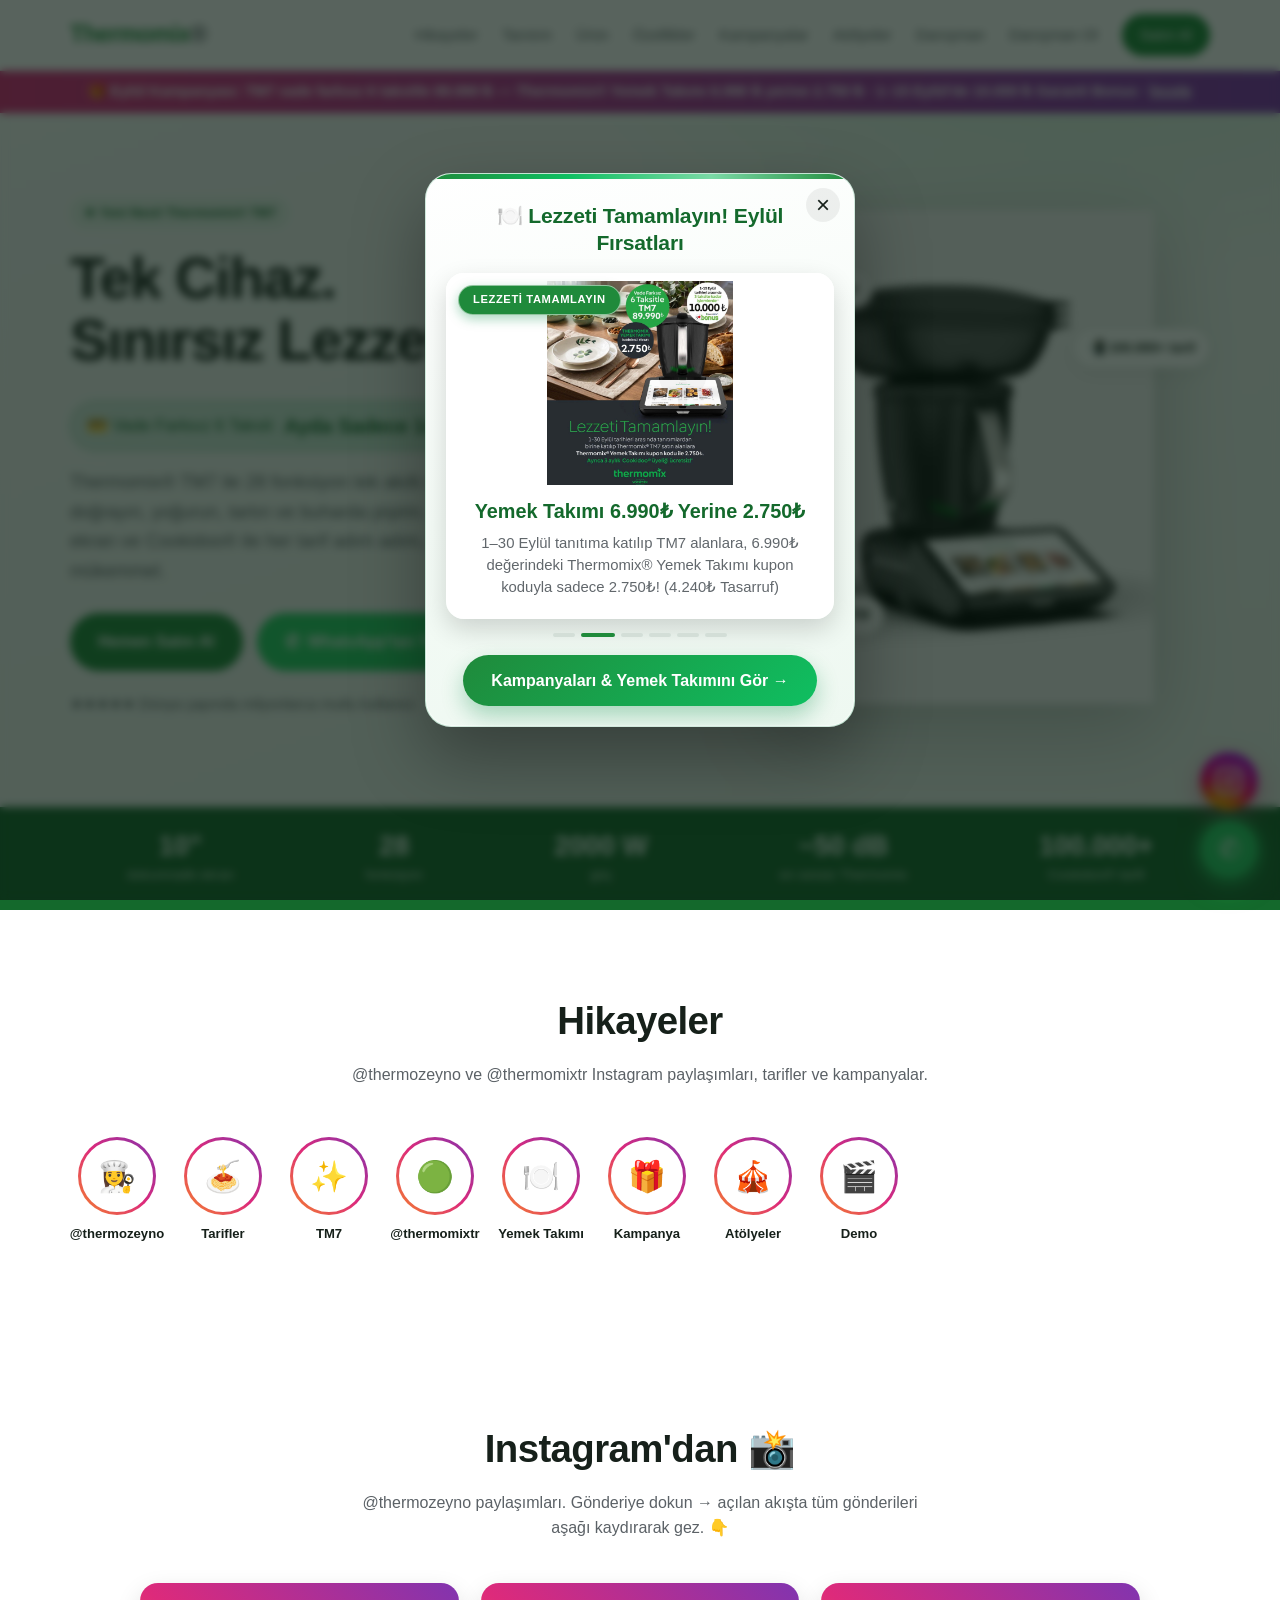
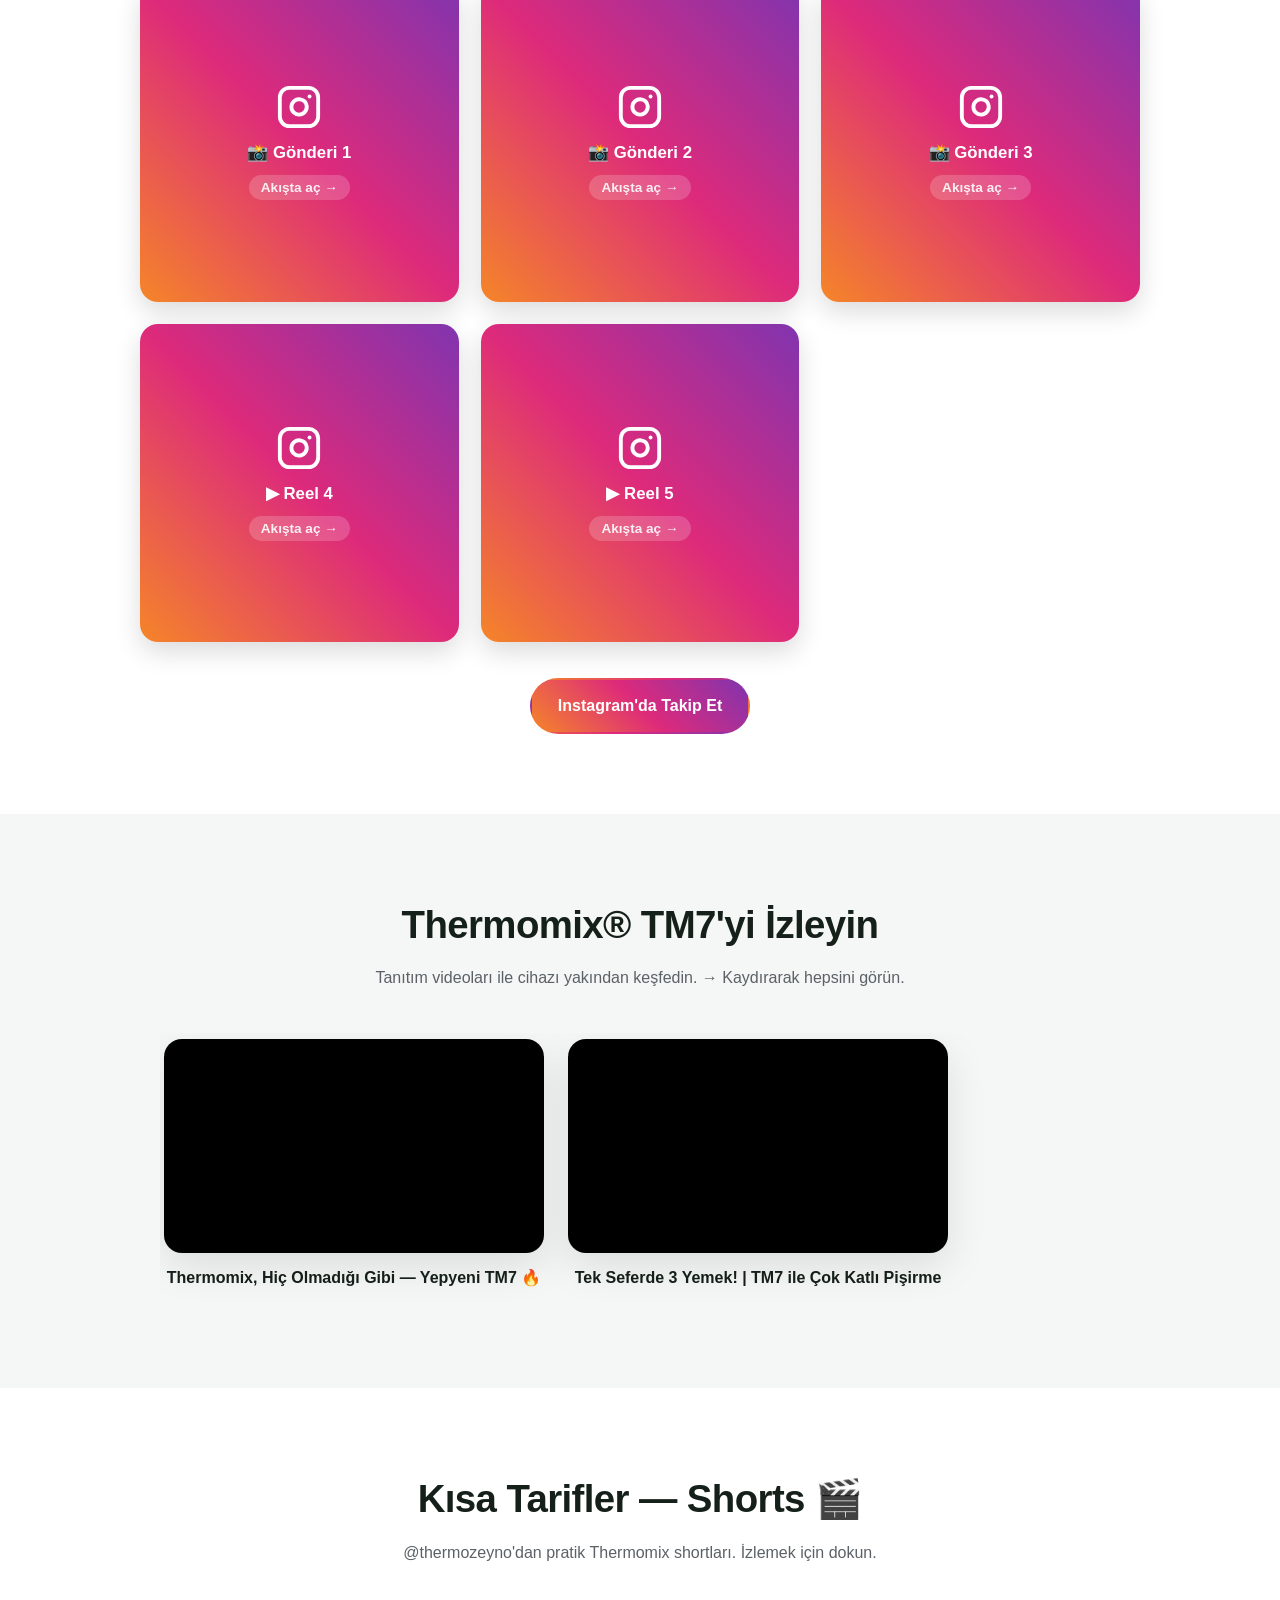
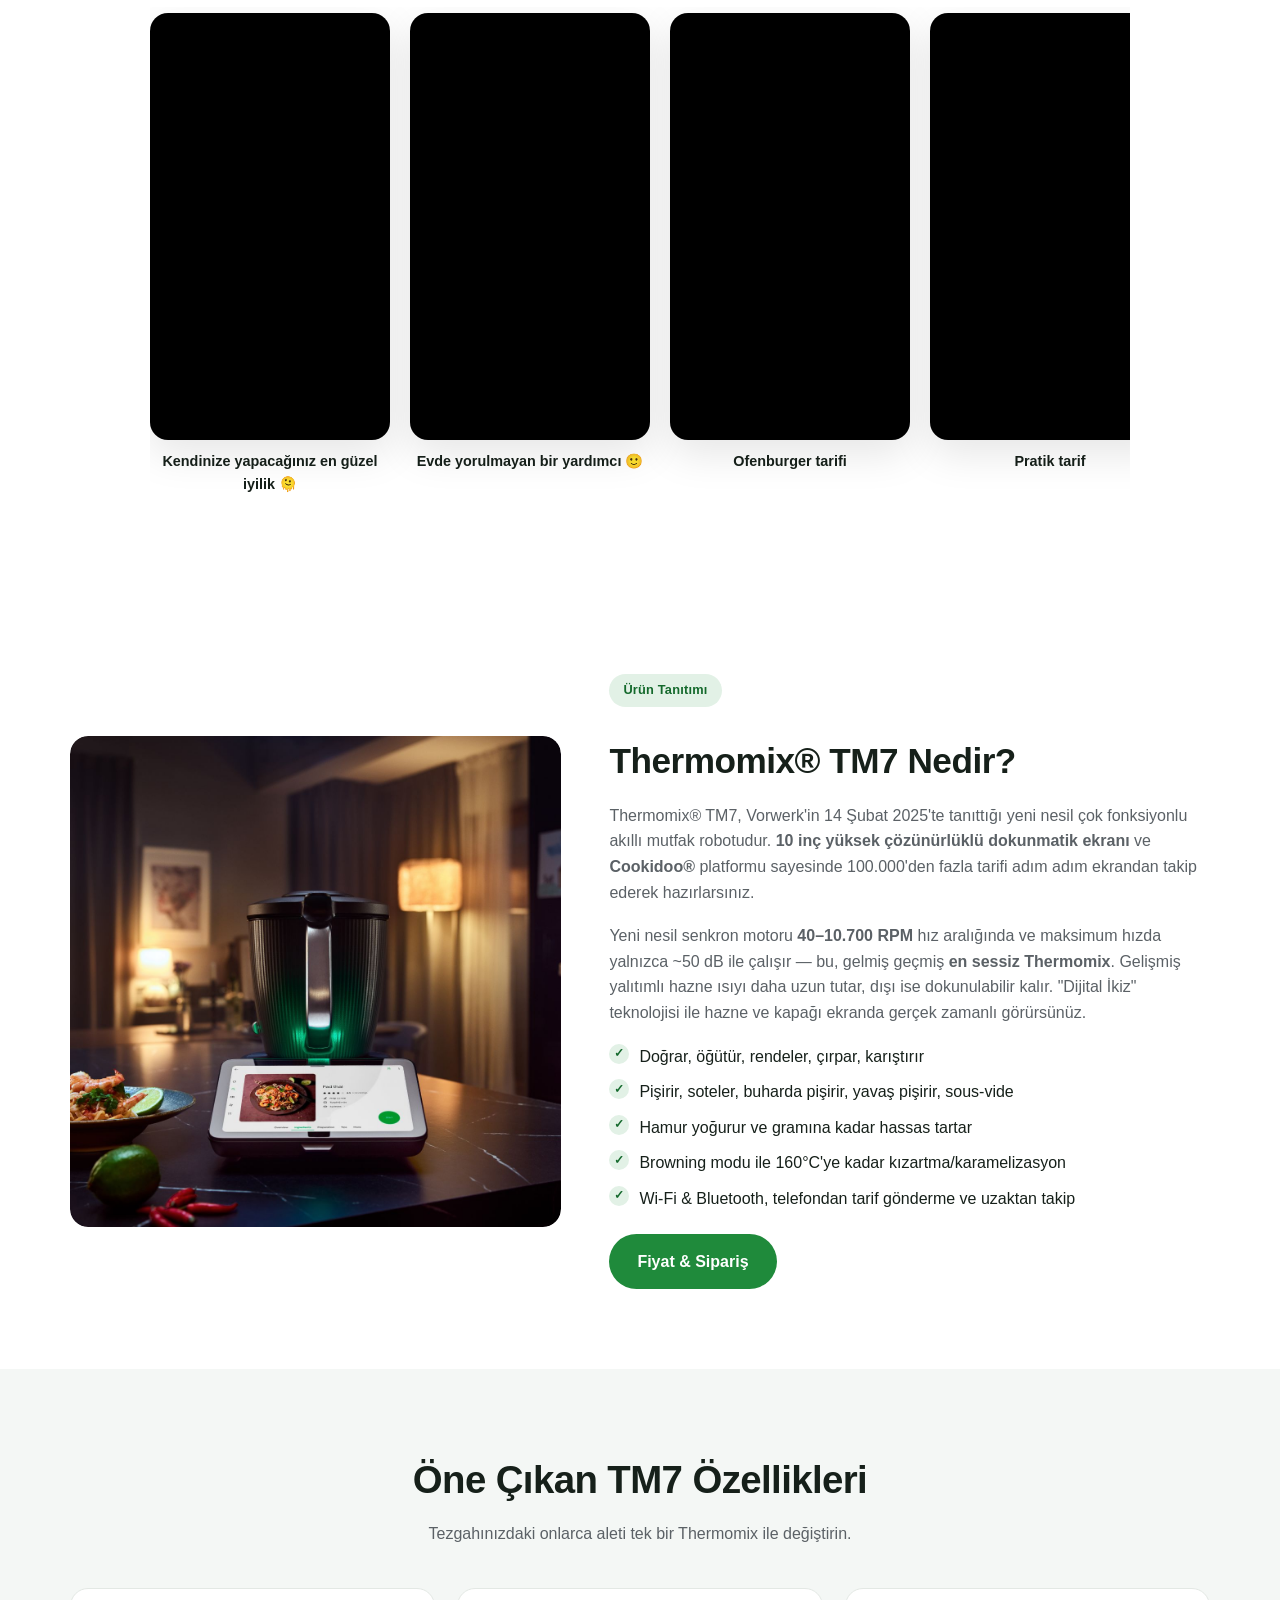
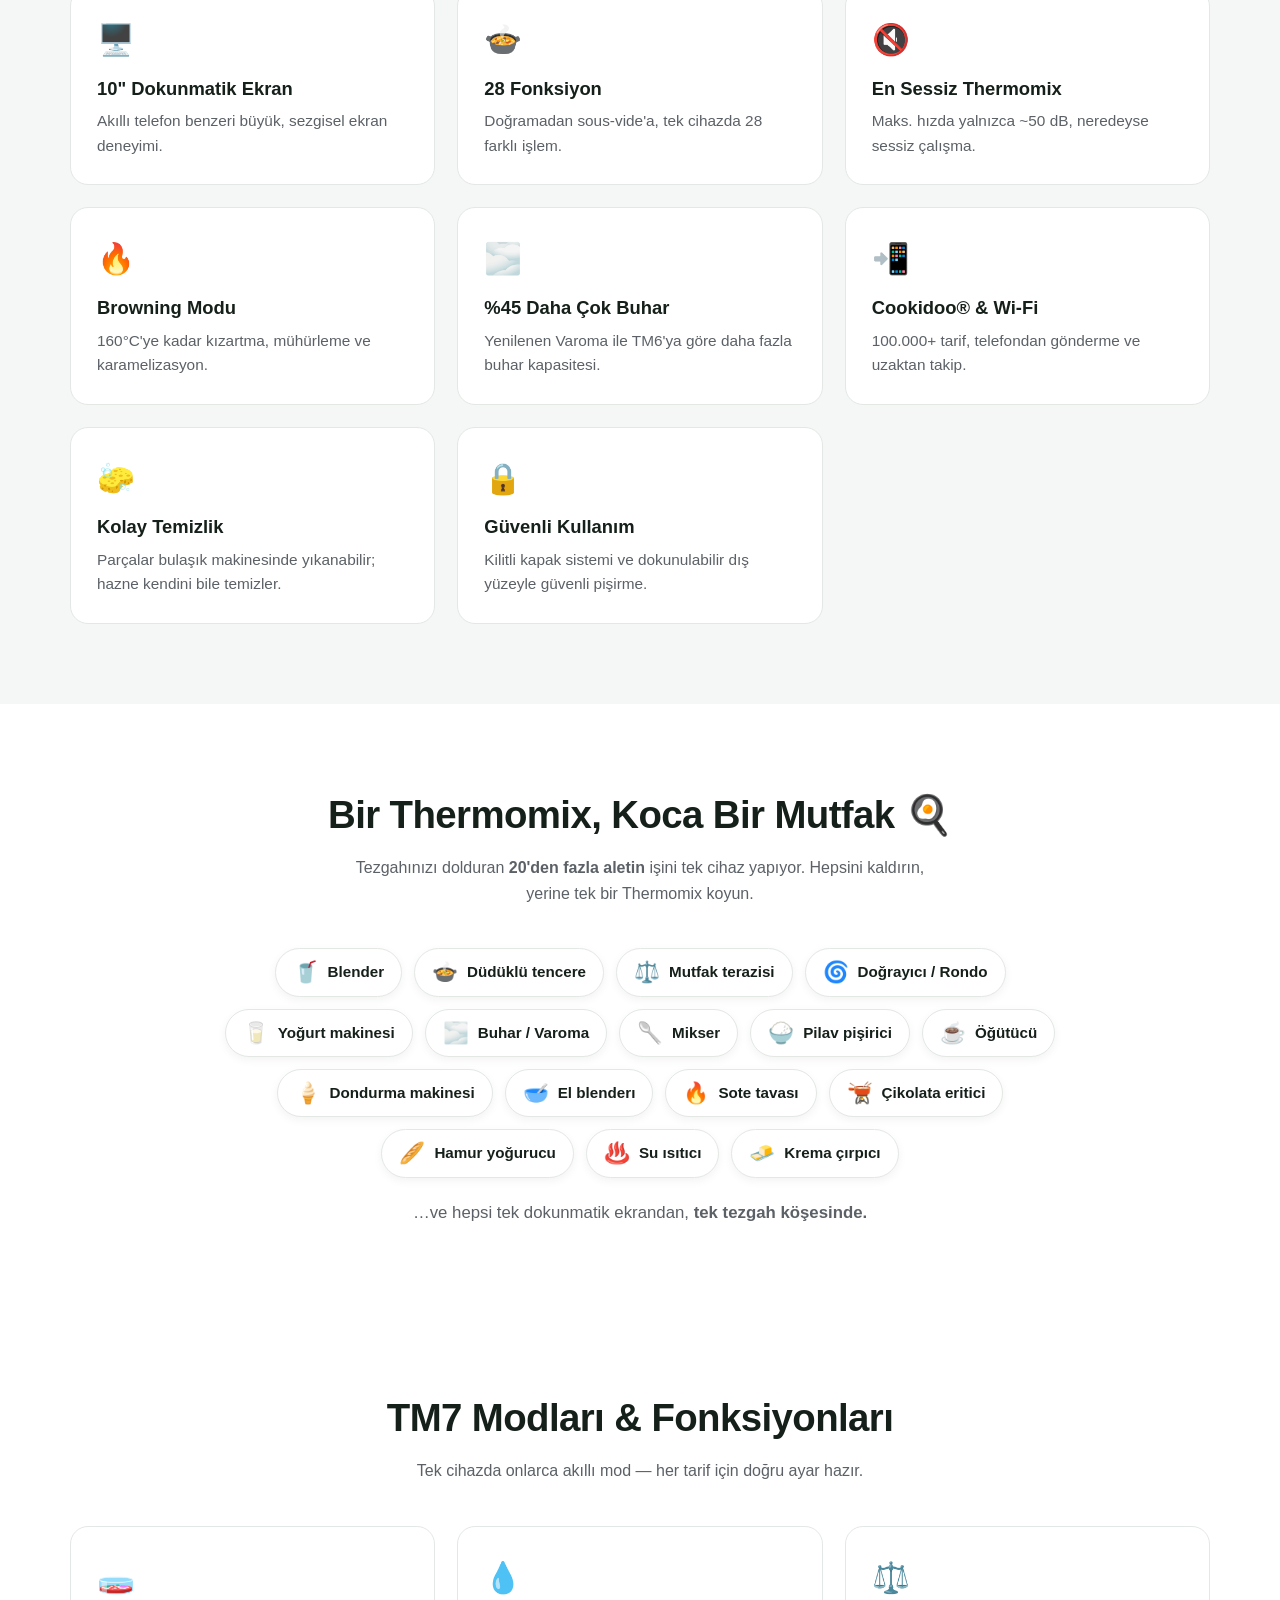
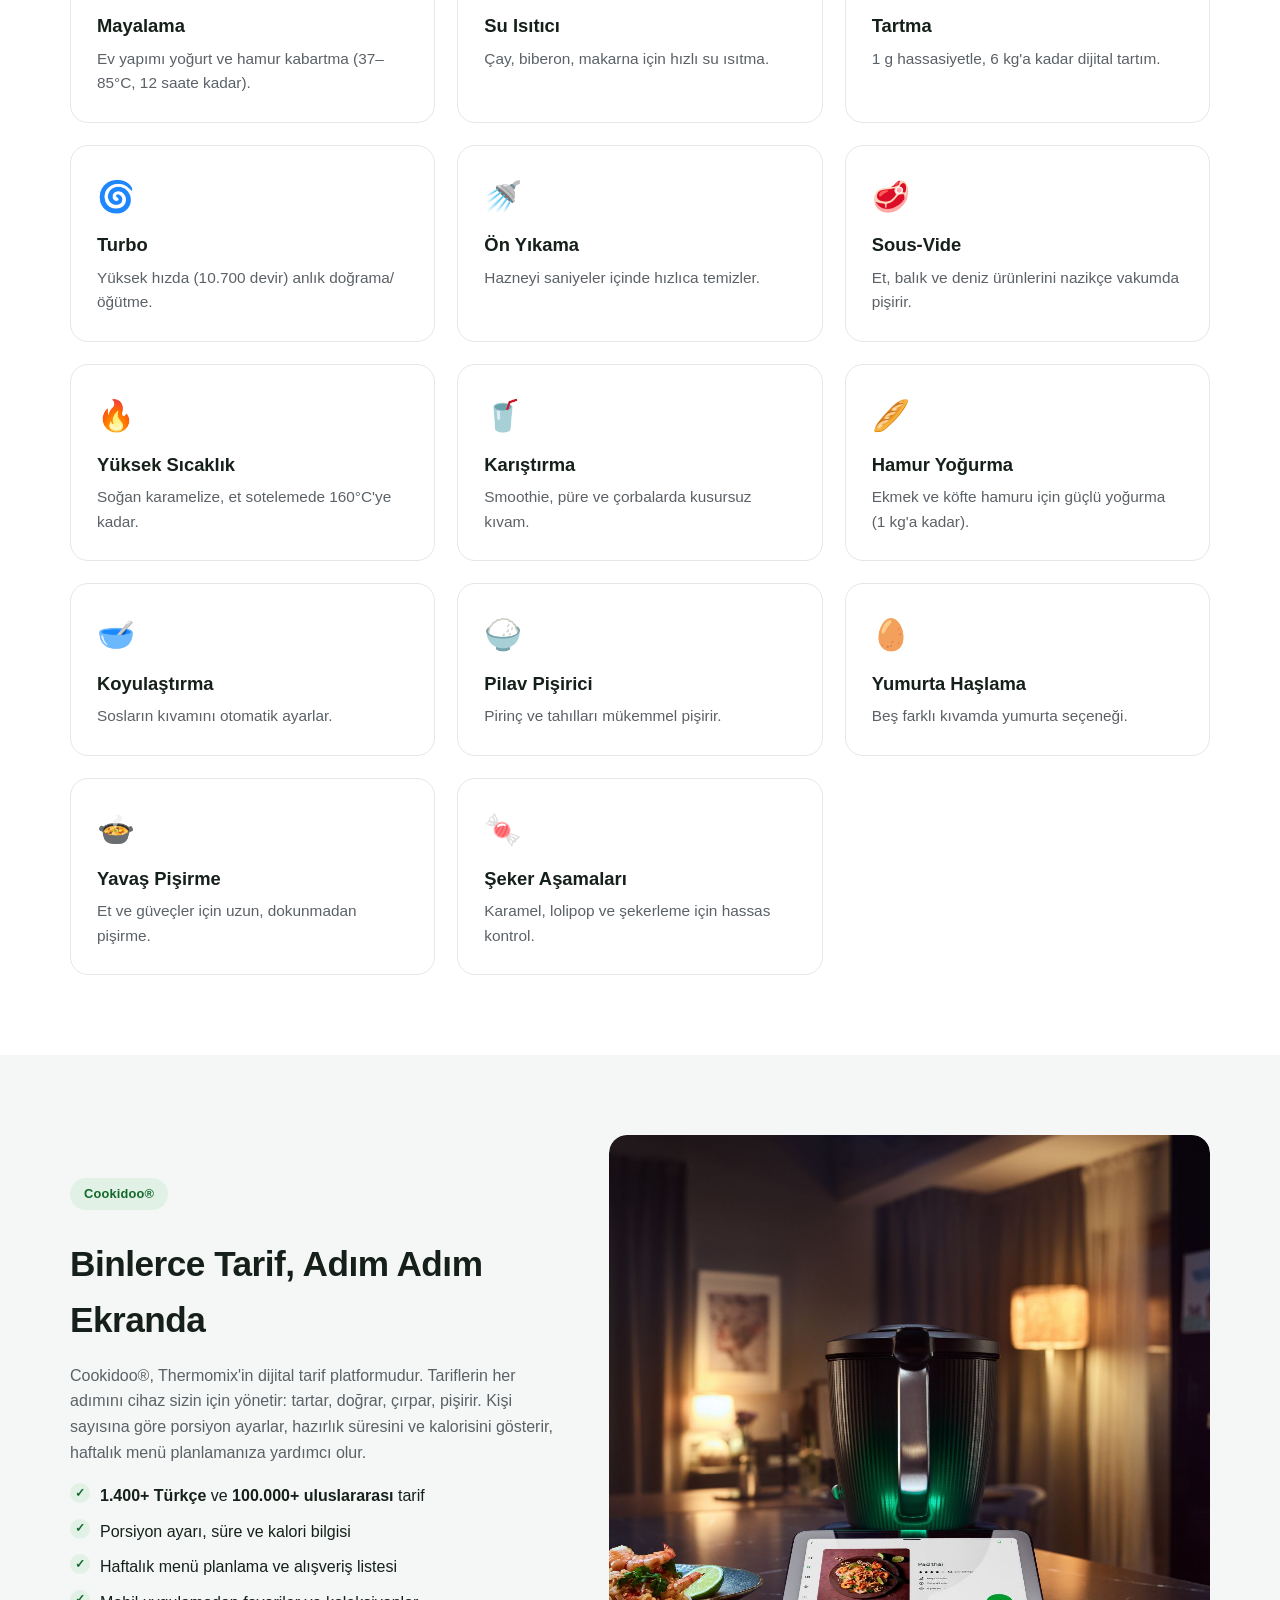
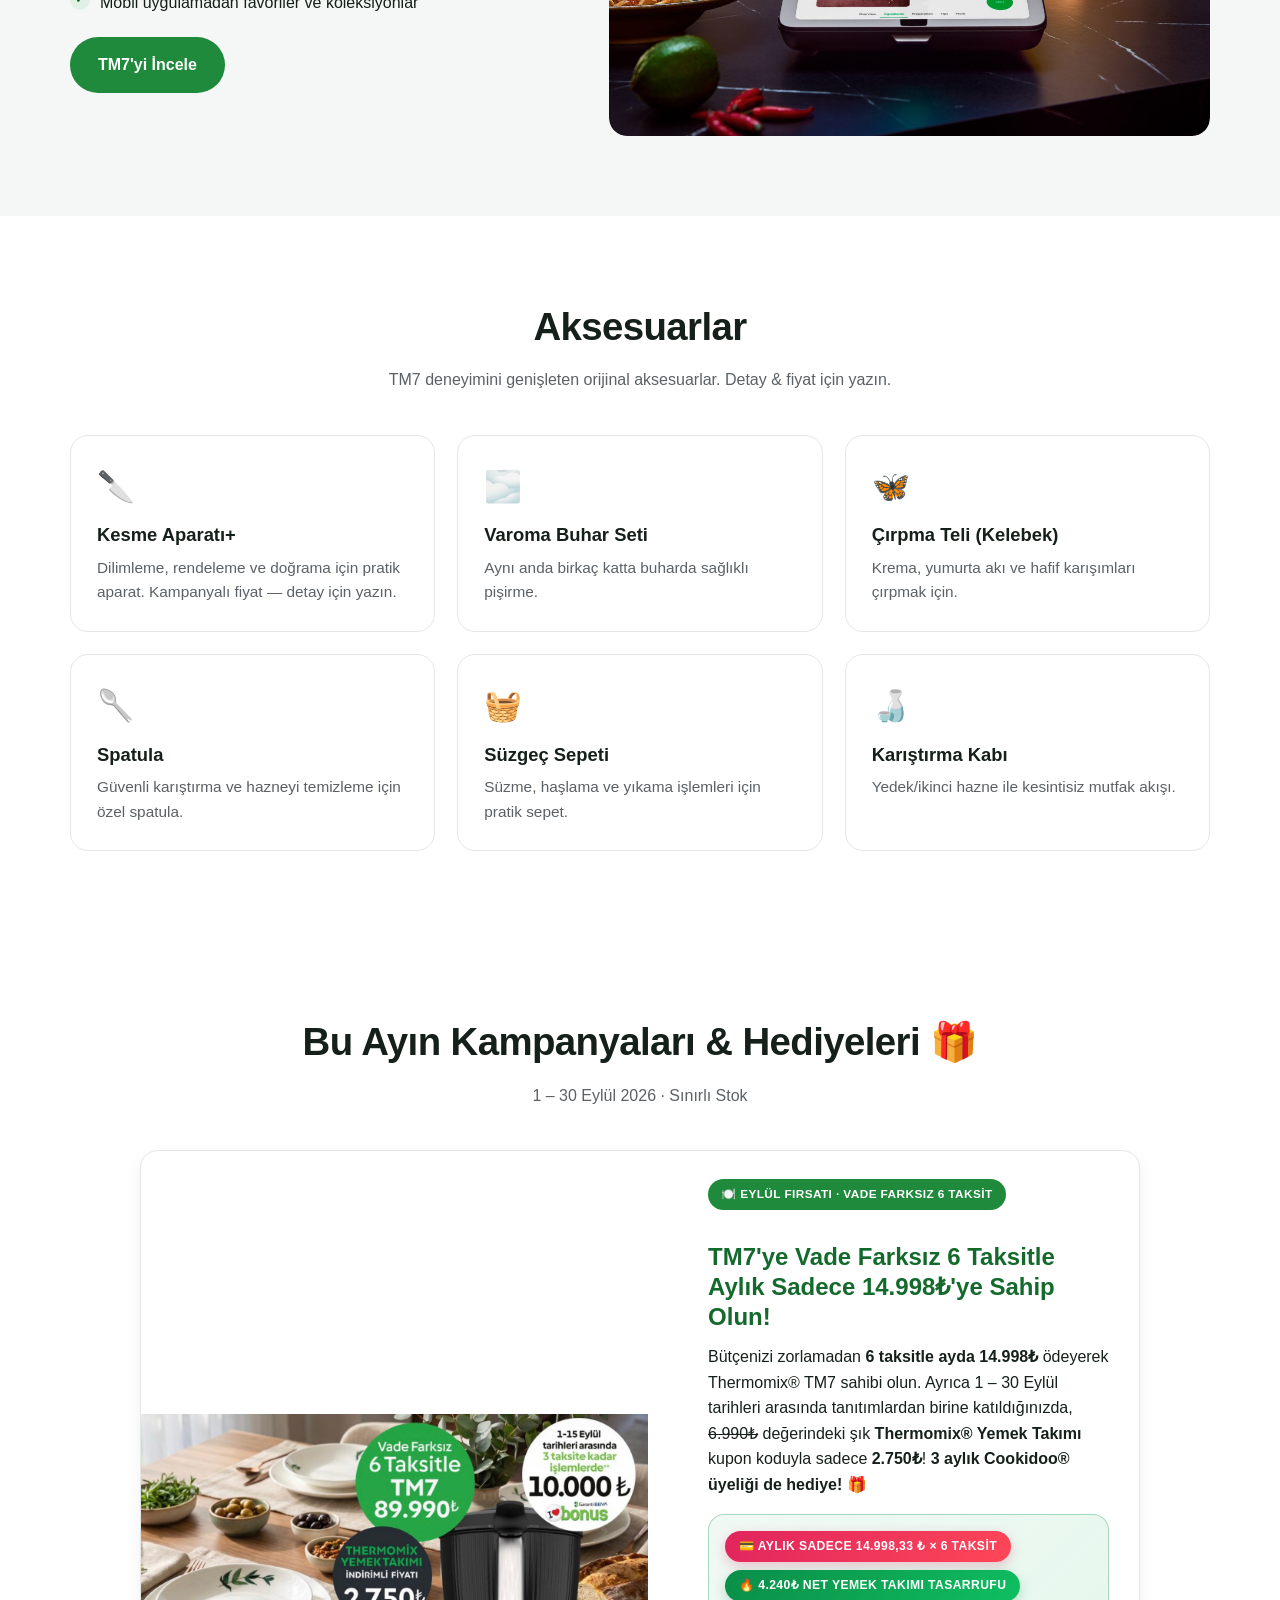
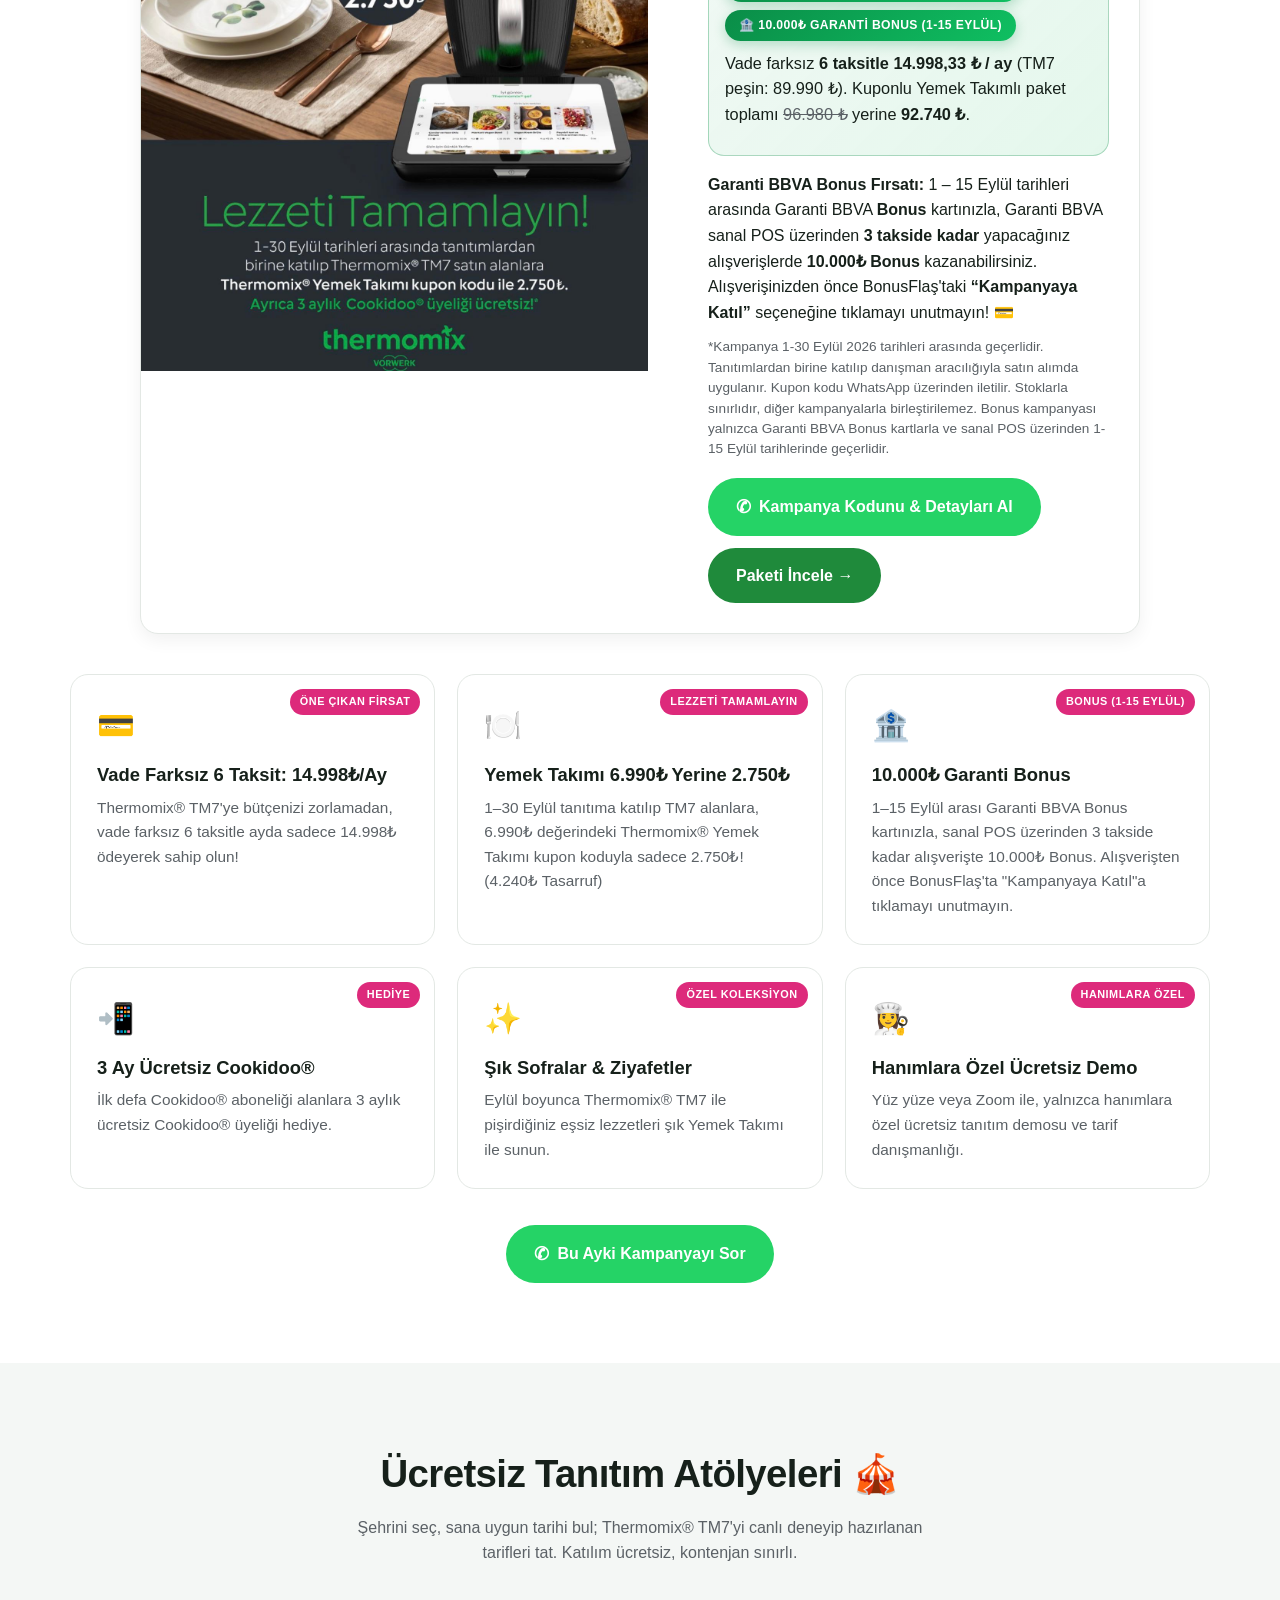
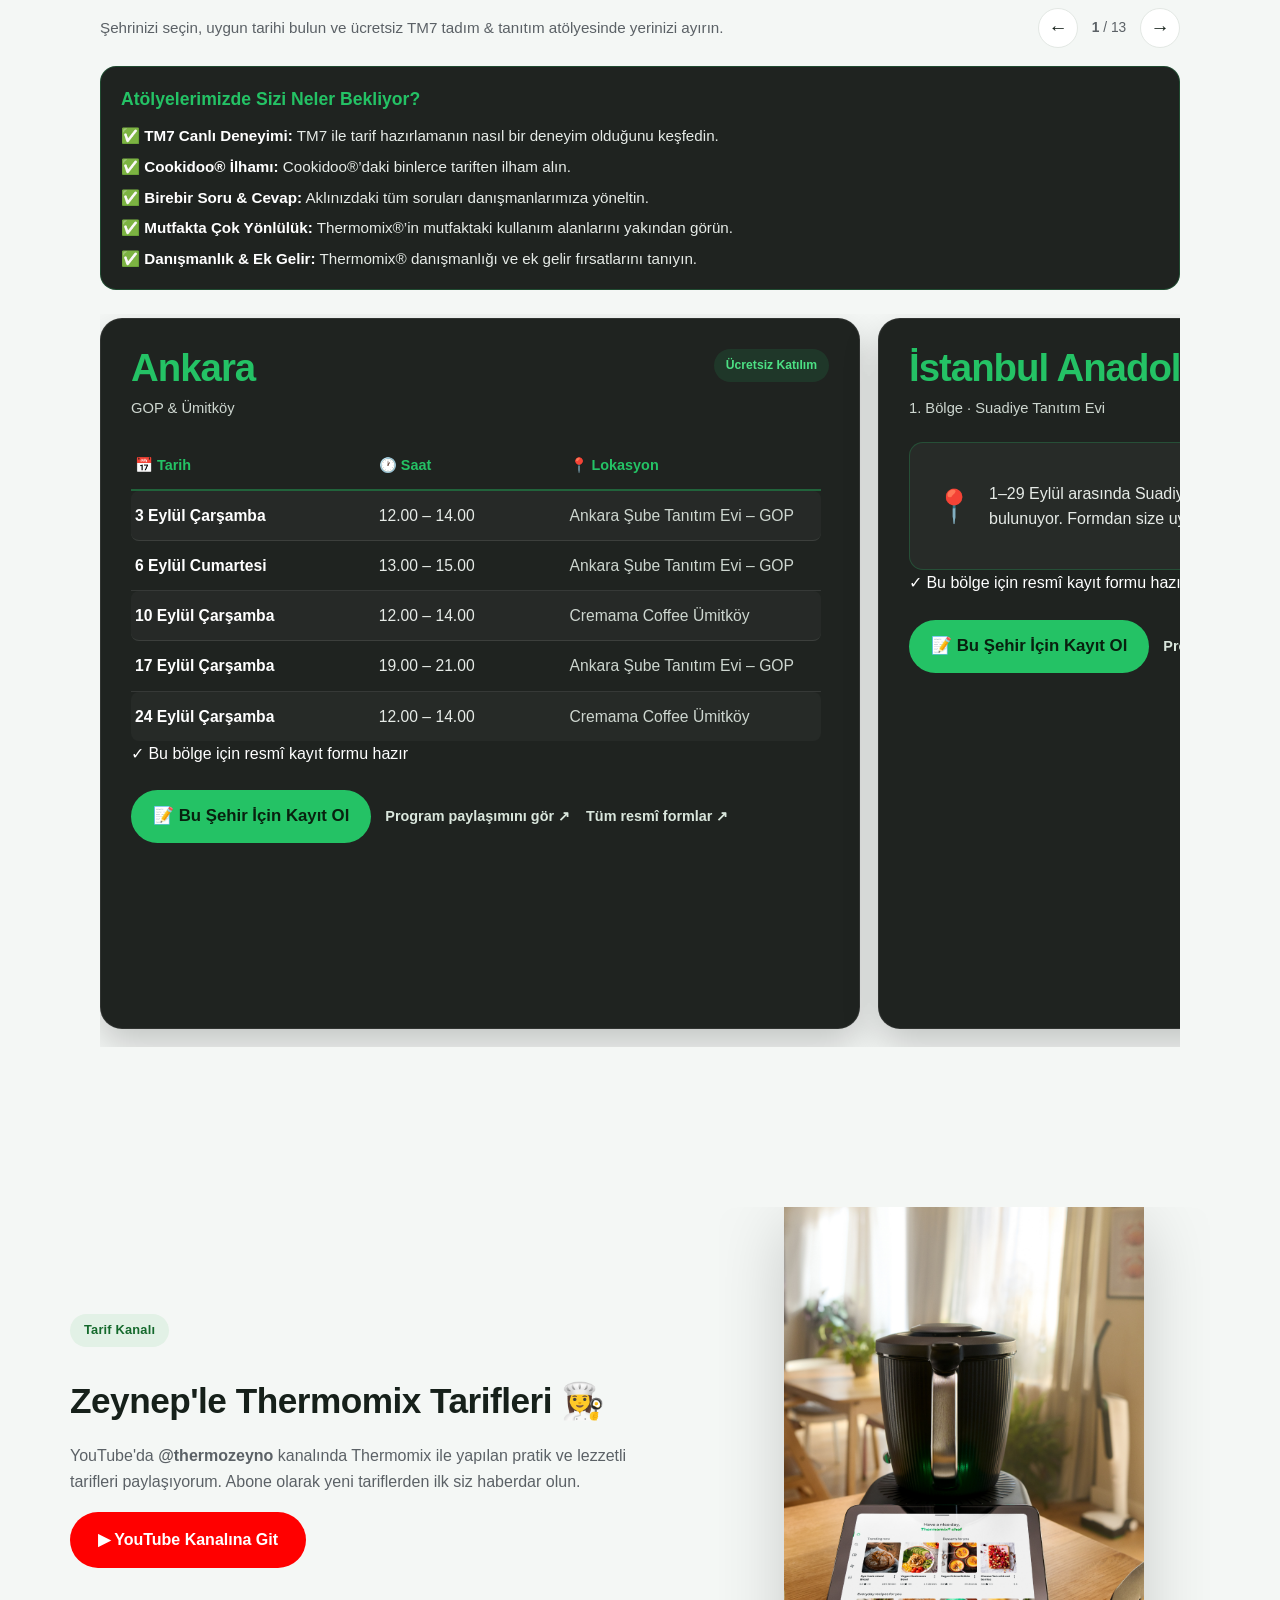
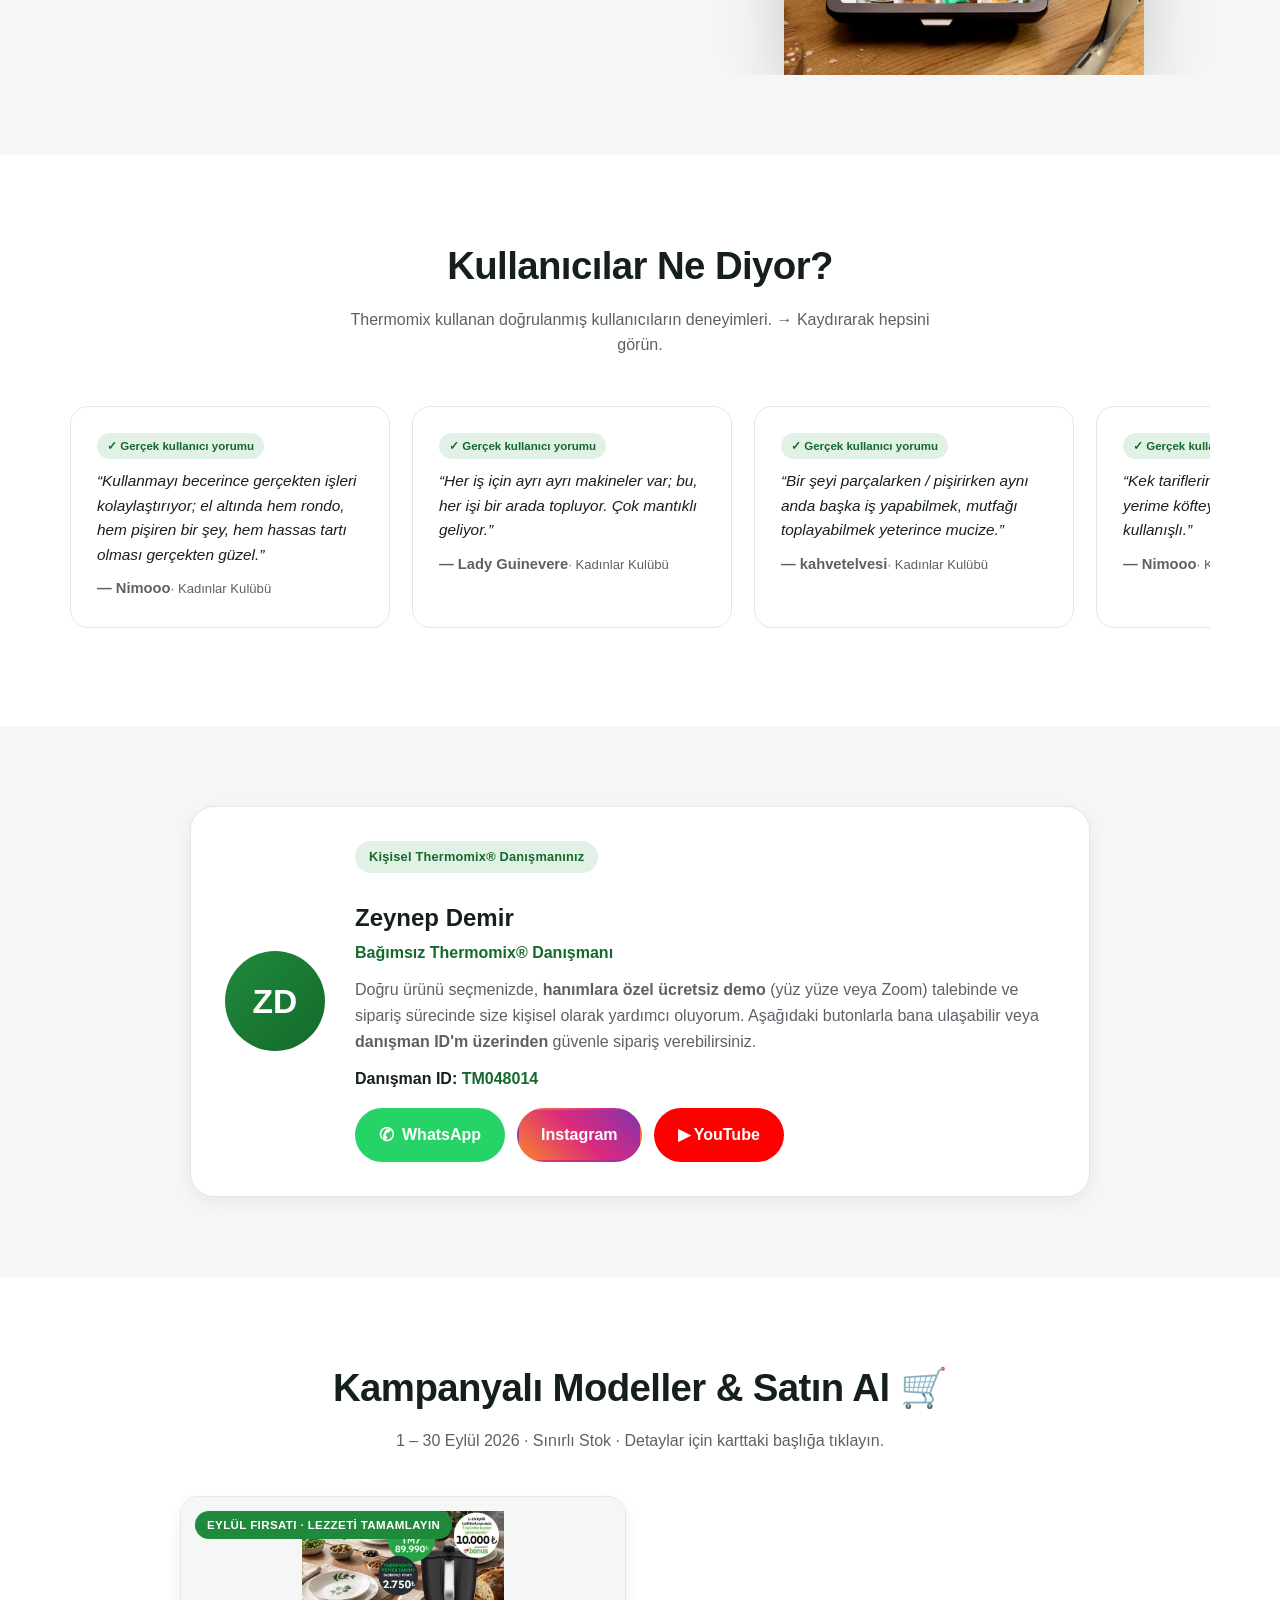
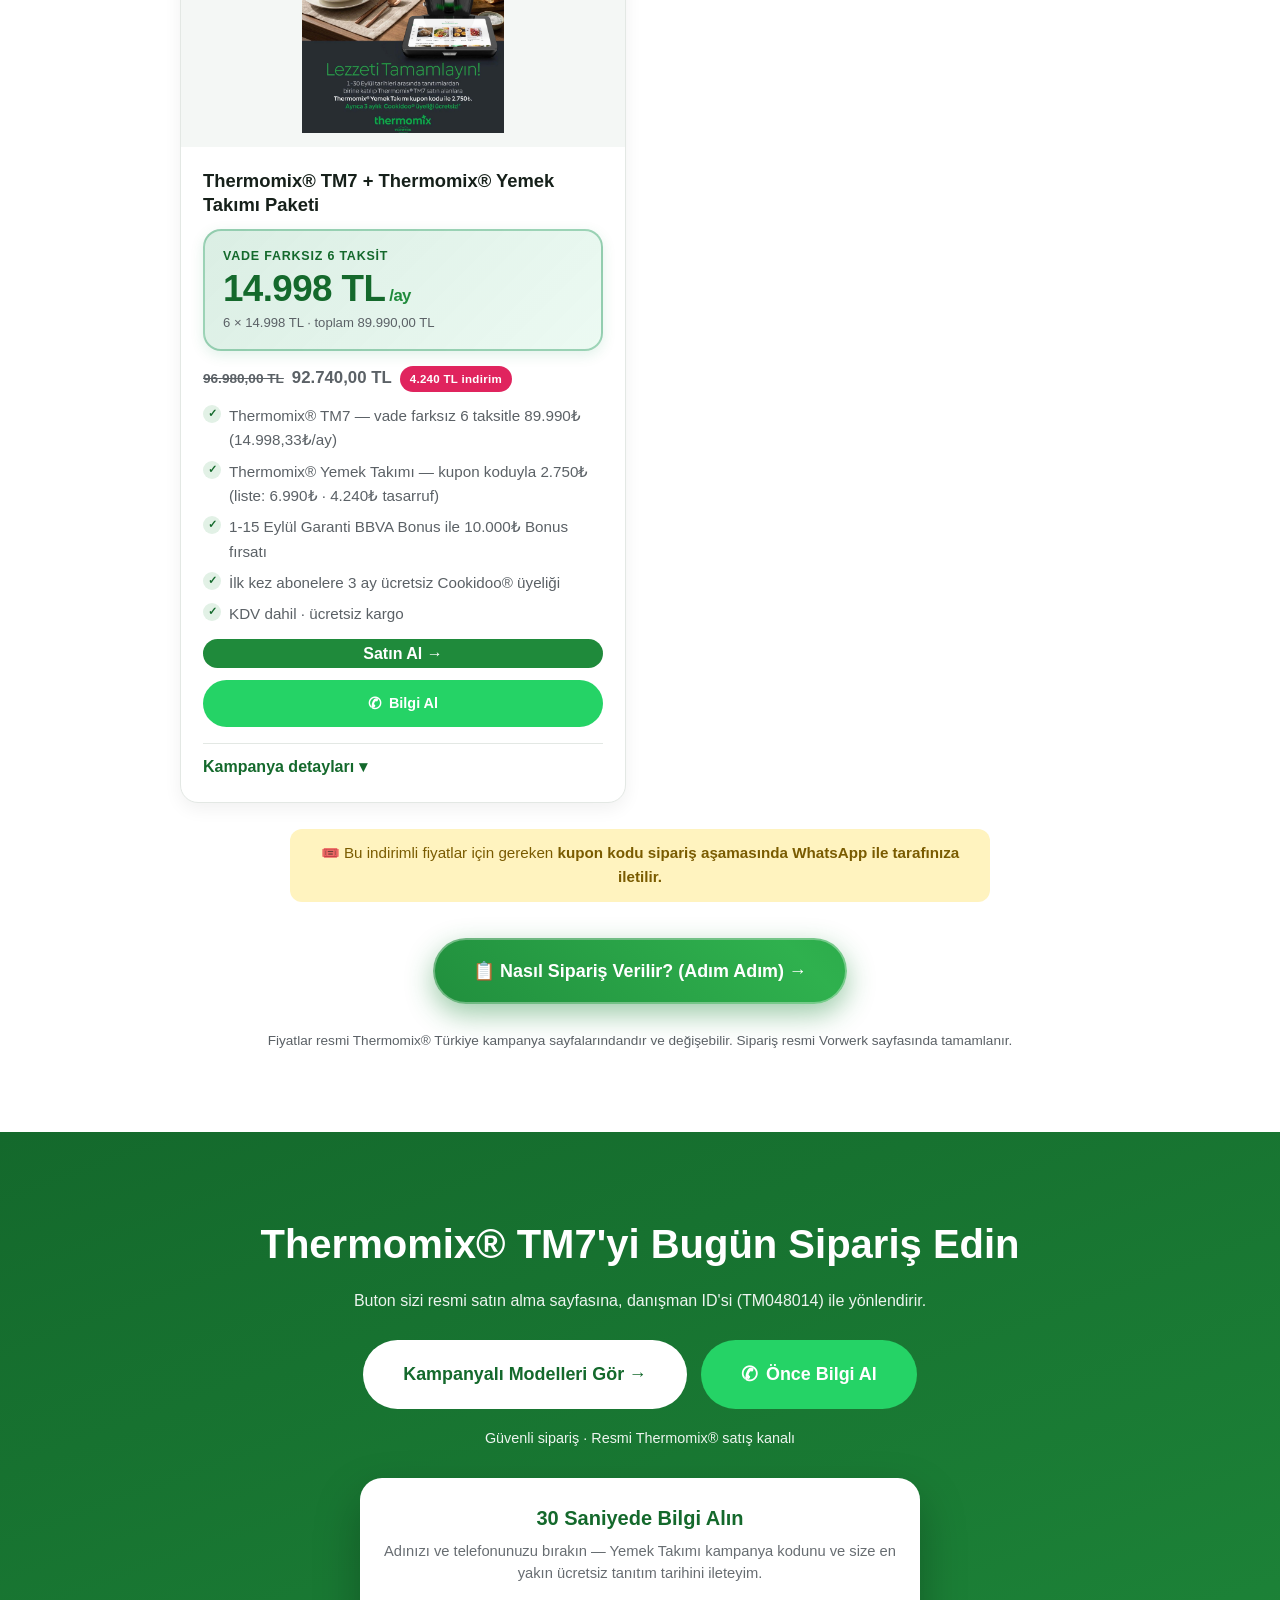
==== index.html @ ab18fea4 "termomix tanıtımı eylül kampanyası ile" ====
<!DOCTYPE html>
<html lang="tr">
<head>
  <meta charset="UTF-8" />
  <meta name="viewport" content="width=device-width, initial-scale=1.0" />
  <title>Thermomix® TM7 Satın Al | Zeynep Demir Danışman — Eylül Kampanyası & Fiyat</title>
  <meta name="description" content="Thermomix TM7 satın al: 10 inç ekran, 28 fonksiyon, Cookidoo. Eylül kampanyası: vade farksız 6 taksitle 89.990 TL, Thermomix Yemek Takımı 6.990 TL yerine 2.750 TL, 1-15 Eylül'de 10.000 TL Garanti Bonus. Zeynep Demir ile ücretsiz demo." />
  <meta name="keywords" content="Thermomix, TM7, Thermomix TM7, Thermomix fiyat, Thermomix kampanya, Thermomix yemek takımı, Thermomix danışman, Thermomix satın al, mutfak robotu, Zeynep Demir" />
  <meta name="author" content="Zeynep Demir" />
  <meta name="robots" content="index, follow" />
  <link rel="canonical" href="https://thermozeyno.vercel.app/" />
  <!-- Google Search Console doğrulama -->
  <meta name="google-site-verification" content="e1GO1X0T8JsaPLz1GCuR6tFJCmSAhSsU_cOCl8QjqTU" />

  <!-- Open Graph / sosyal paylaşım -->
  <meta property="og:type" content="website" />
  <meta property="og:locale" content="tr_TR" />
  <meta property="og:title" content="Thermomix® TM7 Satın Al | Zeynep Demir Danışman — Eylül Kampanyası & Fiyat" />
  <meta property="og:description" content="Eylül Lezzeti Tamamlayın kampanyası: vade farksız 6 taksitle 89.990 TL, Thermomix® Yemek Takımı 6.990 TL yerine 2.750 TL, 1-15 Eylül 10.000 TL Garanti Bonus. Zeynep Demir ile güvenli sipariş." />
  <meta property="og:image" content="https://thermozeyno.vercel.app/img/tm7-yemek-takimi.jpg" />
  <meta property="og:url" content="https://thermozeyno.vercel.app/" />
  <meta name="twitter:card" content="summary_large_image" />

  <link rel="icon" type="image/svg+xml" href="favicon.svg" />
  <link rel="apple-touch-icon" href="favicon.svg" />
  <link rel="stylesheet" href="styles.css" />

  <!-- Yapısal veri: Ürün + Kişi (Google zengin sonuçlar) -->
  <script type="application/ld+json">
  {
    "@context": "https://schema.org",
    "@type": "Product",
    "name": "Thermomix® TM7",
    "image": "https://thermozeyno.vercel.app/img/tm7-hero.png",
    "description": "Thermomix TM7: 10 inç dokunmatik ekran, 28 fonksiyon, Cookidoo 100.000+ tarif, en sessiz Thermomix.",
    "brand": { "@type": "Brand", "name": "Thermomix" },
    "offers": {
      "@type": "Offer",
      "priceCurrency": "TRY",
      "price": "89990.00",
      "availability": "https://schema.org/InStock",
      "seller": { "@type": "Person", "name": "Zeynep Demir" }
    }
  }
  </script>
  <script type="application/ld+json">
  {
    "@context": "https://schema.org",
    "@type": "Person",
    "name": "Zeynep Demir",
    "jobTitle": "Bağımsız Thermomix Danışmanı",
    "sameAs": [
      "https://instagram.com/thermozeyno",
      "https://www.youtube.com/@thermozeyno"
    ]
  }
  </script>
  <script type="application/ld+json">
  {
    "@context": "https://schema.org",
    "@type": "FAQPage",
    "mainEntity": [
      { "@type": "Question", "name": "Thermomix TM7 fiyatı ne kadar?", "acceptedAnswer": { "@type": "Answer", "text": "Eylül kampanyasında TM7 vade farksız 6 taksitle 89.990 TL. 1-30 Eylül arasında tanıtıma katılıp TM7 alanlara 6.990 TL değerindeki Thermomix® Yemek Takımı özel kupon koduyla sadece 2.750 TL'dir. Paket toplam 92.740 TL'ye gelir (4.240 TL tasarruf). İlk kez Cookidoo aboneliği alanlara 3 ay ücretsiz üyelik hediye." } },
      { "@type": "Question", "name": "Taksit imkânı var mı?", "acceptedAnswer": { "@type": "Answer", "text": "Eylül kampanyasında Thermomix TM7 için vade farksız 6 taksit imkânı vardır (aylık 14.998,33 TL). Ayrıca 1-15 Eylül tarihleri arasında Garanti BBVA Bonus kartıyla 3 takside kadar yapılan alışverişlerde 10.000 TL Bonus kazanma imkânı sunulur." } },
      { "@type": "Question", "name": "Garanti ve destek nasıl?", "acceptedAnswer": { "@type": "Answer", "text": "Cihaz resmi Vorwerk garantisi kapsamındadır ve ömür boyu ücretsiz danışman desteği sunulur." } },
      { "@type": "Question", "name": "Nasıl sipariş veririm?", "acceptedAnswer": { "@type": "Answer", "text": "Sipariş adımlarını izleyip ödeme sırasında Danışman ID TM048014 yazmanız yeterli." } }
    ]
  }
  </script>
</head>
<body>
  <!-- Üst menü -->
  <header class="site-header" id="top">
    <div class="container nav">
      <a href="#top" class="brand">Thermomix<span>®</span></a>
      <button class="nav-toggle" id="nav-toggle" aria-label="Menüyü aç/kapat" aria-expanded="false" aria-controls="nav-links">
        <span></span><span></span><span></span>
      </button>
      <nav class="nav-links" id="nav-links">
        <a href="#hikayeler">Hikayeler</a>
        <a href="#video">Tanıtım</a>
        <a href="#urun">Ürün</a>
        <a href="#ozellikler">Özellikler</a>
        <a href="#kampanya">Kampanyalar</a>
        <a href="#atolyeler">Atölyeler</a>
        <a href="#danisman">Danışman</a>
        <a href="danisman-ol.html">Danışman Ol</a>
        <a href="#modeller" class="nav-cta">Satın Al</a>
      </nav>
    </div>
  </header>

  <!-- Kampanya duyuru bandı -->
  <div class="announce" id="announce">
    <div class="container" id="announce-text">🎁 Bu ayın kampanyası yükleniyor…</div>
  </div>

  <!-- Hero -->
  <section class="hero">
    <div class="hero-bg" aria-hidden="true"></div>
    <div class="container hero-inner">
      <div class="hero-text">
        <span class="badge">★ Yeni Nesil Thermomix® TM7</span>
        <h1>Tek Cihaz.<br/>Sınırsız Lezzet.</h1>
        <div class="hero-installment-badge">
          <span>💳 Vade Farksız 6 Taksit:</span> <strong>Ayda Sadece 14.998 ₺</strong>
        </div>
        <p class="lead">
          Thermomix® TM7 ile 28 fonksiyon tek akıllı cihazda: pişirin, doğrayın,
          yoğurun, tartın ve buharda pişirin. 10 inç dokunmatik ekran ve Cookidoo®
          ile her tarif adım adım, ilk seferde mükemmel.
        </p>
        <div class="hero-actions">
          <a href="#modeller" class="btn btn-primary btn-lg">Hemen Satın Al</a>
          <a href="#" class="btn btn-whatsapp btn-lg" id="hero-wa">
            <span class="wa-ico">✆</span> WhatsApp'tan Yaz
          </a>
        </div>
        <p class="trust">★★★★★ Dünya çapında milyonlarca mutlu kullanıcı</p>
      </div>
      <div class="hero-visual">
        <img src="img/tm7-hero.png" alt="Thermomix TM7 mutfak robotu" class="hero-img" />
        <div class="floaty floaty-1">⚖️ Gramına tartar</div>
        <div class="floaty floaty-2">🔇 En sessiz TM</div>
        <div class="floaty floaty-3">📲 100.000+ tarif</div>
      </div>
    </div>
  </section>

  <!-- Sayısal özet -->
  <div class="strip">
    <div class="container stats">
      <div class="stat"><strong>10"</strong><span>dokunmatik ekran</span></div>
      <div class="stat"><strong>28</strong><span>fonksiyon</span></div>
      <div class="stat"><strong>2000 W</strong><span>güç</span></div>
      <div class="stat"><strong>~50 dB</strong><span>en sessiz Thermomix</span></div>
      <div class="stat"><strong>100.000+</strong><span>Cookidoo® tarifi</span></div>
    </div>
  </div>

  <!-- Hikayeler (Instagram tarzı) -->
  <section id="hikayeler" class="section stories-section">
    <div class="container">
      <h2 class="section-title">Hikayeler</h2>
      <p class="section-sub">@thermozeyno ve @thermomixtr Instagram paylaşımları, tarifler ve kampanyalar.</p>
      <div class="stories" id="stories-bar"></div>
    </div>
  </section>

  <!-- Instagram'dan -->
  <section id="instagram" class="section">
    <div class="container">
      <h2 class="section-title">Instagram'dan 📸</h2>
      <p class="section-sub">@thermozeyno paylaşımları. Gönderiye dokun → açılan akışta tüm gönderileri aşağı kaydırarak gez. 👇</p>
      <div class="ig-grid" id="ig-grid"></div>
      <div class="campaign-cta">
        <a href="#" class="btn btn-ig btn-lg" id="ig-follow" target="_blank" rel="noopener">Instagram'da Takip Et</a>
      </div>
    </div>
  </section>

  <!-- Tanıtım Videoları -->
  <section id="video" class="section section-alt">
    <div class="container">
      <h2 class="section-title">Thermomix® TM7'yi İzleyin</h2>
      <p class="section-sub">Tanıtım videoları ile cihazı yakından keşfedin. → Kaydırarak hepsini görün.</p>
      <div class="videos" id="videos-grid"></div>
    </div>
  </section>

  <!-- Shortlar (@thermozeyno) -->
  <section id="shortlar" class="section">
    <div class="container">
      <h2 class="section-title">Kısa Tarifler — Shorts 🎬</h2>
      <p class="section-sub">@thermozeyno'dan pratik Thermomix shortları. İzlemek için dokun.</p>
      <div class="shorts" id="shorts-grid"></div>
    </div>
  </section>

  <!-- Ürün Açıklaması / Showcase -->
  <section id="urun" class="section">
    <div class="container showcase">
      <div class="showcase-visual">
        <img src="img/tm7-kitchen.jpg" alt="Thermomix TM7 mutfakta Cookidoo tarifi ile" class="showcase-img" />
      </div>
      <div class="showcase-text">
        <span class="badge">Ürün Tanıtımı</span>
        <h2>Thermomix® TM7 Nedir?</h2>
        <p>
          Thermomix® TM7, Vorwerk'in 14 Şubat 2025'te tanıttığı yeni nesil çok
          fonksiyonlu akıllı mutfak robotudur. <strong>10 inç yüksek çözünürlüklü
          dokunmatik ekranı</strong> ve <strong>Cookidoo®</strong> platformu sayesinde
          100.000'den fazla tarifi adım adım ekrandan takip ederek hazırlarsınız.
        </p>
        <p>
          Yeni nesil senkron motoru <strong>40–10.700 RPM</strong> hız aralığında ve
          maksimum hızda yalnızca ~50 dB ile çalışır — bu, gelmiş geçmiş
          <strong>en sessiz Thermomix</strong>. Gelişmiş yalıtımlı hazne ısıyı daha uzun
          tutar, dışı ise dokunulabilir kalır. "Dijital İkiz" teknolojisi ile hazne ve
          kapağı ekranda gerçek zamanlı görürsünüz.
        </p>
        <ul class="checklist">
          <li>Doğrar, öğütür, rendeler, çırpar, karıştırır</li>
          <li>Pişirir, soteler, buharda pişirir, yavaş pişirir, sous-vide</li>
          <li>Hamur yoğurur ve gramına kadar hassas tartar</li>
          <li>Browning modu ile 160°C'ye kadar kızartma/karamelizasyon</li>
          <li>Wi-Fi & Bluetooth, telefondan tarif gönderme ve uzaktan takip</li>
        </ul>
        <a href="#satinal" class="btn btn-primary btn-lg">Fiyat & Sipariş</a>
      </div>
    </div>
  </section>

  <!-- Özellikler -->
  <section id="ozellikler" class="section section-alt">
    <div class="container">
      <h2 class="section-title">Öne Çıkan TM7 Özellikleri</h2>
      <p class="section-sub">Tezgahınızdaki onlarca aleti tek bir Thermomix ile değiştirin.</p>
      <div class="grid">
        <div class="card"><div class="ico">🖥️</div><h3>10" Dokunmatik Ekran</h3><p>Akıllı telefon benzeri büyük, sezgisel ekran deneyimi.</p></div>
        <div class="card"><div class="ico">🍲</div><h3>28 Fonksiyon</h3><p>Doğramadan sous-vide'a, tek cihazda 28 farklı işlem.</p></div>
        <div class="card"><div class="ico">🔇</div><h3>En Sessiz Thermomix</h3><p>Maks. hızda yalnızca ~50 dB, neredeyse sessiz çalışma.</p></div>
        <div class="card"><div class="ico">🔥</div><h3>Browning Modu</h3><p>160°C'ye kadar kızartma, mühürleme ve karamelizasyon.</p></div>
        <div class="card"><div class="ico">🌫️</div><h3>%45 Daha Çok Buhar</h3><p>Yenilenen Varoma ile TM6'ya göre daha fazla buhar kapasitesi.</p></div>
        <div class="card"><div class="ico">📲</div><h3>Cookidoo® & Wi-Fi</h3><p>100.000+ tarif, telefondan gönderme ve uzaktan takip.</p></div>
        <div class="card"><div class="ico">🧽</div><h3>Kolay Temizlik</h3><p>Parçalar bulaşık makinesinde yıkanabilir; hazne kendini bile temizler.</p></div>
        <div class="card"><div class="ico">🔒</div><h3>Güvenli Kullanım</h3><p>Kilitli kapak sistemi ve dokunulabilir dış yüzeyle güvenli pişirme.</p></div>
      </div>
    </div>
  </section>

  <!-- Tek cihaz, koca bir mutfak -->
  <section id="yerine" class="section">
    <div class="container">
      <h2 class="section-title">Bir Thermomix, Koca Bir Mutfak 🍳</h2>
      <p class="section-sub">Tezgahınızı dolduran <strong>20'den fazla aletin</strong> işini tek cihaz yapıyor. Hepsini kaldırın, yerine tek bir Thermomix koyun.</p>
      <div class="replaces" id="replaces-grid"></div>
      <p class="replaces-foot">…ve hepsi tek dokunmatik ekrandan, <strong>tek tezgah köşesinde.</strong></p>
    </div>
  </section>

  <!-- Modlar / Fonksiyonlar -->
  <section id="modlar" class="section">
    <div class="container">
      <h2 class="section-title">TM7 Modları & Fonksiyonları</h2>
      <p class="section-sub">Tek cihazda onlarca akıllı mod — her tarif için doğru ayar hazır.</p>
      <div class="grid" id="modes-grid"></div>
    </div>
  </section>

  <!-- Cookidoo -->
  <section id="cookidoo" class="section section-alt">
    <div class="container showcase">
      <div class="showcase-text">
        <span class="badge">Cookidoo®</span>
        <h2>Binlerce Tarif, Adım Adım Ekranda</h2>
        <p>
          Cookidoo®, Thermomix'in dijital tarif platformudur. Tariflerin her adımını cihaz
          sizin için yönetir: tartar, doğrar, çırpar, pişirir. Kişi sayısına göre porsiyon
          ayarlar, hazırlık süresini ve kalorisini gösterir, haftalık menü planlamanıza yardımcı olur.
        </p>
        <ul class="checklist">
          <li><strong>1.400+ Türkçe</strong> ve <strong>100.000+ uluslararası</strong> tarif</li>
          <li>Porsiyon ayarı, süre ve kalori bilgisi</li>
          <li>Haftalık menü planlama ve alışveriş listesi</li>
          <li>Mobil uygulamadan favoriler ve koleksiyonlar</li>
        </ul>
        <a href="#modeller" class="btn btn-primary btn-lg">TM7'yi İncele</a>
      </div>
      <div class="showcase-visual">
        <img src="img/tm7-kitchen.jpg" alt="Cookidoo ile Thermomix TM7" class="showcase-img" />
      </div>
    </div>
  </section>

  <!-- Aksesuarlar -->
  <section id="aksesuarlar" class="section">
    <div class="container">
      <h2 class="section-title">Aksesuarlar</h2>
      <p class="section-sub">TM7 deneyimini genişleten orijinal aksesuarlar. Detay & fiyat için yazın.</p>
      <div class="grid" id="accessories-grid"></div>
    </div>
  </section>

  <!-- Kampanyalar & Hediyeler -->
  <section id="kampanya" class="section">
    <div class="container">
      <h2 class="section-title">Bu Ayın Kampanyaları & Hediyeleri 🎁</h2>
      <p class="section-sub" id="campaign-period">Sınırlı süreli — ürüne özel aylık fırsatlar.</p>

      <!-- Öne çıkan kampanya (Eylül) -->
      <div class="camp-feature">
        <a href="#modeller" class="camp-feature-img" aria-label="Kampanya paketini incele">
          <img src="img/tm7-yemek-takimi.jpg" alt="Thermomix TM7 Eylül kampanyası — Lezzeti Tamamlayın Yemek Takımı 2.750₺" loading="lazy" />
        </a>
        <div class="camp-feature-body">
          <span class="camp-feature-tag">🍽️ EYLÜL FIRSATI · VADE FARKSIZ 6 TAKSİT</span>
          <div class="countdown" id="campaign-countdown" hidden></div>
          <h3>TM7'ye Vade Farksız 6 Taksitle Aylık Sadece 14.998₺'ye Sahip Olun!</h3>
          <p>
            Bütçenizi zorlamadan <strong>6 taksitle ayda 14.998₺</strong> ödeyerek Thermomix® TM7 sahibi olun.
            Ayrıca 1 – 30 Eylül tarihleri arasında tanıtımlardan birine katıldığınızda, <s>6.990₺</s> değerindeki
            şık <strong>Thermomix® Yemek Takımı</strong> kupon koduyla sadece <strong>2.750₺</strong>!
            <strong>3 aylık Cookidoo® üyeliği de hediye!</strong> 🎁
          </p>
          <div class="camp-highlight-box">
            <div class="camp-badge-row">
              <span class="save-badge">💳 AYLIK SADECE 14.998,33 ₺ × 6 TAKSİT</span>
              <span class="bonus-badge">🔥 4.240₺ NET YEMEK TAKIMI TASARRUFU</span>
              <span class="bonus-badge">🏦 10.000₺ GARANTİ BONUS (1-15 EYLÜL)</span>
            </div>
            <p class="camp-feature-price">
              Vade farksız <strong>6 taksitle 14.998,33 ₺ / ay</strong> (TM7 peşin: 89.990 ₺).
              Kuponlu Yemek Takımlı paket toplamı <s>96.980 ₺</s> yerine <strong>92.740 ₺</strong>.
            </p>
          </div>
          <p>
            <strong>Garanti BBVA Bonus Fırsatı:</strong> 1 – 15 Eylül tarihleri arasında
            Garanti BBVA <strong>Bonus</strong> kartınızla, Garanti BBVA sanal POS üzerinden
            <strong>3 takside kadar</strong> yapacağınız alışverişlerde <strong>10.000₺ Bonus</strong> kazanabilirsiniz.
            Alışverişinizden önce BonusFlaş'taki <strong>“Kampanyaya Katıl”</strong> seçeneğine tıklamayı unutmayın! 💳
          </p>
          <p class="camp-feature-note">
            *Kampanya 1-30 Eylül 2026 tarihleri arasında geçerlidir. Tanıtımlardan birine katılıp danışman aracılığıyla satın alımda uygulanır. Kupon kodu WhatsApp üzerinden iletilir. Stoklarla sınırlıdır, diğer kampanyalarla birleştirilemez. Bonus kampanyası yalnızca Garanti BBVA Bonus kartlarla ve sanal POS üzerinden 1-15 Eylül tarihlerinde geçerlidir.
          </p>
          <div class="camp-feature-cta">
            <a href="#" class="btn btn-whatsapp btn-lg" id="campaign-code-wa">
              <span class="wa-ico">✆</span> Kampanya Kodunu & Detayları Al
            </a>
            <a href="#modeller" class="btn btn-primary btn-lg">Paketi İncele →</a>
          </div>
        </div>
      </div>

      <div class="grid" id="campaign-grid"></div>
      <div class="campaign-cta">
        <a href="#" class="btn btn-whatsapp btn-lg" id="campaign-wa">
          <span class="wa-ico">✆</span> Bu Ayki Kampanyayı Sor
        </a>
      </div>
    </div>
  </section>

  <!-- Tanıtım Atölyeleri -->
  <section id="atolyeler" class="section section-alt">
    <div class="container">
      <h2 class="section-title">Ücretsiz Tanıtım Atölyeleri 🎪</h2>
      <p class="section-sub">Şehrini seç, sana uygun tarihi bul; Thermomix® TM7'yi canlı deneyip hazırlanan tarifleri tat. Katılım ücretsiz, kontenjan sınırlı.</p>
      <div class="workshop" id="workshop-card"></div>
    </div>
  </section>

  <!-- Tarifler / YouTube -->
  <section id="tarifler" class="section section-alt">
    <div class="container recipes">
      <div class="recipes-text">
        <span class="badge">Tarif Kanalı</span>
        <h2>Zeynep'le Thermomix Tarifleri 👩‍🍳</h2>
        <p>
          YouTube'da <strong>@thermozeyno</strong> kanalında Thermomix ile yapılan pratik
          ve lezzetli tarifleri paylaşıyorum. Abone olarak yeni tariflerden ilk siz
          haberdar olun.
        </p>
        <a href="#" class="btn btn-yt btn-lg" id="youtube-link" target="_blank" rel="noopener">
          ▶ YouTube Kanalına Git
        </a>
      </div>
      <div class="recipes-visual">
        <img src="img/tm7-detail.png" alt="Thermomix TM7 detay" class="recipes-img" />
      </div>
    </div>
  </section>

  <!-- Yorumlar -->
  <section id="yorumlar" class="section">
    <div class="container">
      <h2 class="section-title">Kullanıcılar Ne Diyor?</h2>
      <p class="section-sub">Thermomix kullanan doğrulanmış kullanıcıların deneyimleri. → Kaydırarak hepsini görün.</p>
      <div class="testimonials-row" id="testimonials-grid"></div>
    </div>
  </section>

  <!-- Danışman -->
  <section id="danisman" class="section section-alt">
    <div class="container advisor">
      <div class="advisor-card">
        <div class="advisor-avatar" id="advisor-initials">ZD</div>
        <div class="advisor-info">
          <span class="badge">Kişisel Thermomix® Danışmanınız</span>
          <h2 id="advisor-name">Zeynep Demir</h2>
          <p class="advisor-role" id="advisor-title">Bağımsız Thermomix® Danışmanı</p>
          <p class="advisor-text">
            Doğru ürünü seçmenizde, <strong>hanımlara özel ücretsiz demo</strong> (yüz yüze veya Zoom)
            talebinde ve sipariş sürecinde size kişisel olarak yardımcı oluyorum. Aşağıdaki butonlarla bana ulaşabilir veya
            <strong>danışman ID'm üzerinden</strong> güvenle sipariş verebilirsiniz.
          </p>
          <p class="advisor-id">Danışman ID: <span id="advisor-id-display">—</span></p>
          <div class="advisor-actions">
            <a href="#" class="btn btn-whatsapp" id="advisor-wa"><span class="wa-ico">✆</span> WhatsApp</a>
            <a href="#" class="btn btn-ig" id="advisor-ig" target="_blank" rel="noopener">Instagram</a>
            <a href="#" class="btn btn-yt" id="advisor-yt" target="_blank" rel="noopener">▶ YouTube</a>
          </div>
        </div>
      </div>
    </div>
  </section>

  <!-- Kampanyalı Modeller -->
  <section id="modeller" class="section">
    <div class="container">
      <h2 class="section-title">Kampanyalı Modeller & Satın Al 🛒</h2>
      <p class="section-sub" id="models-period">Satın almak için kampanyalı modeli seçin. Detaylar için karttaki "Kampanya detayları"na tıklayın.</p>
      <div class="models" id="models-grid"></div>
      <p class="coupon-note">🎟️ Bu indirimli fiyatlar için gereken <strong>kupon kodu sipariş aşamasında WhatsApp ile tarafınıza iletilir.</strong></p>
      <div class="campaign-cta">
        <a href="siparis-adimlari.html" class="btn btn-attention btn-xl">📋 Nasıl Sipariş Verilir? (Adım Adım) →</a>
      </div>
      <p class="models-note">Fiyatlar resmi Thermomix® Türkiye kampanya sayfalarındandır ve değişebilir. Sipariş resmi Vorwerk sayfasında tamamlanır.</p>
    </div>
  </section>

  <!-- Satın Al CTA -->
  <section id="satinal" class="section cta-section">
    <div class="container cta-inner">
      <h2>Thermomix® TM7'yi Bugün Sipariş Edin</h2>
      <p>Buton sizi resmi satın alma sayfasına, danışman ID'si (TM048014) ile yönlendirir.</p>
      <div class="cta-actions">
        <a href="#modeller" class="btn btn-light btn-xl">
          Kampanyalı Modelleri Gör →
        </a>
        <a href="#" class="btn btn-whatsapp btn-xl" id="cta-wa">
          <span class="wa-ico">✆</span> Önce Bilgi Al
        </a>
      </div>
      <p class="cta-note">Güvenli sipariş · Resmi Thermomix® satış kanalı</p>

      <!-- Hızlı iletişim formu (isim + telefon) -->
      <form class="lead-form" id="lead-form" hidden novalidate>
        <h3 class="lead-title" id="lead-title"></h3>
        <p class="lead-sub" id="lead-sub"></p>
        <div class="lead-fields">
          <label class="lead-field">
            <span>Adınız</span>
            <input type="text" id="lead-name" name="name" autocomplete="name" placeholder="Örn. Ayşe Yılmaz" required />
          </label>
          <label class="lead-field">
            <span>Telefon</span>
            <input type="tel" id="lead-phone" name="phone" autocomplete="tel" inputmode="tel" placeholder="05XX XXX XX XX" required />
          </label>
        </div>
        <p class="lead-error" id="lead-error" hidden></p>
        <button type="submit" class="btn btn-attention btn-xl lead-submit" id="lead-submit"></button>
        <p class="lead-note" id="lead-note"></p>
      </form>
    </div>
  </section>

  <!-- Kullanım Kılavuzları / Destek -->
  <section id="kilavuz" class="section section-alt">
    <div class="container">
      <h2 class="section-title">Kullanım Kılavuzları 📘</h2>
      <p class="section-sub">Resmi Thermomix® kullanım kılavuzlarını PDF olarak indirin.</p>
      <div class="manuals" id="manuals-grid"></div>
    </div>
  </section>

  <!-- SSS -->
  <section id="sss" class="section section-alt">
    <div class="container faq-wrap">
      <h2 class="section-title">Sıkça Sorulan Sorular</h2>
      <p class="section-sub">Aklınıza takılanlar — daha fazlası için WhatsApp'tan yazın.</p>
      <details class="faq"><summary>Thermomix® TM7 fiyatı ne kadar?</summary><p>Eylül kampanyasında TM7'yi <strong>vade farksız 6 taksitle 89.990 ₺</strong>'ye alabilirsiniz. 1-30 Eylül arasında tanıtımlardan birine katılıp TM7 satın alanlara 6.990 ₺ değerindeki <strong>Thermomix® Yemek Takımı</strong> özel kupon koduyla sadece <strong>2.750 ₺</strong>'ye gelir (4.240 ₺ net tasarruf). Paket toplam <strong>92.740 ₺</strong>'ye gelir. İlk kez Cookidoo® aboneliği alanlara <strong>3 ay ücretsiz</strong> üyelik hediye. Kupon kodu sipariş aşamasında WhatsApp ile tarafınıza iletilir.</p></details>
      <details class="faq"><summary>Taksit imkânı var mı?</summary><p>Evet! Eylül kampanyasında Thermomix® TM7 için <strong>vade farksız 6 taksit</strong> imkânı vardır (aylık 14.998,33 ₺). Ayrıca <strong>1–15 Eylül</strong> tarihleri arasında Garanti BBVA <strong>Bonus</strong> kartınızla, Garanti BBVA sanal POS üzerinden 3 takside kadar yapacağınız alışverişlerde <strong>10.000 ₺ Bonus</strong> kazanabilirsiniz (BonusFlaş'ta “Kampanyaya Katıl” seçeneğine tıklamanız yeterlidir). Diğer kartlarda Mail Order ile de ödeyebilirsiniz.</p></details>
      <details class="faq"><summary>Garanti ve destek nasıl?</summary><p>Cihaz <strong>resmi Vorwerk garantisi</strong> kapsamındadır. Ayrıca satın aldıktan sonra kurulum, kullanım ve tariflerde <strong>ömür boyu ücretsiz danışman desteği</strong> sağlıyorum.</p></details>
      <details class="faq"><summary>Kargo ücretli mi, ne zaman gelir?</summary><p><strong>Kargo ücretsizdir.</strong> Sipariş genellikle birkaç iş günü içinde kargoya verilir; takibini hesabınızdan yapabilirsiniz.</p></details>
      <details class="faq"><summary>Nasıl sipariş veririm?</summary><p><a href="siparis-adimlari.html">Sipariş Adımları</a> sayfamızdaki adımları izleyin. Ödeme sırasında <strong>Danışman ID: TM048014</strong> yazmanız yeterli. Takıldığınız her yerde size yardımcı oluyorum.</p></details>
      <details class="faq"><summary>Ücretsiz demo alabilir miyim?</summary><p>Tabii! Satın almadan önce cihazı yakından görmek için <strong>ücretsiz tanıtım demosu</strong> ayarlayabiliriz. Demolar <strong>yalnızca hanımlara özeldir</strong>; dilerseniz yüz yüze, dilerseniz <strong>Zoom görüşmesi</strong> ile yapabiliriz. WhatsApp'tan yazmanız yeterli. 🙂</p></details>
    </div>
  </section>

  <!-- Danışman Ol bandı -->
  <section class="join-band">
    <div class="container join-inner">
      <div>
        <h2>Sadece almak değil, <span>kazanmak</span> da ister misin? 🎁</h2>
        <p>Thermomix® danışmanı ol; esnek çalış, ek gelir elde et, Thermomix'i indirimli al ve hedefle bedava kazan.</p>
      </div>
      <a href="danisman-ol.html" class="btn btn-light btn-xl">Danışman Ol →</a>
    </div>
  </section>

  <footer class="site-footer">
    <div class="container footer-inner">
      <div class="footer-social">
        <a href="danisman-ol.html">Danışman Ol</a>
        <a href="#" id="footer-ig" target="_blank" rel="noopener">Instagram</a>
        <a href="#" id="footer-yt" target="_blank" rel="noopener">YouTube</a>
        <a href="#" id="footer-wa">WhatsApp</a>
      </div>
      <p>© <span id="year"></span> Zeynep Demir · Bağımsız Thermomix® danışmanı. Thermomix®, Vorwerk'in tescilli markasıdır. Kampanya ve hediyeler stoklarla sınırlıdır, koşullar değişebilir.</p>
    </div>
  </footer>

  <!-- Sabit Instagram butonu (WhatsApp'ın üzerinde) -->
  <a href="#" class="ig-float" id="ig-float" aria-label="Instagram'dan mesaj gönder"><svg viewBox="0 0 24 24" fill="none" stroke="currentColor" stroke-width="2" stroke-linecap="round" stroke-linejoin="round"><rect x="2" y="2" width="20" height="20" rx="5" ry="5"></rect><path d="M16 11.37A4 4 0 1 1 12.63 8 4 4 0 0 1 16 11.37z"></path><line x1="17.5" y1="6.5" x2="17.51" y2="6.5"></line></svg></a>

  <!-- Sabit WhatsApp butonu -->
  <a href="#" class="wa-float" id="wa-float" aria-label="WhatsApp ile iletişim"><span>✆</span></a>

  <script src="config.js"></script>
  <script src="analytics.js"></script>
  <script src="script.js"></script>
  <script src="protect.js"></script>
</body>
</html>
---- styles.css ----
:root {
  --green: #1f8a3b;
  --green-dark: #14692c;
  --green-light: #e2f1e6;
  --wa: #25d366;
  --wa-dark: #1da851;
  --ig1: #f58529; --ig2: #dd2a7b; --ig3: #8134af;
  --ink: #16201a;
  --muted: #5b6166;
  --bg: #ffffff;
  --bg-alt: #f4f7f5;
  --line: #e3e8e4;
  --radius: 18px;
  --shadow: 0 14px 40px rgba(0,0,0,.10);
  --shadow-sm: 0 6px 18px rgba(0,0,0,.06);
}

* { box-sizing: border-box; margin: 0; padding: 0; }

/* İçerik koruması: metin seçimi kapalı (form alanları açık) */
body { -webkit-user-select: none; -moz-user-select: none; -ms-user-select: none; user-select: none; }
input, textarea, select { -webkit-user-select: text; -moz-user-select: text; -ms-user-select: text; user-select: text; }
img { -webkit-user-drag: none; user-drag: none; -webkit-touch-callout: none; pointer-events: none; }
a img, .story img, .video-facade, .short-thumb { pointer-events: auto; }
html { scroll-behavior: smooth; }
body {
  font-family: -apple-system, "Segoe UI", Roboto, Helvetica, Arial, sans-serif;
  color: var(--ink); background: var(--bg); line-height: 1.6;
  -webkit-font-smoothing: antialiased;
}
.container { width: min(1140px, 92%); margin: 0 auto; }
a { color: inherit; text-decoration: none; }
img { max-width: 100%; }

/* Kaydırma animasyonu — yalnızca JS aktifken gizlenir (fallback güvenli) */
.js .reveal { opacity: 0; transform: translateY(24px); transition: opacity .6s ease, transform .6s ease; }
.js .reveal.in { opacity: 1; transform: none; }
@media (prefers-reduced-motion: reduce) { .js .reveal { opacity: 1; transform: none; transition: none; } }

/* Header */
.site-header {
  position: sticky; top: 0; z-index: 50;
  background: rgba(255,255,255,.9); backdrop-filter: blur(10px);
  border-bottom: 1px solid var(--line);
}
.nav { display: flex; align-items: center; justify-content: space-between; height: 70px; }
.brand { font-size: 1.45rem; font-weight: 800; color: var(--green); letter-spacing: -.5px; }
.brand span { color: var(--muted); font-weight: 600; }
.nav-links { display: flex; align-items: center; gap: 24px; }
.nav-links a { color: var(--muted); font-weight: 500; font-size: .95rem; transition: .15s; }
.nav-links a:hover { color: var(--ink); }
.nav-cta { background: var(--green); color: #fff !important; padding: 9px 18px; border-radius: 999px; font-weight: 700; }
.nav-cta:hover { background: var(--green-dark); }
/* Hamburger (mobilde görünür) */
.nav-toggle {
  display: none; flex-direction: column; justify-content: center; gap: 5px;
  width: 44px; height: 44px; padding: 10px; border: 1px solid var(--line);
  background: #fff; border-radius: 12px; cursor: pointer;
}
.nav-toggle span { display: block; height: 2.5px; width: 100%; background: var(--ink); border-radius: 2px; transition: transform .22s ease, opacity .22s ease; }
.nav-toggle[aria-expanded="true"] span:nth-child(1) { transform: translateY(7.5px) rotate(45deg); }
.nav-toggle[aria-expanded="true"] span:nth-child(2) { opacity: 0; }
.nav-toggle[aria-expanded="true"] span:nth-child(3) { transform: translateY(-7.5px) rotate(-45deg); }

/* Buttons */
.btn {
  display: inline-flex; align-items: center; justify-content: center; gap: 8px;
  font-weight: 700; border-radius: 999px; transition: .18s ease; cursor: pointer;
  border: 2px solid transparent; white-space: nowrap;
}
.btn-primary { background: var(--green); color: #fff; }
.btn-primary:hover { background: var(--green-dark); transform: translateY(-2px); box-shadow: var(--shadow-sm); }
.btn-light { background: #fff; color: var(--green-dark); }
.btn-light:hover { background: #f0f0f0; transform: translateY(-2px); }
.btn-whatsapp { background: var(--wa); color: #fff; }
.btn-whatsapp:hover { background: var(--wa-dark); transform: translateY(-2px); box-shadow: var(--shadow-sm); }
.btn-ig { background: linear-gradient(45deg, var(--ig1), var(--ig2), var(--ig3)); color: #fff; }
.btn-ig:hover { transform: translateY(-2px); box-shadow: var(--shadow-sm); filter: brightness(1.05); }
.btn-yt { background: #ff0000; color: #fff; }
.btn-yt:hover { background: #d90000; transform: translateY(-2px); box-shadow: var(--shadow-sm); }
.btn-attention {
  background: linear-gradient(45deg, var(--green), #2fb14e, var(--green));
  background-size: 200% 200%;
  color: #fff; border-color: rgba(255,255,255,.35);
  box-shadow: 0 10px 28px rgba(31,138,59,.45);
  animation: btn-pulse 1.8s ease-in-out infinite, btn-shift 4s ease infinite;
}
.btn-attention:hover {
  transform: translateY(-2px) scale(1.03);
  box-shadow: 0 14px 34px rgba(31,138,59,.6);
  filter: brightness(1.05);
  animation-play-state: paused;
}
@keyframes btn-pulse {
  0%, 100% { box-shadow: 0 10px 28px rgba(31,138,59,.45); }
  50% { box-shadow: 0 10px 28px rgba(31,138,59,.45), 0 0 0 10px rgba(31,138,59,.12); }
}
@keyframes btn-shift {
  0% { background-position: 0% 50%; }
  50% { background-position: 100% 50%; }
  100% { background-position: 0% 50%; }
}
@media (prefers-reduced-motion: reduce) {
  .btn-attention { animation: none; }
}
.btn-lg { padding: 13px 26px; font-size: 1rem; }
.btn-xl { padding: 17px 38px; font-size: 1.12rem; }
.btn-sm { padding: 9px 18px; font-size: .9rem; }
.btn-block { display: flex; width: 100%; }
.wa-ico { font-size: 1.1em; }

/* Hero */
.hero { position: relative; overflow: hidden; padding: 84px 0 90px; }
.hero-bg {
  position: absolute; inset: 0; z-index: 0;
  background:
    radial-gradient(900px 400px at 85% -10%, #d6efdd 0%, transparent 60%),
    linear-gradient(160deg, #f4f7f5 0%, #eaf3ec 100%);
}
.hero-inner { position: relative; z-index: 1; display: grid; grid-template-columns: 1.1fr .9fr; gap: 48px; align-items: center; }
.badge {
  display: inline-block; background: var(--green-light); color: var(--green-dark);
  font-size: .8rem; font-weight: 800; padding: 6px 14px; border-radius: 999px;
  margin-bottom: 18px; letter-spacing: .2px;
}
.hero h1 { font-size: clamp(2.2rem, 5.2vw, 3.6rem); line-height: 1.08; letter-spacing: -1.5px; margin-bottom: 18px; }
.lead { font-size: 1.15rem; color: var(--muted); max-width: 540px; margin-bottom: 28px; }
.hero-actions { display: flex; gap: 14px; flex-wrap: wrap; }
.trust { margin-top: 22px; color: var(--muted); font-size: .92rem; }

/* Hero visual */
.hero-visual { position: relative; display: flex; justify-content: center; min-height: 340px; align-items: center; }
.hero-img { width: 100%; max-width: 380px; filter: drop-shadow(0 22px 40px rgba(0,0,0,.22)); }
.device {
  width: 240px; height: 310px; background: #fff; border-radius: 28px; box-shadow: var(--shadow);
  display: flex; flex-direction: column; align-items: center; padding: 24px; gap: 20px;
  border: 1px solid var(--line);
}
.device.big { width: 300px; height: 380px; }
.device-screen {
  width: 100%; height: 130px; background: linear-gradient(135deg, var(--green), var(--green-dark));
  border-radius: 16px; color: #fff; font-size: 2.2rem; font-weight: 800;
  display: flex; align-items: center; justify-content: center;
}
.device.big .device-screen { height: 170px; }
.device-bowl {
  width: 130px; height: 130px; border-radius: 50%;
  background: radial-gradient(circle at 40% 30%, #dfe4e6, #aeb6b9); border: 7px solid #cfd6d8;
}
.device.big .device-bowl { width: 160px; height: 160px; }
.floaty {
  position: absolute; background: #fff; border: 1px solid var(--line);
  padding: 8px 14px; border-radius: 999px; font-size: .85rem; font-weight: 600;
  box-shadow: var(--shadow-sm); animation: bob 3.5s ease-in-out infinite;
}
.floaty-1 { top: 12%; left: 2%; }
.floaty-2 { bottom: 14%; left: 6%; animation-delay: .6s; }
.floaty-3 { top: 24%; right: 0%; animation-delay: 1.2s; }
@keyframes bob { 0%,100% { transform: translateY(0); } 50% { transform: translateY(-8px); } }

/* Duyuru bandı */
.announce {
  background: linear-gradient(90deg, var(--ig2), var(--ig3));
  color: #fff; font-weight: 600; font-size: .92rem; text-align: center;
}
.announce .container { padding: 9px 0; }

/* Hikayeler (Instagram tarzı) */
.stories-section { padding-top: 56px; padding-bottom: 56px; }
.stories {
  display: flex; gap: 20px; overflow-x: auto; padding: 8px 4px 14px;
  scroll-snap-type: x mandatory; -webkit-overflow-scrolling: touch;
}
.stories::-webkit-scrollbar { height: 6px; }
.stories::-webkit-scrollbar-thumb { background: var(--line); border-radius: 999px; }
.story {
  flex: 0 0 auto; display: flex; flex-direction: column; align-items: center;
  gap: 8px; width: 86px; scroll-snap-align: start; color: var(--ink);
}
.story-ring {
  width: 78px; height: 78px; border-radius: 50%; padding: 3px;
  background: linear-gradient(45deg, var(--ig1), var(--ig2), var(--ig3));
  display: grid; place-items: center; transition: .18s ease;
}
.story:hover .story-ring { transform: scale(1.06); }
.story-emoji, .story-img {
  width: 100%; height: 100%; border-radius: 50%; background: #fff;
  display: grid; place-items: center; font-size: 1.9rem;
  border: 3px solid #fff; background-size: cover; background-position: center;
}
.story-label { font-size: .82rem; font-weight: 600; text-align: center; white-space: nowrap; }

/* Kampanyalar */
.camp-card { position: relative; border-top: 4px solid var(--ig2); }
.camp-tag {
  position: absolute; top: 14px; right: 14px; background: var(--ig2); color: #fff;
  font-size: .68rem; font-weight: 800; letter-spacing: .5px; padding: 4px 10px; border-radius: 999px;
}
.campaign-cta { text-align: center; margin-top: 36px; }

/* Öne çıkan kampanya banner'ı */
.camp-feature {
  display: grid; grid-template-columns: 1.1fr 1fr; gap: 30px; align-items: center;
  background: #fff; border: 1px solid var(--line); border-radius: var(--radius);
  box-shadow: var(--shadow-sm); overflow: hidden; margin: 0 auto 40px; max-width: 1000px;
}
.camp-feature-img { display: block; }
.camp-feature-img img { width: 100%; height: 100%; object-fit: cover; display: block; min-height: 220px; }
.camp-feature-body { padding: 28px 30px 30px; }
.camp-feature-tag {
  display: inline-block; background: var(--green); color: #fff; font-size: .74rem; font-weight: 800;
  letter-spacing: .4px; padding: 6px 13px; border-radius: 999px; margin-bottom: 12px;
}
.camp-feature-body h3 { font-size: 1.5rem; line-height: 1.25; margin: 0 0 12px; color: var(--green-dark); }
.camp-feature-body p { font-size: 1rem; line-height: 1.6; color: var(--ink); margin: 0 0 12px; }
.camp-feature-note { font-size: .85rem !important; color: var(--muted) !important; line-height: 1.5 !important; }
.camp-highlight-box {
  background: linear-gradient(135deg, rgba(10, 141, 72, .06), rgba(36, 194, 101, .12));
  border: 1.5px solid rgba(10, 141, 72, .3);
  border-radius: 16px;
  padding: 16px;
  margin: 16px 0;
}
.camp-badge-row {
  display: flex;
  flex-wrap: wrap;
  gap: 8px;
  margin-bottom: 10px;
}
.save-badge {
  background: linear-gradient(135deg, #e0245e, #ff4757);
  color: #fff;
  font-size: 0.76rem;
  font-weight: 800;
  padding: 6px 14px;
  border-radius: 999px;
  letter-spacing: 0.4px;
  box-shadow: 0 4px 12px rgba(224, 36, 94, 0.25);
}
.bonus-badge {
  background: linear-gradient(135deg, #0a8d48, #0fbf61);
  color: #fff;
  font-size: 0.76rem;
  font-weight: 800;
  padding: 6px 14px;
  border-radius: 999px;
  letter-spacing: 0.4px;
  box-shadow: 0 4px 12px rgba(10, 141, 72, 0.25);
}
.camp-feature-price {
  margin-top: 6px !important;
  font-size: 1.02rem !important;
  line-height: 1.55 !important;
  color: var(--ink);
}
.camp-feature-price s { color: var(--muted); }
.camp-feature-cta { display: flex; flex-wrap: wrap; gap: 12px; margin-top: 18px; }
@media (max-width: 780px) {
  .camp-feature { grid-template-columns: 1fr; }
  .camp-feature-img img { min-height: 0; }
}

/* Tanıtım atölyeleri (şehir bazlı kaydırmalı kartlar) */
.workshop {
  max-width: 1080px; margin: 0 auto;
}
.ws-slider-head { display: flex; align-items: center; justify-content: space-between; gap: 18px; margin-bottom: 18px; }
.ws-slider-controls { display: flex; align-items: center; gap: 10px; flex: 0 0 auto; }
.ws-slider-controls button {
  width: 40px; height: 40px; border: 1px solid var(--line); border-radius: 50%;
  background: #fff; color: var(--ink); cursor: pointer; font-size: 1.2rem; transition: .18s ease;
}
.ws-slider-controls button:hover { border-color: var(--green); color: var(--green-dark); transform: translateY(-1px); }
.ws-slider-controls span { min-width: 42px; text-align: center; color: var(--muted); font-size: .86rem; }
.workshops-slider {
  display: flex; gap: 18px; overflow-x: auto; padding: 4px 4px 18px;
  scroll-snap-type: x mandatory; scroll-behavior: smooth; -webkit-overflow-scrolling: touch;
}
.workshops-slider::-webkit-scrollbar { height: 7px; }
.workshops-slider::-webkit-scrollbar-thumb { background: rgba(0, 106, 58, .28); border-radius: 99px; }
.workshop-slide {
  flex: 0 0 min(760px, calc(100% - 80px)); scroll-snap-align: start; box-sizing: border-box;
  background: #1f2320; color: #fff; border-radius: 22px; padding: 30px;
  box-shadow: 0 16px 36px rgba(0,0,0,.2); border: 1px solid rgba(255,255,255,.08);
}
.ws-head { display: flex; align-items: flex-start; justify-content: space-between; flex-wrap: wrap; gap: 12px 18px; margin-bottom: 22px; }
.ws-city { font-size: 2.4rem; font-weight: 900; color: #24c265; line-height: 1; letter-spacing: -1px; }
.ws-region { display: block; margin-top: 8px; max-width: 560px; font-size: .92rem; color: #cdd6cf; }
.ws-note { font-size: .95rem; color: var(--muted); }
.ws-free { padding: 7px 12px; border-radius: 999px; background: rgba(36,194,101,.13); color: #4ce084; font-size: .76rem; font-weight: 800; white-space: nowrap; }
.ws-features {
  background: #1f2320; border: 1px solid rgba(36, 194, 101, 0.25);
  border-radius: 16px; padding: 18px 20px; margin-bottom: 24px;
}
.ws-features h4 {
  font-size: 1.1rem;
  color: #24c265;
  margin: 0 0 12px 0;
  font-weight: 800;
}
.ws-features ul {
  list-style: none;
  padding: 0;
  margin: 0;
  display: flex;
  flex-direction: column;
  gap: 8px;
}
.ws-features li {
  font-size: 0.95rem;
  color: #e6ebe7;
  line-height: 1.5;
}
.ws-features strong {
  color: #fff;
}
.ws-table {
  display: flex; flex-direction: column; max-height: 430px; overflow-y: auto; padding-right: 8px;
  scrollbar-color: rgba(36,194,101,.7) rgba(255,255,255,.08); scrollbar-width: thin;
}
.ws-table::-webkit-scrollbar { width: 7px; }
.ws-table::-webkit-scrollbar-track { background: rgba(255,255,255,.08); border-radius: 99px; }
.ws-table::-webkit-scrollbar-thumb { background: rgba(36,194,101,.7); border-radius: 99px; }
.ws-row {
  display: grid; grid-template-columns: 1.3fr 1fr 1.4fr; gap: 14px; align-items: center;
  padding: 12px 4px; border-bottom: 1px solid rgba(255,255,255,.1); font-size: .98rem;
}
.ws-row:last-child { border-bottom: none; }
.ws-row-head { color: #24c265; font-weight: 800; font-size: .9rem; border-bottom: 2px solid rgba(36,194,101,.4); }
.ws-date { font-weight: 700; }
.ws-time { color: #e6ebe7; }
.ws-place { color: #cdd6cf; }
.ws-row:nth-child(even):not(.ws-row-head) { background: rgba(255,255,255,.03); border-radius: 8px; }
.ws-contact-card { display: flex; align-items: center; gap: 15px; min-height: 128px; padding: 24px; border: 1px solid rgba(36,194,101,.24); border-radius: 14px; background: rgba(255,255,255,.04); }
.ws-contact-card > span { font-size: 2rem; }
.ws-contact-card p { color: #e6ebe7; line-height: 1.6; }
.ws-actions { display: flex; align-items: center; gap: 12px; margin-top: 24px; flex-wrap: wrap; }
.ws-cta {
  display: inline-block; text-align: center; padding: 13px 22px;
  background: #24c265; color: #08210f; font-weight: 800; font-size: 1.05rem;
  border-radius: 999px; text-decoration: none; transition: transform .15s ease, background .15s ease;
}
.ws-cta:hover { background: #2ee075; transform: translateY(-2px); }
.ws-story { color: #d9e6dc; font-weight: 700; font-size: .9rem; text-decoration: none; padding: 11px 2px; }
.ws-story:hover { color: #fff; }
.ws-swipe-hint { display: none; text-align: center; color: var(--muted); font-size: .82rem; margin-top: 2px; }
@media (max-width: 560px) {
  .ws-slider-head { align-items: flex-start; }
  .ws-slider-controls button { width: 36px; height: 36px; }
  .workshops-slider { margin-right: -16px; padding-right: 16px; scrollbar-width: none; }
  .workshops-slider::-webkit-scrollbar { display: none; }
  .workshop-slide { flex-basis: calc(100vw - 48px); padding: 24px 18px; border-radius: 18px; }
  .ws-city { font-size: 1.8rem; }
  .ws-row { grid-template-columns: 1fr; gap: 2px; padding: 12px 4px; }
  .ws-table { max-height: 390px; }
  .ws-row-head { display: none; }
  .ws-date { font-size: 1rem; }
  .ws-time::before { content: "🕐 "; }
  .ws-place::before { content: "📍 "; }
  .ws-features li { font-size: .88rem; }
  .ws-actions { align-items: stretch; flex-direction: column; }
  .ws-cta, .ws-story { width: 100%; text-align: center; }
  .ws-swipe-hint { display: block; }
}

/* Strip / istatistikler */
.strip { background: var(--green-dark); color: #eaf6ed; }
.stats { display: flex; flex-wrap: wrap; justify-content: space-around; gap: 18px; padding: 24px 0; text-align: center; }
.stat strong { display: block; font-size: 1.7rem; font-weight: 800; line-height: 1.1; }
.stat span { font-size: .85rem; opacity: .85; }

/* Sections */
.section { padding: 80px 0; }
.section-alt { background: var(--bg-alt); }
.section-title { font-size: clamp(1.7rem, 3.2vw, 2.4rem); text-align: center; letter-spacing: -.6px; }
.section-sub { text-align: center; color: var(--muted); margin: 10px auto 42px; max-width: 580px; }

/* Video — yatay kaydırmalı */
.videos {
  display: flex; gap: 24px; overflow-x: auto; padding: 6px 4px 18px; max-width: 960px; margin: 0 auto;
  scroll-snap-type: x mandatory; -webkit-overflow-scrolling: touch;
}
.videos::-webkit-scrollbar { height: 8px; }
.videos::-webkit-scrollbar-thumb { background: var(--line); border-radius: 999px; }
.videos::-webkit-scrollbar-thumb:hover { background: var(--green); }
.videos .video-item { flex: 0 0 380px; max-width: 380px; scroll-snap-align: start; }
.video-wrap {
  position: relative; aspect-ratio: 16 / 9;
  border-radius: var(--radius); overflow: hidden; box-shadow: var(--shadow); background: #000;
}
.video-wrap iframe, .video-wrap video { position: absolute; inset: 0; width: 100%; height: 100%; border: 0; }
.video-cap { margin-top: 12px; font-weight: 600; text-align: center; }
.video-placeholder { display: flex; align-items: center; justify-content: center; height: 100%; color: #fff; }
/* Tıkla-oynat küçük resim */
.video-facade {
  position: relative; width: 100%; aspect-ratio: 16 / 9; border: 0; cursor: pointer; padding: 0;
  border-radius: var(--radius); overflow: hidden; box-shadow: var(--shadow);
  background-size: cover; background-position: center; background-color: #000;
}
.video-facade::after { content: ""; position: absolute; inset: 0; background: rgba(0,0,0,.18); transition: .18s; }
.video-facade:hover::after { background: rgba(0,0,0,.05); }
.video-play {
  position: absolute; top: 50%; left: 50%; transform: translate(-50%, -50%); z-index: 1;
  width: 66px; height: 66px; border-radius: 50%; background: #ff0000; color: #fff;
  display: grid; place-items: center; font-size: 1.5rem; padding-left: 4px;
  box-shadow: 0 6px 20px rgba(0,0,0,.4); transition: .18s;
}
.video-facade:hover .video-play { transform: translate(-50%, -50%) scale(1.1); }

/* Shortlar (dikey gömülü) — yatay kaydırmalı */
.shorts {
  display: flex; gap: 20px; overflow-x: auto; padding: 6px 4px 18px; max-width: 980px; margin: 0 auto;
  scroll-snap-type: x mandatory; -webkit-overflow-scrolling: touch;
}
.shorts::-webkit-scrollbar { height: 8px; }
.shorts::-webkit-scrollbar-thumb { background: var(--line); border-radius: 999px; }
.shorts::-webkit-scrollbar-thumb:hover { background: var(--green); }
.short-card { flex: 0 0 240px; max-width: 240px; scroll-snap-align: start; display: flex; flex-direction: column; gap: 10px; color: var(--ink); }
.short-frame {
  position: relative; aspect-ratio: 9 / 16; border-radius: var(--radius);
  overflow: hidden; box-shadow: var(--shadow); background: #000;
}
.short-frame iframe { position: absolute; inset: 0; width: 100%; height: 100%; border: 0; }
.short-cap { font-weight: 600; font-size: .9rem; text-align: center; }

/* Kampanyalı modeller */
.models { display: grid; grid-template-columns: repeat(2, 1fr); gap: 28px; max-width: 920px; margin: 0 auto; }
.model-card {
  position: relative; background: #fff; border: 1px solid var(--line); border-radius: var(--radius);
  overflow: hidden; box-shadow: var(--shadow-sm); display: flex; flex-direction: column; transition: .18s;
}
.model-card:hover { transform: translateY(-4px); box-shadow: var(--shadow); }
.model-tag {
  position: absolute; top: 14px; left: 14px; z-index: 2; background: var(--green); color: #fff;
  font-size: .72rem; font-weight: 800; letter-spacing: .4px; padding: 5px 12px; border-radius: 999px;
}
.model-img { background: #f4f7f5; overflow: hidden; position: relative; cursor: zoom-in; }
.model-img img { width: 100%; height: 250px; object-fit: contain; display: block; padding: 14px; }
.model-img::after {
  content: "🔍"; position: absolute; bottom: 10px; right: 10px;
  width: 32px; height: 32px; display: grid; place-items: center;
  background: rgba(255,255,255,.9); border-radius: 50%; font-size: .95rem;
  box-shadow: 0 2px 8px rgba(0,0,0,.15); opacity: 0; transition: opacity .18s ease; pointer-events: none;
}
.model-img:hover::after { opacity: 1; }
.model-body { padding: 22px; display: flex; flex-direction: column; gap: 12px; flex: 1; }
.model-body h3 { font-size: 1.15rem; line-height: 1.3; }
.model-price { font-size: 1.7rem; font-weight: 800; color: var(--green-dark); display: flex; flex-wrap: wrap; align-items: baseline; gap: 8px; }
.price-old { font-size: 1.05rem; font-weight: 600; color: var(--muted); text-decoration: line-through; }
.price-new { font-size: 1.8rem; font-weight: 800; color: var(--green-dark); }
.price-save { font-size: .72rem; font-weight: 800; color: #fff; background: #e0245e; padding: 4px 10px; border-radius: 999px; letter-spacing: .3px; }

/* Hero taksit vurgusu */
.hero-installment-badge {
  display: inline-flex;
  align-items: center;
  gap: 8px;
  background: linear-gradient(135deg, rgba(10, 141, 72, 0.12), rgba(36, 194, 101, 0.22));
  border: 1.5px solid rgba(10, 141, 72, 0.35);
  padding: 8px 16px;
  border-radius: 999px;
  margin: 12px 0 16px;
  font-size: 1.05rem;
  color: var(--green-dark);
}
.hero-installment-badge strong {
  font-size: 1.25rem;
  font-weight: 900;
  color: var(--green-dark);
}

/* Taksit vurgusu — aylık tutar dev boyutta öne çıkar, toplam ikinci planda kalır */
.model-monthly {
  display: grid; gap: 4px; padding: 16px 18px; border-radius: 18px;
  background: linear-gradient(135deg, rgba(10,141,72,.15), rgba(15,191,97,.08));
  border: 2px solid rgba(10,141,72,.35);
  box-shadow: 0 4px 14px rgba(10,141,72,.12);
}
.mm-label { font-size: .78rem; font-weight: 800; letter-spacing: .8px; text-transform: uppercase; color: var(--green-dark); }
.mm-amt { font-size: 2.3rem; font-weight: 900; color: var(--green-dark); line-height: 1; letter-spacing: -.6px; }
.mm-amt small { font-size: 1.05rem; font-weight: 800; color: var(--green); margin-left: 4px; }
.mm-note { font-size: .82rem; color: var(--muted); font-weight: 500; }
.model-monthly + .model-price { font-size: .92rem; color: var(--muted); margin-top: 2px; }
.model-monthly + .model-price .price-new { font-size: 1.05rem; font-weight: 700; color: var(--muted); }
.model-monthly + .model-price .price-old { font-size: .85rem; }

/* Kampanya geri sayımı */
.countdown { display: flex; flex-wrap: wrap; align-items: center; gap: 10px; margin: 14px 0 6px; }
.cd-label { font-weight: 700; font-size: .9rem; color: var(--green-dark); }
.cd-boxes { display: flex; gap: 6px; }
.cd-box {
  display: grid; justify-items: center; min-width: 54px; padding: 7px 9px; border-radius: 12px;
  background: linear-gradient(160deg, var(--green-dark), var(--green)); color: #fff;
  box-shadow: 0 5px 14px rgba(10,141,72,.28);
}
.cd-box b { font-size: 1.18rem; font-weight: 800; line-height: 1; font-variant-numeric: tabular-nums; }
.cd-box i { font-size: .64rem; font-style: normal; opacity: .88; letter-spacing: .4px; margin-top: 3px; }
.cd-stock {
  font-size: .78rem; font-weight: 700; color: #b45309;
  background: rgba(245,158,11,.14); border: 1px solid rgba(245,158,11,.38);
  padding: 5px 12px; border-radius: 999px;
}

/* Hızlı iletişim formu */
.lead-form {
  max-width: 560px; margin: 28px auto 0; background: #fff; color: var(--ink);
  border-radius: 22px; padding: 24px 22px; box-shadow: 0 20px 46px rgba(0,0,0,.26); text-align: left;
}
.lead-title { margin: 0 0 6px; font-size: 1.25rem; font-weight: 800; color: var(--green-dark); text-align: center; }
.lead-sub { margin: 0 0 18px; font-size: .92rem; color: var(--muted); text-align: center; line-height: 1.5; }
.lead-fields { display: grid; gap: 12px; grid-template-columns: 1fr 1fr; }
.lead-field { display: grid; gap: 6px; }
.lead-field span { font-size: .8rem; font-weight: 700; color: var(--ink); }
.lead-field input {
  width: 100%; box-sizing: border-box; font: inherit; font-size: 1rem; padding: 12px 14px;
  border: 1px solid var(--line); border-radius: 12px; background: #fbfdfc; color: var(--ink);
  transition: border-color .15s ease, box-shadow .15s ease;
}
.lead-field input:focus { outline: none; border-color: var(--green); box-shadow: 0 0 0 3px rgba(10,141,72,.16); }
.lead-error { margin: 12px 0 0; font-size: .85rem; font-weight: 700; color: #c02033; }
.lead-submit { width: 100%; margin-top: 16px; }
.lead-note { margin: 12px 0 0; font-size: .78rem; color: var(--muted); text-align: center; line-height: 1.5; }
@media (max-width: 560px) { .lead-fields { grid-template-columns: 1fr; } }
.model-incl { list-style: none; display: grid; gap: 7px; margin: 0; }
.model-incl li { position: relative; padding-left: 26px; color: var(--muted); font-size: .95rem; }
.model-incl li::before {
  content: "✓"; position: absolute; left: 0; top: 1px; width: 18px; height: 18px;
  background: var(--green-light); color: var(--green-dark); border-radius: 50%;
  display: grid; place-items: center; font-size: .7rem; font-weight: 800;
}
.model-details { margin-top: 4px; border-top: 1px solid var(--line); padding-top: 10px; }
.model-details summary {
  cursor: pointer; font-weight: 700; color: var(--green-dark); list-style: none; user-select: none;
}
.model-details summary::-webkit-details-marker { display: none; }
.model-details[open] summary { margin-bottom: 8px; }
.model-details p { color: var(--muted); font-size: .9rem; margin-bottom: 6px; }
.model-sku { font-size: .82rem !important; opacity: .85; }
.models-note { text-align: center; color: var(--muted); font-size: .85rem; margin-top: 26px; }
.coupon-note { text-align: center; background: #fff3bf; color: #7a5b00; border-radius: 12px; padding: 12px 18px; max-width: 700px; margin: 26px auto 0; font-size: .95rem; }

/* Görseller */
.showcase-img { width: 100%; border-radius: var(--radius); box-shadow: var(--shadow); }
.recipes { display: grid; grid-template-columns: 1.1fr .9fr; gap: 48px; align-items: center; }
.recipes-text h2 { font-size: clamp(1.6rem, 3vw, 2.2rem); margin: 8px 0 14px; letter-spacing: -.5px; }
.recipes-text p { color: var(--muted); margin-bottom: 18px; }
.recipes-img { width: 100%; max-width: 360px; display: block; margin: 0 auto; filter: drop-shadow(0 18px 34px rgba(0,0,0,.18)); }

/* Fotoğraf üzerine gelince büyüme efekti */
.showcase-visual, .recipes-visual { overflow: hidden; border-radius: var(--radius); }
.hero-img, .showcase-img, .recipes-img, .model-img img { transition: transform .45s ease; }
.hero-visual:hover .hero-img,
.showcase-visual:hover .showcase-img,
.recipes-visual:hover .recipes-img { transform: scale(1.06); }
.model-card:hover .model-img img { transform: scale(1.04); }

/* Açılış kampanya popup'ı */
.cpop { position: fixed; inset: 0; z-index: 1300; display: flex; align-items: center; justify-content: center; padding: 20px; opacity: 0; pointer-events: none; transition: opacity .25s ease; }
.cpop.show { opacity: 1; pointer-events: auto; }
.cpop-backdrop { position: absolute; inset: 0; background: rgba(9, 26, 17, .68); backdrop-filter: blur(4px); }
.cpop-card {
  position: relative; z-index: 1; width: min(430px, 92vw); text-align: center;
  background: linear-gradient(168deg, #fff 0%, #f4fbf6 55%, #eef8f1 100%);
  border: 1px solid rgba(10,141,72,.18); border-radius: 26px; padding: 24px 20px 20px;
  box-shadow: 0 30px 70px rgba(0,0,0,.34), 0 0 0 1px rgba(255,255,255,.5) inset;
  color: var(--ink); overflow: hidden;
  transform: scale(.9) translateY(14px); transition: transform .32s cubic-bezier(.2,.85,.3,1.12);
}
/* Üstte ince renkli şerit */
.cpop-card::before {
  content: ""; position: absolute; top: 0; left: 0; right: 0; height: 5px;
  background: linear-gradient(90deg, var(--green), #0fbf61, #7ad9a5, var(--green));
}
.cpop.show .cpop-card { transform: none; }
.cpop-title {
  font-size: 1.32rem; font-weight: 800; margin: 4px 0 16px; color: var(--green-dark);
  line-height: 1.3; letter-spacing: -.2px; padding: 0 30px;
}
/* Carousel */
.cpop-viewport {
  display: block; overflow: hidden; border-radius: 18px; cursor: pointer; text-decoration: none;
  box-shadow: 0 10px 26px rgba(0,0,0,.16);
}
.cpop-track { display: flex; transition: transform .55s cubic-bezier(.4,.0,.2,1); }
.cpop-slide {
  position: relative; flex: 0 0 100%; box-sizing: border-box; padding: 26px 20px 28px; color: #fff;
  background: linear-gradient(160deg, var(--ig3), var(--ig2), var(--ig1));
  display: flex; flex-direction: column; align-items: center; gap: 12px;
}
/* Yumuşak ışık efekti */
.cpop-slide::after {
  content: ""; position: absolute; inset: 0; pointer-events: none;
  background: radial-gradient(120% 70% at 50% -10%, rgba(255,255,255,.30), rgba(255,255,255,0) 60%);
}
.cpop-slide > * { position: relative; z-index: 1; }
.cpop-slide:nth-child(6n+2) { background: linear-gradient(160deg, #0a8d48, #0fbf61); }
.cpop-slide:nth-child(6n+3) { background: linear-gradient(160deg, #1d4ed8, #38bdf8); }
.cpop-slide:nth-child(6n+4) { background: linear-gradient(160deg, #7c3aed, #c084fc); }
.cpop-slide:nth-child(6n+5) { background: linear-gradient(160deg, #b45309, #f59e0b); }
.cpop-slide:nth-child(6n+6) { background: linear-gradient(160deg, #0f766e, #2dd4bf); }
.cpop-tag {
  align-self: center; background: rgba(255,255,255,.24); color: #fff; font-size: .7rem;
  font-weight: 800; letter-spacing: .6px; padding: 5px 14px; border-radius: 999px;
  border: 1px solid rgba(255,255,255,.35); backdrop-filter: blur(2px);
}
/* Emoji rozeti */
.cpop-slide-emoji {
  font-size: 2.6rem; line-height: 1; width: 92px; height: 92px; border-radius: 50%;
  display: flex; align-items: center; justify-content: center;
  background: rgba(255,255,255,.18); border: 1px solid rgba(255,255,255,.3);
  box-shadow: 0 8px 22px rgba(0,0,0,.18) inset, 0 6px 16px rgba(0,0,0,.16);
}
.cpop-slide-img { width: 100%; max-height: 200px; object-fit: contain; border-radius: 14px; background: #fff; display: block; }
.cpop-slide-title { font-size: 1.24rem; font-weight: 800; margin: 0; line-height: 1.25; text-shadow: 0 2px 6px rgba(0,0,0,.22); }
.cpop-slide-desc { font-size: .93rem; line-height: 1.5; margin: 0; opacity: .96; text-shadow: 0 1px 5px rgba(0,0,0,.2); }

/* Görselli slayt: beyaz ürün paneli + altta okunur metin bandı */
.cpop-slide:has(.cpop-slide-img) {
  padding: 0; gap: 0; background: #fff; color: var(--ink); overflow: hidden;
}
.cpop-slide:has(.cpop-slide-img)::after { content: none; }
.cpop-slide:has(.cpop-slide-img) .cpop-tag {
  position: absolute; top: 12px; left: 12px; z-index: 2; align-self: flex-start;
  background: var(--green); border-color: rgba(255,255,255,.5);
  box-shadow: 0 4px 12px rgba(10,141,72,.35);
}
.cpop-slide:has(.cpop-slide-img) .cpop-slide-img {
  width: 100%; height: 212px; max-height: none; padding: 8px 8px 0; box-sizing: border-box; border-radius: 0;
}
.cpop-slide:has(.cpop-slide-img) .cpop-slide-title {
  color: var(--green-dark); text-shadow: none; padding: 14px 18px 0;
}
.cpop-slide:has(.cpop-slide-img) .cpop-slide-desc {
  color: var(--muted); text-shadow: none; padding: 8px 18px 20px;
}

/* Instagram tarzı ilerleme çubukları */
.cpop-dots { display: flex; gap: 6px; justify-content: center; margin: 14px 0 4px; }
.cpop-dot {
  width: 22px; height: 4px; padding: 0; border: none; border-radius: 999px;
  background: #d3ded7; cursor: pointer;
  transition: background .2s ease, width .25s ease;
}
.cpop-dot:hover { background: #a9c4b6; }
.cpop-dot.on { background: var(--green); width: 34px; }
.cpop-cta {
  display: inline-block; margin-top: 14px;
  background: linear-gradient(135deg, var(--green), #0fbf61);
  color: #fff; font-weight: 800; padding: 13px 28px; border-radius: 999px;
  box-shadow: 0 10px 22px rgba(10,141,72,.32); text-decoration: none;
  transition: transform .15s ease, box-shadow .15s ease, filter .15s ease;
}
.cpop-cta:hover { transform: translateY(-2px); box-shadow: 0 14px 28px rgba(10,141,72,.4); filter: brightness(1.04); }
.cpop-close {
  position: absolute; top: 14px; right: 14px; z-index: 3; width: 34px; height: 34px;
  border: none; border-radius: 50%; background: rgba(0,0,0,.06); color: var(--ink);
  font-size: 1.5rem; line-height: 1; cursor: pointer; transition: background .15s ease, transform .15s ease;
}
.cpop-close:hover { background: rgba(0,0,0,.12); transform: rotate(90deg); }

/* Ürün görseli lightbox (tıklayınca büyür) */
.img-lightbox {
  position: fixed; inset: 0; z-index: 1200; display: flex; align-items: center; justify-content: center;
  background: rgba(0,0,0,.88); backdrop-filter: blur(3px); padding: 28px; cursor: zoom-out;
  animation: igFade .2s ease;
}
.img-lightbox[hidden] { display: none; }
.img-lightbox .lb-img {
  max-width: 94vw; max-height: 90vh; width: auto; height: auto;
  object-fit: contain; border-radius: 12px; background: #fff;
  box-shadow: 0 20px 60px rgba(0,0,0,.5); animation: igPop .25s ease;
}
.lb-close {
  position: absolute; top: 18px; right: 22px; width: 44px; height: 44px;
  border: none; border-radius: 50%; background: rgba(255,255,255,.16); color: #fff;
  font-size: 1.9rem; line-height: 1; cursor: pointer; transition: background .15s ease;
}
.lb-close:hover { background: rgba(255,255,255,.32); }

/* Showcase */
.showcase { display: grid; grid-template-columns: .9fr 1.1fr; gap: 48px; align-items: center; }
.showcase-visual { display: flex; justify-content: center; }
.showcase-text h2 { font-size: clamp(1.6rem, 3vw, 2.2rem); margin: 8px 0 14px; letter-spacing: -.5px; }
.showcase-text p { color: var(--muted); margin-bottom: 18px; }
.checklist { list-style: none; margin: 0 0 22px; display: grid; gap: 10px; }
.checklist li { position: relative; padding-left: 30px; }
.checklist li::before {
  content: "✓"; position: absolute; left: 0; top: 0;
  width: 20px; height: 20px; background: var(--green-light); color: var(--green-dark);
  border-radius: 50%; display: grid; place-items: center; font-size: .75rem; font-weight: 800;
}

/* Grid / cards */
.grid { display: grid; grid-template-columns: repeat(3, 1fr); gap: 22px; }
.card { background: #fff; border: 1px solid var(--line); border-radius: var(--radius); padding: 26px; transition: .18s ease; }
.card:hover { transform: translateY(-4px); box-shadow: var(--shadow); }
.ico { font-size: 1.9rem; margin-bottom: 10px; }
.card h3 { font-size: 1.15rem; margin-bottom: 6px; }
.card p { color: var(--muted); font-size: .96rem; }

/* Reasons */
.reasons { display: grid; grid-template-columns: repeat(2, 1fr); gap: 20px; max-width: 840px; margin: 0 auto; }
.reason { background: #fff; border-radius: var(--radius); padding: 22px 24px; border: 1px solid var(--line); }
.reason strong { display: block; color: var(--green-dark); font-size: 1.1rem; margin-bottom: 4px; }
.reason span { color: var(--muted); }

/* Testimonials — yatay kaydırmalı */
.testimonials-row {
  display: flex; gap: 22px; overflow-x: auto; padding: 6px 4px 18px;
  scroll-snap-type: x mandatory; -webkit-overflow-scrolling: touch;
}
.testimonials-row::-webkit-scrollbar { height: 8px; }
.testimonials-row::-webkit-scrollbar-thumb { background: var(--line); border-radius: 999px; }
.testimonials-row::-webkit-scrollbar-thumb:hover { background: var(--green); }
.testimonials-row .t-card {
  flex: 0 0 320px; max-width: 320px; scroll-snap-align: start;
}
.t-card { display: flex; flex-direction: column; gap: 10px; }
.stars { color: #f5a623; letter-spacing: 2px; }
.t-card p { font-style: italic; color: var(--ink); }
.t-name { color: var(--muted); font-weight: 700; font-size: .92rem; }
.t-verified { display: inline-block; align-self: flex-start; background: var(--green-light); color: var(--green-dark); font-size: .72rem; font-weight: 800; padding: 4px 10px; border-radius: 999px; }
.t-src { color: var(--muted); font-weight: 500; font-size: .82rem; }
.t-src::before { content: "· "; }

/* Advisor */
.advisor-card {
  display: flex; gap: 30px; align-items: center; background: #fff; border: 1px solid var(--line);
  border-radius: 24px; padding: 34px; max-width: 900px; margin: 0 auto; box-shadow: var(--shadow-sm);
}
.advisor-avatar {
  flex: 0 0 100px; width: 100px; height: 100px; border-radius: 50%;
  background: linear-gradient(135deg, var(--green), var(--green-dark)); color: #fff;
  display: grid; place-items: center; font-size: 2.1rem; font-weight: 800;
}
.advisor-info h2 { margin: 8px 0 2px; }
.advisor-role { color: var(--green-dark); font-weight: 700; margin-bottom: 12px; }
.advisor-text { color: var(--muted); margin-bottom: 12px; }
.advisor-id { font-weight: 600; margin-bottom: 16px; }
.advisor-id span { color: var(--green-dark); }
.advisor-actions { display: flex; gap: 12px; flex-wrap: wrap; }
.advisor-actions .btn { padding: 11px 22px; }

/* CTA */
.cta-section { background: linear-gradient(160deg, var(--green-dark), var(--green)); color: #fff; text-align: center; }
.cta-inner h2 { font-size: clamp(1.8rem, 3.6vw, 2.5rem); margin-bottom: 12px; }
.cta-inner p { opacity: .92; margin-bottom: 26px; }
.cta-actions { display: flex; gap: 14px; justify-content: center; flex-wrap: wrap; }
.cta-note { margin-top: 18px; font-size: .9rem; opacity: .85; }

/* Adımlar (danışman ol) */
.steps { display: grid; grid-template-columns: repeat(4, 1fr); gap: 20px; }
.step { background: #fff; border: 1px solid var(--line); border-radius: var(--radius); padding: 26px 22px; text-align: center; position: relative; }
.step-no {
  width: 44px; height: 44px; border-radius: 50%; background: var(--green); color: #fff;
  display: grid; place-items: center; font-weight: 800; font-size: 1.2rem; margin: 0 auto 12px;
}
.step h3 { font-size: 1.05rem; margin-bottom: 6px; }
.step p { color: var(--muted); font-size: .92rem; }

/* TM7 kazanma programı */
.earn-heading { text-align: center; max-width: 720px; margin: 0 auto 30px; }
.earn-heading .section-title { margin-bottom: 10px; }
.earn-kicker { display: inline-block; margin-bottom: 12px; color: var(--green-dark); font-size: .76rem; font-weight: 800; letter-spacing: .12em; }
.earn-deadline { display: inline-flex; gap: 6px; align-items: center; margin-top: 16px; padding: 9px 16px; border: 1px solid rgba(190, 27, 34, .2); border-radius: 999px; background: #fff4f4; color: #a71920; font-size: .9rem; }
.earn-program { display: grid; grid-template-columns: repeat(2, 1fr); gap: 20px; max-width: 980px; margin: 0 auto; }
.earn-route { padding: 30px; border: 1px solid var(--line); border-radius: 22px; background: #fff; box-shadow: var(--shadow-sm); }
.earn-route-highlight { color: #fff; border: 0; background: linear-gradient(135deg, #006a3a, #0cab62); }
.earn-icon { width: 46px; height: 46px; display: grid; place-items: center; margin-bottom: 14px; border-radius: 14px; background: rgba(18, 163, 94, .12); font-size: 1.45rem; }
.earn-route-highlight .earn-icon { background: rgba(255, 255, 255, .16); }
.earn-route h3 { margin-bottom: 10px; font-size: 1.25rem; }
.earn-route p { color: var(--muted); }
.earn-route-highlight p { color: rgba(255, 255, 255, .88); }
.earn-milestones { display: grid; grid-template-columns: repeat(4, 1fr); gap: 7px; margin-top: 22px; }
.earn-milestones span, .earn-milestones strong { display: grid; place-items: center; min-height: 60px; border-radius: 12px; background: rgba(255, 255, 255, .13); font-size: .98rem; text-align: center; }
.earn-milestones strong { background: #fff; color: var(--green-dark); }
.earn-milestones small { display: block; font-size: .67rem; font-weight: 700; }
.earn-note { margin-top: 18px; padding-top: 16px; border-top: 1px solid var(--line); font-weight: 600; color: var(--ink) !important; }

/* Sipariş adımları */
.order-steps { list-style: none; counter-reset: step; max-width: 760px; margin: 0 auto; display: grid; gap: 18px; }
.order-steps > li {
  counter-increment: step; position: relative; background: #fff; border: 1px solid var(--line);
  border-radius: var(--radius); padding: 24px 26px 24px 78px; box-shadow: var(--shadow-sm);
}
.order-steps > li::before {
  content: counter(step); position: absolute; left: 22px; top: 24px;
  width: 40px; height: 40px; border-radius: 50%; background: var(--green); color: #fff;
  display: grid; place-items: center; font-weight: 800; font-size: 1.1rem;
}
.order-steps h3 { font-size: 1.15rem; margin-bottom: 8px; }
.order-steps p { color: var(--muted); margin-bottom: 8px; }
.order-steps p:last-child { margin-bottom: 0; }
.order-steps a { color: var(--green-dark); font-weight: 600; }
.order-steps .hl { background: #fff3bf; padding: 2px 8px; border-radius: 6px; color: #7a5b00; }
.order-steps .tip { background: var(--bg-alt); border-radius: 10px; padding: 10px 14px; font-size: .9rem; }
.pay-list { list-style: none; display: grid; gap: 10px; margin: 4px 0 8px; }
.pay-list li { position: relative; padding-left: 22px; color: var(--muted); }
.pay-list li::before { content: "•"; position: absolute; left: 4px; color: var(--green); font-weight: 800; }

/* Satış kademeleri (danışman) */
.tiers-banner {
  background: linear-gradient(135deg, var(--green), var(--green-dark)); color: #fff;
  border-radius: 18px; padding: 26px 28px; text-align: center; margin-bottom: 28px;
}
.tiers-banner h2 { font-size: clamp(1.3rem, 2.6vw, 1.8rem); margin-bottom: 8px; }
.tiers-banner p { opacity: .95; }
.tiers { display: grid; grid-template-columns: repeat(3, 1fr); gap: 18px; }
.tier {
  background: linear-gradient(160deg, #eaf3ec, #d9ecdf); border: 1px solid var(--line);
  border-radius: 16px; padding: 22px; text-align: center; transition: .18s;
}
.tier:hover { transform: translateY(-4px); box-shadow: var(--shadow); }
.tier-devices { display: flex; flex-wrap: wrap; justify-content: center; gap: 6px; min-height: 56px; align-items: center; margin-bottom: 10px; }
.tier-dev { width: 34px; height: 34px; object-fit: contain; filter: drop-shadow(0 3px 6px rgba(0,0,0,.2)); }
.tier-sell { font-weight: 700; font-size: 1.05rem; }
.tier-reward { font-weight: 800; color: var(--green-dark); margin-top: 4px; }
.tier-free { background: linear-gradient(160deg, #fff3bf, #ffe08a); border-color: #f0c000; }
.tier-reward.free { color: #b35400; font-size: 1.15rem; }

/* Başvuru formu */
.form-wrap { max-width: 620px; }
.apply-form { display: grid; gap: 16px; background: var(--bg-alt); border: 1px solid var(--line); border-radius: var(--radius); padding: 28px; }
.field { display: grid; gap: 6px; text-align: left; }
.field label { font-weight: 600; font-size: .92rem; }
.field input, .field textarea {
  width: 100%; padding: 12px 14px; border: 1px solid var(--line); border-radius: 12px;
  font: inherit; background: #fff; transition: .15s;
}
.field input:focus, .field textarea:focus { outline: none; border-color: var(--green); box-shadow: 0 0 0 3px var(--green-light); }
.form-note { text-align: center; color: var(--muted); font-size: .85rem; }

/* Instagram gönderileri */
.ig-grid { display: grid; grid-template-columns: repeat(3, 1fr); gap: 22px; max-width: 1000px; margin: 0 auto; align-items: start; }

/* Tıklanabilir gönderi kartı */
.ig-card {
  display: flex; flex-direction: column; align-items: center; justify-content: center; gap: 12px;
  aspect-ratio: 1 / 1; width: 100%; padding: 18px; cursor: pointer;
  border: none; border-radius: var(--radius); color: #fff; text-align: center;
  background: linear-gradient(45deg, var(--ig1), var(--ig2), var(--ig3));
  box-shadow: 0 10px 26px rgba(0,0,0,.14); transition: transform .18s ease, box-shadow .18s ease;
}
.ig-card:hover { transform: translateY(-4px); box-shadow: 0 16px 34px rgba(0,0,0,.2); }
.ig-card:focus-visible { outline: 3px solid #fff; outline-offset: 3px; }
/* Kapak görselli (poster) video kartı */
.ig-card-poster { background-size: cover; background-position: center; position: relative; overflow: hidden; }
.ig-card-poster::before { content: ""; position: absolute; inset: 0; background: linear-gradient(180deg, rgba(0,0,0,.15), rgba(0,0,0,.55)); }
.ig-card-poster > * { position: relative; z-index: 1; text-shadow: 0 2px 6px rgba(0,0,0,.4); }
.ig-card-ico { width: 46px; height: 46px; }
.ig-card-ico svg { width: 100%; height: 100%; }
.ig-card-label { font-size: 1.05rem; font-weight: 700; }
.ig-card-cta { font-size: .85rem; font-weight: 600; opacity: .92; background: rgba(255,255,255,.2); padding: 5px 12px; border-radius: 999px; }

/* Instagram akış popup */
.ig-modal { position: fixed; inset: 0; z-index: 1000; display: flex; align-items: center; justify-content: center; }
.ig-modal[hidden] { display: none; }
.ig-modal-backdrop { position: absolute; inset: 0; background: rgba(0,0,0,.78); backdrop-filter: blur(3px); animation: igFade .2s ease; }
.ig-modal-box {
  position: relative; z-index: 1; width: min(520px, 94vw); max-height: 92vh;
  display: flex; flex-direction: column; background: #fafafa; border-radius: 16px;
  overflow: hidden; box-shadow: 0 24px 70px rgba(0,0,0,.45); animation: igPop .25s ease;
}
@keyframes igFade { from { opacity: 0; } }
@keyframes igPop { from { opacity: 0; transform: scale(.96) translateY(10px); } }
.ig-feed-head {
  display: flex; align-items: center; justify-content: space-between; flex: 0 0 auto;
  padding: 12px 14px; background: #fff; border-bottom: 1px solid var(--line);
}
.ig-feed-title { font-weight: 800; font-size: 1.05rem; }
.ig-feed {
  position: relative; flex: 1 1 auto; overflow-y: auto; -webkit-overflow-scrolling: touch;
  padding: 14px; display: flex; flex-direction: column; gap: 16px; scroll-behavior: smooth;
}
.ig-feed-item { display: flex; flex-direction: column; align-items: center; }
.ig-feed-item .instagram-media { background: #fff; border-radius: 14px; }
.ig-video { width: 100%; max-width: 340px; max-height: 78vh; border-radius: 14px; background: #000; display: block; }
.ig-video-cap { max-width: 340px; margin: 8px auto 0; font-size: .92rem; color: #333; line-height: 1.45; text-align: center; }
.ig-video-link { display: inline-block; margin-top: 6px; font-weight: 700; color: var(--ig2); text-decoration: none; font-size: .9rem; }
.ig-video-link:hover { text-decoration: underline; }
.ig-feed-end { text-align: center; padding: 10px 0 4px; color: #555; font-size: .95rem; }
.ig-feed-end a { font-weight: 700; color: var(--ig2); text-decoration: none; }
.ig-feed-end a:hover { text-decoration: underline; }
.ig-modal-close {
  flex: 0 0 auto; width: 38px; height: 38px;
  border: none; border-radius: 50%; background: #f0f0f0; color: #222;
  font-size: 1.6rem; line-height: 1; cursor: pointer; transition: background .15s ease;
}
.ig-modal-close:hover { background: #e2e2e2; }

/* Tek cihaz, koca bir mutfak — yerine geçtiği aletler */
.replaces { display: flex; flex-wrap: wrap; gap: 12px; justify-content: center; max-width: 880px; margin: 0 auto; }
.replace-chip {
  display: inline-flex; align-items: center; gap: 9px; padding: 11px 17px;
  background: #fff; border: 1px solid var(--line); border-radius: 999px;
  box-shadow: 0 3px 10px rgba(0,0,0,.05); font-weight: 600; font-size: .95rem;
  transition: transform .16s ease, box-shadow .16s ease, border-color .16s ease;
}
.replace-chip:hover { transform: translateY(-3px); box-shadow: 0 8px 18px rgba(0,0,0,.1); border-color: var(--ig2); }
.replace-ico { font-size: 1.3rem; line-height: 1; }
.replace-name { position: relative; }
.replace-chip:hover .replace-name { text-decoration: line-through; text-decoration-color: var(--ig2); }
.replaces-foot { text-align: center; margin-top: 22px; color: var(--muted, #555); font-size: 1.05rem; }

/* Kayar story viewer (Instagram tarzı) */
.story-has-viewer { background: none; border: none; padding: 0; cursor: pointer; font: inherit; }
.story-viewer { position: fixed; inset: 0; z-index: 1100; display: flex; align-items: center; justify-content: center; background: rgba(0,0,0,.9); animation: igFade .2s ease; }
.story-viewer[hidden] { display: none; }
.sv-card {
  position: relative; width: min(420px, 92vw); aspect-ratio: 9 / 16; max-height: 92vh;
  border-radius: 18px; overflow: hidden; color: #fff; display: flex; flex-direction: column;
  background: linear-gradient(160deg,#8134af,#dd2a7b); box-shadow: 0 20px 60px rgba(0,0,0,.5);
  animation: igPop .25s ease;
}
.sv-bars { display: flex; gap: 5px; padding: 12px 12px 0; }
.sv-bar { flex: 1; height: 3px; border-radius: 3px; background: rgba(255,255,255,.35); overflow: hidden; }
.sv-bar > i { display: block; height: 100%; width: 0; background: #fff; }
.sv-head { display: flex; align-items: center; gap: 10px; padding: 14px 16px 0; z-index: 2; }
.sv-avatar { width: 34px; height: 34px; border-radius: 50%; background: rgba(255,255,255,.25); display: grid; place-items: center; font-size: 1.1rem; }
.sv-title { font-weight: 700; font-size: .95rem; text-shadow: 0 1px 4px rgba(0,0,0,.3); }
.sv-body { flex: 1; display: flex; flex-direction: column; align-items: center; justify-content: center; text-align: center; padding: 24px 28px; gap: 14px; }
.sv-emoji { font-size: 4.4rem; line-height: 1; filter: drop-shadow(0 4px 12px rgba(0,0,0,.25)); }
.sv-h { font-size: 1.7rem; font-weight: 800; margin: 0; text-shadow: 0 2px 8px rgba(0,0,0,.25); }
.sv-p { font-size: 1.05rem; margin: 0; opacity: .96; line-height: 1.5; text-shadow: 0 1px 6px rgba(0,0,0,.25); }
.sv-cta {
  margin: 0 16px 18px; text-align: center; padding: 12px 18px; border-radius: 999px;
  background: rgba(255,255,255,.95); color: #222; font-weight: 700; text-decoration: none;
  z-index: 3; transition: background .15s ease;
}
.sv-cta:hover { background: #fff; }
.sv-close { position: absolute; top: 14px; right: 16px; z-index: 5; width: 40px; height: 40px; border: none; border-radius: 50%; background: rgba(255,255,255,.16); color: #fff; font-size: 1.7rem; line-height: 1; cursor: pointer; }
.sv-close:hover { background: rgba(255,255,255,.3); }
/* görünmez sol/sağ dokunma alanları (yana geçiş) */
.sv-tap { position: absolute; top: 0; bottom: 0; width: 33%; z-index: 4; border: none; background: transparent; cursor: pointer; }
.sv-tap-prev { left: 0; } .sv-tap-next { right: 0; }
@media (max-width: 600px) { .sv-tap { width: 40%; } }

/* Kullanım kılavuzları */
.manuals { display: grid; grid-template-columns: repeat(4, 1fr); gap: 18px; }
.manual-card {
  background: #fff; border: 1px solid var(--line); border-radius: var(--radius); padding: 24px 20px;
  display: flex; flex-direction: column; gap: 10px; text-align: center; align-items: center;
  color: var(--ink); transition: .18s;
}
.manual-card:hover { transform: translateY(-4px); box-shadow: var(--shadow); border-color: var(--green); }
.manual-ico { font-size: 2rem; }
.manual-title { font-weight: 700; font-size: .98rem; line-height: 1.3; }
.manual-dl { color: var(--green-dark); font-weight: 700; font-size: .9rem; }

/* SSS */
.faq-wrap { max-width: 760px; }
.faq { background: #fff; border: 1px solid var(--line); border-radius: 14px; padding: 16px 20px; margin-bottom: 12px; transition: .18s; }
.faq[open] { box-shadow: var(--shadow-sm); border-color: var(--green); }
.faq summary { cursor: pointer; font-weight: 700; list-style: none; position: relative; padding-right: 28px; }
.faq summary::-webkit-details-marker { display: none; }
.faq summary::after { content: "+"; position: absolute; right: 0; top: -2px; font-size: 1.4rem; color: var(--green); transition: .2s; }
.faq[open] summary::after { transform: rotate(45deg); }
.faq p { color: var(--muted); margin-top: 10px; }
.faq a { color: var(--green-dark); font-weight: 600; }

/* Danışman Ol bandı */
.join-band { background: linear-gradient(135deg, var(--ig3), var(--ig2), var(--ig1)); color: #fff; padding: 46px 0; }
.join-inner { display: flex; align-items: center; justify-content: space-between; gap: 24px; flex-wrap: wrap; }
.join-inner h2 { font-size: clamp(1.4rem, 3vw, 2rem); letter-spacing: -.5px; }
.join-inner h2 span { text-decoration: underline; }
.join-inner p { opacity: .95; margin-top: 6px; max-width: 560px; }
.join-band .btn-light { background: #fff; color: var(--ig3); }

/* Footer */
.site-footer { background: #11201a; color: #c8d2cb; padding: 30px 0; text-align: center; font-size: .9rem; }
.footer-inner { display: flex; flex-direction: column; gap: 12px; align-items: center; }
.footer-social { display: flex; gap: 20px; }
.footer-social a { color: #fff; font-weight: 700; }
.footer-social a:hover { color: var(--wa); }

/* Floating WhatsApp */
.wa-float {
  position: fixed; right: 22px; bottom: 22px; z-index: 60;
  width: 58px; height: 58px; border-radius: 50%; background: var(--wa); color: #fff;
  display: grid; place-items: center; font-size: 1.7rem; box-shadow: 0 8px 24px rgba(37,211,102,.5);
  transition: .18s ease;
}
.wa-float:hover { transform: scale(1.08); background: var(--wa-dark); }
.wa-float::after {
  content: ""; position: absolute; inset: -6px; border-radius: 50%;
  border: 2px solid var(--wa); opacity: .6; animation: ring 2s ease-out infinite;
}
@keyframes ring { 0% { transform: scale(.9); opacity: .6; } 100% { transform: scale(1.4); opacity: 0; } }

/* Floating Instagram (WhatsApp'ın üzerinde) */
.ig-float {
  position: fixed; right: 22px; bottom: 90px; z-index: 60;
  width: 58px; height: 58px; border-radius: 50%; color: #fff;
  background: radial-gradient(circle at 30% 110%, #ffd600 0%, #ff7a00 25%, #ff0069 50%, #d300c5 75%, #7638fa 100%);
  display: grid; place-items: center; box-shadow: 0 8px 24px rgba(214,41,118,.5);
  transition: .18s ease;
}
.ig-float:hover { transform: scale(1.08); }
.ig-float svg { width: 30px; height: 30px; }

/* Bildirim (toast) */
.toast {
  position: fixed; left: 50%; bottom: 96px; transform: translateX(-50%) translateY(20px);
  z-index: 80; max-width: 90vw;
  background: var(--ink); color: #fff; font-weight: 600; font-size: .92rem;
  padding: 12px 18px; border-radius: 999px; box-shadow: var(--shadow);
  opacity: 0; transition: opacity .3s ease, transform .3s ease; pointer-events: none;
}
.toast-show { opacity: 1; transform: translateX(-50%) translateY(0); }

/* Responsive */
@media (max-width: 880px) {
  .hero-inner { grid-template-columns: 1fr; }
  .hero-visual { order: -1; min-height: 260px; }
  .device { width: 200px; height: 260px; }
  .showcase { grid-template-columns: 1fr; }
  .recipes { grid-template-columns: 1fr; }
  .recipes-visual { order: -1; }
  .videos { grid-template-columns: 1fr; }
  .models { grid-template-columns: 1fr; }
  .steps { grid-template-columns: repeat(2, 1fr); }
  .earn-program { grid-template-columns: 1fr; }
  .tiers { grid-template-columns: repeat(2, 1fr); }
  .shorts { grid-template-columns: repeat(2, 1fr); }
  .manuals { grid-template-columns: repeat(2, 1fr); }
  .ig-grid { grid-template-columns: 1fr; }
  .grid { grid-template-columns: 1fr; }
  .reasons { grid-template-columns: 1fr; }
  .advisor-card { flex-direction: column; text-align: center; }
  .advisor-actions { justify-content: center; }

  /* Mobil menü: hamburger + ekranı kaplamayan açılır panel */
  .nav-toggle { display: flex; }
  .nav-links {
    position: absolute; top: calc(100% + 8px); right: 16px;
    flex-direction: column; align-items: stretch; gap: 2px;
    width: min(260px, calc(100vw - 32px));
    background: #fff; border: 1px solid var(--line); border-radius: 16px;
    padding: 10px; box-shadow: 0 16px 40px rgba(0,0,0,.16);
    opacity: 0; transform: translateY(-8px) scale(.98); pointer-events: none;
    transition: opacity .18s ease, transform .18s ease;
  }
  .nav-links.open { opacity: 1; transform: none; pointer-events: auto; }
  .nav-links a { padding: 12px 14px; border-radius: 10px; font-size: 1rem; }
  .nav-links a:not(.nav-cta):hover { background: var(--green-light, #eef6f0); color: var(--ink); }
  .nav-links .nav-cta { text-align: center; margin-top: 6px; }
}

@media (max-width: 520px) {
  .earn-route { padding: 24px 18px; }
  .earn-milestones { grid-template-columns: repeat(3, 1fr); }
}
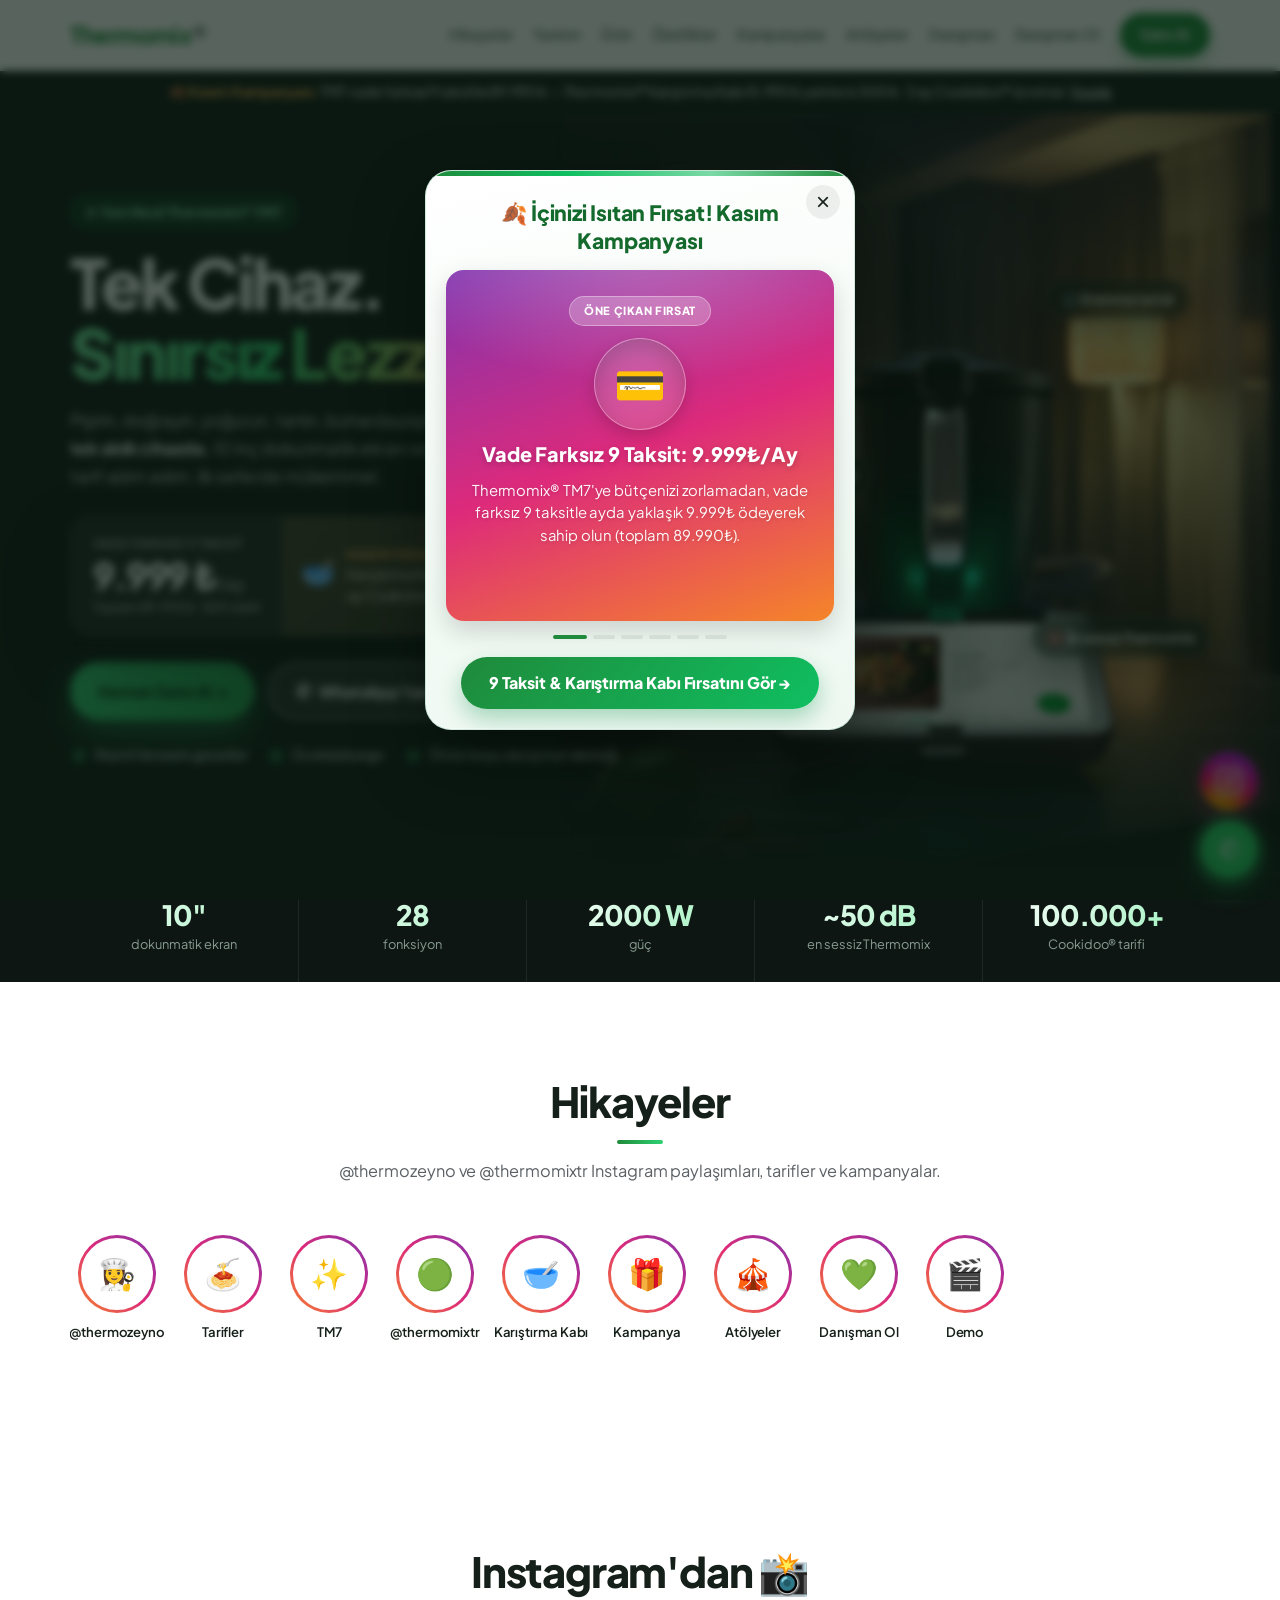
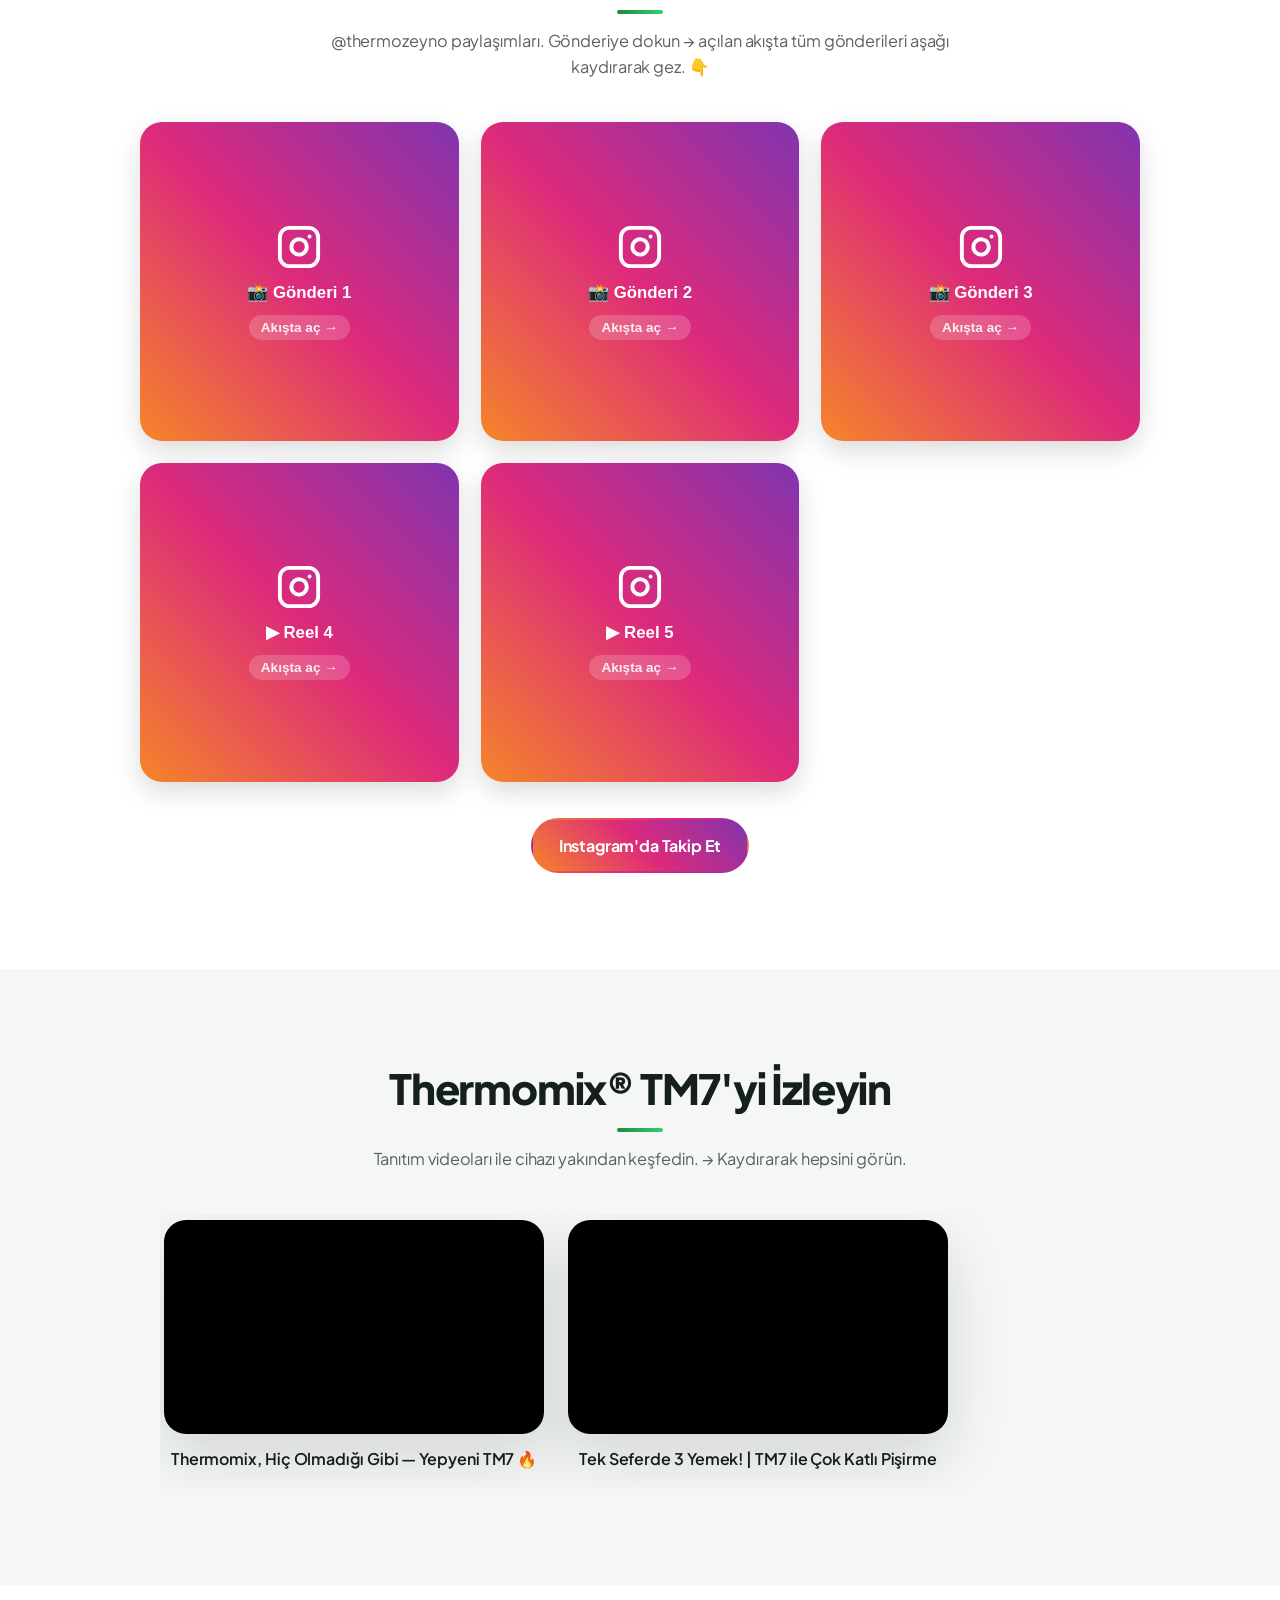
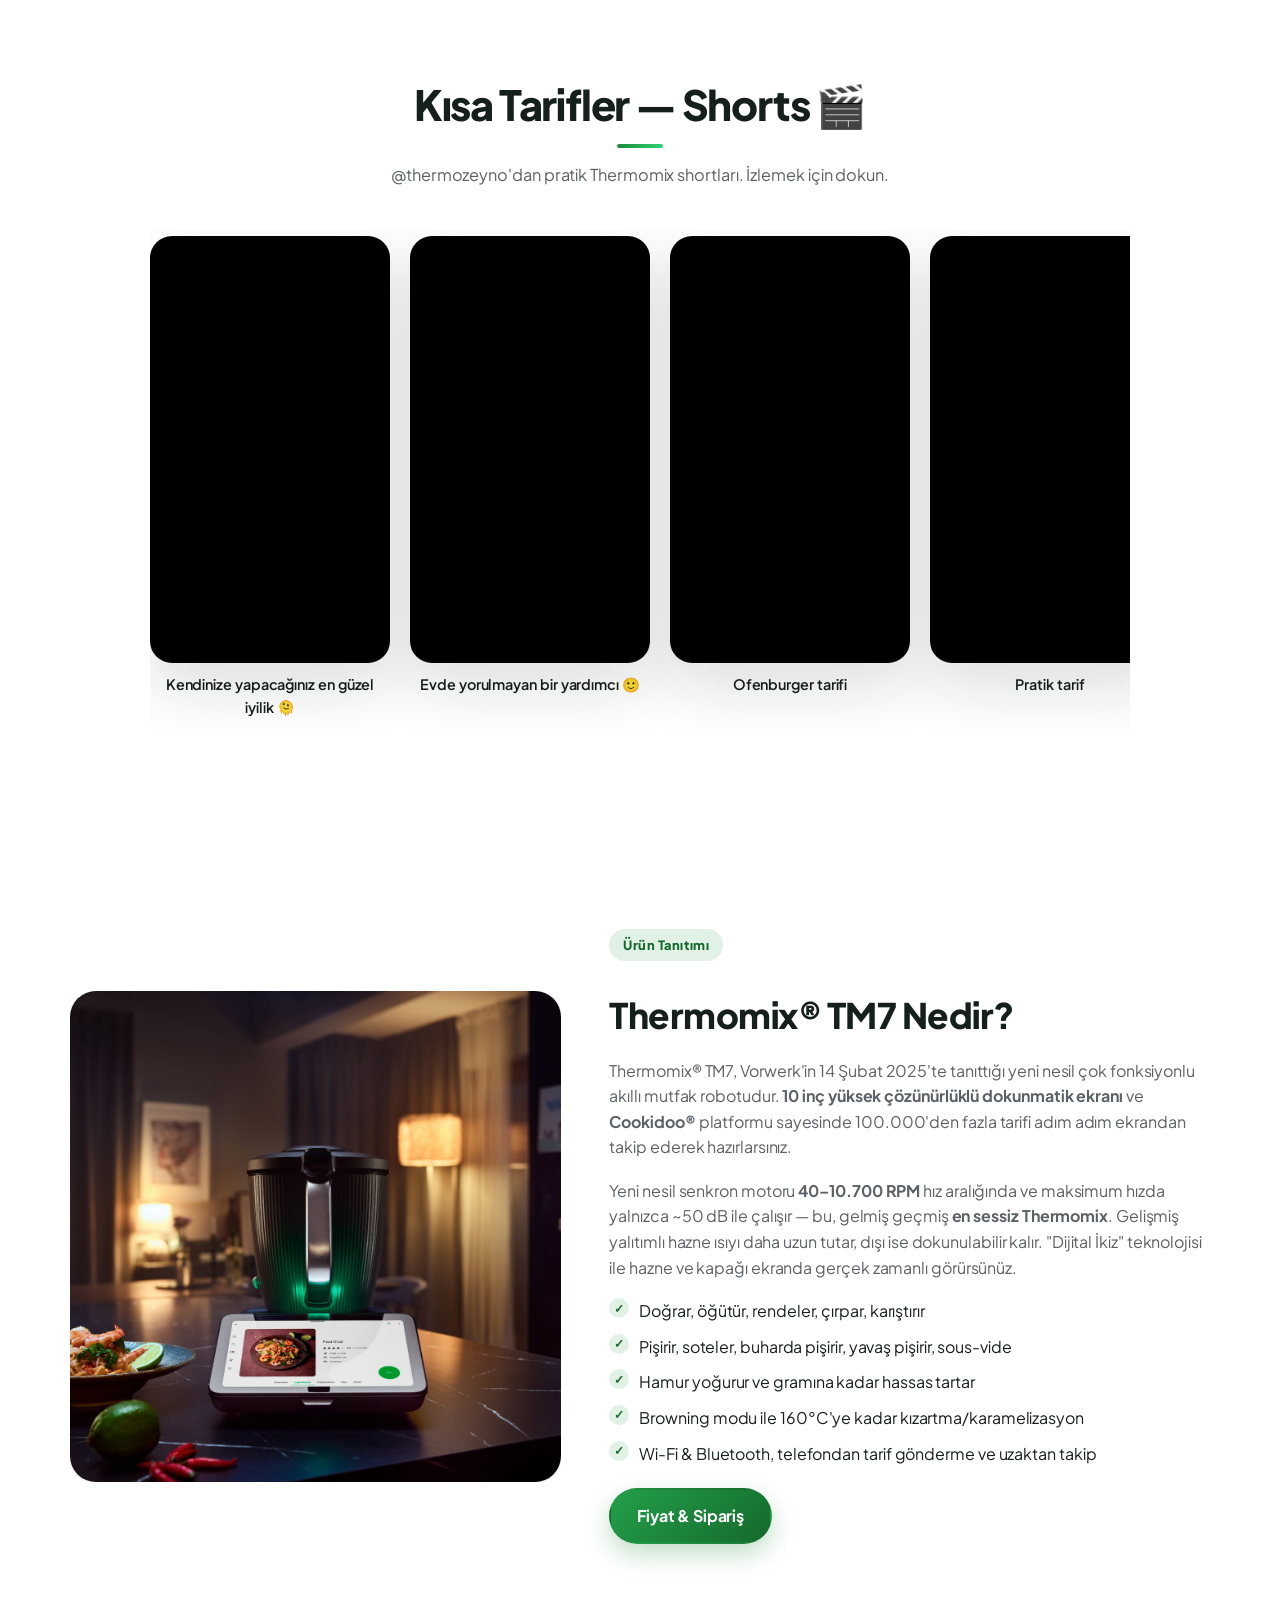
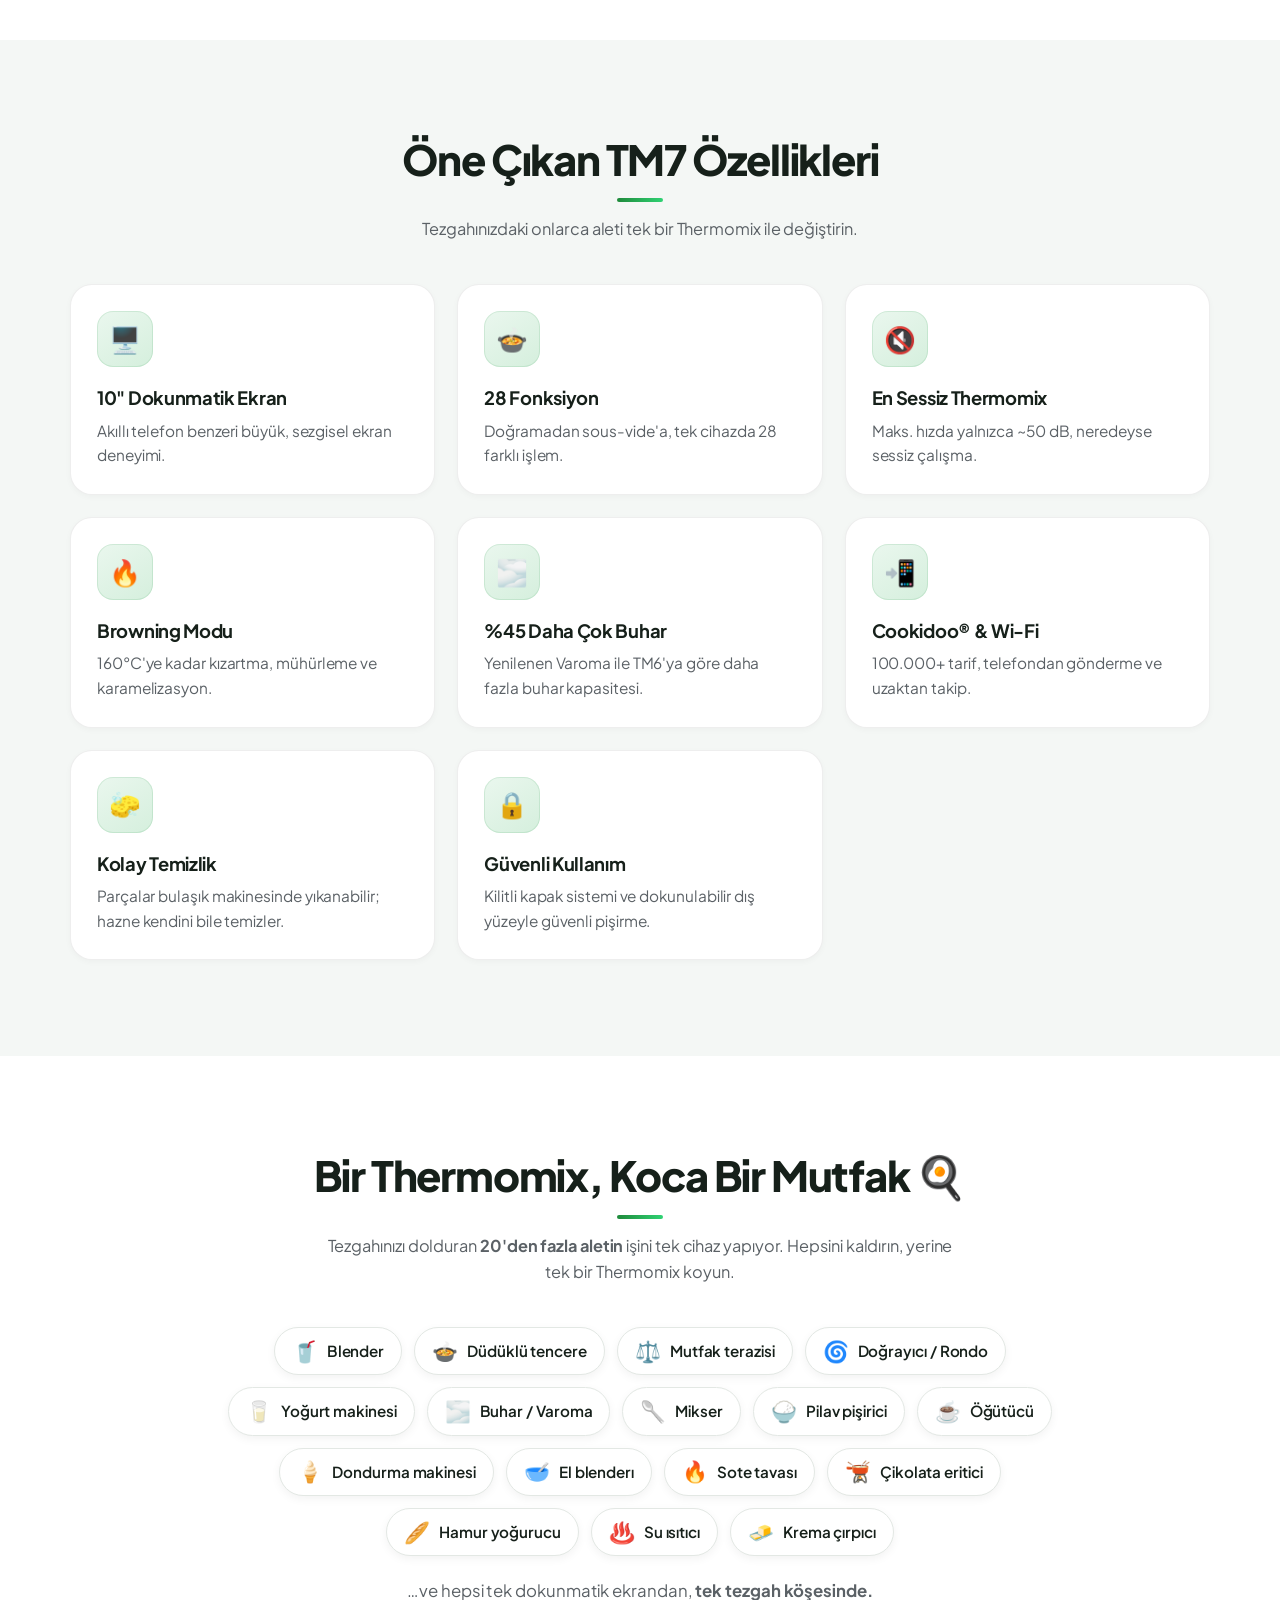
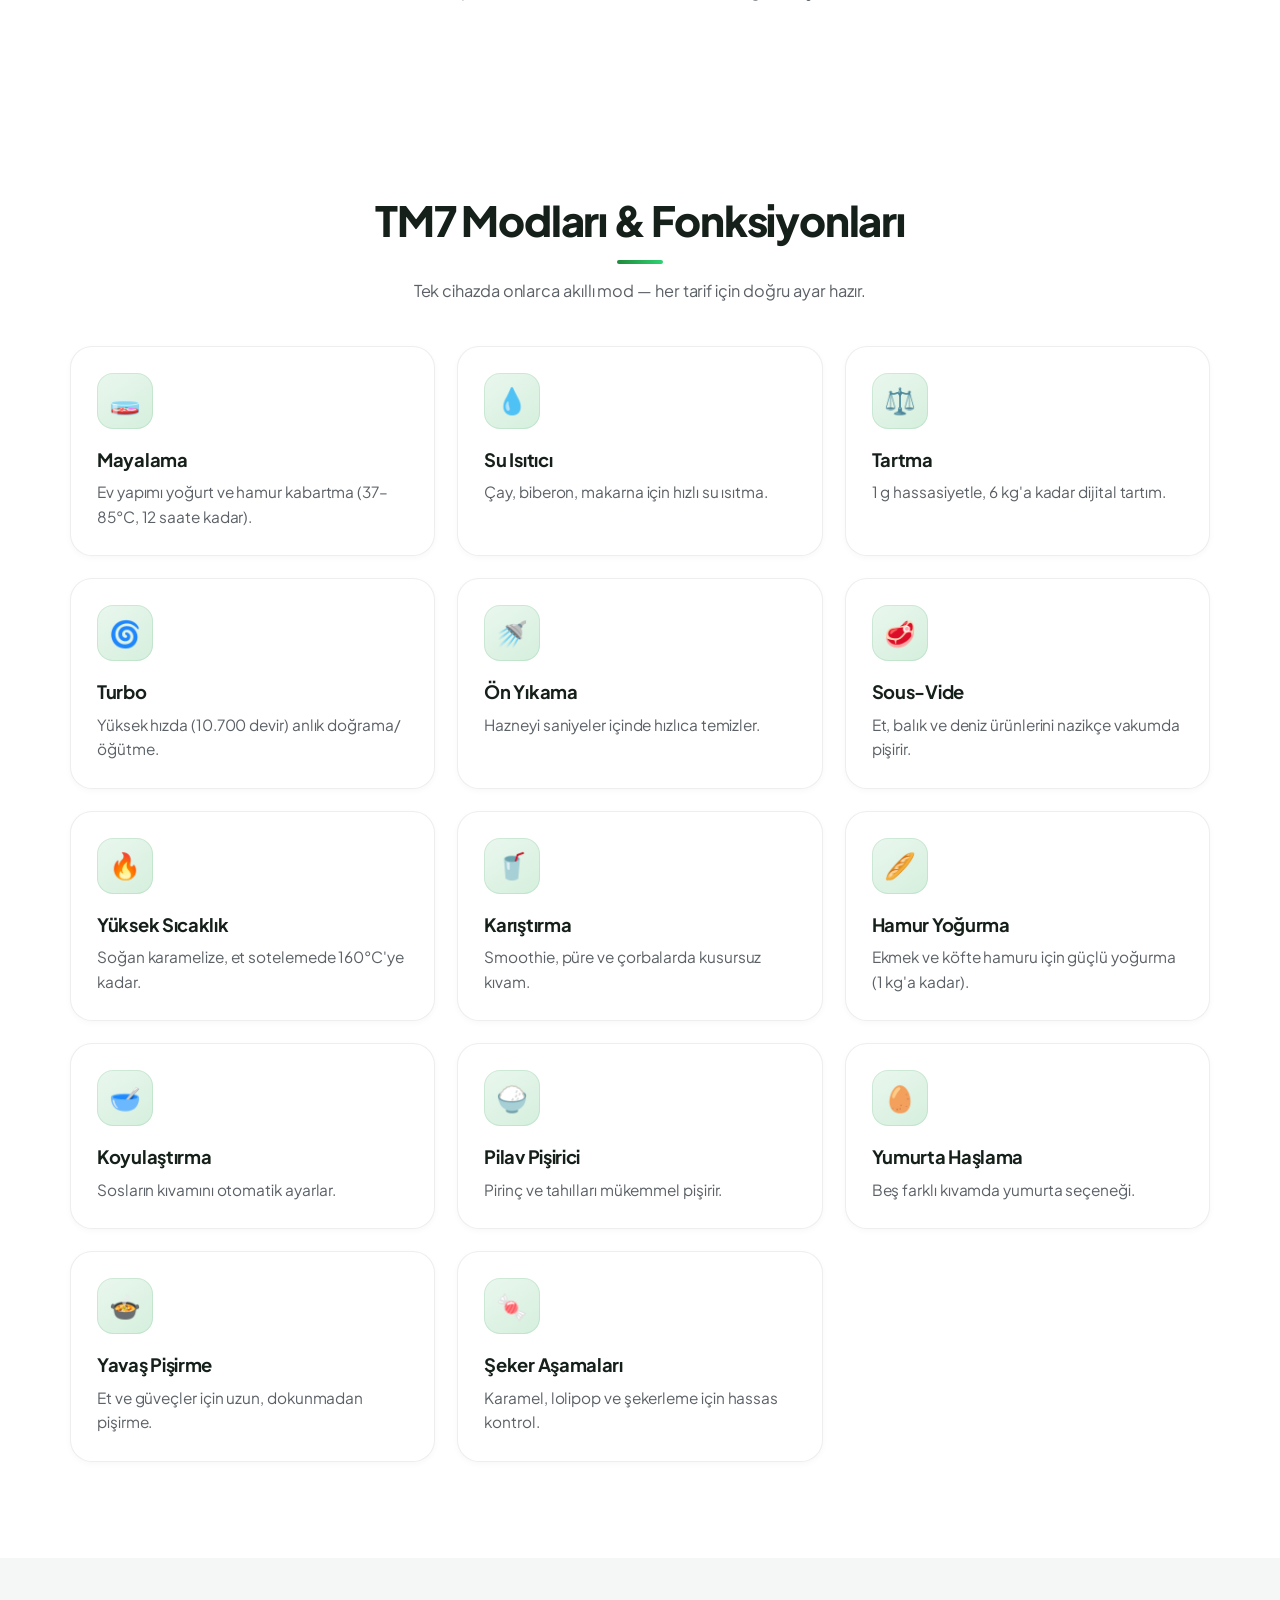
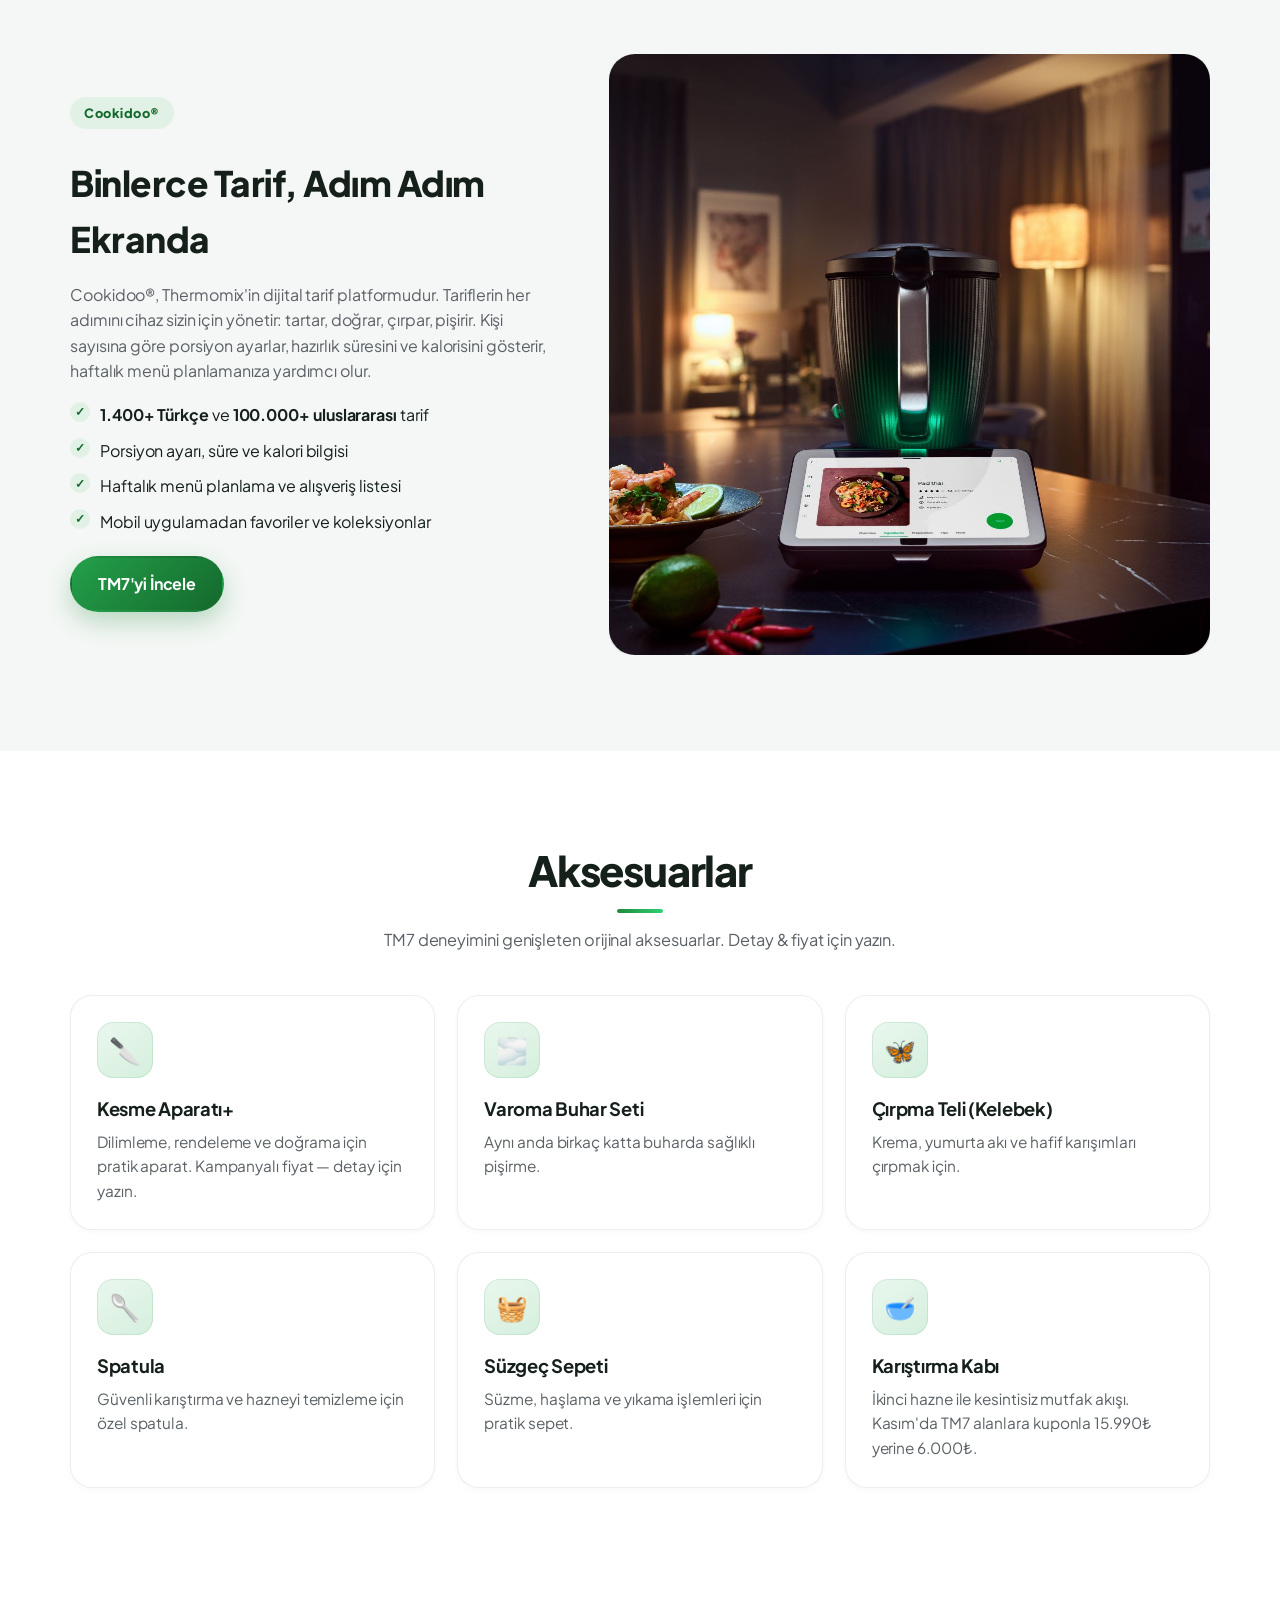
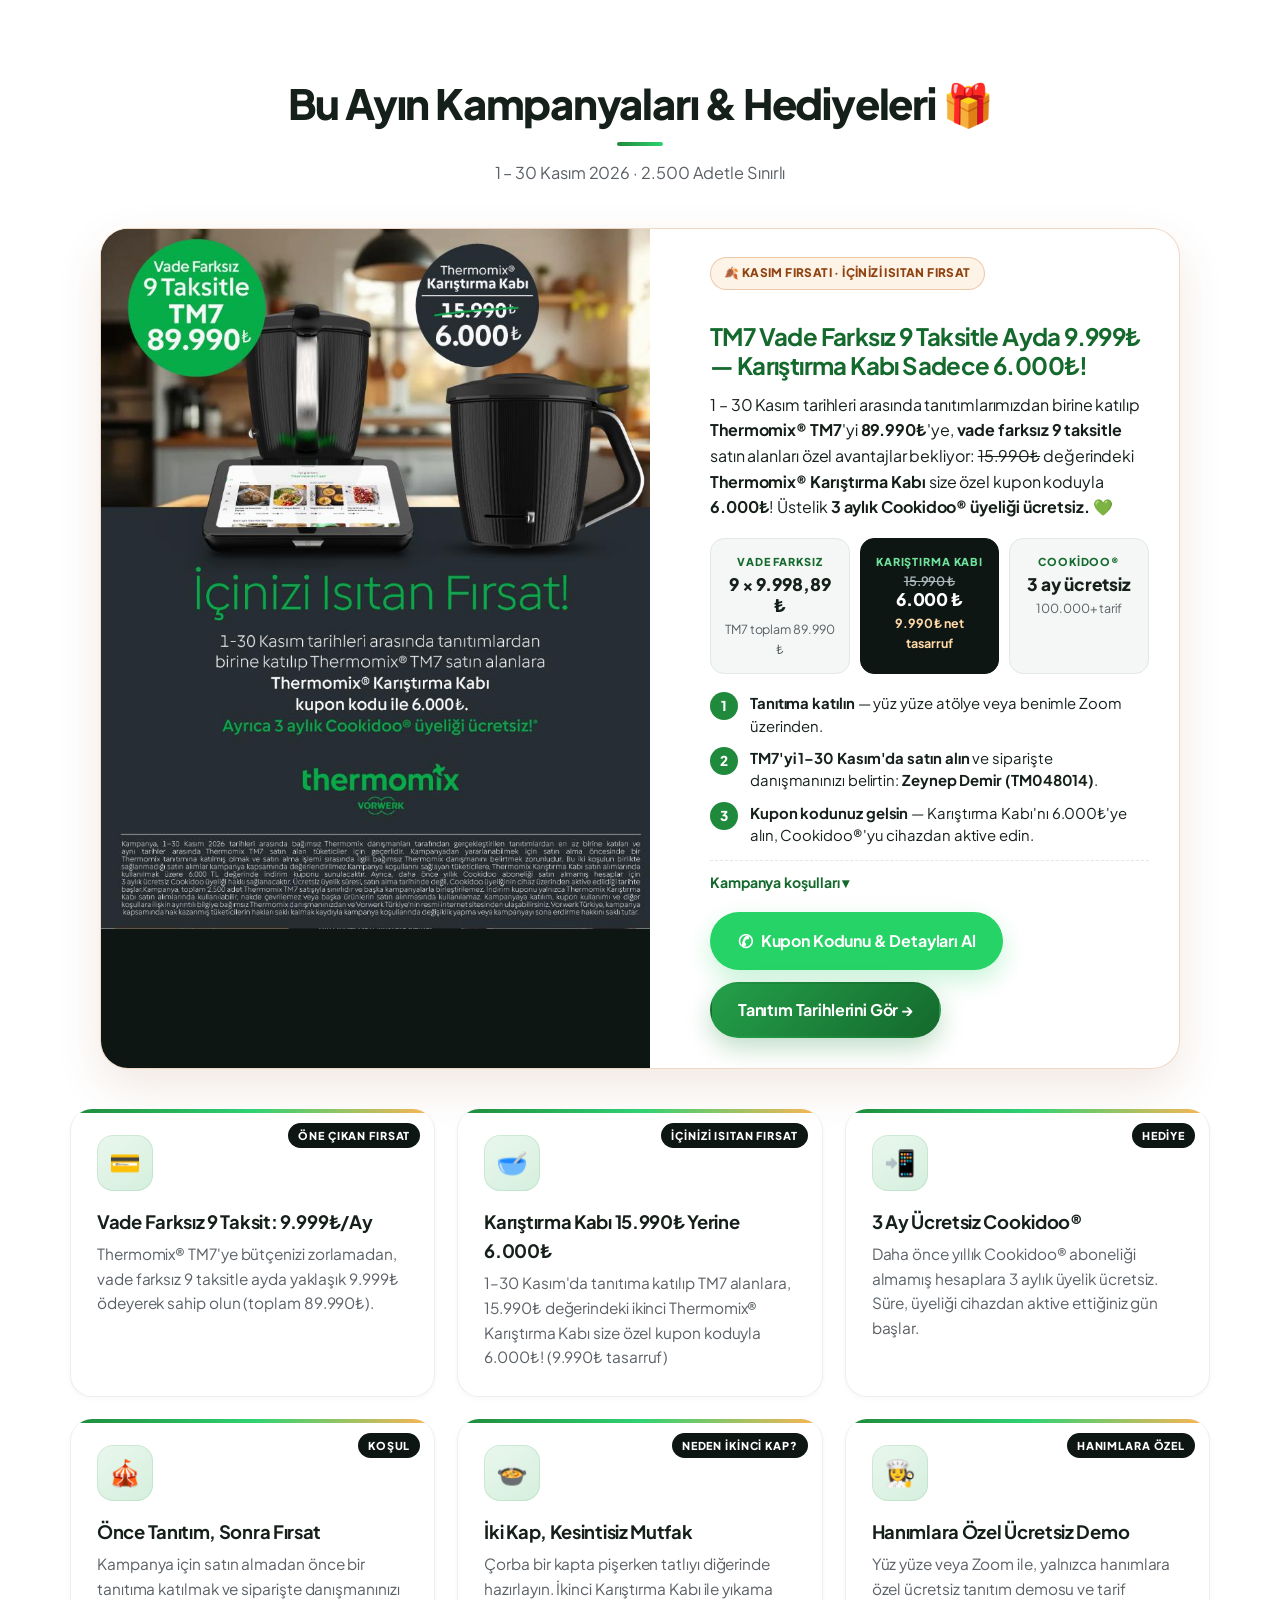
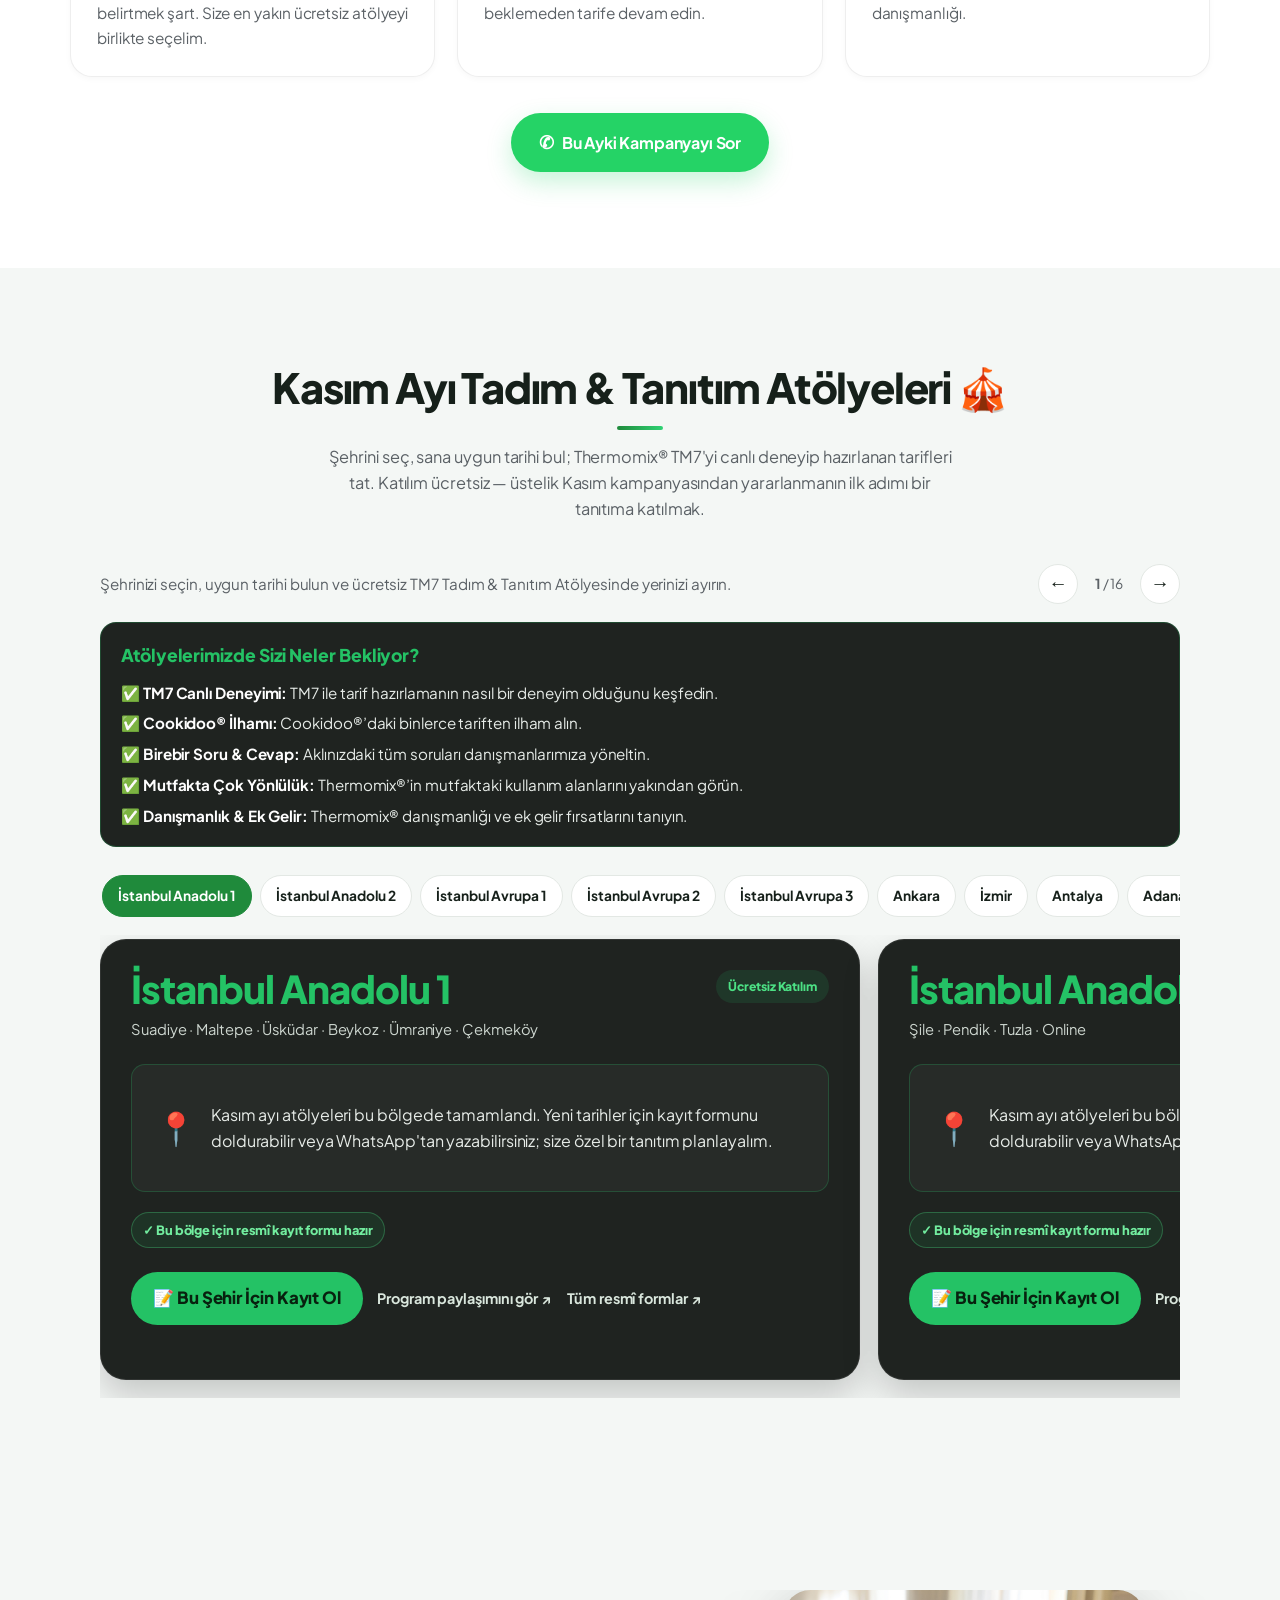
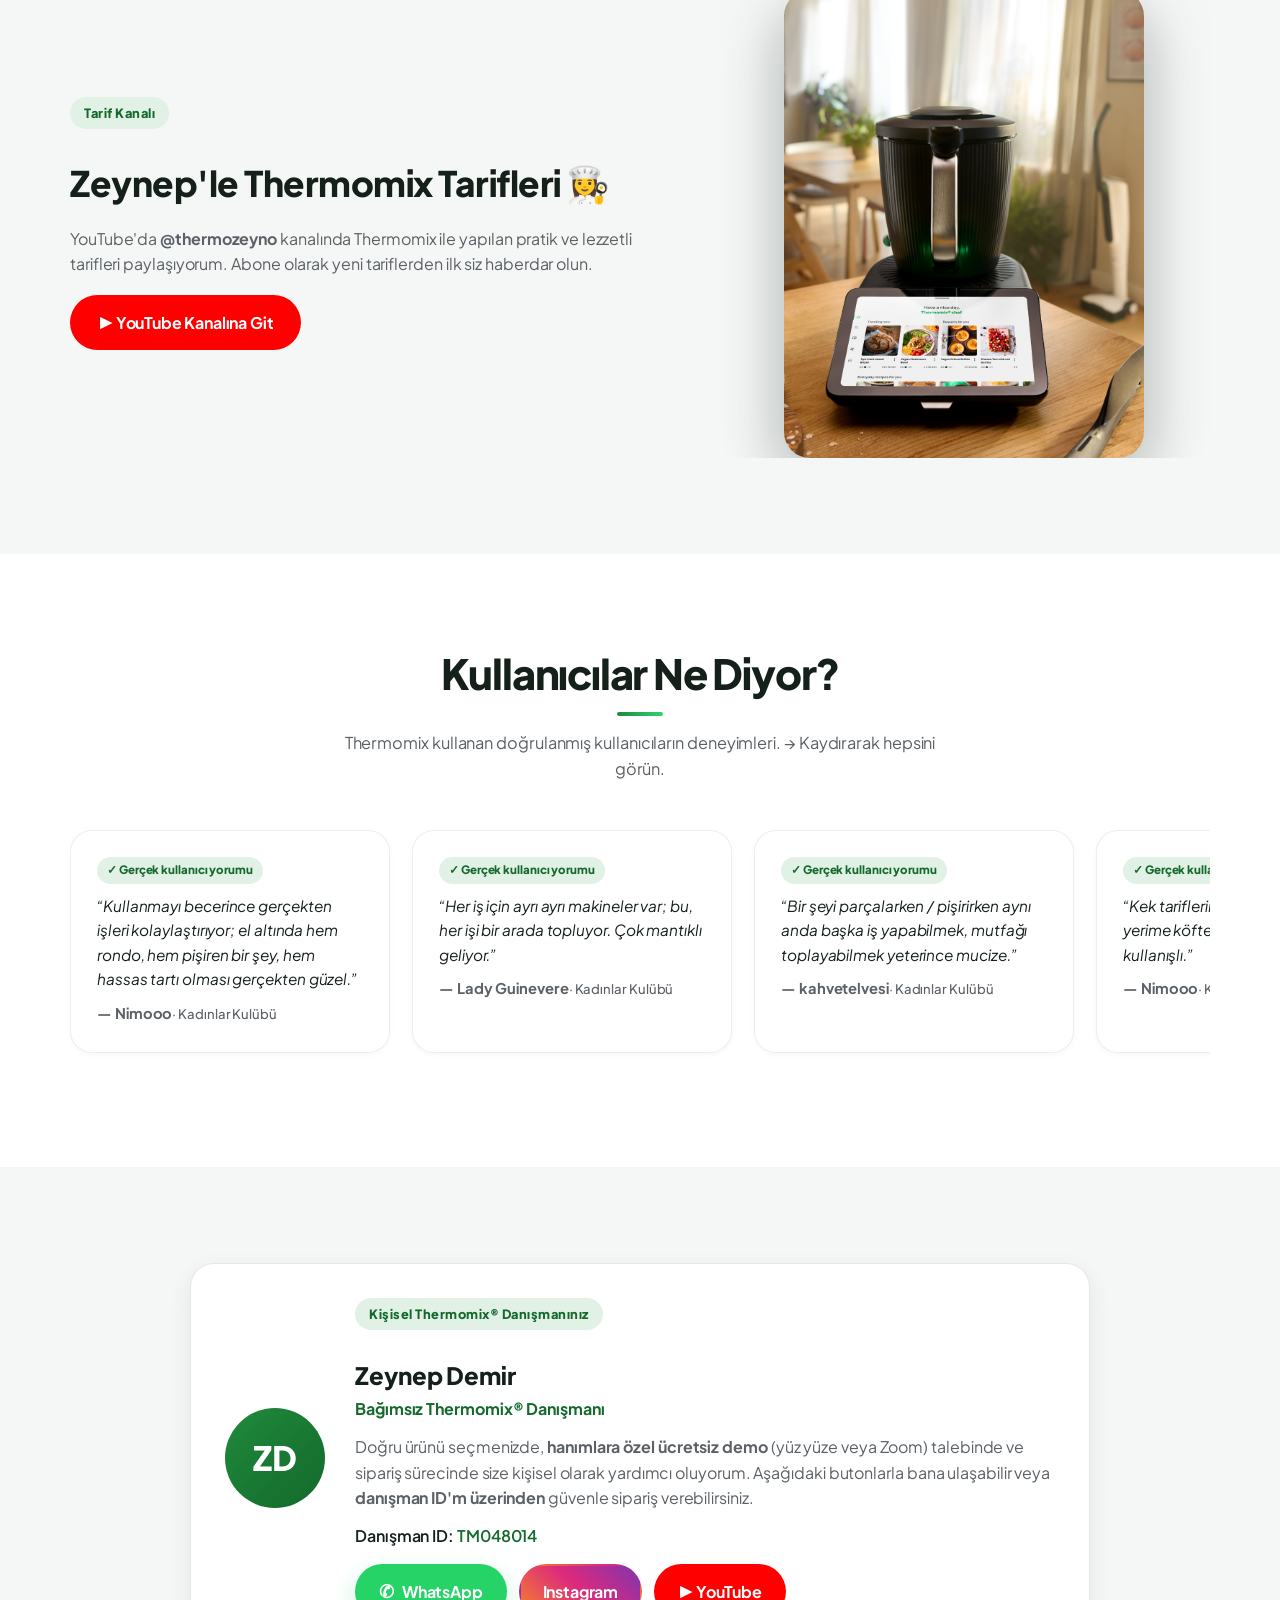
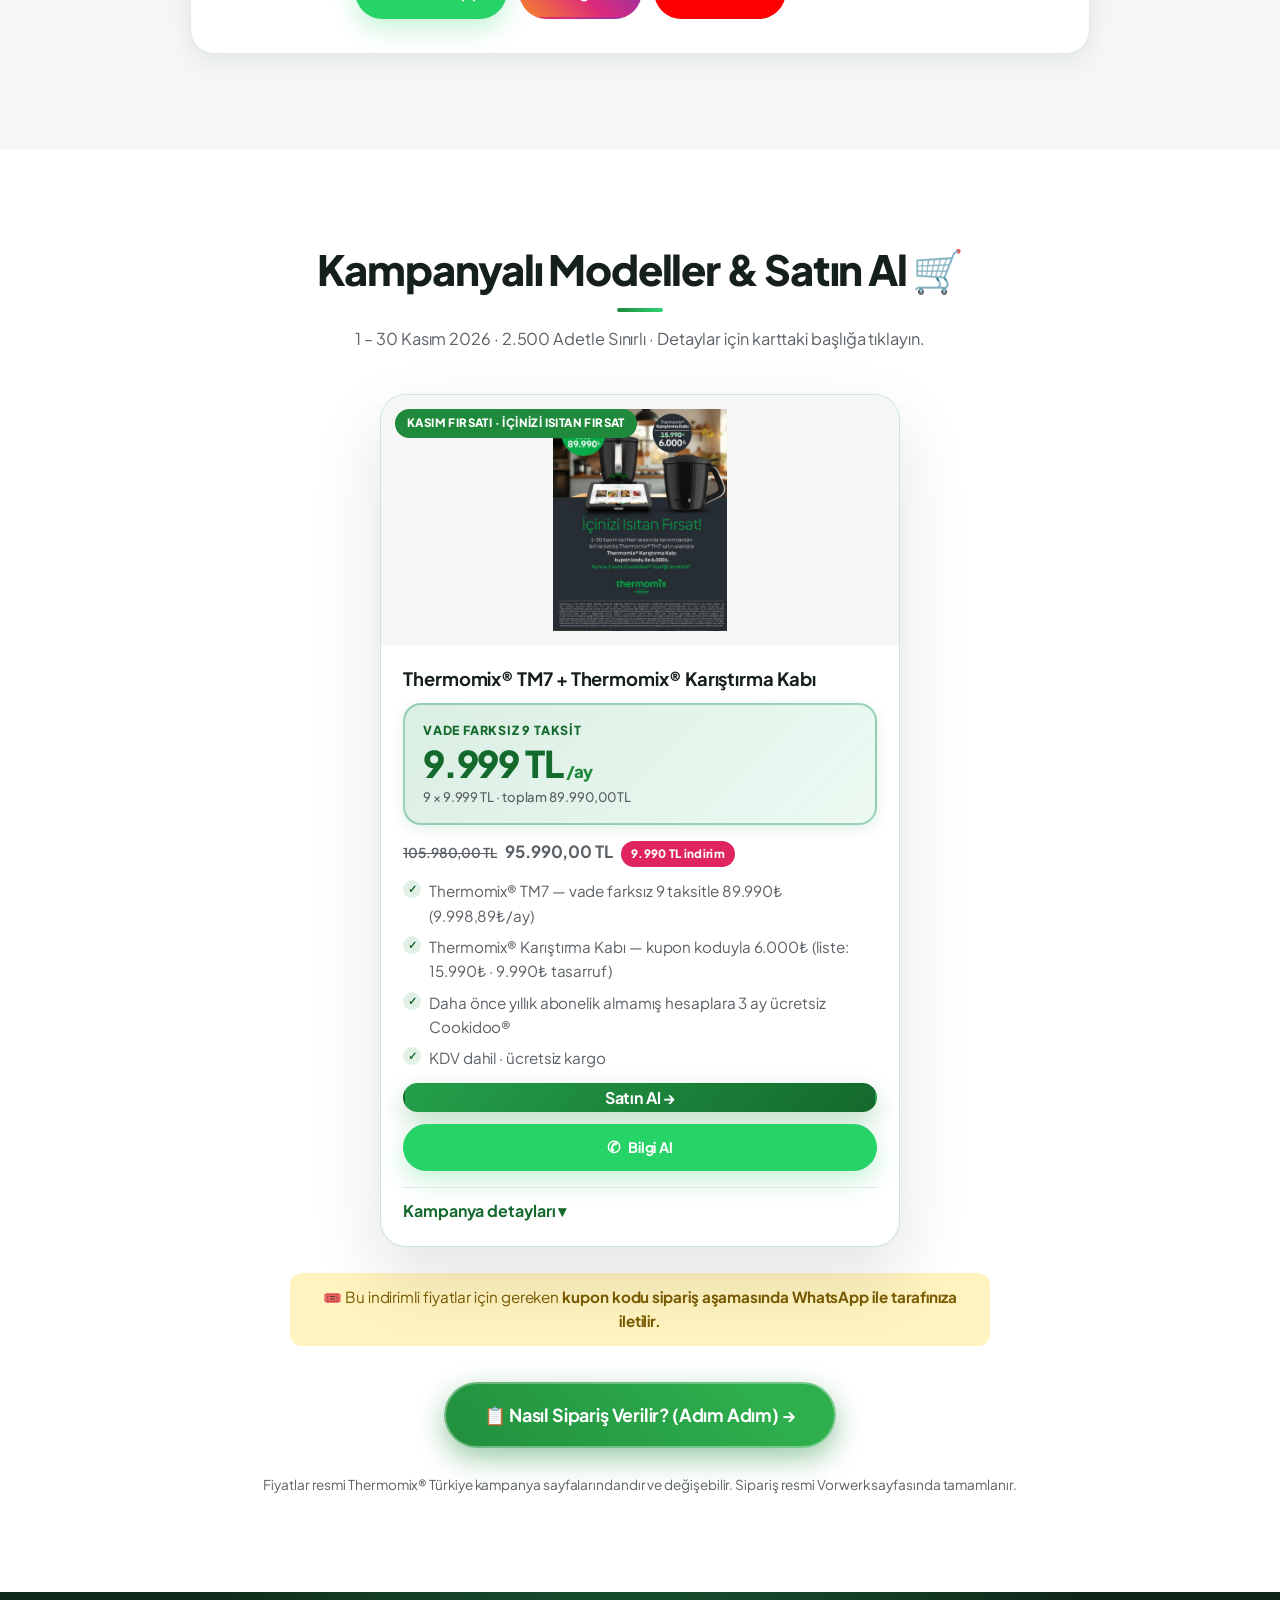
==== commit 2b826c4f: "kasım kampanyası" ====
--- a/index.html
+++ b/index.html
@@ -3,9 +3,9 @@
 <head>
   <meta charset="UTF-8" />
   <meta name="viewport" content="width=device-width, initial-scale=1.0" />
-  <title>Thermomix® TM7 Satın Al | Zeynep Demir Danışman — Eylül Kampanyası & Fiyat</title>
-  <meta name="description" content="Thermomix TM7 satın al: 10 inç ekran, 28 fonksiyon, Cookidoo. Eylül kampanyası: vade farksız 6 taksitle 89.990 TL, Thermomix Yemek Takımı 6.990 TL yerine 2.750 TL, 1-15 Eylül'de 10.000 TL Garanti Bonus. Zeynep Demir ile ücretsiz demo." />
-  <meta name="keywords" content="Thermomix, TM7, Thermomix TM7, Thermomix fiyat, Thermomix kampanya, Thermomix yemek takımı, Thermomix danışman, Thermomix satın al, mutfak robotu, Zeynep Demir" />
+  <title>Thermomix® TM7 Satın Al | Zeynep Demir Danışman — Kasım Kampanyası & Fiyat</title>
+  <meta name="description" content="Thermomix TM7 satın al: 10 inç ekran, 28 fonksiyon, Cookidoo. Kasım kampanyası: vade farksız 9 taksitle 89.990 TL, Thermomix Karıştırma Kabı 15.990 TL yerine 6.000 TL, 3 ay ücretsiz Cookidoo. Zeynep Demir ile ücretsiz tanıtım ve Kasım atölye takvimi." />
+  <meta name="keywords" content="Thermomix, TM7, Thermomix TM7, Thermomix fiyat, Thermomix kampanya, Thermomix karıştırma kabı, Thermomix 9 taksit, Thermomix atölye, Thermomix danışman, Thermomix satın al, mutfak robotu, Zeynep Demir" />
   <meta name="author" content="Zeynep Demir" />
   <meta name="robots" content="index, follow" />
   <link rel="canonical" href="https://thermozeyno.vercel.app/" />
@@ -15,14 +15,17 @@
   <!-- Open Graph / sosyal paylaşım -->
   <meta property="og:type" content="website" />
   <meta property="og:locale" content="tr_TR" />
-  <meta property="og:title" content="Thermomix® TM7 Satın Al | Zeynep Demir Danışman — Eylül Kampanyası & Fiyat" />
-  <meta property="og:description" content="Eylül Lezzeti Tamamlayın kampanyası: vade farksız 6 taksitle 89.990 TL, Thermomix® Yemek Takımı 6.990 TL yerine 2.750 TL, 1-15 Eylül 10.000 TL Garanti Bonus. Zeynep Demir ile güvenli sipariş." />
-  <meta property="og:image" content="https://thermozeyno.vercel.app/img/tm7-yemek-takimi.jpg" />
+  <meta property="og:title" content="Thermomix® TM7 Satın Al | Zeynep Demir Danışman — Kasım Kampanyası & Fiyat" />
+  <meta property="og:description" content="Kasım “İçinizi Isıtan Fırsat” kampanyası: vade farksız 9 taksitle 89.990 TL, Thermomix® Karıştırma Kabı 15.990 TL yerine 6.000 TL, 3 ay ücretsiz Cookidoo®. Zeynep Demir ile güvenli sipariş." />
+  <meta property="og:image" content="https://thermozeyno.vercel.app/img/kampanya-kasim.jpg" />
   <meta property="og:url" content="https://thermozeyno.vercel.app/" />
   <meta name="twitter:card" content="summary_large_image" />
 
   <link rel="icon" type="image/svg+xml" href="favicon.svg" />
   <link rel="apple-touch-icon" href="favicon.svg" />
+  <link rel="preconnect" href="https://fonts.googleapis.com" />
+  <link rel="preconnect" href="https://fonts.gstatic.com" crossorigin />
+  <link rel="stylesheet" href="https://fonts.googleapis.com/css2?family=Plus+Jakarta+Sans:wght@400;500;600;700;800&display=swap" />
   <link rel="stylesheet" href="styles.css" />
 
   <!-- Yapısal veri: Ürün + Kişi (Google zengin sonuçlar) -->
@@ -60,8 +63,9 @@
     "@context": "https://schema.org",
     "@type": "FAQPage",
     "mainEntity": [
-      { "@type": "Question", "name": "Thermomix TM7 fiyatı ne kadar?", "acceptedAnswer": { "@type": "Answer", "text": "Eylül kampanyasında TM7 vade farksız 6 taksitle 89.990 TL. 1-30 Eylül arasında tanıtıma katılıp TM7 alanlara 6.990 TL değerindeki Thermomix® Yemek Takımı özel kupon koduyla sadece 2.750 TL'dir. Paket toplam 92.740 TL'ye gelir (4.240 TL tasarruf). İlk kez Cookidoo aboneliği alanlara 3 ay ücretsiz üyelik hediye." } },
-      { "@type": "Question", "name": "Taksit imkânı var mı?", "acceptedAnswer": { "@type": "Answer", "text": "Eylül kampanyasında Thermomix TM7 için vade farksız 6 taksit imkânı vardır (aylık 14.998,33 TL). Ayrıca 1-15 Eylül tarihleri arasında Garanti BBVA Bonus kartıyla 3 takside kadar yapılan alışverişlerde 10.000 TL Bonus kazanma imkânı sunulur." } },
+      { "@type": "Question", "name": "Thermomix TM7 fiyatı ne kadar?", "acceptedAnswer": { "@type": "Answer", "text": "Kasım kampanyasında TM7 vade farksız 9 taksitle 89.990 TL (aylık 9.998,89 TL). 1-30 Kasım 2026 arasında bir tanıtıma katılıp TM7 alanlara 15.990 TL değerindeki Thermomix® Karıştırma Kabı özel kupon koduyla 6.000 TL'dir (9.990 TL tasarruf). Daha önce yıllık Cookidoo aboneliği almamış hesaplara 3 ay ücretsiz üyelik sağlanır. Kampanya 2.500 adet TM7 ile sınırlıdır." } },
+      { "@type": "Question", "name": "Taksit imkânı var mı?", "acceptedAnswer": { "@type": "Answer", "text": "Kasım kampanyasında Thermomix TM7 için vade farksız 9 taksit imkânı vardır (aylık 9.998,89 TL, toplam 89.990 TL)." } },
+      { "@type": "Question", "name": "Kampanyadan yararlanmak için ne gerekiyor?", "acceptedAnswer": { "@type": "Answer", "text": "Satın almadan önce bağımsız Thermomix danışmanlarının tanıtımlarından en az birine katılmış olmak ve satın alma sırasında danışmanınızı (Zeynep Demir, TM048014) belirtmek zorunludur." } },
       { "@type": "Question", "name": "Garanti ve destek nasıl?", "acceptedAnswer": { "@type": "Answer", "text": "Cihaz resmi Vorwerk garantisi kapsamındadır ve ömür boyu ücretsiz danışman desteği sunulur." } },
       { "@type": "Question", "name": "Nasıl sipariş veririm?", "acceptedAnswer": { "@type": "Answer", "text": "Sipariş adımlarını izleyip ödeme sırasında Danışman ID TM048014 yazmanız yeterli." } }
     ]
@@ -96,32 +100,43 @@
   </div>
 
   <!-- Hero -->
-  <section class="hero">
+  <section class="hero hero-photo">
     <div class="hero-bg" aria-hidden="true"></div>
     <div class="container hero-inner">
       <div class="hero-text">
         <span class="badge">★ Yeni Nesil Thermomix® TM7</span>
-        <h1>Tek Cihaz.<br/>Sınırsız Lezzet.</h1>
-        <div class="hero-installment-badge">
-          <span>💳 Vade Farksız 6 Taksit:</span> <strong>Ayda Sadece 14.998 ₺</strong>
+        <h1>Tek Cihaz.<br/><em>Sınırsız Lezzet.</em></h1>
+        <p class="lead">
+          Pişirin, doğrayın, yoğurun, tartın, buharda pişirin — <strong>28 fonksiyon tek akıllı cihazda.</strong>
+          10 inç dokunmatik ekran ve Cookidoo® ile her tarif adım adım, ilk seferde mükemmel.
+        </p>
+        <div class="hero-price">
+          <div class="hero-price-main">
+            <span>Vade farksız 9 taksit</span>
+            <strong>9.999 ₺<small> /ay</small></strong>
+            <span>Toplam 89.990 ₺ · KDV dahil</span>
+          </div>
+          <a href="#kampanya" class="hero-price-gift">
+            <span class="ico">🥣</span>
+            <span><b>Kasım fırsatı</b> Karıştırma Kabı <s>15.990 ₺</s> <strong>6.000 ₺</strong> + 3 ay Cookidoo® ücretsiz</span>
+            <span class="go">→</span>
+          </a>
         </div>
-        <p class="lead">
-          Thermomix® TM7 ile 28 fonksiyon tek akıllı cihazda: pişirin, doğrayın,
-          yoğurun, tartın ve buharda pişirin. 10 inç dokunmatik ekran ve Cookidoo®
-          ile her tarif adım adım, ilk seferde mükemmel.
-        </p>
         <div class="hero-actions">
-          <a href="#modeller" class="btn btn-primary btn-lg">Hemen Satın Al</a>
+          <a href="#modeller" class="btn btn-primary btn-lg">Hemen Satın Al →</a>
           <a href="#" class="btn btn-whatsapp btn-lg" id="hero-wa">
             <span class="wa-ico">✆</span> WhatsApp'tan Yaz
           </a>
         </div>
-        <p class="trust">★★★★★ Dünya çapında milyonlarca mutlu kullanıcı</p>
-      </div>
-      <div class="hero-visual">
-        <img src="img/tm7-hero.png" alt="Thermomix TM7 mutfak robotu" class="hero-img" />
+        <ul class="hero-proof">
+          <li>Resmî Vorwerk garantisi</li>
+          <li>Ücretsiz kargo</li>
+          <li>Ömür boyu danışman desteği</li>
+        </ul>
+      </div>
+      <div class="hero-visual" aria-hidden="true">
         <div class="floaty floaty-1">⚖️ Gramına tartar</div>
-        <div class="floaty floaty-2">🔇 En sessiz TM</div>
+        <div class="floaty floaty-2">🔇 En sessiz Thermomix</div>
         <div class="floaty floaty-3">📲 100.000+ tarif</div>
       </div>
     </div>
@@ -288,46 +303,58 @@
       <h2 class="section-title">Bu Ayın Kampanyaları & Hediyeleri 🎁</h2>
       <p class="section-sub" id="campaign-period">Sınırlı süreli — ürüne özel aylık fırsatlar.</p>
 
-      <!-- Öne çıkan kampanya (Eylül) -->
-      <div class="camp-feature">
+      <!-- Öne çıkan kampanya (Kasım) -->
+      <div class="camp-feature camp-feature-autumn">
         <a href="#modeller" class="camp-feature-img" aria-label="Kampanya paketini incele">
-          <img src="img/tm7-yemek-takimi.jpg" alt="Thermomix TM7 Eylül kampanyası — Lezzeti Tamamlayın Yemek Takımı 2.750₺" loading="lazy" />
+          <img src="img/kampanya-kasim.jpg" alt="Thermomix TM7 Kasım kampanyası — vade farksız 9 taksitle 89.990₺, Karıştırma Kabı 15.990₺ yerine 6.000₺" loading="lazy" />
         </a>
         <div class="camp-feature-body">
-          <span class="camp-feature-tag">🍽️ EYLÜL FIRSATI · VADE FARKSIZ 6 TAKSİT</span>
+          <span class="camp-feature-tag">🍂 KASIM FIRSATI · İÇİNİZİ ISITAN FIRSAT</span>
           <div class="countdown" id="campaign-countdown" hidden></div>
-          <h3>TM7'ye Vade Farksız 6 Taksitle Aylık Sadece 14.998₺'ye Sahip Olun!</h3>
+          <h3>TM7 Vade Farksız 9 Taksitle Ayda 9.999₺ — Karıştırma Kabı Sadece 6.000₺!</h3>
           <p>
-            Bütçenizi zorlamadan <strong>6 taksitle ayda 14.998₺</strong> ödeyerek Thermomix® TM7 sahibi olun.
-            Ayrıca 1 – 30 Eylül tarihleri arasında tanıtımlardan birine katıldığınızda, <s>6.990₺</s> değerindeki
-            şık <strong>Thermomix® Yemek Takımı</strong> kupon koduyla sadece <strong>2.750₺</strong>!
-            <strong>3 aylık Cookidoo® üyeliği de hediye!</strong> 🎁
+            1 – 30 Kasım tarihleri arasında tanıtımlarımızdan birine katılıp <strong>Thermomix® TM7</strong>'yi
+            <strong>89.990₺</strong>'ye, <strong>vade farksız 9 taksitle</strong> satın alanları özel avantajlar bekliyor:
+            <s>15.990₺</s> değerindeki <strong>Thermomix® Karıştırma Kabı</strong> size özel kupon koduyla
+            <strong>6.000₺</strong>! Üstelik <strong>3 aylık Cookidoo® üyeliği ücretsiz.</strong> 💚
           </p>
-          <div class="camp-highlight-box">
-            <div class="camp-badge-row">
-              <span class="save-badge">💳 AYLIK SADECE 14.998,33 ₺ × 6 TAKSİT</span>
-              <span class="bonus-badge">🔥 4.240₺ NET YEMEK TAKIMI TASARRUFU</span>
-              <span class="bonus-badge">🏦 10.000₺ GARANTİ BONUS (1-15 EYLÜL)</span>
+
+          <div class="offer-tiles">
+            <div class="offer-tile">
+              <span class="offer-tile-kicker">Vade farksız</span>
+              <strong>9 × 9.998,89 ₺</strong>
+              <span>TM7 toplam 89.990 ₺</span>
             </div>
-            <p class="camp-feature-price">
-              Vade farksız <strong>6 taksitle 14.998,33 ₺ / ay</strong> (TM7 peşin: 89.990 ₺).
-              Kuponlu Yemek Takımlı paket toplamı <s>96.980 ₺</s> yerine <strong>92.740 ₺</strong>.
-            </p>
+            <div class="offer-tile offer-tile-accent">
+              <span class="offer-tile-kicker">Karıştırma Kabı</span>
+              <strong><s>15.990 ₺</s> 6.000 ₺</strong>
+              <span>9.990 ₺ net tasarruf</span>
+            </div>
+            <div class="offer-tile">
+              <span class="offer-tile-kicker">Cookidoo®</span>
+              <strong>3 ay ücretsiz</strong>
+              <span>100.000+ tarif</span>
+            </div>
           </div>
-          <p>
-            <strong>Garanti BBVA Bonus Fırsatı:</strong> 1 – 15 Eylül tarihleri arasında
-            Garanti BBVA <strong>Bonus</strong> kartınızla, Garanti BBVA sanal POS üzerinden
-            <strong>3 takside kadar</strong> yapacağınız alışverişlerde <strong>10.000₺ Bonus</strong> kazanabilirsiniz.
-            Alışverişinizden önce BonusFlaş'taki <strong>“Kampanyaya Katıl”</strong> seçeneğine tıklamayı unutmayın! 💳
-          </p>
-          <p class="camp-feature-note">
-            *Kampanya 1-30 Eylül 2026 tarihleri arasında geçerlidir. Tanıtımlardan birine katılıp danışman aracılığıyla satın alımda uygulanır. Kupon kodu WhatsApp üzerinden iletilir. Stoklarla sınırlıdır, diğer kampanyalarla birleştirilemez. Bonus kampanyası yalnızca Garanti BBVA Bonus kartlarla ve sanal POS üzerinden 1-15 Eylül tarihlerinde geçerlidir.
-          </p>
+
+          <ol class="camp-steps">
+            <li><b>1</b><span><strong>Tanıtıma katılın</strong> — yüz yüze atölye veya benimle Zoom üzerinden.</span></li>
+            <li><b>2</b><span><strong>TM7'yi 1–30 Kasım'da satın alın</strong> ve siparişte danışmanınızı belirtin: <strong>Zeynep Demir (TM048014)</strong>.</span></li>
+            <li><b>3</b><span><strong>Kupon kodunuz gelsin</strong> — Karıştırma Kabı'nı 6.000₺'ye alın, Cookidoo®'yu cihazdan aktive edin.</span></li>
+          </ol>
+
+          <details class="camp-terms">
+            <summary>Kampanya koşulları ▾</summary>
+            <p>Kampanya, 1–30 Kasım 2026 tarihleri arasında bağımsız Thermomix danışmanları tarafından gerçekleştirilen tanıtımlardan en az birine katılan ve aynı tarihler arasında Thermomix TM7 satın alan tüketiciler için geçerlidir. Satın alma öncesinde bir tanıtıma katılmış olmak ve satın alma sırasında ilgili danışmanı belirtmek zorunludur; bu iki koşul birlikte sağlanmazsa satın alım kampanya kapsamında değerlendirilmez.</p>
+            <p>Koşulları sağlayanlara Thermomix Karıştırma Kabı alımında kullanılmak üzere indirim kuponu sunulur. Daha önce yıllık Cookidoo aboneliği satın almamış hesaplara 3 aylık ücretsiz Cookidoo üyeliği sağlanır; süre, üyeliğin cihaz üzerinden aktive edildiği tarihte başlar.</p>
+            <p>Kampanya toplam 2.500 adet Thermomix TM7 satışıyla sınırlıdır ve başka kampanyalarla birleştirilemez. Kupon yalnızca Karıştırma Kabı alımında kullanılabilir, nakde çevrilemez. Vorwerk Türkiye, hak kazanmış tüketicilerin hakları saklı kalmak kaydıyla koşullarda değişiklik yapma veya kampanyayı sona erdirme hakkını saklı tutar. <a href="https://thermomix.vorwerk.com.tr/pages/promotion-page" target="_blank" rel="noopener">Resmî kampanya sayfası ↗</a></p>
+          </details>
+
           <div class="camp-feature-cta">
             <a href="#" class="btn btn-whatsapp btn-lg" id="campaign-code-wa">
-              <span class="wa-ico">✆</span> Kampanya Kodunu & Detayları Al
+              <span class="wa-ico">✆</span> Kupon Kodunu & Detayları Al
             </a>
-            <a href="#modeller" class="btn btn-primary btn-lg">Paketi İncele →</a>
+            <a href="#atolyeler" class="btn btn-primary btn-lg">Tanıtım Tarihlerini Gör →</a>
           </div>
         </div>
       </div>
@@ -344,8 +371,8 @@
   <!-- Tanıtım Atölyeleri -->
   <section id="atolyeler" class="section section-alt">
     <div class="container">
-      <h2 class="section-title">Ücretsiz Tanıtım Atölyeleri 🎪</h2>
-      <p class="section-sub">Şehrini seç, sana uygun tarihi bul; Thermomix® TM7'yi canlı deneyip hazırlanan tarifleri tat. Katılım ücretsiz, kontenjan sınırlı.</p>
+      <h2 class="section-title">Kasım Ayı Tadım & Tanıtım Atölyeleri 🎪</h2>
+      <p class="section-sub">Şehrini seç, sana uygun tarihi bul; Thermomix® TM7'yi canlı deneyip hazırlanan tarifleri tat. Katılım ücretsiz — üstelik Kasım kampanyasından yararlanmanın ilk adımı bir tanıtıma katılmak.</p>
       <div class="workshop" id="workshop-card"></div>
     </div>
   </section>
@@ -469,8 +496,10 @@
     <div class="container faq-wrap">
       <h2 class="section-title">Sıkça Sorulan Sorular</h2>
       <p class="section-sub">Aklınıza takılanlar — daha fazlası için WhatsApp'tan yazın.</p>
-      <details class="faq"><summary>Thermomix® TM7 fiyatı ne kadar?</summary><p>Eylül kampanyasında TM7'yi <strong>vade farksız 6 taksitle 89.990 ₺</strong>'ye alabilirsiniz. 1-30 Eylül arasında tanıtımlardan birine katılıp TM7 satın alanlara 6.990 ₺ değerindeki <strong>Thermomix® Yemek Takımı</strong> özel kupon koduyla sadece <strong>2.750 ₺</strong>'ye gelir (4.240 ₺ net tasarruf). Paket toplam <strong>92.740 ₺</strong>'ye gelir. İlk kez Cookidoo® aboneliği alanlara <strong>3 ay ücretsiz</strong> üyelik hediye. Kupon kodu sipariş aşamasında WhatsApp ile tarafınıza iletilir.</p></details>
-      <details class="faq"><summary>Taksit imkânı var mı?</summary><p>Evet! Eylül kampanyasında Thermomix® TM7 için <strong>vade farksız 6 taksit</strong> imkânı vardır (aylık 14.998,33 ₺). Ayrıca <strong>1–15 Eylül</strong> tarihleri arasında Garanti BBVA <strong>Bonus</strong> kartınızla, Garanti BBVA sanal POS üzerinden 3 takside kadar yapacağınız alışverişlerde <strong>10.000 ₺ Bonus</strong> kazanabilirsiniz (BonusFlaş'ta “Kampanyaya Katıl” seçeneğine tıklamanız yeterlidir). Diğer kartlarda Mail Order ile de ödeyebilirsiniz.</p></details>
+      <details class="faq"><summary>Thermomix® TM7 fiyatı ne kadar?</summary><p>Kasım kampanyasında TM7'yi <strong>vade farksız 9 taksitle 89.990 ₺</strong>'ye alabilirsiniz (aylık 9.998,89 ₺). 1–30 Kasım arasında tanıtımlardan birine katılıp TM7 satın alanlara 15.990 ₺ değerindeki <strong>Thermomix® Karıştırma Kabı</strong> özel kupon koduyla <strong>6.000 ₺</strong>'ye gelir (9.990 ₺ net tasarruf). Daha önce yıllık Cookidoo® aboneliği almamış hesaplara <strong>3 ay ücretsiz</strong> üyelik sağlanır.</p></details>
+      <details class="faq"><summary>Taksit imkânı var mı?</summary><p>Evet! Kasım kampanyasında Thermomix® TM7 için <strong>vade farksız 9 taksit</strong> imkânı vardır: <strong>9 × 9.998,89 ₺</strong>, toplam 89.990 ₺. Ödeme seçeneklerinde takıldığınız yerde WhatsApp'tan yazmanız yeterli.</p></details>
+      <details class="faq"><summary>Kampanyadan yararlanmak için ne yapmalıyım?</summary><p>İki koşul birlikte aranıyor: satın almadan önce <strong>bir Thermomix® tanıtımına katılmış olmak</strong> ve satın alma sırasında <strong>danışmanınızı belirtmek</strong> (Zeynep Demir · TM048014). <a href="#atolyeler">Kasım atölye takviminden</a> size uygun tarihi seçebilir ya da benimle Zoom tanıtımı planlayabilirsiniz. Kampanya toplam <strong>2.500 adet TM7</strong> ile sınırlıdır.</p></details>
+      <details class="faq"><summary>İkinci Karıştırma Kabı ne işe yarar?</summary><p>Bir kapta çorba veya ana yemek pişerken diğerinde tatlı, hamur ya da sos hazırlayabilirsiniz; arada yıkama beklemezsiniz. Kupon yalnızca Karıştırma Kabı alımında geçerlidir ve nakde çevrilemez.</p></details>
       <details class="faq"><summary>Garanti ve destek nasıl?</summary><p>Cihaz <strong>resmi Vorwerk garantisi</strong> kapsamındadır. Ayrıca satın aldıktan sonra kurulum, kullanım ve tariflerde <strong>ömür boyu ücretsiz danışman desteği</strong> sağlıyorum.</p></details>
       <details class="faq"><summary>Kargo ücretli mi, ne zaman gelir?</summary><p><strong>Kargo ücretsizdir.</strong> Sipariş genellikle birkaç iş günü içinde kargoya verilir; takibini hesabınızdan yapabilirsiniz.</p></details>
       <details class="faq"><summary>Nasıl sipariş veririm?</summary><p><a href="siparis-adimlari.html">Sipariş Adımları</a> sayfamızdaki adımları izleyin. Ödeme sırasında <strong>Danışman ID: TM048014</strong> yazmanız yeterli. Takıldığınız her yerde size yardımcı oluyorum.</p></details>
@@ -483,9 +512,9 @@
     <div class="container join-inner">
       <div>
         <h2>Sadece almak değil, <span>kazanmak</span> da ister misin? 🎁</h2>
-        <p>Thermomix® danışmanı ol; esnek çalış, ek gelir elde et, Thermomix'i indirimli al ve hedefle bedava kazan.</p>
-      </div>
-      <a href="danisman-ol.html" class="btn btn-light btn-xl">Danışman Ol →</a>
+        <p><strong>4U Kazanç Programı 31 Aralık'a uzatıldı:</strong> danışman ol, 6 yerine yalnızca 4 cihaz satışıyla kendi TM7'ni ücretsiz kazan.</p>
+      </div>
+      <a href="danisman-ol.html" class="btn btn-light btn-xl">4U Programını Gör →</a>
     </div>
   </section>
 
--- a/styles.css
+++ b/styles.css
@@ -334,6 +334,11 @@
 .ws-contact-card { display: flex; align-items: center; gap: 15px; min-height: 128px; padding: 24px; border: 1px solid rgba(36,194,101,.24); border-radius: 14px; background: rgba(255,255,255,.04); }
 .ws-contact-card > span { font-size: 2rem; }
 .ws-contact-card p { color: #e6ebe7; line-height: 1.6; }
+.ws-form-status {
+  display: inline-flex; align-items: center; margin-top: 20px; padding: 7px 11px;
+  border: 1px solid rgba(76,224,132,.3); border-radius: 999px;
+  background: rgba(36,194,101,.1); color: #72ed9f; font-size: .8rem; font-weight: 800;
+}
 .ws-actions { display: flex; align-items: center; gap: 12px; margin-top: 24px; flex-wrap: wrap; }
 .ws-cta {
   display: inline-block; text-align: center; padding: 13px 22px;
@@ -1050,3 +1055,358 @@
   .earn-route { padding: 24px 18px; }
   .earn-milestones { grid-template-columns: repeat(3, 1fr); }
 }
+
+/* ============================================================
+   KASIM 2026 — kampanya, atölye ve 4U Kazanç Programı stilleri
+   ============================================================ */
+:root { --autumn: #c8641a; --autumn-dark: #8f4310; --autumn-soft: #fdf3e7; --night: #1f2a2e; }
+
+/* Hero: Kasım fırsat şeridi */
+.hero-offer {
+  display: flex; align-items: center; gap: 12px; max-width: 520px; margin: 18px 0 4px;
+  padding: 12px 16px; border-radius: 16px; text-decoration: none; color: var(--ink);
+  background: linear-gradient(135deg, var(--autumn-soft), #fff); border: 1.5px solid rgba(200,100,26,.35);
+  box-shadow: 0 8px 22px rgba(200,100,26,.12); font-size: .95rem; line-height: 1.45;
+  transition: transform .18s ease, box-shadow .18s ease;
+}
+.hero-offer:hover { transform: translateY(-2px); box-shadow: 0 12px 28px rgba(200,100,26,.2); }
+.hero-offer-ico { font-size: 1.7rem; flex: 0 0 auto; }
+.hero-offer s { color: var(--muted); }
+.hero-offer b { color: var(--autumn-dark); font-size: 1.1rem; font-weight: 900; }
+.hero-offer-go { margin-left: auto; font-weight: 900; color: var(--autumn); flex: 0 0 auto; }
+
+/* Öne çıkan kampanya — sonbahar teması */
+.camp-feature-autumn { align-items: stretch; max-width: 1080px; border-color: rgba(200,100,26,.25); box-shadow: 0 18px 46px rgba(143,67,16,.12); }
+.camp-feature-autumn .camp-feature-img { background: var(--night); display: flex; align-items: flex-start; }
+.camp-feature-autumn .camp-feature-img img { height: auto; object-fit: contain; min-height: 0; }
+.camp-feature-autumn .camp-feature-tag { background: var(--autumn-soft); color: var(--autumn-dark); border: 1px solid rgba(200,100,26,.3); }
+.offer-tiles { display: grid; grid-template-columns: repeat(3, 1fr); gap: 10px; margin: 18px 0; }
+.offer-tile {
+  display: flex; flex-direction: column; gap: 4px; padding: 14px 12px; border-radius: 14px;
+  background: var(--bg-alt); border: 1px solid var(--line); text-align: center;
+}
+.offer-tile-kicker { font-size: .68rem; font-weight: 800; letter-spacing: .08em; text-transform: uppercase; color: var(--green-dark); }
+.offer-tile strong { font-size: 1.08rem; font-weight: 900; color: var(--ink); line-height: 1.2; }
+.offer-tile strong s { display: block; font-size: .8rem; font-weight: 600; color: var(--muted); }
+.offer-tile > span:last-child { font-size: .78rem; color: var(--muted); }
+.offer-tile-accent { background: var(--night); border-color: var(--night); }
+.offer-tile-accent .offer-tile-kicker { color: #6fe39b; }
+.offer-tile-accent strong { color: #fff; }
+.offer-tile-accent strong s { color: #a9b6ba; }
+.offer-tile-accent > span:last-child { color: #ffd9a8; font-weight: 700; }
+.camp-steps { list-style: none; display: grid; gap: 10px; margin: 6px 0 14px; }
+.camp-steps li { display: flex; gap: 12px; align-items: flex-start; font-size: .93rem; line-height: 1.5; color: var(--ink); }
+.camp-steps li b {
+  flex: 0 0 28px; height: 28px; display: grid; place-items: center; border-radius: 50%;
+  background: var(--green); color: #fff; font-size: .85rem; font-weight: 800;
+}
+.camp-terms { margin-top: 6px; border-top: 1px dashed var(--line); padding-top: 10px; }
+.camp-terms summary { cursor: pointer; font-weight: 700; font-size: .88rem; color: var(--green-dark); list-style: none; }
+.camp-terms summary::-webkit-details-marker { display: none; }
+.camp-terms p { font-size: .8rem !important; line-height: 1.55 !important; color: var(--muted) !important; margin-top: 8px; }
+.camp-terms a { color: var(--green-dark); font-weight: 700; }
+
+/* Atölyeler: şehir çipleri, tema etiketi, bugün vurgusu */
+.ws-chips { display: flex; gap: 8px; overflow-x: auto; padding: 4px 2px 14px; margin-bottom: 4px; scrollbar-width: thin; }
+.ws-chip {
+  flex: 0 0 auto; padding: 9px 15px; border-radius: 999px; cursor: pointer; white-space: nowrap;
+  border: 1.5px solid var(--line); background: #fff; color: var(--ink); font: inherit; font-size: .86rem; font-weight: 700;
+  transition: background .15s ease, color .15s ease, border-color .15s ease;
+}
+.ws-chip:hover { border-color: var(--green); color: var(--green-dark); }
+.ws-chip.active { background: var(--green); border-color: var(--green); color: #fff; }
+.ws-head-tags { display: inline-flex; gap: 8px; align-items: center; flex-wrap: wrap; }
+.ws-count { padding: 7px 12px; border-radius: 999px; background: rgba(255,255,255,.08); color: #e6ebe7; font-size: .76rem; font-weight: 800; white-space: nowrap; }
+.ws-topic { display: block; margin-top: 4px; font-style: normal; font-size: .8rem; font-weight: 700; color: #ffc98a; }
+.ws-today { font-style: normal; margin-left: 6px; padding: 2px 8px; border-radius: 999px; background: #ffb454; color: #3a2204; font-size: .68rem; font-weight: 900; vertical-align: middle; }
+.ws-row-today { background: rgba(255,180,84,.1) !important; border-radius: 8px; }
+.ws-table { max-height: 520px; overflow-y: auto; }
+
+/* 4U Kazanç Programı (danisman-ol.html) */
+.fouru-news {
+  display: flex; align-items: center; justify-content: space-between; gap: 24px; flex-wrap: wrap;
+  max-width: 980px; margin: 0 auto 22px; padding: 28px 30px; border-radius: 24px; color: #fff;
+  background: radial-gradient(circle at 85% 20%, rgba(36,194,101,.28), transparent 55%), var(--night);
+  box-shadow: var(--shadow);
+}
+.fouru-news-label { font-size: .78rem; font-weight: 800; letter-spacing: .1em; text-transform: uppercase; color: #6fe39b; }
+.fouru-dates { display: flex; align-items: center; gap: 14px; flex-wrap: wrap; margin: 10px 0 8px; }
+.fouru-dates s { font-size: 1.25rem; color: #9fb0b5; font-weight: 600; }
+.fouru-arrow { color: #ffb454; font-weight: 900; font-size: 1.3rem; }
+.fouru-dates strong {
+  font-size: clamp(1.9rem, 5vw, 2.7rem); font-weight: 900; letter-spacing: -1px; line-height: 1; color: #fff;
+  padding: 8px 20px; border: 3px solid #ffb454; border-radius: 999px; transform: rotate(-2deg);
+}
+.fouru-news-text p { color: #cfd9dc; font-size: .95rem; }
+.fouru-count { text-align: center; }
+.fouru-count-label { display: block; font-size: .8rem; font-weight: 700; color: #cfd9dc; margin-bottom: 8px; }
+.fouru-count-boxes { display: flex; gap: 8px; justify-content: center; }
+.fouru-count-boxes span {
+  min-width: 58px; padding: 10px 6px; border-radius: 12px; background: rgba(255,255,255,.1);
+  border: 1px solid rgba(255,255,255,.14); display: flex; flex-direction: column; align-items: center;
+}
+.fouru-count-boxes b { font-size: 1.45rem; font-weight: 900; line-height: 1; font-variant-numeric: tabular-nums; }
+.fouru-count-boxes i { font-style: normal; font-size: .66rem; color: #cfd9dc; margin-top: 4px; letter-spacing: .4px; }
+
+.fouru-compare {
+  display: grid; grid-template-columns: 1fr auto 1.15fr; gap: 16px; align-items: stretch;
+  max-width: 980px; margin: 0 auto 22px;
+}
+.fouru-col { padding: 22px; border-radius: 20px; background: #fff; border: 1px solid var(--line); text-align: center; }
+.fouru-col-label { font-size: .74rem; font-weight: 800; letter-spacing: .1em; text-transform: uppercase; color: var(--muted); }
+.fouru-devices { display: flex; flex-wrap: wrap; justify-content: center; gap: 4px; margin: 14px 0 10px; min-height: 48px; }
+.fouru-devices img { width: 42px; height: 42px; object-fit: contain; filter: drop-shadow(0 3px 6px rgba(0,0,0,.18)); }
+.fouru-col:not(.fouru-col-win) .fouru-devices img { filter: grayscale(1) opacity(.5); }
+.fouru-num { display: block; font-size: 1.25rem; font-weight: 900; color: var(--green-dark); }
+.fouru-num-old { color: var(--muted); text-decoration: line-through; }
+.fouru-col-win { border: 2px solid var(--green); background: linear-gradient(160deg, #f1faf3, #fff); box-shadow: 0 12px 30px rgba(31,138,59,.14); }
+.fouru-col-win .fouru-col-label { color: var(--green-dark); }
+.fouru-vs { align-self: center; font-weight: 800; color: var(--muted); font-size: .9rem; }
+
+.goal { max-width: 980px; margin: 0 auto 26px; padding: 28px 30px; border-radius: 22px; background: #fff; border: 1px solid var(--line); box-shadow: var(--shadow-sm); }
+.goal-head h3 { font-size: 1.3rem; }
+.goal-head p { color: var(--muted); font-size: .93rem; margin-top: 4px; }
+.goal-track { position: relative; margin: 26px 0 20px; }
+.goal-bar { position: absolute; left: 10%; right: 10%; top: 25px; height: 6px; border-radius: 999px; background: var(--line); }
+.goal-fill { height: 100%; width: 0; border-radius: 999px; background: linear-gradient(90deg, var(--green), #24c265); transition: width .35s ease; }
+.goal-steps { position: relative; display: grid; grid-template-columns: repeat(5, 1fr); }
+.goal-step { background: none; border: 0; cursor: pointer; font: inherit; display: flex; flex-direction: column; align-items: center; gap: 8px; padding: 0; color: var(--muted); }
+.goal-step b {
+  width: 56px; height: 56px; display: grid; place-items: center; border-radius: 50%;
+  background: #fff; border: 3px solid var(--line); font-size: 1.25rem; font-weight: 900; color: var(--muted);
+  transition: transform .18s ease, background .18s ease, border-color .18s ease, color .18s ease;
+}
+.goal-step small { font-size: .8rem; font-weight: 700; }
+.goal-step:hover b { border-color: var(--green); }
+.goal-step:focus-visible b { outline: 3px solid rgba(31,138,59,.35); outline-offset: 3px; }
+.goal-step.done b { background: var(--green); border-color: var(--green); color: #fff; }
+.goal-step.done small { color: var(--green-dark); }
+.goal-step.active b { transform: scale(1.14); box-shadow: 0 8px 20px rgba(31,138,59,.3); }
+.goal-result { padding: 18px 20px; border-radius: 16px; background: var(--bg-alt); border: 1px solid var(--line); }
+.goal-big { font-size: 1.3rem; font-weight: 800; }
+.goal-big strong { color: var(--green-dark); font-weight: 900; }
+.goal-result p { color: var(--muted); font-size: .93rem; margin-top: 4px; }
+.goal-result-win { background: linear-gradient(160deg, #fff3bf, #ffe08a); border-color: #f0c000; }
+.goal-result-win p { color: #5c4500; }
+
+.fouru-steps { list-style: none; display: grid; grid-template-columns: repeat(4, 1fr); gap: 14px; max-width: 980px; margin: 26px auto 18px; }
+.fouru-steps li { display: flex; gap: 12px; align-items: flex-start; padding: 18px; border-radius: 16px; background: #fff; border: 1px solid var(--line); }
+.fouru-steps li b { flex: 0 0 32px; height: 32px; display: grid; place-items: center; border-radius: 10px; background: var(--green-light); color: var(--green-dark); font-weight: 900; }
+.fouru-steps strong { display: block; font-size: .98rem; }
+.fouru-steps span { display: block; font-size: .84rem; color: var(--muted); line-height: 1.45; margin-top: 3px; }
+.fouru-steps li:last-child { background: linear-gradient(160deg, #f1faf3, #fff); border-color: var(--green); }
+.models-note a { color: var(--green-dark); font-weight: 700; }
+
+@media (max-width: 880px) {
+  .offer-tiles { grid-template-columns: 1fr; }
+  .fouru-compare { grid-template-columns: 1fr; }
+  .fouru-vs { justify-self: center; }
+  .fouru-steps { grid-template-columns: 1fr 1fr; }
+  .fouru-news { padding: 24px 20px; justify-content: center; text-align: center; }
+  .fouru-dates { justify-content: center; }
+}
+@media (max-width: 520px) {
+  .goal { padding: 22px 16px; }
+  .goal-step b { width: 46px; height: 46px; font-size: 1.05rem; }
+  .goal-bar { top: 20px; }
+  .goal-step small { font-size: .7rem; }
+  .fouru-steps { grid-template-columns: 1fr; }
+  .fouru-count-boxes span { min-width: 50px; }
+  .hero-offer { font-size: .88rem; }
+}
+
+/* ============================================================
+   PREMIUM KATMAN — tipografi, koyu hero, cam yüzeyler, satın alma çubuğu
+   (Önceki stillerin üzerine yazar; kaldırmak için bu bloğu silmek yeterli.)
+   ============================================================ */
+:root {
+  --night: #0e1613; --night-2: #16221d; --glow: #2fd273; --gold: #ffb454;
+  --radius: 22px;
+  --shadow: 0 24px 60px rgba(14,22,19,.14);
+  --shadow-sm: 0 8px 24px rgba(14,22,19,.07);
+}
+body { font-family: "Plus Jakarta Sans", -apple-system, "Segoe UI", Roboto, Helvetica, Arial, sans-serif; letter-spacing: -.005em; }
+h1, h2, h3, .brand, .btn { font-family: inherit; }
+h1, h2 { font-weight: 800; }
+::selection { background: var(--glow); color: var(--night); }
+
+/* Kaydırma ilerleme çizgisi */
+.scroll-progress { position: fixed; top: 0; left: 0; height: 3px; width: 0; z-index: 90; background: linear-gradient(90deg, var(--green), var(--glow), var(--gold)); pointer-events: none; }
+
+/* Üst menü */
+.site-header { background: rgba(255,255,255,.82); backdrop-filter: saturate(160%) blur(16px); -webkit-backdrop-filter: saturate(160%) blur(16px); border-bottom-color: rgba(14,22,19,.06); transition: box-shadow .25s ease; }
+.site-header.scrolled { box-shadow: 0 10px 30px rgba(14,22,19,.08); }
+.brand { font-weight: 800; letter-spacing: -.8px; }
+.nav-links { gap: 20px; }
+.nav-links a { white-space: nowrap; font-weight: 600; font-size: .9rem; position: relative; }
+.nav-links a:not(.nav-cta)::after { content: ""; position: absolute; left: 0; right: 0; bottom: -6px; height: 2px; border-radius: 2px; background: var(--green); transform: scaleX(0); transform-origin: left; transition: transform .2s ease; }
+.nav-links a:not(.nav-cta):hover::after { transform: scaleX(1); }
+.nav-cta { box-shadow: 0 8px 20px rgba(31,138,59,.3); padding: 10px 20px; }
+
+/* Düğmeler */
+.btn { letter-spacing: -.01em; }
+.btn-primary { background: linear-gradient(135deg, #24a04a, var(--green-dark)); box-shadow: 0 10px 24px rgba(31,138,59,.28); }
+.btn-primary:hover { background: linear-gradient(135deg, #2bb455, var(--green)); box-shadow: 0 14px 32px rgba(31,138,59,.4); }
+.btn-whatsapp { box-shadow: 0 10px 24px rgba(37,211,102,.25); }
+
+/* Duyuru bandı */
+.announce { background: var(--night); color: #dfe9e3; font-weight: 500; font-size: .88rem; border-bottom: 1px solid rgba(255,255,255,.06); }
+.announce strong { color: var(--gold); }
+
+/* ---------- Ana sayfa hero: tam genişlik fotoğraf ---------- */
+.hero-photo { padding: 0; color: #fff; background: var(--night); }
+.hero-photo .hero-bg {
+  background:
+    linear-gradient(90deg, var(--night) 0%, rgba(14,22,19,.96) 30%, rgba(14,22,19,.62) 52%, rgba(14,22,19,.08) 78%, rgba(14,22,19,.25) 100%),
+    linear-gradient(0deg, var(--night) 0%, transparent 22%),
+    url("img/tm7-kitchen.jpg") calc(100% + 40px) 50% / auto 100% no-repeat,
+    var(--night);
+}
+.hero-photo .hero-inner { grid-template-columns: minmax(0, 600px) 1fr; min-height: min(760px, calc(100vh - 110px)); padding: 72px 0 96px; gap: 24px; }
+.hero-photo .badge { background: rgba(47,210,115,.14); color: #8ff0b6; border: 1px solid rgba(47,210,115,.35); backdrop-filter: blur(6px); }
+.hero-photo h1 { font-size: clamp(2.5rem, 5.6vw, 4.3rem); line-height: 1.02; letter-spacing: -2.4px; margin-bottom: 20px; }
+.hero-photo h1 em { font-style: normal; background: linear-gradient(100deg, #7df0aa, var(--glow) 45%, var(--gold)); -webkit-background-clip: text; background-clip: text; color: transparent; }
+.hero-photo .lead { color: #c9d6cf; font-size: 1.08rem; max-width: 520px; margin-bottom: 26px; }
+.hero-photo .lead strong { color: #fff; }
+.hero-price {
+  display: grid; grid-template-columns: auto 1fr; align-items: stretch; max-width: 560px; margin-bottom: 26px;
+  border-radius: 22px; overflow: hidden; border: 1px solid rgba(255,255,255,.14);
+  background: rgba(255,255,255,.07); backdrop-filter: blur(14px); -webkit-backdrop-filter: blur(14px);
+  box-shadow: 0 24px 60px rgba(0,0,0,.35);
+}
+.hero-price-main { padding: 18px 22px; display: flex; flex-direction: column; gap: 2px; border-right: 1px solid rgba(255,255,255,.12); }
+.hero-price-main > span { font-size: .74rem; font-weight: 700; letter-spacing: .08em; text-transform: uppercase; color: #9db3a8; }
+.hero-price-main strong { font-size: 2.3rem; font-weight: 800; letter-spacing: -1.4px; line-height: 1.05; color: #fff; white-space: nowrap; }
+.hero-price-main strong small { font-size: .95rem; font-weight: 600; color: #9db3a8; letter-spacing: 0; }
+.hero-price-main > span:last-child { text-transform: none; letter-spacing: 0; font-weight: 500; font-size: .8rem; }
+.hero-price-gift { display: flex; align-items: center; gap: 12px; padding: 16px 18px; color: #f3ead9; font-size: .9rem; line-height: 1.45; background: linear-gradient(135deg, rgba(255,180,84,.16), rgba(255,180,84,.04)); transition: background .2s ease; }
+.hero-price-gift:hover { background: linear-gradient(135deg, rgba(255,180,84,.26), rgba(255,180,84,.08)); }
+.hero-price-gift b { display: block; color: var(--gold); font-size: .72rem; letter-spacing: .1em; text-transform: uppercase; }
+.hero-price-gift s { color: #a9b6ae; }
+.hero-price-gift strong { color: #fff; font-weight: 800; }
+.hero-price-gift .go { margin-left: auto; color: var(--gold); font-weight: 800; }
+.hero-price-gift .ico { font-size: 1.7rem; }
+.hero-photo .btn-primary { background: linear-gradient(135deg, #35d67c, #1f9a4b); color: #06210f; box-shadow: 0 14px 34px rgba(47,210,115,.4); }
+.hero-photo .btn-primary:hover { background: linear-gradient(135deg, #55e596, #27b25a); }
+.hero-photo .btn-whatsapp { background: rgba(255,255,255,.1); border-color: rgba(255,255,255,.28); box-shadow: none; backdrop-filter: blur(8px); }
+.hero-photo .btn-whatsapp:hover { background: rgba(255,255,255,.18); }
+.hero-proof { list-style: none; display: flex; flex-wrap: wrap; gap: 8px 20px; margin-top: 24px; font-size: .86rem; color: #c9d6cf; font-weight: 500; }
+.hero-proof li::before { content: "✓"; display: inline-grid; place-items: center; width: 18px; height: 18px; margin-right: 7px; border-radius: 50%; background: rgba(47,210,115,.2); color: #7df0aa; font-size: .7rem; font-weight: 900; }
+.hero-photo .hero-visual { min-height: 0; align-self: stretch; }
+.hero-photo .floaty { background: rgba(14,22,19,.55); color: #fff; border-color: rgba(255,255,255,.2); backdrop-filter: blur(10px); -webkit-backdrop-filter: blur(10px); box-shadow: 0 10px 30px rgba(0,0,0,.3); font-weight: 600; }
+.hero-photo .floaty-1 { top: 16%; left: auto; right: 4%; }
+.hero-photo .floaty-2 { bottom: 20%; left: auto; right: 0; }
+.hero-photo .floaty-3 { top: 46%; right: auto; left: 6%; }
+
+/* Sayısal özet — hero ile bütünleşik */
+.strip { background: var(--night); border-top: 1px solid rgba(255,255,255,.07); }
+.stats { display: grid; grid-template-columns: repeat(5, 1fr); gap: 0; padding: 0; }
+.stat { padding: 26px 12px; border-left: 1px solid rgba(255,255,255,.07); }
+.stat:first-child { border-left: 0; }
+.stat strong { display: block; font-size: 1.75rem; font-weight: 800; letter-spacing: -1px; background: linear-gradient(120deg, #fff, #9af0bb); -webkit-background-clip: text; background-clip: text; color: transparent; }
+.stat span { font-size: .8rem; color: #9db3a8; }
+
+/* Bölümler */
+.section { padding: 96px 0; }
+.section-title { letter-spacing: -1.2px; font-size: clamp(1.8rem, 3.4vw, 2.6rem); line-height: 1.12; }
+.section-title::after { content: ""; display: block; width: 46px; height: 4px; margin: 16px auto 0; border-radius: 4px; background: linear-gradient(90deg, var(--green), var(--glow)); }
+.section-sub { font-size: 1.02rem; margin-top: 14px; max-width: 640px; }
+.badge { letter-spacing: .04em; }
+
+/* Kartlar */
+.card { border-radius: var(--radius); border-color: rgba(14,22,19,.07); box-shadow: 0 2px 6px rgba(14,22,19,.03); transition: transform .25s ease, box-shadow .25s ease, border-color .25s ease; }
+.card:hover { transform: translateY(-6px); box-shadow: 0 22px 46px rgba(14,22,19,.1); border-color: rgba(31,138,59,.3); }
+.card .ico { width: 56px; height: 56px; display: grid; place-items: center; border-radius: 16px; font-size: 1.6rem; margin-bottom: 16px; background: linear-gradient(145deg, #eaf7ee, #d5efdd); box-shadow: inset 0 0 0 1px rgba(31,138,59,.12); }
+.card h3 { letter-spacing: -.3px; }
+.grid .card.reveal:nth-child(3n+2) { transition-delay: .08s; }
+.grid .card.reveal:nth-child(3n) { transition-delay: .16s; }
+.camp-card { border-top: 0; overflow: hidden; }
+.camp-card::before { content: ""; position: absolute; left: 0; right: 0; top: 0; height: 4px; background: linear-gradient(90deg, var(--green), var(--glow), var(--gold)); }
+.camp-tag { background: var(--night); letter-spacing: .08em; }
+
+/* Görseller */
+.showcase-img, .recipes-img { border-radius: 26px; box-shadow: var(--shadow); }
+
+/* Öne çıkan kampanya ve model kartı */
+.camp-feature { border-radius: 28px; }
+.camp-feature-body h3 { letter-spacing: -.6px; line-height: 1.2; }
+.model-card { border-radius: 26px; box-shadow: 0 30px 70px rgba(14,22,19,.12); border: 1px solid rgba(31,138,59,.22); transition: transform .25s ease, box-shadow .25s ease; }
+.model-card:hover { transform: translateY(-6px); box-shadow: 0 40px 90px rgba(31,138,59,.2); }
+.models:has(.model-card:only-child) { grid-template-columns: minmax(0, 520px); justify-content: center; }
+.mm-amt { letter-spacing: -1.2px; }
+
+/* Atölye kartı */
+.workshop-slide { border-radius: 26px; }
+
+/* CTA, katıl bandı, alt bilgi */
+.cta-section { position: relative; overflow: hidden; background: radial-gradient(700px 320px at 50% -10%, rgba(47,210,115,.35), transparent 70%), linear-gradient(160deg, #0f2a1a, var(--night)); }
+.cta-section h2 { font-size: clamp(1.9rem, 3.6vw, 2.8rem); letter-spacing: -1.2px; }
+.join-band { background: radial-gradient(600px 260px at 12% 0%, rgba(255,180,84,.22), transparent 70%), linear-gradient(135deg, var(--night-2), var(--night)); border-top: 1px solid rgba(255,255,255,.06); }
+.join-band h2 span { color: var(--gold); }
+.site-footer { background: var(--night); color: #9db3a8; border-top: 1px solid rgba(255,255,255,.06); }
+.site-footer a { color: #dfe9e3; }
+.site-footer a:hover { color: var(--glow); }
+.faq { border-radius: 18px; transition: box-shadow .2s ease, border-color .2s ease; }
+.faq[open] { box-shadow: var(--shadow-sm); border-color: rgba(31,138,59,.3); }
+
+/* Sabit satın alma çubuğu */
+.buybar {
+  position: fixed; left: 50%; bottom: 16px; z-index: 70; width: min(680px, calc(100vw - 24px));
+  display: flex; align-items: center; gap: 12px; padding: 10px 12px 10px 10px; border-radius: 22px;
+  background: rgba(14,22,19,.9); color: #fff; border: 1px solid rgba(255,255,255,.12);
+  backdrop-filter: blur(16px); -webkit-backdrop-filter: blur(16px); box-shadow: 0 24px 60px rgba(0,0,0,.35);
+  transform: translate(-50%, 140%); opacity: 0; transition: transform .35s cubic-bezier(.2,.8,.2,1), opacity .25s ease;
+}
+.buybar.show { transform: translate(-50%, 0); opacity: 1; }
+.buybar-thumb { flex: 0 0 52px; width: 52px; height: 52px; border-radius: 14px; object-fit: cover; background: #fff; }
+.buybar-info { min-width: 0; flex: 1; display: flex; flex-direction: column; line-height: 1.3; }
+.buybar-info strong { font-size: .95rem; white-space: nowrap; overflow: hidden; text-overflow: ellipsis; }
+.buybar-info span { font-size: .8rem; color: #b9c9c0; white-space: nowrap; overflow: hidden; text-overflow: ellipsis; }
+.buybar-info em { font-style: normal; color: var(--gold); font-weight: 700; }
+.buybar .btn { flex: 0 0 auto; }
+.buybar .btn-primary { background: linear-gradient(135deg, #35d67c, #1f9a4b); color: #06210f; }
+.buybar-wa { width: 44px; height: 44px; padding: 0; border-radius: 50%; font-size: 1.2rem; }
+.wa-float, .ig-float { transition: transform .3s ease, translate .3s ease; }
+body.has-buybar .wa-float, body.has-buybar .ig-float { translate: 0 -84px; }
+
+@media (min-width: 881px) and (max-width: 1240px) {
+  .hero-photo .hero-bg { background-position: 0 0, 0 0, calc(100% + 90px) 50%, 0 0; }
+  .hero-photo .hero-inner { grid-template-columns: minmax(0, 540px) 1fr; }
+}
+@media (max-width: 1040px) {
+  .nav-links { gap: 14px; }
+  .nav-links a { font-size: .84rem; }
+}
+@media (max-width: 880px) {
+  .section { padding: 68px 0; }
+  .hero-photo .hero-bg {
+    background:
+      linear-gradient(180deg, rgba(14,22,19,.15) 0%, rgba(14,22,19,0) 38vw, var(--night) 76vw),
+      url("img/tm7-kitchen.jpg") 50% -26vw / 112% auto no-repeat,
+      var(--night);
+  }
+  .hero-photo .hero-inner { grid-template-columns: 1fr; min-height: 0; padding: 68vw 0 56px; }
+  .hero-photo .hero-visual { position: absolute; top: 0; left: 0; right: 0; height: 66vw; min-height: 0; order: 0; pointer-events: none; }
+  .hero-photo .floaty { font-size: .74rem; padding: 6px 11px; }
+  .hero-photo .floaty-1 { top: 12%; right: 3%; }
+  .hero-photo .floaty-2 { bottom: 16%; right: 3%; }
+  .hero-photo .floaty-3 { top: 40%; left: 3%; }
+  .hero-photo h1 { letter-spacing: -1.6px; }
+  .stats { grid-template-columns: repeat(3, 1fr); }
+  .stat { border-left: 0; padding: 18px 8px; }
+  .stat:nth-child(n+4) { grid-column: span 1; }
+  .nav-links a:not(.nav-cta)::after { display: none; }
+}
+@media (max-width: 560px) {
+  .hero-price { grid-template-columns: 1fr; }
+  .hero-price-main { border-right: 0; border-bottom: 1px solid rgba(255,255,255,.12); padding: 16px 18px; }
+  .hero-photo .hero-actions .btn { flex: 1 1 100%; }
+  .stats { grid-template-columns: repeat(2, 1fr); }
+  .stat:last-child { grid-column: span 2; }
+  .buybar { bottom: 8px; padding: 8px; gap: 10px; border-radius: 18px; }
+  .buybar-thumb { flex-basis: 44px; width: 44px; height: 44px; }
+  .buybar .btn-primary { padding: 10px 14px; }
+}
+@media (prefers-reduced-motion: reduce) {
+  .buybar, .card, .model-card { transition: none; }
+}
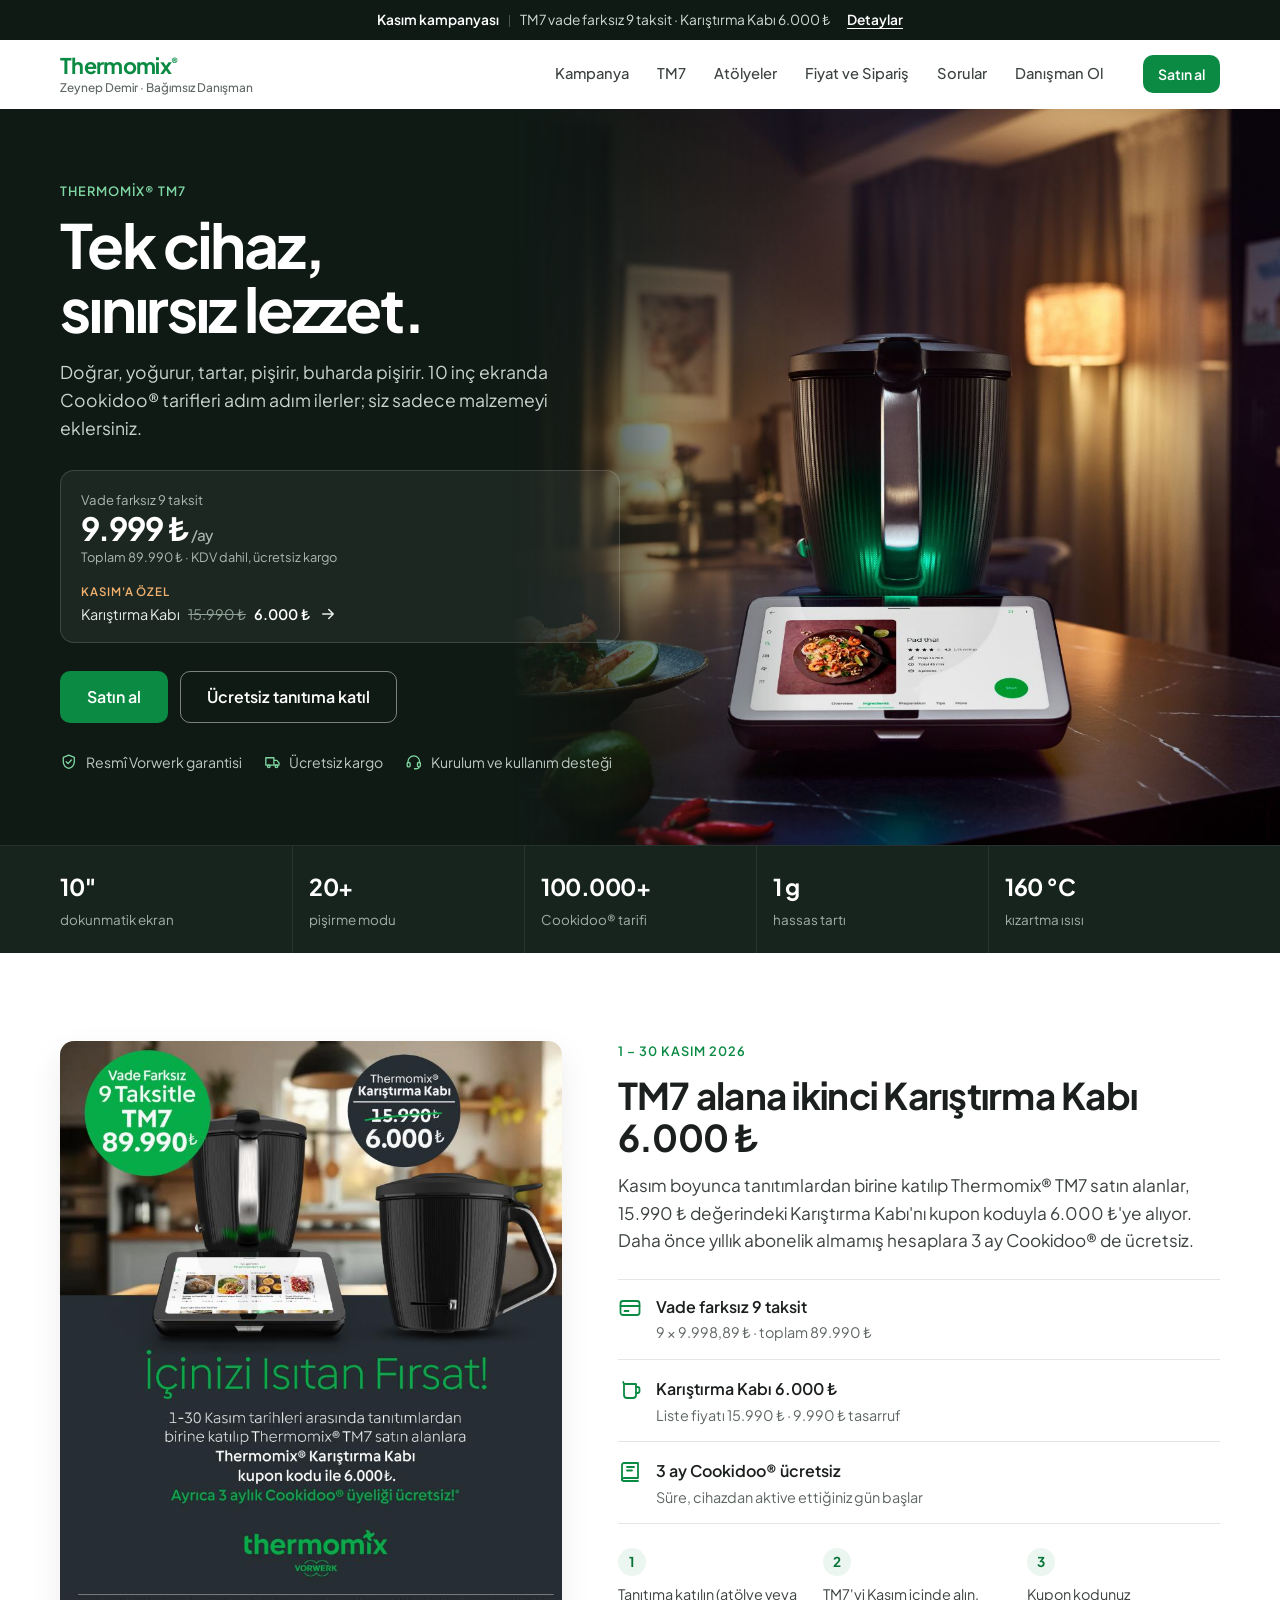
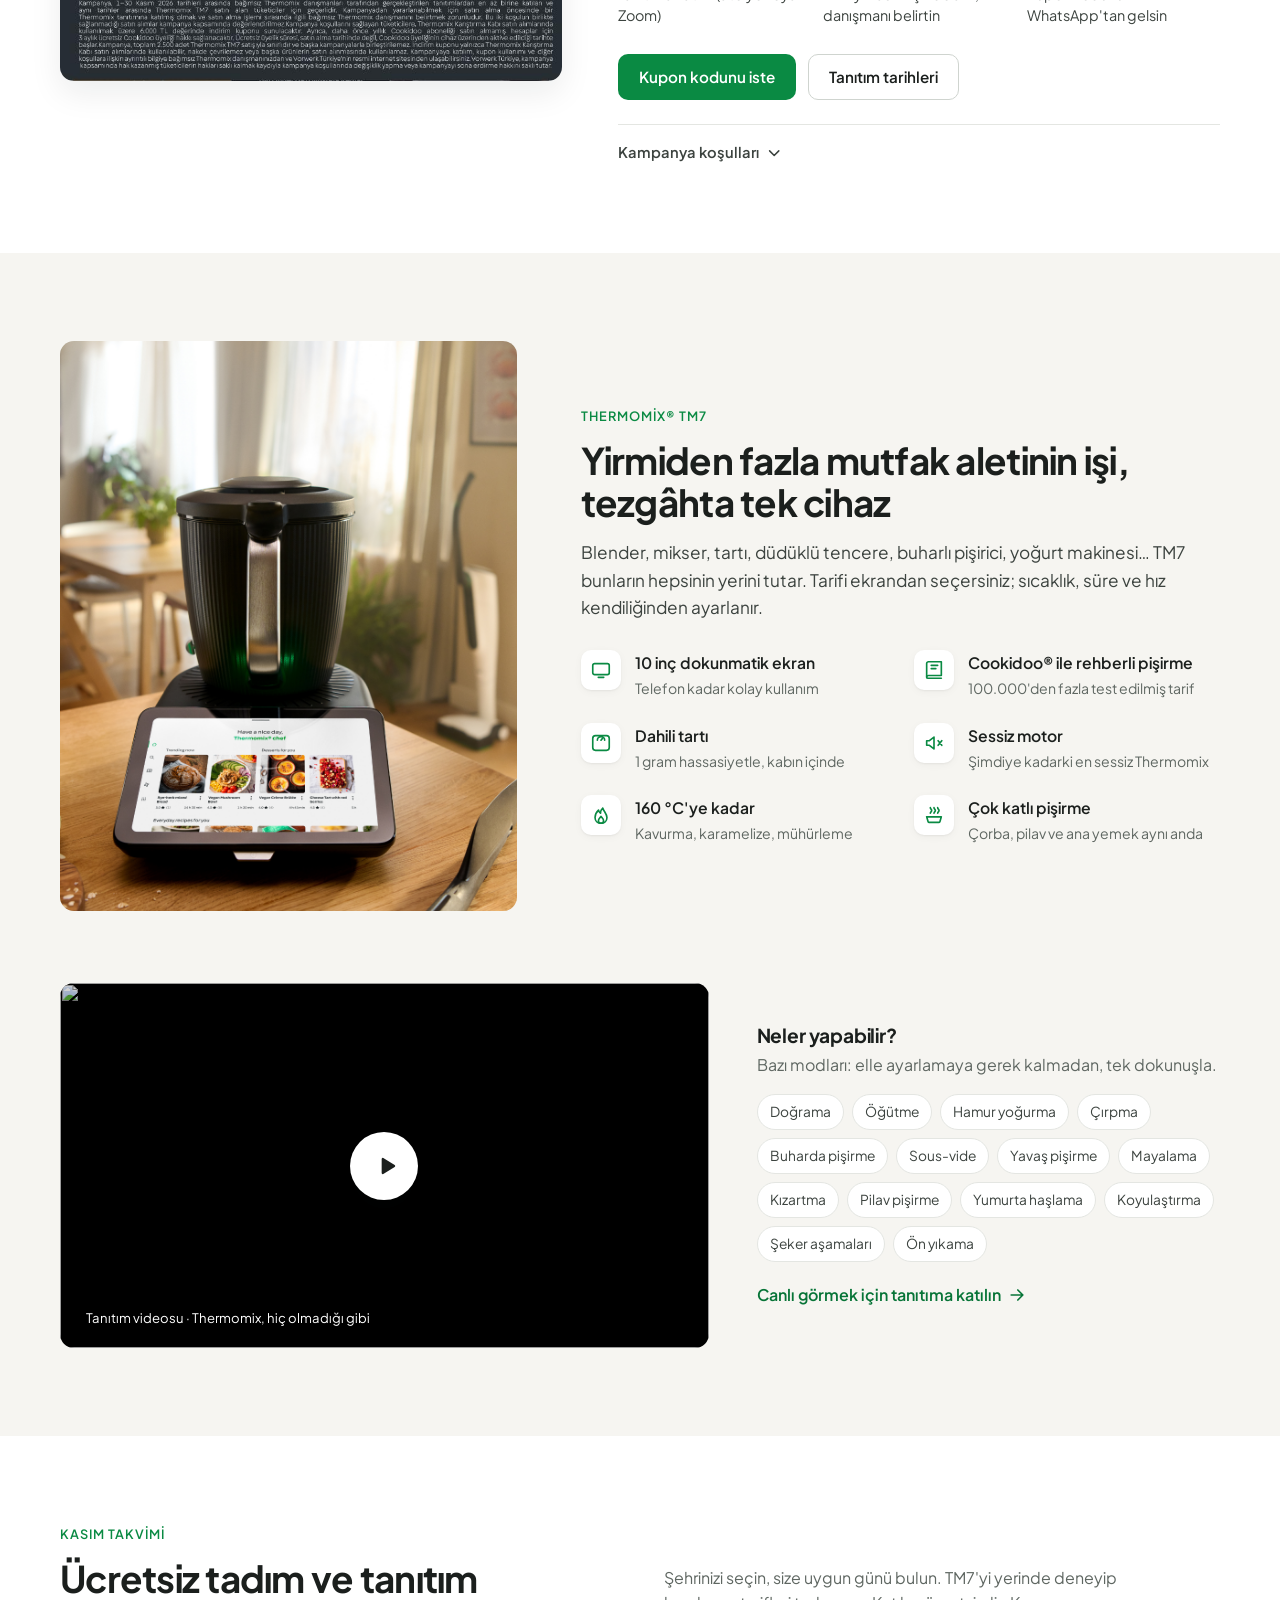
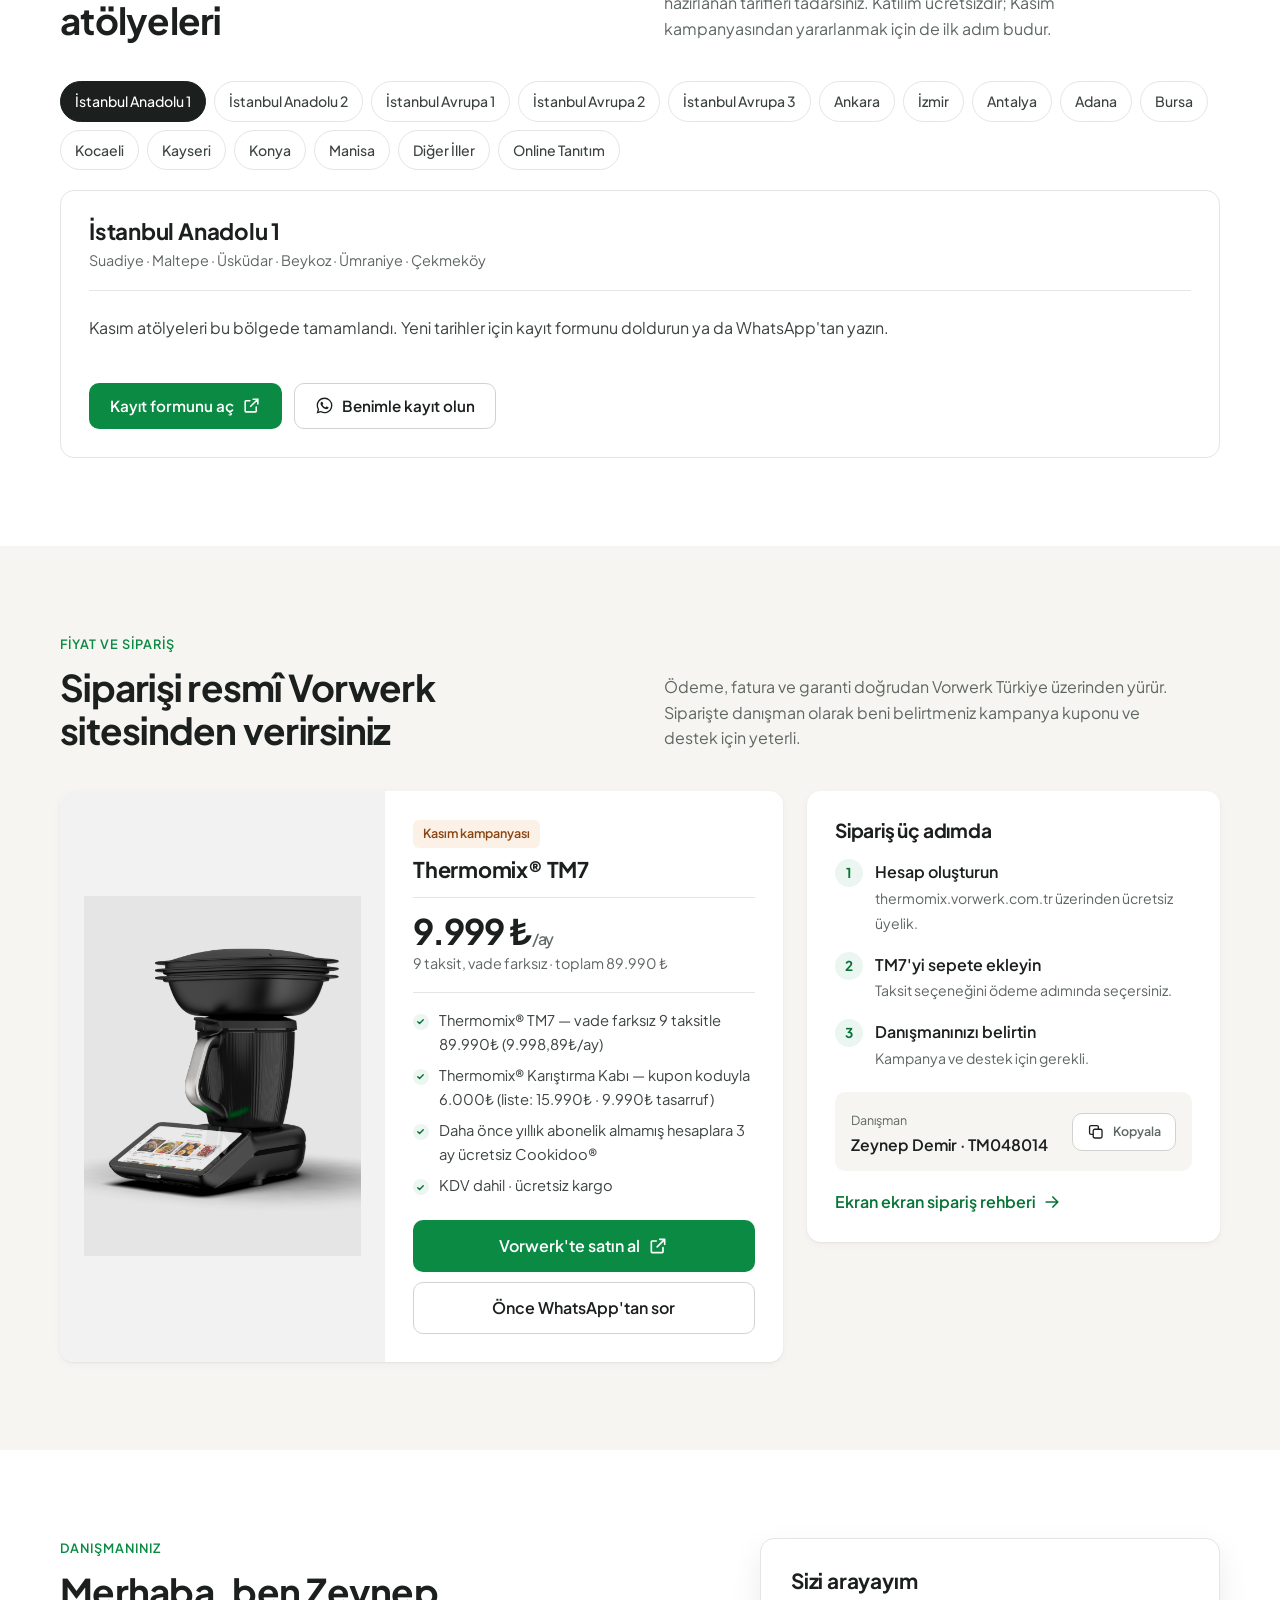
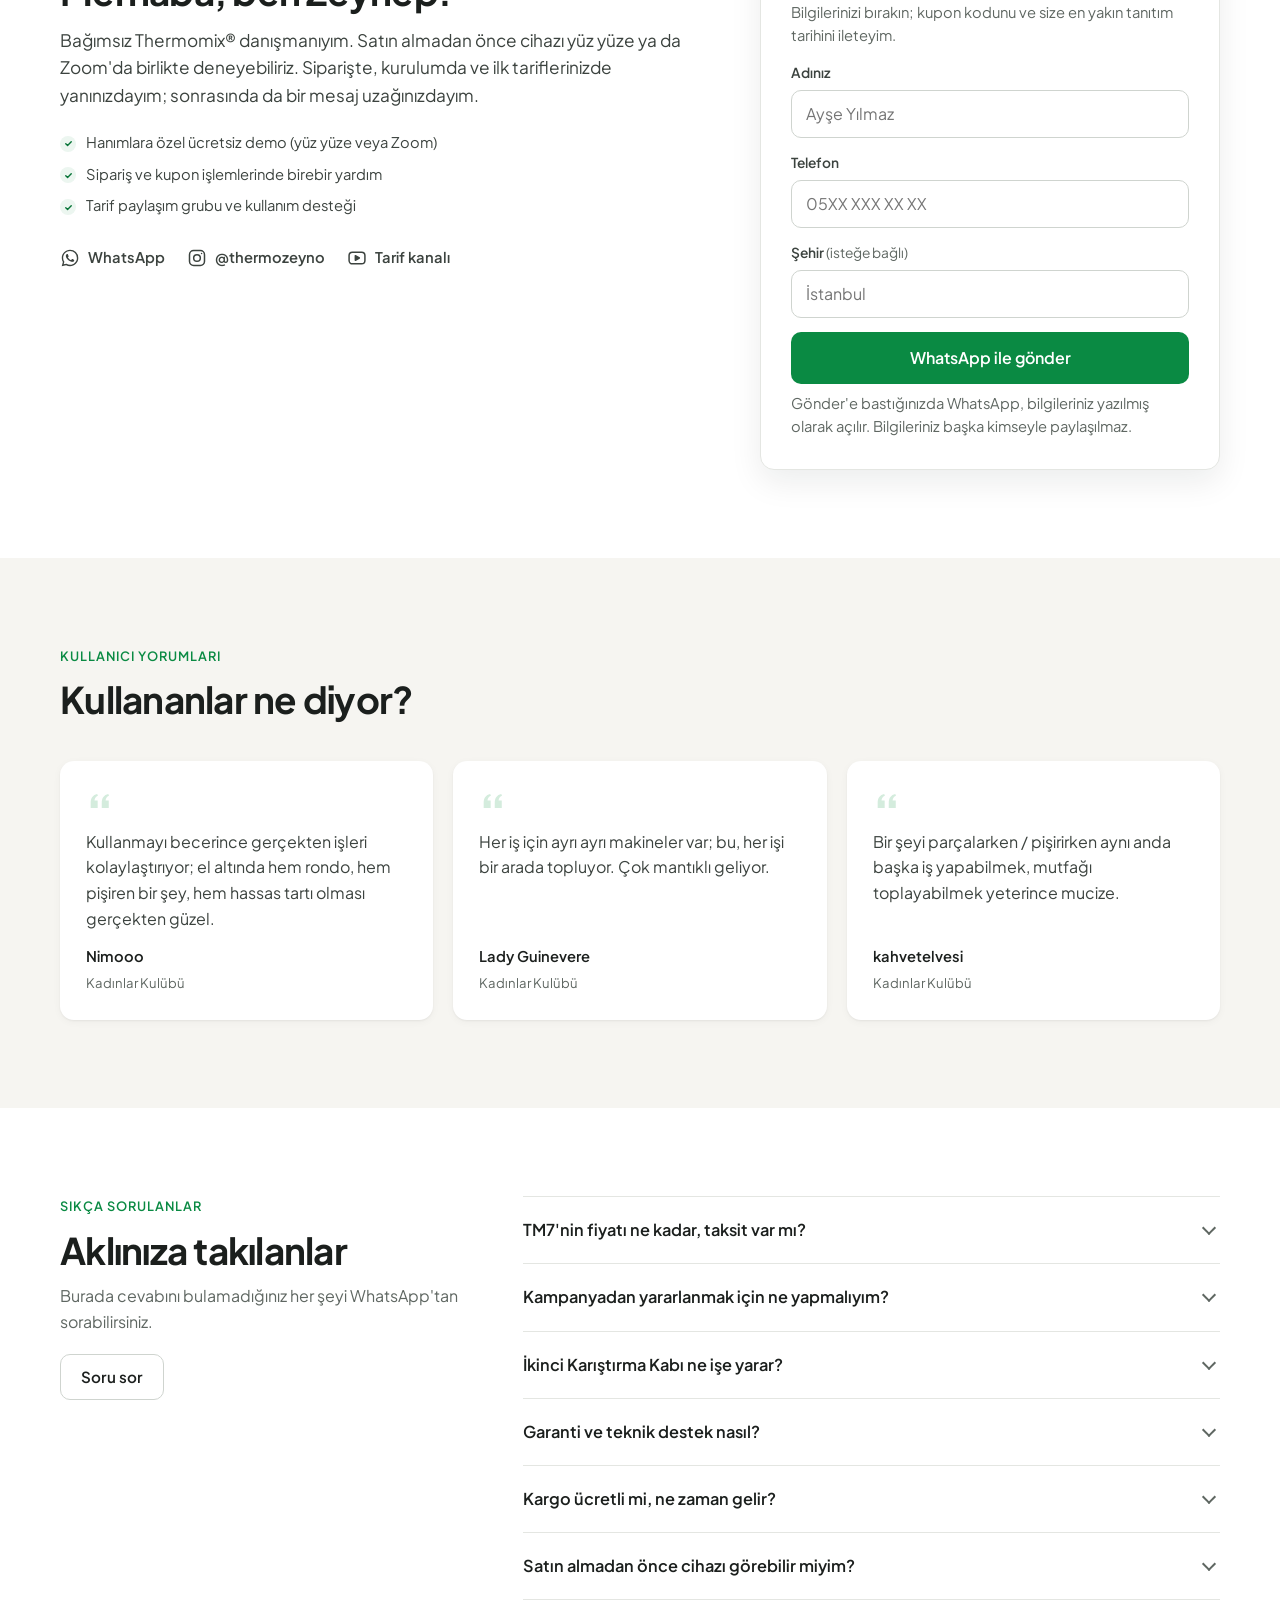
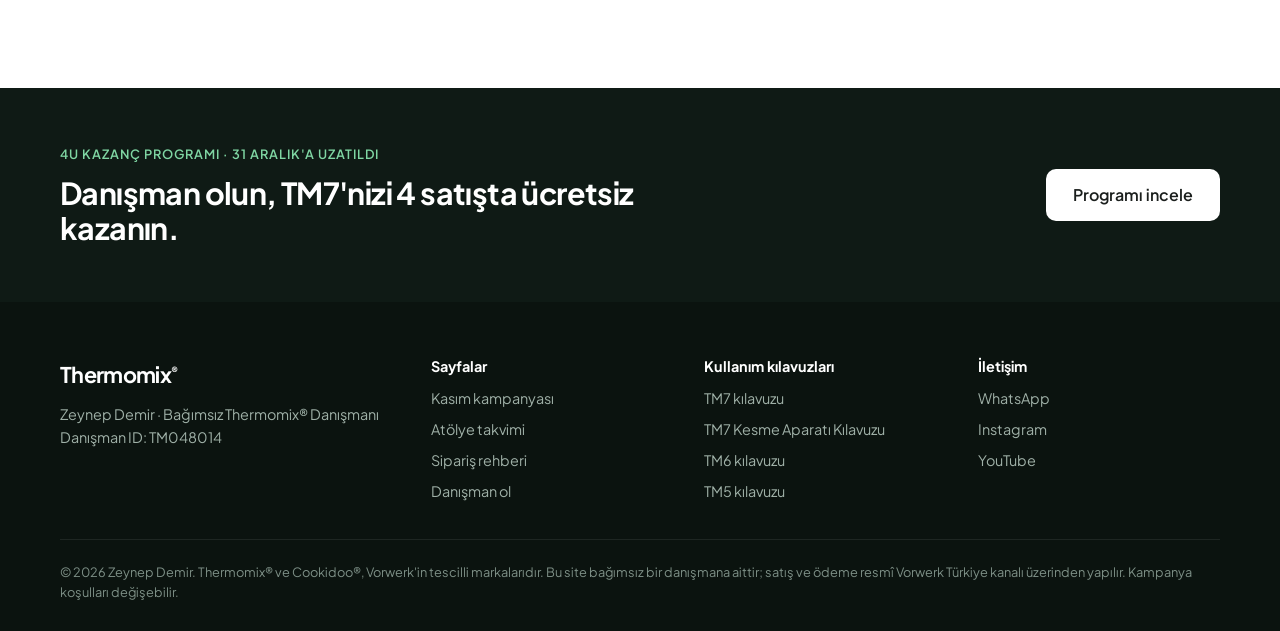
==== commit 63416da6: "Siteyi sadeleştir ve yeniden tasarla, GitHub Pages için hazırla - Ana sayfa 8 bölüme indirildi: hika" ====
--- a/index.html
+++ b/index.html
@@ -2,21 +2,20 @@
 <html lang="tr">
 <head>
   <meta charset="UTF-8" />
-  <meta name="viewport" content="width=device-width, initial-scale=1.0" />
-  <title>Thermomix® TM7 Satın Al | Zeynep Demir Danışman — Kasım Kampanyası & Fiyat</title>
-  <meta name="description" content="Thermomix TM7 satın al: 10 inç ekran, 28 fonksiyon, Cookidoo. Kasım kampanyası: vade farksız 9 taksitle 89.990 TL, Thermomix Karıştırma Kabı 15.990 TL yerine 6.000 TL, 3 ay ücretsiz Cookidoo. Zeynep Demir ile ücretsiz tanıtım ve Kasım atölye takvimi." />
-  <meta name="keywords" content="Thermomix, TM7, Thermomix TM7, Thermomix fiyat, Thermomix kampanya, Thermomix karıştırma kabı, Thermomix 9 taksit, Thermomix atölye, Thermomix danışman, Thermomix satın al, mutfak robotu, Zeynep Demir" />
+  <meta name="viewport" content="width=device-width, initial-scale=1.0, viewport-fit=cover" />
+  <title>Thermomix® TM7 Satın Al | Zeynep Demir — Bağımsız Thermomix Danışmanı</title>
+  <meta name="description" content="Thermomix® TM7'yi resmî Vorwerk kanalından, danışman desteğiyle satın alın. Kasım kampanyası: vade farksız 9 taksitle 89.990 TL, Karıştırma Kabı kuponla 6.000 TL, 3 ay ücretsiz Cookidoo. Ücretsiz tanıtım atölyeleri." />
+  <meta name="keywords" content="Thermomix, TM7, Thermomix TM7 fiyat, Thermomix kampanya, Thermomix karıştırma kabı, Thermomix 9 taksit, Thermomix atölye, Thermomix danışman, Zeynep Demir" />
   <meta name="author" content="Zeynep Demir" />
   <meta name="robots" content="index, follow" />
+  <meta name="theme-color" content="#0f1a15" />
   <link rel="canonical" href="https://thermozeyno.vercel.app/" />
-  <!-- Google Search Console doğrulama -->
   <meta name="google-site-verification" content="e1GO1X0T8JsaPLz1GCuR6tFJCmSAhSsU_cOCl8QjqTU" />
 
-  <!-- Open Graph / sosyal paylaşım -->
   <meta property="og:type" content="website" />
   <meta property="og:locale" content="tr_TR" />
-  <meta property="og:title" content="Thermomix® TM7 Satın Al | Zeynep Demir Danışman — Kasım Kampanyası & Fiyat" />
-  <meta property="og:description" content="Kasım “İçinizi Isıtan Fırsat” kampanyası: vade farksız 9 taksitle 89.990 TL, Thermomix® Karıştırma Kabı 15.990 TL yerine 6.000 TL, 3 ay ücretsiz Cookidoo®. Zeynep Demir ile güvenli sipariş." />
+  <meta property="og:title" content="Thermomix® TM7 — Zeynep Demir, Bağımsız Thermomix Danışmanı" />
+  <meta property="og:description" content="Kasım kampanyası: TM7 vade farksız 9 taksitle 89.990 TL, Karıştırma Kabı kuponla 6.000 TL, 3 ay ücretsiz Cookidoo®." />
   <meta property="og:image" content="https://thermozeyno.vercel.app/img/kampanya-kasim.jpg" />
   <meta property="og:url" content="https://thermozeyno.vercel.app/" />
   <meta name="twitter:card" content="summary_large_image" />
@@ -25,17 +24,16 @@
   <link rel="apple-touch-icon" href="favicon.svg" />
   <link rel="preconnect" href="https://fonts.googleapis.com" />
   <link rel="preconnect" href="https://fonts.gstatic.com" crossorigin />
-  <link rel="stylesheet" href="https://fonts.googleapis.com/css2?family=Plus+Jakarta+Sans:wght@400;500;600;700;800&display=swap" />
+  <link rel="stylesheet" href="https://fonts.googleapis.com/css2?family=Plus+Jakarta+Sans:wght@400;500;600;700&display=swap" />
   <link rel="stylesheet" href="styles.css" />
 
-  <!-- Yapısal veri: Ürün + Kişi (Google zengin sonuçlar) -->
   <script type="application/ld+json">
   {
     "@context": "https://schema.org",
     "@type": "Product",
     "name": "Thermomix® TM7",
-    "image": "https://thermozeyno.vercel.app/img/tm7-hero.png",
-    "description": "Thermomix TM7: 10 inç dokunmatik ekran, 28 fonksiyon, Cookidoo 100.000+ tarif, en sessiz Thermomix.",
+    "image": "https://thermozeyno.vercel.app/img/tm7-side.png",
+    "description": "Thermomix TM7: 10 inç dokunmatik ekran, Cookidoo ile 100.000'den fazla tarif, 20'den fazla mutfak aletinin işlevi tek cihazda.",
     "brand": { "@type": "Brand", "name": "Thermomix" },
     "offers": {
       "@type": "Offer",
@@ -52,10 +50,7 @@
     "@type": "Person",
     "name": "Zeynep Demir",
     "jobTitle": "Bağımsız Thermomix Danışmanı",
-    "sameAs": [
-      "https://instagram.com/thermozeyno",
-      "https://www.youtube.com/@thermozeyno"
-    ]
+    "sameAs": ["https://instagram.com/thermozeyno", "https://www.youtube.com/@thermozeyno"]
   }
   </script>
   <script type="application/ld+json">
@@ -63,478 +58,375 @@
     "@context": "https://schema.org",
     "@type": "FAQPage",
     "mainEntity": [
-      { "@type": "Question", "name": "Thermomix TM7 fiyatı ne kadar?", "acceptedAnswer": { "@type": "Answer", "text": "Kasım kampanyasında TM7 vade farksız 9 taksitle 89.990 TL (aylık 9.998,89 TL). 1-30 Kasım 2026 arasında bir tanıtıma katılıp TM7 alanlara 15.990 TL değerindeki Thermomix® Karıştırma Kabı özel kupon koduyla 6.000 TL'dir (9.990 TL tasarruf). Daha önce yıllık Cookidoo aboneliği almamış hesaplara 3 ay ücretsiz üyelik sağlanır. Kampanya 2.500 adet TM7 ile sınırlıdır." } },
-      { "@type": "Question", "name": "Taksit imkânı var mı?", "acceptedAnswer": { "@type": "Answer", "text": "Kasım kampanyasında Thermomix TM7 için vade farksız 9 taksit imkânı vardır (aylık 9.998,89 TL, toplam 89.990 TL)." } },
-      { "@type": "Question", "name": "Kampanyadan yararlanmak için ne gerekiyor?", "acceptedAnswer": { "@type": "Answer", "text": "Satın almadan önce bağımsız Thermomix danışmanlarının tanıtımlarından en az birine katılmış olmak ve satın alma sırasında danışmanınızı (Zeynep Demir, TM048014) belirtmek zorunludur." } },
-      { "@type": "Question", "name": "Garanti ve destek nasıl?", "acceptedAnswer": { "@type": "Answer", "text": "Cihaz resmi Vorwerk garantisi kapsamındadır ve ömür boyu ücretsiz danışman desteği sunulur." } },
-      { "@type": "Question", "name": "Nasıl sipariş veririm?", "acceptedAnswer": { "@type": "Answer", "text": "Sipariş adımlarını izleyip ödeme sırasında Danışman ID TM048014 yazmanız yeterli." } }
+      { "@type": "Question", "name": "Thermomix TM7 fiyatı ne kadar?", "acceptedAnswer": { "@type": "Answer", "text": "TM7 89.990 TL'dir ve Kasım kampanyasında vade farksız 9 taksitle (aylık 9.998,89 TL) alınabilir. 1-30 Kasım 2026 arasında bir tanıtıma katılıp TM7 alanlara 15.990 TL'lik Karıştırma Kabı kupon koduyla 6.000 TL'dir." } },
+      { "@type": "Question", "name": "Kampanyadan yararlanmak için ne gerekiyor?", "acceptedAnswer": { "@type": "Answer", "text": "Satın almadan önce bir Thermomix tanıtımına katılmış olmak ve siparişte danışmanınızı (Zeynep Demir, TM048014) belirtmek gerekir." } },
+      { "@type": "Question", "name": "Garanti ve destek nasıl?", "acceptedAnswer": { "@type": "Answer", "text": "Cihaz resmî Vorwerk garantisi kapsamındadır; kurulum ve kullanımda danışman desteği ücretsizdir." } },
+      { "@type": "Question", "name": "Nasıl sipariş veririm?", "acceptedAnswer": { "@type": "Answer", "text": "Siparişi resmî Vorwerk sitesinden verirsiniz; sipariş sırasında danışman olarak Zeynep Demir'i (TM048014) belirtmeniz yeterlidir." } }
     ]
   }
   </script>
 </head>
 <body>
-  <!-- Üst menü -->
-  <header class="site-header" id="top">
+  <a class="skip-link" href="#icerik">İçeriğe geç</a>
+
+  <div class="topbar">
+    <div class="container topbar-inner">
+      <p><strong>Kasım kampanyası</strong><span class="topbar-sep" aria-hidden="true"></span><span class="tb-long">TM7 vade farksız 9 taksit · </span>Karıştırma Kabı 6.000 ₺</p>
+      <a href="#kampanya">Detaylar</a>
+    </div>
+  </div>
+
+  <header class="site-header">
     <div class="container nav">
-      <a href="#top" class="brand">Thermomix<span>®</span></a>
-      <button class="nav-toggle" id="nav-toggle" aria-label="Menüyü aç/kapat" aria-expanded="false" aria-controls="nav-links">
-        <span></span><span></span><span></span>
-      </button>
-      <nav class="nav-links" id="nav-links">
-        <a href="#hikayeler">Hikayeler</a>
-        <a href="#video">Tanıtım</a>
-        <a href="#urun">Ürün</a>
-        <a href="#ozellikler">Özellikler</a>
-        <a href="#kampanya">Kampanyalar</a>
+      <a href="index.html" class="brand" aria-label="Ana sayfa">
+        <span class="brand-mark">Thermomix<sup>®</sup></span>
+        <span class="brand-sub">Zeynep Demir · Bağımsız Danışman</span>
+      </a>
+      <nav class="nav-links" id="nav-links" aria-label="Ana menü">
+        <a href="#kampanya">Kampanya</a>
+        <a href="#tm7">TM7</a>
         <a href="#atolyeler">Atölyeler</a>
-        <a href="#danisman">Danışman</a>
+        <a href="#satin-al">Fiyat ve Sipariş</a>
+        <a href="#sss">Sorular</a>
         <a href="danisman-ol.html">Danışman Ol</a>
-        <a href="#modeller" class="nav-cta">Satın Al</a>
+        <a href="#" class="nav-wa js-wa"><svg class="i"><use href="img/icons.svg#whatsapp"/></svg> WhatsApp'tan yazın</a>
       </nav>
+      <div class="nav-actions">
+        <a href="#satin-al" class="btn btn-primary btn-sm">Satın al</a>
+        <button class="nav-toggle" type="button" aria-label="Menüyü aç" aria-expanded="false" aria-controls="nav-links">
+          <svg class="i i-open"><use href="img/icons.svg#menu"/></svg>
+          <svg class="i i-close"><use href="img/icons.svg#close"/></svg>
+        </button>
+      </div>
     </div>
   </header>
 
-  <!-- Kampanya duyuru bandı -->
-  <div class="announce" id="announce">
-    <div class="container" id="announce-text">🎁 Bu ayın kampanyası yükleniyor…</div>
-  </div>
-
-  <!-- Hero -->
-  <section class="hero hero-photo">
-    <div class="hero-bg" aria-hidden="true"></div>
-    <div class="container hero-inner">
-      <div class="hero-text">
-        <span class="badge">★ Yeni Nesil Thermomix® TM7</span>
-        <h1>Tek Cihaz.<br/><em>Sınırsız Lezzet.</em></h1>
-        <p class="lead">
-          Pişirin, doğrayın, yoğurun, tartın, buharda pişirin — <strong>28 fonksiyon tek akıllı cihazda.</strong>
-          10 inç dokunmatik ekran ve Cookidoo® ile her tarif adım adım, ilk seferde mükemmel.
-        </p>
-        <div class="hero-price">
-          <div class="hero-price-main">
-            <span>Vade farksız 9 taksit</span>
-            <strong>9.999 ₺<small> /ay</small></strong>
-            <span>Toplam 89.990 ₺ · KDV dahil</span>
-          </div>
-          <a href="#kampanya" class="hero-price-gift">
-            <span class="ico">🥣</span>
-            <span><b>Kasım fırsatı</b> Karıştırma Kabı <s>15.990 ₺</s> <strong>6.000 ₺</strong> + 3 ay Cookidoo® ücretsiz</span>
-            <span class="go">→</span>
-          </a>
-        </div>
-        <div class="hero-actions">
-          <a href="#modeller" class="btn btn-primary btn-lg">Hemen Satın Al →</a>
-          <a href="#" class="btn btn-whatsapp btn-lg" id="hero-wa">
-            <span class="wa-ico">✆</span> WhatsApp'tan Yaz
-          </a>
-        </div>
-        <ul class="hero-proof">
-          <li>Resmî Vorwerk garantisi</li>
-          <li>Ücretsiz kargo</li>
-          <li>Ömür boyu danışman desteği</li>
+  <main id="icerik">
+    <!-- Giriş -->
+    <section class="hero">
+      <div class="container hero-inner">
+        <div class="hero-copy">
+          <p class="eyebrow eyebrow-light">Thermomix® TM7</p>
+          <h1>Tek cihaz,<br />sınırsız lezzet.</h1>
+          <p class="hero-lead">Doğrar, yoğurur, tartar, pişirir, buharda pişirir. 10 inç ekranda Cookidoo® tarifleri adım adım ilerler; siz sadece malzemeyi eklersiniz.</p>
+
+          <div class="hero-price">
+            <div>
+              <span class="hero-price-label">Vade farksız <span class="js-installments">9</span> taksit</span>
+              <span class="hero-price-value"><span class="js-monthly">9.999 ₺</span><small>/ay</small></span>
+              <span class="hero-price-note">Toplam <span class="js-total">89.990 ₺</span> · KDV dahil, ücretsiz kargo</span>
+            </div>
+            <a href="#kampanya" class="hero-offer">
+              <span class="hero-offer-tag">Kasım'a özel</span>
+              Karıştırma Kabı <s>15.990 ₺</s> <strong>6.000 ₺</strong>
+              <svg class="i"><use href="img/icons.svg#arrow-right"/></svg>
+            </a>
+          </div>
+
+          <div class="hero-actions">
+            <a href="#satin-al" class="btn btn-primary btn-lg">Satın al</a>
+            <a href="#atolyeler" class="btn btn-outline-light btn-lg">Ücretsiz tanıtıma katıl</a>
+          </div>
+
+          <ul class="hero-proof">
+            <li><svg class="i"><use href="img/icons.svg#shield"/></svg> Resmî Vorwerk garantisi</li>
+            <li><svg class="i"><use href="img/icons.svg#truck"/></svg> Ücretsiz kargo</li>
+            <li><svg class="i"><use href="img/icons.svg#support"/></svg> Kurulum ve kullanım desteği</li>
+          </ul>
+        </div>
+      </div>
+    </section>
+
+    <!-- Kısa bilgiler -->
+    <div class="facts">
+      <div class="container facts-inner">
+        <div class="fact"><strong>10″</strong><span>dokunmatik ekran</span></div>
+        <div class="fact"><strong>20+</strong><span>pişirme modu</span></div>
+        <div class="fact"><strong>100.000+</strong><span>Cookidoo® tarifi</span></div>
+        <div class="fact"><strong>1 g</strong><span>hassas tartı</span></div>
+        <div class="fact"><strong>160 °C</strong><span>kızartma ısısı</span></div>
+      </div>
+    </div>
+
+    <!-- Kasım kampanyası -->
+    <section id="kampanya" class="section">
+      <div class="container campaign">
+        <figure class="campaign-media">
+          <img src="img/kampanya-kasim.jpg" width="800" height="1000" alt="Kasım kampanyası: TM7 vade farksız 9 taksitle 89.990 TL, Karıştırma Kabı 15.990 TL yerine 6.000 TL" loading="lazy" />
+        </figure>
+        <div class="campaign-body">
+          <p class="eyebrow">1 – 30 Kasım 2026</p>
+          <h2>TM7 alana ikinci Karıştırma Kabı 6.000 ₺</h2>
+          <p class="countdown" id="campaign-countdown" hidden></p>
+          <p class="text-lg">Kasım boyunca tanıtımlardan birine katılıp Thermomix® TM7 satın alanlar, 15.990 ₺ değerindeki Karıştırma Kabı'nı kupon koduyla 6.000 ₺'ye alıyor. Daha önce yıllık abonelik almamış hesaplara 3 ay Cookidoo® de ücretsiz.</p>
+
+          <ul class="offer-list">
+            <li>
+              <svg class="i"><use href="img/icons.svg#card"/></svg>
+              <div><strong>Vade farksız 9 taksit</strong><span>9 × 9.998,89 ₺ · toplam 89.990 ₺</span></div>
+            </li>
+            <li>
+              <svg class="i"><use href="img/icons.svg#bowl"/></svg>
+              <div><strong>Karıştırma Kabı 6.000 ₺</strong><span>Liste fiyatı 15.990 ₺ · 9.990 ₺ tasarruf</span></div>
+            </li>
+            <li>
+              <svg class="i"><use href="img/icons.svg#book"/></svg>
+              <div><strong>3 ay Cookidoo® ücretsiz</strong><span>Süre, cihazdan aktive ettiğiniz gün başlar</span></div>
+            </li>
+          </ul>
+
+          <ol class="steps-inline">
+            <li><span>1</span>Tanıtıma katılın (atölye veya Zoom)</li>
+            <li><span>2</span>TM7'yi Kasım içinde alın, danışmanı belirtin</li>
+            <li><span>3</span>Kupon kodunuz WhatsApp'tan gelsin</li>
+          </ol>
+
+          <div class="btn-row">
+            <a href="#" class="btn btn-primary js-wa" data-msg="Merhaba Zeynep Hanım, Kasım kampanyasındaki Karıştırma Kabı kuponu hakkında bilgi almak istiyorum.">Kupon kodunu iste</a>
+            <a href="#atolyeler" class="btn btn-outline">Tanıtım tarihleri</a>
+          </div>
+
+          <details class="terms">
+            <summary>Kampanya koşulları <svg class="i"><use href="img/icons.svg#chevron-down"/></svg></summary>
+            <p>Kampanya, 1–30 Kasım 2026 tarihleri arasında bağımsız Thermomix danışmanlarının tanıtımlarından en az birine katılan ve aynı tarihler arasında Thermomix TM7 satın alan tüketiciler için geçerlidir. Satın alma öncesinde bir tanıtıma katılmış olmak ve satın alma sırasında ilgili danışmanı belirtmek zorunludur.</p>
+            <p>Koşulları sağlayanlara Karıştırma Kabı alımında kullanılmak üzere indirim kuponu verilir; kupon nakde çevrilemez ve başka üründe kullanılamaz. Daha önce yıllık Cookidoo aboneliği almamış hesaplara 3 aylık ücretsiz üyelik sağlanır. Kampanya toplam 2.500 adet TM7 ile sınırlıdır, başka kampanyalarla birleştirilemez. Vorwerk Türkiye koşulları değiştirme hakkını saklı tutar. <a href="https://thermomix.vorwerk.com.tr/pages/promotion-page" target="_blank" rel="noopener">Resmî kampanya sayfası</a></p>
+          </details>
+        </div>
+      </div>
+    </section>
+
+    <!-- TM7 -->
+    <section id="tm7" class="section section-muted">
+      <div class="container">
+        <div class="split">
+          <div class="split-media">
+            <img src="img/tm7-detail.png" width="1000" height="1300" alt="Thermomix TM7 mutfak tezgâhında, ekranda Cookidoo tarifleri" loading="lazy" />
+          </div>
+          <div class="split-body">
+            <p class="eyebrow">Thermomix® TM7</p>
+            <h2>Yirmiden fazla mutfak aletinin işi, tezgâhta tek cihaz</h2>
+            <p class="text-lg">Blender, mikser, tartı, düdüklü tencere, buharlı pişirici, yoğurt makinesi… TM7 bunların hepsinin yerini tutar. Tarifi ekrandan seçersiniz; sıcaklık, süre ve hız kendiliğinden ayarlanır.</p>
+            <ul class="feature-grid">
+              <li><svg class="i"><use href="img/icons.svg#screen"/></svg><div><strong>10 inç dokunmatik ekran</strong><span>Telefon kadar kolay kullanım</span></div></li>
+              <li><svg class="i"><use href="img/icons.svg#book"/></svg><div><strong>Cookidoo® ile rehberli pişirme</strong><span>100.000'den fazla test edilmiş tarif</span></div></li>
+              <li><svg class="i"><use href="img/icons.svg#scale"/></svg><div><strong>Dahili tartı</strong><span>1 gram hassasiyetle, kabın içinde</span></div></li>
+              <li><svg class="i"><use href="img/icons.svg#quiet"/></svg><div><strong>Sessiz motor</strong><span>Şimdiye kadarki en sessiz Thermomix</span></div></li>
+              <li><svg class="i"><use href="img/icons.svg#flame"/></svg><div><strong>160 °C'ye kadar</strong><span>Kavurma, karamelize, mühürleme</span></div></li>
+              <li><svg class="i"><use href="img/icons.svg#steam"/></svg><div><strong>Çok katlı pişirme</strong><span>Çorba, pilav ve ana yemek aynı anda</span></div></li>
+            </ul>
+          </div>
+        </div>
+
+        <div class="tm7-more">
+          <button type="button" class="video-facade" data-yt="__Pzaip-now" aria-label="Thermomix TM7 tanıtım videosunu oynat">
+            <img src="https://i.ytimg.com/vi/__Pzaip-now/hqdefault.jpg" alt="" loading="lazy" />
+            <span class="video-play"><svg class="i"><use href="img/icons.svg#play"/></svg></span>
+            <span class="video-caption">Tanıtım videosu · Thermomix, hiç olmadığı gibi</span>
+          </button>
+          <div class="modes">
+            <h3>Neler yapabilir?</h3>
+            <p>Bazı modları: elle ayarlamaya gerek kalmadan, tek dokunuşla.</p>
+            <ul class="tag-list">
+              <li>Doğrama</li><li>Öğütme</li><li>Hamur yoğurma</li><li>Çırpma</li><li>Buharda pişirme</li><li>Sous-vide</li><li>Yavaş pişirme</li><li>Mayalama</li><li>Kızartma</li><li>Pilav pişirme</li><li>Yumurta haşlama</li><li>Koyulaştırma</li><li>Şeker aşamaları</li><li>Ön yıkama</li>
+            </ul>
+            <a href="#atolyeler" class="link-arrow">Canlı görmek için tanıtıma katılın <svg class="i"><use href="img/icons.svg#arrow-right"/></svg></a>
+          </div>
+        </div>
+      </div>
+    </section>
+
+    <!-- Atölyeler -->
+    <section id="atolyeler" class="section">
+      <div class="container">
+        <div class="section-head">
+          <div>
+            <p class="eyebrow">Kasım takvimi</p>
+            <h2>Ücretsiz tadım ve tanıtım atölyeleri</h2>
+          </div>
+          <p>Şehrinizi seçin, size uygun günü bulun. TM7'yi yerinde deneyip hazırlanan tarifleri tadarsınız. Katılım ücretsizdir; Kasım kampanyasından yararlanmak için de ilk adım budur.</p>
+        </div>
+        <div class="workshops" id="workshops"></div>
+      </div>
+    </section>
+
+    <!-- Fiyat ve sipariş -->
+    <section id="satin-al" class="section section-muted">
+      <div class="container">
+        <div class="section-head">
+          <div>
+            <p class="eyebrow">Fiyat ve sipariş</p>
+            <h2>Siparişi resmî Vorwerk sitesinden verirsiniz</h2>
+          </div>
+          <p>Ödeme, fatura ve garanti doğrudan Vorwerk Türkiye üzerinden yürür. Siparişte danışman olarak beni belirtmeniz kampanya kuponu ve destek için yeterli.</p>
+        </div>
+
+        <div class="buy">
+          <article class="product" id="product">
+            <div class="product-media">
+              <img src="img/tm7-side.png" width="1000" height="1300" alt="Thermomix TM7" loading="lazy" />
+            </div>
+            <div class="product-body">
+              <span class="product-tag">Kasım kampanyası</span>
+              <h3 class="js-model-name">Thermomix® TM7</h3>
+              <div class="product-price">
+                <span class="product-monthly"><span class="js-monthly">9.999 ₺</span><small>/ay</small></span>
+                <span class="product-total"><span class="js-installments">9</span> taksit, vade farksız · toplam <span class="js-total">89.990 ₺</span></span>
+              </div>
+              <ul class="check-list js-includes"></ul>
+              <div class="btn-col">
+                <a href="#" class="btn btn-primary btn-lg js-buy" target="_blank" rel="noopener">Vorwerk'te satın al <svg class="i"><use href="img/icons.svg#external"/></svg></a>
+                <a href="#" class="btn btn-outline btn-lg js-wa" data-msg="Merhaba Zeynep Hanım, TM7 siparişi vermeden önce bilgi almak istiyorum.">Önce WhatsApp'tan sor</a>
+              </div>
+            </div>
+          </article>
+
+          <aside class="order-card">
+            <h3>Sipariş üç adımda</h3>
+            <ol class="order-mini">
+              <li><strong>Hesap oluşturun</strong><span>thermomix.vorwerk.com.tr üzerinden ücretsiz üyelik.</span></li>
+              <li><strong>TM7'yi sepete ekleyin</strong><span>Taksit seçeneğini ödeme adımında seçersiniz.</span></li>
+              <li><strong>Danışmanınızı belirtin</strong><span>Kampanya ve destek için gerekli.</span></li>
+            </ol>
+            <div class="advisor-id">
+              <div>
+                <span>Danışman</span>
+                <strong><span class="js-advisor-name">Zeynep Demir</span> · <span class="js-advisor-id">TM048014</span></strong>
+              </div>
+              <button type="button" class="btn btn-outline btn-sm js-copy-id"><svg class="i"><use href="img/icons.svg#copy"/></svg> <span>Kopyala</span></button>
+            </div>
+            <a href="siparis-adimlari.html" class="link-arrow">Ekran ekran sipariş rehberi <svg class="i"><use href="img/icons.svg#arrow-right"/></svg></a>
+          </aside>
+        </div>
+      </div>
+    </section>
+
+    <!-- Danışman -->
+    <section id="danisman" class="section">
+      <div class="container contact">
+        <div class="contact-intro">
+          <p class="eyebrow">Danışmanınız</p>
+          <h2>Merhaba, ben Zeynep.</h2>
+          <p class="text-lg">Bağımsız Thermomix® danışmanıyım. Satın almadan önce cihazı yüz yüze ya da Zoom'da birlikte deneyebiliriz. Siparişte, kurulumda ve ilk tariflerinizde yanınızdayım; sonrasında da bir mesaj uzağınızdayım.</p>
+          <ul class="check-list">
+            <li>Hanımlara özel ücretsiz demo (yüz yüze veya Zoom)</li>
+            <li>Sipariş ve kupon işlemlerinde birebir yardım</li>
+            <li>Tarif paylaşım grubu ve kullanım desteği</li>
+          </ul>
+          <div class="social">
+            <a href="#" class="js-wa"><svg class="i"><use href="img/icons.svg#whatsapp"/></svg> WhatsApp</a>
+            <a href="#" class="js-ig"><svg class="i"><use href="img/icons.svg#instagram"/></svg> @thermozeyno</a>
+            <a href="#" class="js-yt"><svg class="i"><use href="img/icons.svg#youtube"/></svg> Tarif kanalı</a>
+          </div>
+        </div>
+
+        <form class="form-card" id="lead-form" novalidate>
+          <h3>Sizi arayayım</h3>
+          <p>Bilgilerinizi bırakın; kupon kodunu ve size en yakın tanıtım tarihini ileteyim.</p>
+          <label class="field">
+            <span>Adınız</span>
+            <input type="text" name="name" autocomplete="name" placeholder="Ayşe Yılmaz" required />
+          </label>
+          <label class="field">
+            <span>Telefon</span>
+            <input type="tel" name="phone" autocomplete="tel" inputmode="tel" placeholder="05XX XXX XX XX" required />
+          </label>
+          <label class="field">
+            <span>Şehir <em>(isteğe bağlı)</em></span>
+            <input type="text" name="city" autocomplete="address-level2" placeholder="İstanbul" />
+          </label>
+          <p class="form-error" id="lead-error" role="alert" hidden></p>
+          <button type="submit" class="btn btn-primary btn-lg btn-block">WhatsApp ile gönder</button>
+          <p class="form-note">Gönder'e bastığınızda WhatsApp, bilgileriniz yazılmış olarak açılır. Bilgileriniz başka kimseyle paylaşılmaz.</p>
+        </form>
+      </div>
+    </section>
+
+    <!-- Yorumlar -->
+    <section class="section section-muted">
+      <div class="container">
+        <div class="section-head">
+          <div>
+            <p class="eyebrow">Kullanıcı yorumları</p>
+            <h2>Kullananlar ne diyor?</h2>
+          </div>
+        </div>
+        <div class="quotes" id="testimonials"></div>
+      </div>
+    </section>
+
+    <!-- SSS -->
+    <section id="sss" class="section">
+      <div class="container faq-layout">
+        <div>
+          <p class="eyebrow">Sıkça sorulanlar</p>
+          <h2>Aklınıza takılanlar</h2>
+          <p>Burada cevabını bulamadığınız her şeyi WhatsApp'tan sorabilirsiniz.</p>
+          <a href="#" class="btn btn-outline js-wa">Soru sor</a>
+        </div>
+        <div class="faq-list">
+          <details class="faq"><summary>TM7'nin fiyatı ne kadar, taksit var mı?</summary><p>TM7'nin fiyatı 89.990 ₺'dir. Kasım kampanyasında vade farksız 9 taksitle alabilirsiniz: aylık 9.998,89 ₺. Fiyata KDV ve kargo dahildir.</p></details>
+          <details class="faq"><summary>Kampanyadan yararlanmak için ne yapmalıyım?</summary><p>İki koşul var: satın almadan önce bir Thermomix tanıtımına katılmak ve siparişte danışmanınızı belirtmek (Zeynep Demir · TM048014). <a href="#atolyeler">Atölye takviminden</a> bir gün seçebilir ya da benimle Zoom'da tanıtım planlayabilirsiniz. Kampanya 2.500 adet TM7 ile sınırlıdır.</p></details>
+          <details class="faq"><summary>İkinci Karıştırma Kabı ne işe yarar?</summary><p>Bir kapta yemek pişerken diğerinde tatlı, hamur ya da sos hazırlarsınız; arada kabı yıkamayı beklemezsiniz. Kupon yalnızca Karıştırma Kabı alımında geçerlidir.</p></details>
+          <details class="faq"><summary>Garanti ve teknik destek nasıl?</summary><p>Cihaz resmî Vorwerk garantisi kapsamındadır ve servis Vorwerk Türkiye tarafından verilir. Kurulum, kullanım ve tarifler için ben de her zaman ulaşılabilir durumdayım.</p></details>
+          <details class="faq"><summary>Kargo ücretli mi, ne zaman gelir?</summary><p>Kargo ücretsizdir. Sipariş genellikle birkaç iş günü içinde kargoya verilir; takibini Vorwerk hesabınızdan yaparsınız.</p></details>
+          <details class="faq"><summary>Satın almadan önce cihazı görebilir miyim?</summary><p>Elbette. Ücretsiz atölyelere katılabilir ya da benimle yüz yüze veya Zoom üzerinden birebir demo planlayabilirsiniz. Demolarım hanımlara özeldir.</p></details>
+        </div>
+      </div>
+    </section>
+
+    <!-- Danışman ol -->
+    <section class="join">
+      <div class="container join-inner">
+        <div>
+          <p class="eyebrow eyebrow-light">4U Kazanç Programı · 31 Aralık'a uzatıldı</p>
+          <h2>Danışman olun, TM7'nizi 4 satışta ücretsiz kazanın.</h2>
+        </div>
+        <a href="danisman-ol.html" class="btn btn-light btn-lg">Programı incele</a>
+      </div>
+    </section>
+  </main>
+
+  <footer class="site-footer">
+    <div class="container footer-grid">
+      <div class="footer-brand">
+        <span class="brand-mark">Thermomix<sup>®</sup></span>
+        <p>Zeynep Demir · Bağımsız Thermomix® Danışmanı<br />Danışman ID: <span class="js-advisor-id">TM048014</span></p>
+      </div>
+      <div>
+        <h4>Sayfalar</h4>
+        <ul>
+          <li><a href="#kampanya">Kasım kampanyası</a></li>
+          <li><a href="#atolyeler">Atölye takvimi</a></li>
+          <li><a href="siparis-adimlari.html">Sipariş rehberi</a></li>
+          <li><a href="danisman-ol.html">Danışman ol</a></li>
         </ul>
       </div>
-      <div class="hero-visual" aria-hidden="true">
-        <div class="floaty floaty-1">⚖️ Gramına tartar</div>
-        <div class="floaty floaty-2">🔇 En sessiz Thermomix</div>
-        <div class="floaty floaty-3">📲 100.000+ tarif</div>
+      <div>
+        <h4>Kullanım kılavuzları</h4>
+        <ul class="js-manuals">
+          <li><a href="https://thermomix.vorwerk.com.tr/pages/user-manual" target="_blank" rel="noopener">Tüm kılavuzlar</a></li>
+        </ul>
+      </div>
+      <div>
+        <h4>İletişim</h4>
+        <ul>
+          <li><a href="#" class="js-wa">WhatsApp</a></li>
+          <li><a href="#" class="js-ig">Instagram</a></li>
+          <li><a href="#" class="js-yt">YouTube</a></li>
+        </ul>
       </div>
     </div>
-  </section>
-
-  <!-- Sayısal özet -->
-  <div class="strip">
-    <div class="container stats">
-      <div class="stat"><strong>10"</strong><span>dokunmatik ekran</span></div>
-      <div class="stat"><strong>28</strong><span>fonksiyon</span></div>
-      <div class="stat"><strong>2000 W</strong><span>güç</span></div>
-      <div class="stat"><strong>~50 dB</strong><span>en sessiz Thermomix</span></div>
-      <div class="stat"><strong>100.000+</strong><span>Cookidoo® tarifi</span></div>
-    </div>
-  </div>
-
-  <!-- Hikayeler (Instagram tarzı) -->
-  <section id="hikayeler" class="section stories-section">
-    <div class="container">
-      <h2 class="section-title">Hikayeler</h2>
-      <p class="section-sub">@thermozeyno ve @thermomixtr Instagram paylaşımları, tarifler ve kampanyalar.</p>
-      <div class="stories" id="stories-bar"></div>
-    </div>
-  </section>
-
-  <!-- Instagram'dan -->
-  <section id="instagram" class="section">
-    <div class="container">
-      <h2 class="section-title">Instagram'dan 📸</h2>
-      <p class="section-sub">@thermozeyno paylaşımları. Gönderiye dokun → açılan akışta tüm gönderileri aşağı kaydırarak gez. 👇</p>
-      <div class="ig-grid" id="ig-grid"></div>
-      <div class="campaign-cta">
-        <a href="#" class="btn btn-ig btn-lg" id="ig-follow" target="_blank" rel="noopener">Instagram'da Takip Et</a>
-      </div>
-    </div>
-  </section>
-
-  <!-- Tanıtım Videoları -->
-  <section id="video" class="section section-alt">
-    <div class="container">
-      <h2 class="section-title">Thermomix® TM7'yi İzleyin</h2>
-      <p class="section-sub">Tanıtım videoları ile cihazı yakından keşfedin. → Kaydırarak hepsini görün.</p>
-      <div class="videos" id="videos-grid"></div>
-    </div>
-  </section>
-
-  <!-- Shortlar (@thermozeyno) -->
-  <section id="shortlar" class="section">
-    <div class="container">
-      <h2 class="section-title">Kısa Tarifler — Shorts 🎬</h2>
-      <p class="section-sub">@thermozeyno'dan pratik Thermomix shortları. İzlemek için dokun.</p>
-      <div class="shorts" id="shorts-grid"></div>
-    </div>
-  </section>
-
-  <!-- Ürün Açıklaması / Showcase -->
-  <section id="urun" class="section">
-    <div class="container showcase">
-      <div class="showcase-visual">
-        <img src="img/tm7-kitchen.jpg" alt="Thermomix TM7 mutfakta Cookidoo tarifi ile" class="showcase-img" />
-      </div>
-      <div class="showcase-text">
-        <span class="badge">Ürün Tanıtımı</span>
-        <h2>Thermomix® TM7 Nedir?</h2>
-        <p>
-          Thermomix® TM7, Vorwerk'in 14 Şubat 2025'te tanıttığı yeni nesil çok
-          fonksiyonlu akıllı mutfak robotudur. <strong>10 inç yüksek çözünürlüklü
-          dokunmatik ekranı</strong> ve <strong>Cookidoo®</strong> platformu sayesinde
-          100.000'den fazla tarifi adım adım ekrandan takip ederek hazırlarsınız.
-        </p>
-        <p>
-          Yeni nesil senkron motoru <strong>40–10.700 RPM</strong> hız aralığında ve
-          maksimum hızda yalnızca ~50 dB ile çalışır — bu, gelmiş geçmiş
-          <strong>en sessiz Thermomix</strong>. Gelişmiş yalıtımlı hazne ısıyı daha uzun
-          tutar, dışı ise dokunulabilir kalır. "Dijital İkiz" teknolojisi ile hazne ve
-          kapağı ekranda gerçek zamanlı görürsünüz.
-        </p>
-        <ul class="checklist">
-          <li>Doğrar, öğütür, rendeler, çırpar, karıştırır</li>
-          <li>Pişirir, soteler, buharda pişirir, yavaş pişirir, sous-vide</li>
-          <li>Hamur yoğurur ve gramına kadar hassas tartar</li>
-          <li>Browning modu ile 160°C'ye kadar kızartma/karamelizasyon</li>
-          <li>Wi-Fi & Bluetooth, telefondan tarif gönderme ve uzaktan takip</li>
-        </ul>
-        <a href="#satinal" class="btn btn-primary btn-lg">Fiyat & Sipariş</a>
-      </div>
-    </div>
-  </section>
-
-  <!-- Özellikler -->
-  <section id="ozellikler" class="section section-alt">
-    <div class="container">
-      <h2 class="section-title">Öne Çıkan TM7 Özellikleri</h2>
-      <p class="section-sub">Tezgahınızdaki onlarca aleti tek bir Thermomix ile değiştirin.</p>
-      <div class="grid">
-        <div class="card"><div class="ico">🖥️</div><h3>10" Dokunmatik Ekran</h3><p>Akıllı telefon benzeri büyük, sezgisel ekran deneyimi.</p></div>
-        <div class="card"><div class="ico">🍲</div><h3>28 Fonksiyon</h3><p>Doğramadan sous-vide'a, tek cihazda 28 farklı işlem.</p></div>
-        <div class="card"><div class="ico">🔇</div><h3>En Sessiz Thermomix</h3><p>Maks. hızda yalnızca ~50 dB, neredeyse sessiz çalışma.</p></div>
-        <div class="card"><div class="ico">🔥</div><h3>Browning Modu</h3><p>160°C'ye kadar kızartma, mühürleme ve karamelizasyon.</p></div>
-        <div class="card"><div class="ico">🌫️</div><h3>%45 Daha Çok Buhar</h3><p>Yenilenen Varoma ile TM6'ya göre daha fazla buhar kapasitesi.</p></div>
-        <div class="card"><div class="ico">📲</div><h3>Cookidoo® & Wi-Fi</h3><p>100.000+ tarif, telefondan gönderme ve uzaktan takip.</p></div>
-        <div class="card"><div class="ico">🧽</div><h3>Kolay Temizlik</h3><p>Parçalar bulaşık makinesinde yıkanabilir; hazne kendini bile temizler.</p></div>
-        <div class="card"><div class="ico">🔒</div><h3>Güvenli Kullanım</h3><p>Kilitli kapak sistemi ve dokunulabilir dış yüzeyle güvenli pişirme.</p></div>
-      </div>
-    </div>
-  </section>
-
-  <!-- Tek cihaz, koca bir mutfak -->
-  <section id="yerine" class="section">
-    <div class="container">
-      <h2 class="section-title">Bir Thermomix, Koca Bir Mutfak 🍳</h2>
-      <p class="section-sub">Tezgahınızı dolduran <strong>20'den fazla aletin</strong> işini tek cihaz yapıyor. Hepsini kaldırın, yerine tek bir Thermomix koyun.</p>
-      <div class="replaces" id="replaces-grid"></div>
-      <p class="replaces-foot">…ve hepsi tek dokunmatik ekrandan, <strong>tek tezgah köşesinde.</strong></p>
-    </div>
-  </section>
-
-  <!-- Modlar / Fonksiyonlar -->
-  <section id="modlar" class="section">
-    <div class="container">
-      <h2 class="section-title">TM7 Modları & Fonksiyonları</h2>
-      <p class="section-sub">Tek cihazda onlarca akıllı mod — her tarif için doğru ayar hazır.</p>
-      <div class="grid" id="modes-grid"></div>
-    </div>
-  </section>
-
-  <!-- Cookidoo -->
-  <section id="cookidoo" class="section section-alt">
-    <div class="container showcase">
-      <div class="showcase-text">
-        <span class="badge">Cookidoo®</span>
-        <h2>Binlerce Tarif, Adım Adım Ekranda</h2>
-        <p>
-          Cookidoo®, Thermomix'in dijital tarif platformudur. Tariflerin her adımını cihaz
-          sizin için yönetir: tartar, doğrar, çırpar, pişirir. Kişi sayısına göre porsiyon
-          ayarlar, hazırlık süresini ve kalorisini gösterir, haftalık menü planlamanıza yardımcı olur.
-        </p>
-        <ul class="checklist">
-          <li><strong>1.400+ Türkçe</strong> ve <strong>100.000+ uluslararası</strong> tarif</li>
-          <li>Porsiyon ayarı, süre ve kalori bilgisi</li>
-          <li>Haftalık menü planlama ve alışveriş listesi</li>
-          <li>Mobil uygulamadan favoriler ve koleksiyonlar</li>
-        </ul>
-        <a href="#modeller" class="btn btn-primary btn-lg">TM7'yi İncele</a>
-      </div>
-      <div class="showcase-visual">
-        <img src="img/tm7-kitchen.jpg" alt="Cookidoo ile Thermomix TM7" class="showcase-img" />
-      </div>
-    </div>
-  </section>
-
-  <!-- Aksesuarlar -->
-  <section id="aksesuarlar" class="section">
-    <div class="container">
-      <h2 class="section-title">Aksesuarlar</h2>
-      <p class="section-sub">TM7 deneyimini genişleten orijinal aksesuarlar. Detay & fiyat için yazın.</p>
-      <div class="grid" id="accessories-grid"></div>
-    </div>
-  </section>
-
-  <!-- Kampanyalar & Hediyeler -->
-  <section id="kampanya" class="section">
-    <div class="container">
-      <h2 class="section-title">Bu Ayın Kampanyaları & Hediyeleri 🎁</h2>
-      <p class="section-sub" id="campaign-period">Sınırlı süreli — ürüne özel aylık fırsatlar.</p>
-
-      <!-- Öne çıkan kampanya (Kasım) -->
-      <div class="camp-feature camp-feature-autumn">
-        <a href="#modeller" class="camp-feature-img" aria-label="Kampanya paketini incele">
-          <img src="img/kampanya-kasim.jpg" alt="Thermomix TM7 Kasım kampanyası — vade farksız 9 taksitle 89.990₺, Karıştırma Kabı 15.990₺ yerine 6.000₺" loading="lazy" />
-        </a>
-        <div class="camp-feature-body">
-          <span class="camp-feature-tag">🍂 KASIM FIRSATI · İÇİNİZİ ISITAN FIRSAT</span>
-          <div class="countdown" id="campaign-countdown" hidden></div>
-          <h3>TM7 Vade Farksız 9 Taksitle Ayda 9.999₺ — Karıştırma Kabı Sadece 6.000₺!</h3>
-          <p>
-            1 – 30 Kasım tarihleri arasında tanıtımlarımızdan birine katılıp <strong>Thermomix® TM7</strong>'yi
-            <strong>89.990₺</strong>'ye, <strong>vade farksız 9 taksitle</strong> satın alanları özel avantajlar bekliyor:
-            <s>15.990₺</s> değerindeki <strong>Thermomix® Karıştırma Kabı</strong> size özel kupon koduyla
-            <strong>6.000₺</strong>! Üstelik <strong>3 aylık Cookidoo® üyeliği ücretsiz.</strong> 💚
-          </p>
-
-          <div class="offer-tiles">
-            <div class="offer-tile">
-              <span class="offer-tile-kicker">Vade farksız</span>
-              <strong>9 × 9.998,89 ₺</strong>
-              <span>TM7 toplam 89.990 ₺</span>
-            </div>
-            <div class="offer-tile offer-tile-accent">
-              <span class="offer-tile-kicker">Karıştırma Kabı</span>
-              <strong><s>15.990 ₺</s> 6.000 ₺</strong>
-              <span>9.990 ₺ net tasarruf</span>
-            </div>
-            <div class="offer-tile">
-              <span class="offer-tile-kicker">Cookidoo®</span>
-              <strong>3 ay ücretsiz</strong>
-              <span>100.000+ tarif</span>
-            </div>
-          </div>
-
-          <ol class="camp-steps">
-            <li><b>1</b><span><strong>Tanıtıma katılın</strong> — yüz yüze atölye veya benimle Zoom üzerinden.</span></li>
-            <li><b>2</b><span><strong>TM7'yi 1–30 Kasım'da satın alın</strong> ve siparişte danışmanınızı belirtin: <strong>Zeynep Demir (TM048014)</strong>.</span></li>
-            <li><b>3</b><span><strong>Kupon kodunuz gelsin</strong> — Karıştırma Kabı'nı 6.000₺'ye alın, Cookidoo®'yu cihazdan aktive edin.</span></li>
-          </ol>
-
-          <details class="camp-terms">
-            <summary>Kampanya koşulları ▾</summary>
-            <p>Kampanya, 1–30 Kasım 2026 tarihleri arasında bağımsız Thermomix danışmanları tarafından gerçekleştirilen tanıtımlardan en az birine katılan ve aynı tarihler arasında Thermomix TM7 satın alan tüketiciler için geçerlidir. Satın alma öncesinde bir tanıtıma katılmış olmak ve satın alma sırasında ilgili danışmanı belirtmek zorunludur; bu iki koşul birlikte sağlanmazsa satın alım kampanya kapsamında değerlendirilmez.</p>
-            <p>Koşulları sağlayanlara Thermomix Karıştırma Kabı alımında kullanılmak üzere indirim kuponu sunulur. Daha önce yıllık Cookidoo aboneliği satın almamış hesaplara 3 aylık ücretsiz Cookidoo üyeliği sağlanır; süre, üyeliğin cihaz üzerinden aktive edildiği tarihte başlar.</p>
-            <p>Kampanya toplam 2.500 adet Thermomix TM7 satışıyla sınırlıdır ve başka kampanyalarla birleştirilemez. Kupon yalnızca Karıştırma Kabı alımında kullanılabilir, nakde çevrilemez. Vorwerk Türkiye, hak kazanmış tüketicilerin hakları saklı kalmak kaydıyla koşullarda değişiklik yapma veya kampanyayı sona erdirme hakkını saklı tutar. <a href="https://thermomix.vorwerk.com.tr/pages/promotion-page" target="_blank" rel="noopener">Resmî kampanya sayfası ↗</a></p>
-          </details>
-
-          <div class="camp-feature-cta">
-            <a href="#" class="btn btn-whatsapp btn-lg" id="campaign-code-wa">
-              <span class="wa-ico">✆</span> Kupon Kodunu & Detayları Al
-            </a>
-            <a href="#atolyeler" class="btn btn-primary btn-lg">Tanıtım Tarihlerini Gör →</a>
-          </div>
-        </div>
-      </div>
-
-      <div class="grid" id="campaign-grid"></div>
-      <div class="campaign-cta">
-        <a href="#" class="btn btn-whatsapp btn-lg" id="campaign-wa">
-          <span class="wa-ico">✆</span> Bu Ayki Kampanyayı Sor
-        </a>
-      </div>
-    </div>
-  </section>
-
-  <!-- Tanıtım Atölyeleri -->
-  <section id="atolyeler" class="section section-alt">
-    <div class="container">
-      <h2 class="section-title">Kasım Ayı Tadım & Tanıtım Atölyeleri 🎪</h2>
-      <p class="section-sub">Şehrini seç, sana uygun tarihi bul; Thermomix® TM7'yi canlı deneyip hazırlanan tarifleri tat. Katılım ücretsiz — üstelik Kasım kampanyasından yararlanmanın ilk adımı bir tanıtıma katılmak.</p>
-      <div class="workshop" id="workshop-card"></div>
-    </div>
-  </section>
-
-  <!-- Tarifler / YouTube -->
-  <section id="tarifler" class="section section-alt">
-    <div class="container recipes">
-      <div class="recipes-text">
-        <span class="badge">Tarif Kanalı</span>
-        <h2>Zeynep'le Thermomix Tarifleri 👩‍🍳</h2>
-        <p>
-          YouTube'da <strong>@thermozeyno</strong> kanalında Thermomix ile yapılan pratik
-          ve lezzetli tarifleri paylaşıyorum. Abone olarak yeni tariflerden ilk siz
-          haberdar olun.
-        </p>
-        <a href="#" class="btn btn-yt btn-lg" id="youtube-link" target="_blank" rel="noopener">
-          ▶ YouTube Kanalına Git
-        </a>
-      </div>
-      <div class="recipes-visual">
-        <img src="img/tm7-detail.png" alt="Thermomix TM7 detay" class="recipes-img" />
-      </div>
-    </div>
-  </section>
-
-  <!-- Yorumlar -->
-  <section id="yorumlar" class="section">
-    <div class="container">
-      <h2 class="section-title">Kullanıcılar Ne Diyor?</h2>
-      <p class="section-sub">Thermomix kullanan doğrulanmış kullanıcıların deneyimleri. → Kaydırarak hepsini görün.</p>
-      <div class="testimonials-row" id="testimonials-grid"></div>
-    </div>
-  </section>
-
-  <!-- Danışman -->
-  <section id="danisman" class="section section-alt">
-    <div class="container advisor">
-      <div class="advisor-card">
-        <div class="advisor-avatar" id="advisor-initials">ZD</div>
-        <div class="advisor-info">
-          <span class="badge">Kişisel Thermomix® Danışmanınız</span>
-          <h2 id="advisor-name">Zeynep Demir</h2>
-          <p class="advisor-role" id="advisor-title">Bağımsız Thermomix® Danışmanı</p>
-          <p class="advisor-text">
-            Doğru ürünü seçmenizde, <strong>hanımlara özel ücretsiz demo</strong> (yüz yüze veya Zoom)
-            talebinde ve sipariş sürecinde size kişisel olarak yardımcı oluyorum. Aşağıdaki butonlarla bana ulaşabilir veya
-            <strong>danışman ID'm üzerinden</strong> güvenle sipariş verebilirsiniz.
-          </p>
-          <p class="advisor-id">Danışman ID: <span id="advisor-id-display">—</span></p>
-          <div class="advisor-actions">
-            <a href="#" class="btn btn-whatsapp" id="advisor-wa"><span class="wa-ico">✆</span> WhatsApp</a>
-            <a href="#" class="btn btn-ig" id="advisor-ig" target="_blank" rel="noopener">Instagram</a>
-            <a href="#" class="btn btn-yt" id="advisor-yt" target="_blank" rel="noopener">▶ YouTube</a>
-          </div>
-        </div>
-      </div>
-    </div>
-  </section>
-
-  <!-- Kampanyalı Modeller -->
-  <section id="modeller" class="section">
-    <div class="container">
-      <h2 class="section-title">Kampanyalı Modeller & Satın Al 🛒</h2>
-      <p class="section-sub" id="models-period">Satın almak için kampanyalı modeli seçin. Detaylar için karttaki "Kampanya detayları"na tıklayın.</p>
-      <div class="models" id="models-grid"></div>
-      <p class="coupon-note">🎟️ Bu indirimli fiyatlar için gereken <strong>kupon kodu sipariş aşamasında WhatsApp ile tarafınıza iletilir.</strong></p>
-      <div class="campaign-cta">
-        <a href="siparis-adimlari.html" class="btn btn-attention btn-xl">📋 Nasıl Sipariş Verilir? (Adım Adım) →</a>
-      </div>
-      <p class="models-note">Fiyatlar resmi Thermomix® Türkiye kampanya sayfalarındandır ve değişebilir. Sipariş resmi Vorwerk sayfasında tamamlanır.</p>
-    </div>
-  </section>
-
-  <!-- Satın Al CTA -->
-  <section id="satinal" class="section cta-section">
-    <div class="container cta-inner">
-      <h2>Thermomix® TM7'yi Bugün Sipariş Edin</h2>
-      <p>Buton sizi resmi satın alma sayfasına, danışman ID'si (TM048014) ile yönlendirir.</p>
-      <div class="cta-actions">
-        <a href="#modeller" class="btn btn-light btn-xl">
-          Kampanyalı Modelleri Gör →
-        </a>
-        <a href="#" class="btn btn-whatsapp btn-xl" id="cta-wa">
-          <span class="wa-ico">✆</span> Önce Bilgi Al
-        </a>
-      </div>
-      <p class="cta-note">Güvenli sipariş · Resmi Thermomix® satış kanalı</p>
-
-      <!-- Hızlı iletişim formu (isim + telefon) -->
-      <form class="lead-form" id="lead-form" hidden novalidate>
-        <h3 class="lead-title" id="lead-title"></h3>
-        <p class="lead-sub" id="lead-sub"></p>
-        <div class="lead-fields">
-          <label class="lead-field">
-            <span>Adınız</span>
-            <input type="text" id="lead-name" name="name" autocomplete="name" placeholder="Örn. Ayşe Yılmaz" required />
-          </label>
-          <label class="lead-field">
-            <span>Telefon</span>
-            <input type="tel" id="lead-phone" name="phone" autocomplete="tel" inputmode="tel" placeholder="05XX XXX XX XX" required />
-          </label>
-        </div>
-        <p class="lead-error" id="lead-error" hidden></p>
-        <button type="submit" class="btn btn-attention btn-xl lead-submit" id="lead-submit"></button>
-        <p class="lead-note" id="lead-note"></p>
-      </form>
-    </div>
-  </section>
-
-  <!-- Kullanım Kılavuzları / Destek -->
-  <section id="kilavuz" class="section section-alt">
-    <div class="container">
-      <h2 class="section-title">Kullanım Kılavuzları 📘</h2>
-      <p class="section-sub">Resmi Thermomix® kullanım kılavuzlarını PDF olarak indirin.</p>
-      <div class="manuals" id="manuals-grid"></div>
-    </div>
-  </section>
-
-  <!-- SSS -->
-  <section id="sss" class="section section-alt">
-    <div class="container faq-wrap">
-      <h2 class="section-title">Sıkça Sorulan Sorular</h2>
-      <p class="section-sub">Aklınıza takılanlar — daha fazlası için WhatsApp'tan yazın.</p>
-      <details class="faq"><summary>Thermomix® TM7 fiyatı ne kadar?</summary><p>Kasım kampanyasında TM7'yi <strong>vade farksız 9 taksitle 89.990 ₺</strong>'ye alabilirsiniz (aylık 9.998,89 ₺). 1–30 Kasım arasında tanıtımlardan birine katılıp TM7 satın alanlara 15.990 ₺ değerindeki <strong>Thermomix® Karıştırma Kabı</strong> özel kupon koduyla <strong>6.000 ₺</strong>'ye gelir (9.990 ₺ net tasarruf). Daha önce yıllık Cookidoo® aboneliği almamış hesaplara <strong>3 ay ücretsiz</strong> üyelik sağlanır.</p></details>
-      <details class="faq"><summary>Taksit imkânı var mı?</summary><p>Evet! Kasım kampanyasında Thermomix® TM7 için <strong>vade farksız 9 taksit</strong> imkânı vardır: <strong>9 × 9.998,89 ₺</strong>, toplam 89.990 ₺. Ödeme seçeneklerinde takıldığınız yerde WhatsApp'tan yazmanız yeterli.</p></details>
-      <details class="faq"><summary>Kampanyadan yararlanmak için ne yapmalıyım?</summary><p>İki koşul birlikte aranıyor: satın almadan önce <strong>bir Thermomix® tanıtımına katılmış olmak</strong> ve satın alma sırasında <strong>danışmanınızı belirtmek</strong> (Zeynep Demir · TM048014). <a href="#atolyeler">Kasım atölye takviminden</a> size uygun tarihi seçebilir ya da benimle Zoom tanıtımı planlayabilirsiniz. Kampanya toplam <strong>2.500 adet TM7</strong> ile sınırlıdır.</p></details>
-      <details class="faq"><summary>İkinci Karıştırma Kabı ne işe yarar?</summary><p>Bir kapta çorba veya ana yemek pişerken diğerinde tatlı, hamur ya da sos hazırlayabilirsiniz; arada yıkama beklemezsiniz. Kupon yalnızca Karıştırma Kabı alımında geçerlidir ve nakde çevrilemez.</p></details>
-      <details class="faq"><summary>Garanti ve destek nasıl?</summary><p>Cihaz <strong>resmi Vorwerk garantisi</strong> kapsamındadır. Ayrıca satın aldıktan sonra kurulum, kullanım ve tariflerde <strong>ömür boyu ücretsiz danışman desteği</strong> sağlıyorum.</p></details>
-      <details class="faq"><summary>Kargo ücretli mi, ne zaman gelir?</summary><p><strong>Kargo ücretsizdir.</strong> Sipariş genellikle birkaç iş günü içinde kargoya verilir; takibini hesabınızdan yapabilirsiniz.</p></details>
-      <details class="faq"><summary>Nasıl sipariş veririm?</summary><p><a href="siparis-adimlari.html">Sipariş Adımları</a> sayfamızdaki adımları izleyin. Ödeme sırasında <strong>Danışman ID: TM048014</strong> yazmanız yeterli. Takıldığınız her yerde size yardımcı oluyorum.</p></details>
-      <details class="faq"><summary>Ücretsiz demo alabilir miyim?</summary><p>Tabii! Satın almadan önce cihazı yakından görmek için <strong>ücretsiz tanıtım demosu</strong> ayarlayabiliriz. Demolar <strong>yalnızca hanımlara özeldir</strong>; dilerseniz yüz yüze, dilerseniz <strong>Zoom görüşmesi</strong> ile yapabiliriz. WhatsApp'tan yazmanız yeterli. 🙂</p></details>
-    </div>
-  </section>
-
-  <!-- Danışman Ol bandı -->
-  <section class="join-band">
-    <div class="container join-inner">
-      <div>
-        <h2>Sadece almak değil, <span>kazanmak</span> da ister misin? 🎁</h2>
-        <p><strong>4U Kazanç Programı 31 Aralık'a uzatıldı:</strong> danışman ol, 6 yerine yalnızca 4 cihaz satışıyla kendi TM7'ni ücretsiz kazan.</p>
-      </div>
-      <a href="danisman-ol.html" class="btn btn-light btn-xl">4U Programını Gör →</a>
-    </div>
-  </section>
-
-  <footer class="site-footer">
-    <div class="container footer-inner">
-      <div class="footer-social">
-        <a href="danisman-ol.html">Danışman Ol</a>
-        <a href="#" id="footer-ig" target="_blank" rel="noopener">Instagram</a>
-        <a href="#" id="footer-yt" target="_blank" rel="noopener">YouTube</a>
-        <a href="#" id="footer-wa">WhatsApp</a>
-      </div>
-      <p>© <span id="year"></span> Zeynep Demir · Bağımsız Thermomix® danışmanı. Thermomix®, Vorwerk'in tescilli markasıdır. Kampanya ve hediyeler stoklarla sınırlıdır, koşullar değişebilir.</p>
+    <div class="container footer-bottom">
+      <p>© <span class="js-year">2026</span> Zeynep Demir. Thermomix® ve Cookidoo®, Vorwerk'in tescilli markalarıdır. Bu site bağımsız bir danışmana aittir; satış ve ödeme resmî Vorwerk Türkiye kanalı üzerinden yapılır. Kampanya koşulları değişebilir.</p>
     </div>
   </footer>
 
-  <!-- Sabit Instagram butonu (WhatsApp'ın üzerinde) -->
-  <a href="#" class="ig-float" id="ig-float" aria-label="Instagram'dan mesaj gönder"><svg viewBox="0 0 24 24" fill="none" stroke="currentColor" stroke-width="2" stroke-linecap="round" stroke-linejoin="round"><rect x="2" y="2" width="20" height="20" rx="5" ry="5"></rect><path d="M16 11.37A4 4 0 1 1 12.63 8 4 4 0 0 1 16 11.37z"></path><line x1="17.5" y1="6.5" x2="17.51" y2="6.5"></line></svg></a>
-
-  <!-- Sabit WhatsApp butonu -->
-  <a href="#" class="wa-float" id="wa-float" aria-label="WhatsApp ile iletişim"><span>✆</span></a>
+  <!-- Mobilde altta sabit işlem çubuğu -->
+  <div class="mbar" aria-label="Hızlı işlemler">
+    <a href="#" class="btn btn-wa js-wa"><svg class="i"><use href="img/icons.svg#whatsapp"/></svg> WhatsApp</a>
+    <a href="#satin-al" class="btn btn-primary"><span>Satın al · <span class="js-monthly">9.999 ₺</span>/ay</span></a>
+  </div>
+  <a href="#" class="wa-float js-wa" aria-label="WhatsApp'tan yazın"><svg class="i"><use href="img/icons.svg#whatsapp"/></svg></a>
 
   <script src="config.js"></script>
   <script src="analytics.js"></script>
--- a/styles.css
+++ b/styles.css
@@ -1,1412 +1,557 @@
+/* ==========================================================================
+   Zeynep Demir · Thermomix® danışman sitesi
+   Ortak stil dosyası (index, danisman-ol, siparis-adimlari)
+   ========================================================================== */
+
 :root {
-  --green: #1f8a3b;
-  --green-dark: #14692c;
-  --green-light: #e2f1e6;
-  --wa: #25d366;
-  --wa-dark: #1da851;
-  --ig1: #f58529; --ig2: #dd2a7b; --ig3: #8134af;
-  --ink: #16201a;
-  --muted: #5b6166;
-  --bg: #ffffff;
-  --bg-alt: #f4f7f5;
-  --line: #e3e8e4;
-  --radius: 18px;
-  --shadow: 0 14px 40px rgba(0,0,0,.10);
-  --shadow-sm: 0 6px 18px rgba(0,0,0,.06);
-}
-
-* { box-sizing: border-box; margin: 0; padding: 0; }
-
-/* İçerik koruması: metin seçimi kapalı (form alanları açık) */
-body { -webkit-user-select: none; -moz-user-select: none; -ms-user-select: none; user-select: none; }
-input, textarea, select { -webkit-user-select: text; -moz-user-select: text; -ms-user-select: text; user-select: text; }
-img { -webkit-user-drag: none; user-drag: none; -webkit-touch-callout: none; pointer-events: none; }
-a img, .story img, .video-facade, .short-thumb { pointer-events: auto; }
-html { scroll-behavior: smooth; }
+  --brand: #0a8a43;
+  --brand-600: #077437;
+  --brand-50: #ecf6f0;
+  --brand-100: #d4ecdd;
+  --ink: #1b1f1d;
+  --ink-2: #3c433f;
+  --muted: #5f6762;
+  --line: #e4e6e2;
+  --surface: #f6f5f1;
+  --white: #fff;
+  --dark: #0f1a15;
+  --dark-2: #17241e;
+  --accent: #c76a1b;
+  --wa: #1fa855;
+  --radius: 14px;
+  --radius-sm: 10px;
+  --shadow-sm: 0 1px 2px rgba(16, 24, 20, .05), 0 2px 8px rgba(16, 24, 20, .04);
+  --shadow: 0 12px 32px rgba(16, 24, 20, .08);
+  --header-h: 68px;
+  --font: "Plus Jakarta Sans", -apple-system, "Segoe UI", Roboto, Helvetica, Arial, sans-serif;
+}
+
+/* ---------- Temel ---------- */
+*, *::before, *::after { box-sizing: border-box; }
+* { margin: 0; padding: 0; }
+html { scroll-behavior: smooth; scroll-padding-top: calc(var(--header-h) + 12px); -webkit-text-size-adjust: 100%; }
 body {
-  font-family: -apple-system, "Segoe UI", Roboto, Helvetica, Arial, sans-serif;
-  color: var(--ink); background: var(--bg); line-height: 1.6;
-  -webkit-font-smoothing: antialiased;
-}
-.container { width: min(1140px, 92%); margin: 0 auto; }
+  font-family: var(--font); font-size: 16px; line-height: 1.6; color: var(--ink);
+  background: var(--white); -webkit-font-smoothing: antialiased; text-rendering: optimizeLegibility;
+}
+img { display: block; max-width: 100%; height: auto; }
 a { color: inherit; text-decoration: none; }
-img { max-width: 100%; }
-
-/* Kaydırma animasyonu — yalnızca JS aktifken gizlenir (fallback güvenli) */
-.js .reveal { opacity: 0; transform: translateY(24px); transition: opacity .6s ease, transform .6s ease; }
-.js .reveal.in { opacity: 1; transform: none; }
-@media (prefers-reduced-motion: reduce) { .js .reveal { opacity: 1; transform: none; transition: none; } }
-
-/* Header */
-.site-header {
-  position: sticky; top: 0; z-index: 50;
-  background: rgba(255,255,255,.9); backdrop-filter: blur(10px);
-  border-bottom: 1px solid var(--line);
-}
-.nav { display: flex; align-items: center; justify-content: space-between; height: 70px; }
-.brand { font-size: 1.45rem; font-weight: 800; color: var(--green); letter-spacing: -.5px; }
-.brand span { color: var(--muted); font-weight: 600; }
-.nav-links { display: flex; align-items: center; gap: 24px; }
-.nav-links a { color: var(--muted); font-weight: 500; font-size: .95rem; transition: .15s; }
-.nav-links a:hover { color: var(--ink); }
-.nav-cta { background: var(--green); color: #fff !important; padding: 9px 18px; border-radius: 999px; font-weight: 700; }
-.nav-cta:hover { background: var(--green-dark); }
-/* Hamburger (mobilde görünür) */
-.nav-toggle {
-  display: none; flex-direction: column; justify-content: center; gap: 5px;
-  width: 44px; height: 44px; padding: 10px; border: 1px solid var(--line);
-  background: #fff; border-radius: 12px; cursor: pointer;
-}
-.nav-toggle span { display: block; height: 2.5px; width: 100%; background: var(--ink); border-radius: 2px; transition: transform .22s ease, opacity .22s ease; }
-.nav-toggle[aria-expanded="true"] span:nth-child(1) { transform: translateY(7.5px) rotate(45deg); }
-.nav-toggle[aria-expanded="true"] span:nth-child(2) { opacity: 0; }
-.nav-toggle[aria-expanded="true"] span:nth-child(3) { transform: translateY(-7.5px) rotate(-45deg); }
-
-/* Buttons */
+button, input, select, textarea { font: inherit; color: inherit; }
+button { cursor: pointer; background: none; border: 0; }
+ul, ol { list-style: none; }
+h1, h2, h3, h4 { line-height: 1.15; letter-spacing: -.02em; font-weight: 700; color: var(--ink); }
+h2 { font-size: clamp(1.65rem, 3vw, 2.3rem); }
+h3 { font-size: 1.2rem; letter-spacing: -.01em; }
+p a, .faq a, .terms a { color: var(--brand-600); text-decoration: underline; text-underline-offset: 2px; }
+strong { font-weight: 600; }
+:focus-visible { outline: 3px solid rgba(10, 138, 67, .45); outline-offset: 2px; border-radius: 6px; }
+[hidden] { display: none !important; }
+
+/* İçerik koruması (protect.js ile birlikte) */
+body { -webkit-user-select: none; user-select: none; }
+input, textarea, select { -webkit-user-select: text; user-select: text; }
+img { -webkit-user-drag: none; -webkit-touch-callout: none; }
+
+.container { width: min(1160px, 100% - 40px); margin-inline: auto; }
+.sr-only { position: absolute; width: 1px; height: 1px; overflow: hidden; clip: rect(0 0 0 0); white-space: nowrap; }
+.skip-link { position: absolute; left: 12px; top: -60px; z-index: 100; padding: 10px 14px; border-radius: 8px; background: var(--ink); color: #fff; }
+.skip-link:focus { top: 12px; }
+
+.i { width: 1.25em; height: 1.25em; flex: 0 0 auto; display: inline-block; vertical-align: -.25em; }
+
+/* ---------- Tipografi yardımcıları ---------- */
+.eyebrow { font-size: .8rem; font-weight: 600; letter-spacing: .08em; text-transform: uppercase; color: var(--brand); margin-bottom: 12px; }
+.eyebrow-light { color: #7fd6a3; }
+.text-lg { font-size: 1.075rem; color: var(--ink-2); }
+.link-arrow { display: inline-flex; align-items: center; gap: 6px; font-weight: 600; color: var(--brand-600); }
+.link-arrow:hover .i { transform: translateX(3px); }
+.link-arrow .i { transition: transform .15s ease; }
+
+/* ---------- Düğmeler ---------- */
 .btn {
   display: inline-flex; align-items: center; justify-content: center; gap: 8px;
-  font-weight: 700; border-radius: 999px; transition: .18s ease; cursor: pointer;
-  border: 2px solid transparent; white-space: nowrap;
-}
-.btn-primary { background: var(--green); color: #fff; }
-.btn-primary:hover { background: var(--green-dark); transform: translateY(-2px); box-shadow: var(--shadow-sm); }
-.btn-light { background: #fff; color: var(--green-dark); }
-.btn-light:hover { background: #f0f0f0; transform: translateY(-2px); }
-.btn-whatsapp { background: var(--wa); color: #fff; }
-.btn-whatsapp:hover { background: var(--wa-dark); transform: translateY(-2px); box-shadow: var(--shadow-sm); }
-.btn-ig { background: linear-gradient(45deg, var(--ig1), var(--ig2), var(--ig3)); color: #fff; }
-.btn-ig:hover { transform: translateY(-2px); box-shadow: var(--shadow-sm); filter: brightness(1.05); }
-.btn-yt { background: #ff0000; color: #fff; }
-.btn-yt:hover { background: #d90000; transform: translateY(-2px); box-shadow: var(--shadow-sm); }
-.btn-attention {
-  background: linear-gradient(45deg, var(--green), #2fb14e, var(--green));
-  background-size: 200% 200%;
-  color: #fff; border-color: rgba(255,255,255,.35);
-  box-shadow: 0 10px 28px rgba(31,138,59,.45);
-  animation: btn-pulse 1.8s ease-in-out infinite, btn-shift 4s ease infinite;
-}
-.btn-attention:hover {
-  transform: translateY(-2px) scale(1.03);
-  box-shadow: 0 14px 34px rgba(31,138,59,.6);
-  filter: brightness(1.05);
-  animation-play-state: paused;
-}
-@keyframes btn-pulse {
-  0%, 100% { box-shadow: 0 10px 28px rgba(31,138,59,.45); }
-  50% { box-shadow: 0 10px 28px rgba(31,138,59,.45), 0 0 0 10px rgba(31,138,59,.12); }
-}
-@keyframes btn-shift {
-  0% { background-position: 0% 50%; }
-  50% { background-position: 100% 50%; }
-  100% { background-position: 0% 50%; }
-}
+  min-height: 46px; padding: 0 20px; border-radius: var(--radius-sm); border: 1.5px solid transparent;
+  font-weight: 600; font-size: .95rem; line-height: 1.2; text-align: center; white-space: nowrap;
+  transition: background-color .15s ease, border-color .15s ease, color .15s ease, box-shadow .15s ease;
+}
+.btn-sm { min-height: 38px; padding: 0 14px; font-size: .88rem; }
+.btn-lg { min-height: 52px; padding: 0 26px; font-size: 1rem; }
+.btn-block { width: 100%; }
+.btn-primary { background: var(--brand); color: #fff; }
+.btn-primary:hover { background: var(--brand-600); }
+.btn-outline { border-color: #cfd4cf; color: var(--ink); background: #fff; }
+.btn-outline:hover { border-color: var(--ink); }
+.btn-outline-light { border-color: rgba(255, 255, 255, .45); color: #fff; }
+.btn-outline-light:hover { border-color: #fff; background: rgba(255, 255, 255, .08); }
+.btn-light { background: #fff; color: var(--ink); }
+.btn-light:hover { background: #eef1ee; }
+.btn-wa { background: var(--wa); color: #fff; }
+.btn-wa:hover { background: #188d47; }
+.btn-row { display: flex; flex-wrap: wrap; gap: 12px; }
+.btn-col { display: grid; gap: 10px; }
+
+/* ---------- Üst bant ve menü ---------- */
+.topbar { background: var(--dark); color: #cfdad3; font-size: .86rem; }
+.topbar-inner { display: flex; align-items: center; justify-content: center; gap: 16px; min-height: 40px; }
+.topbar strong { color: #fff; }
+.topbar-sep { display: inline-block; width: 1px; height: 12px; margin: 0 10px; background: rgba(255, 255, 255, .25); vertical-align: middle; }
+.topbar a { color: #fff; font-weight: 600; text-decoration: underline; text-underline-offset: 3px; }
+
+.site-header { position: sticky; top: 0; z-index: 50; background: rgba(255, 255, 255, .96); border-bottom: 1px solid transparent; transition: border-color .2s ease, box-shadow .2s ease; }
+@supports (backdrop-filter: blur(8px)) { .site-header { background: rgba(255, 255, 255, .88); backdrop-filter: saturate(180%) blur(12px); } }
+.site-header.is-scrolled { border-bottom-color: var(--line); }
+.nav { display: flex; align-items: center; gap: 28px; height: var(--header-h); }
+.brand { display: flex; flex-direction: column; line-height: 1.1; margin-right: auto; }
+.brand-mark { font-size: 1.35rem; font-weight: 700; letter-spacing: -.03em; color: var(--brand); }
+.brand-mark sup { font-size: .5em; font-weight: 600; top: -.8em; }
+.brand-sub { font-size: .74rem; color: var(--muted); font-weight: 500; margin-top: 3px; }
+.nav-links { display: flex; align-items: center; gap: 4px; }
+.nav-links a { padding: 8px 12px; border-radius: 8px; font-size: .92rem; font-weight: 500; color: var(--ink-2); white-space: nowrap; }
+.nav-links a:hover { background: var(--surface); color: var(--ink); }
+.nav-links .nav-wa { display: none; }
+.nav-actions { display: flex; align-items: center; gap: 8px; }
+.nav-toggle { display: none; width: 44px; height: 44px; border-radius: 10px; color: var(--ink); align-items: center; justify-content: center; }
+.nav-toggle .i { width: 24px; height: 24px; }
+.nav-toggle .i-close { display: none; }
+.nav-open .nav-toggle .i-open { display: none; }
+.nav-open .nav-toggle .i-close { display: block; }
+
+/* ---------- Bölümler ---------- */
+.section { padding: 88px 0; }
+.section-muted { background: var(--surface); }
+.section-head { display: grid; grid-template-columns: minmax(0, 1fr) minmax(0, 1fr); gap: 16px 48px; align-items: end; margin-bottom: 40px; }
+.section-head h2 { max-width: 560px; }
+.section-head > p { color: var(--muted); max-width: 520px; }
+
+/* ---------- Giriş (ana sayfa) ---------- */
+.hero { position: relative; overflow: hidden; color: #fff; background: var(--dark); }
+.hero::before {
+  content: ""; position: absolute; top: 0; right: 0; bottom: 0; width: min(60%, 860px);
+  background: url("img/tm7-kitchen.jpg") 50% 55% / cover no-repeat;
+  -webkit-mask-image: linear-gradient(90deg, transparent 0%, #000 38%); mask-image: linear-gradient(90deg, transparent 0%, #000 38%);
+}
+.hero-inner { position: relative; min-height: min(680px, calc(100vh - 108px)); display: flex; align-items: center; padding: 72px 0; }
+.hero-copy { max-width: 560px; }
+.hero h1 { color: #fff; font-size: clamp(2.4rem, 5.2vw, 3.8rem); line-height: 1.04; letter-spacing: -.035em; margin-bottom: 18px; }
+.hero-lead { font-size: 1.1rem; color: #c9d4ce; margin-bottom: 28px; max-width: 500px; }
+.hero-price {
+  display: flex; flex-wrap: wrap; align-items: center; justify-content: space-between; gap: 16px 24px;
+  padding: 18px 20px; margin-bottom: 28px; border-radius: var(--radius);
+  background: rgba(255, 255, 255, .06); border: 1px solid rgba(255, 255, 255, .14);
+}
+.hero-price-label { display: block; font-size: .82rem; color: #a9b8b0; }
+.hero-price-value { display: block; font-size: 2rem; font-weight: 700; letter-spacing: -.03em; line-height: 1.15; }
+.hero-price-value small { font-size: .95rem; font-weight: 500; color: #a9b8b0; margin-left: 2px; }
+.hero-price-note { display: block; font-size: .8rem; color: #a9b8b0; }
+.hero-offer { display: inline-flex; flex-wrap: wrap; align-items: center; gap: 4px 8px; max-width: 270px; font-size: .9rem; color: #e8eee9; line-height: 1.4; }
+.hero-offer-tag { width: 100%; font-size: .72rem; font-weight: 600; text-transform: uppercase; letter-spacing: .08em; color: #f2b16e; }
+.hero-offer s { color: #8fa197; }
+.hero-offer strong { color: #fff; }
+.hero-offer:hover { color: #fff; }
+.hero-actions { display: flex; flex-wrap: wrap; gap: 12px; }
+.hero-proof { display: flex; flex-wrap: wrap; gap: 10px 22px; margin-top: 28px; font-size: .88rem; color: #bccac2; }
+.hero-proof li { display: flex; align-items: center; gap: 8px; }
+.hero-proof .i { color: #7fd6a3; }
+
+.facts { background: var(--dark-2); color: #fff; border-top: 1px solid rgba(255, 255, 255, .06); }
+.facts-inner { display: grid; grid-template-columns: repeat(5, 1fr); }
+.fact { padding: 22px 16px; border-left: 1px solid rgba(255, 255, 255, .08); }
+.fact:first-child { border-left: 0; padding-left: 0; }
+.fact strong { display: block; font-size: 1.45rem; font-weight: 700; letter-spacing: -.02em; }
+.fact span { font-size: .84rem; color: #9fb0a7; }
+
+/* ---------- Kampanya ---------- */
+.campaign { display: grid; grid-template-columns: minmax(0, 5fr) minmax(0, 6fr); gap: 56px; align-items: start; }
+.campaign-media img { width: 100%; border-radius: var(--radius); box-shadow: var(--shadow); }
+.campaign-body h2 { margin-bottom: 14px; }
+.campaign-body > .text-lg { margin-bottom: 24px; }
+.countdown { display: inline-flex; align-items: center; gap: 8px; margin-bottom: 16px; padding: 7px 12px; border-radius: 8px; background: #fbf1e7; color: #8a4510; font-size: .9rem; }
+.countdown .i { color: var(--accent); }
+.offer-list { display: grid; gap: 2px; margin-bottom: 24px; border-top: 1px solid var(--line); }
+.offer-list li { display: flex; gap: 14px; align-items: flex-start; padding: 14px 0; border-bottom: 1px solid var(--line); }
+.offer-list .i { width: 24px; height: 24px; color: var(--brand); margin-top: 2px; }
+.offer-list strong { display: block; }
+.offer-list span { font-size: .9rem; color: var(--muted); }
+.steps-inline { display: grid; grid-template-columns: repeat(3, 1fr); gap: 12px; margin-bottom: 28px; counter-reset: none; }
+.steps-inline li { font-size: .9rem; color: var(--ink-2); line-height: 1.45; }
+.steps-inline span { display: grid; place-items: center; width: 28px; height: 28px; margin-bottom: 8px; border-radius: 50%; background: var(--brand-50); color: var(--brand-600); font-weight: 700; font-size: .85rem; }
+.terms { margin-top: 24px; border-top: 1px solid var(--line); padding-top: 14px; }
+.terms summary { display: inline-flex; align-items: center; gap: 6px; cursor: pointer; font-weight: 600; font-size: .92rem; color: var(--ink-2); list-style: none; }
+.terms summary::-webkit-details-marker { display: none; }
+.terms[open] summary .i { transform: rotate(180deg); }
+.terms p { margin-top: 10px; font-size: .84rem; color: var(--muted); }
+
+/* ---------- İki sütun ---------- */
+.split { display: grid; grid-template-columns: minmax(0, 5fr) minmax(0, 7fr); gap: 64px; align-items: center; }
+.split-media img { width: 100%; border-radius: var(--radius); aspect-ratio: 4 / 5; object-fit: cover; }
+.split-body h2 { margin-bottom: 16px; }
+.split-body > .text-lg { margin-bottom: 28px; }
+.feature-grid { display: grid; grid-template-columns: repeat(2, minmax(0, 1fr)); gap: 22px 28px; }
+.feature-grid li { display: flex; gap: 14px; align-items: flex-start; }
+.feature-grid .i { width: 40px; height: 40px; padding: 9px; border-radius: 10px; background: #fff; color: var(--brand); box-shadow: var(--shadow-sm); }
+.section:not(.section-muted) .feature-grid .i { background: var(--brand-50); box-shadow: none; }
+.feature-grid strong { display: block; font-size: .98rem; }
+.feature-grid span { font-size: .88rem; color: var(--muted); }
+
+.tm7-more { display: grid; grid-template-columns: minmax(0, 7fr) minmax(0, 5fr); gap: 48px; align-items: center; margin-top: 72px; }
+.video-facade, .video-frame { position: relative; display: block; width: 100%; aspect-ratio: 16 / 9; overflow: hidden; border-radius: var(--radius); background: #000; }
+.video-facade img { width: 100%; height: 100%; object-fit: cover; opacity: .82; transition: opacity .2s ease; }
+.video-facade:hover img { opacity: .95; }
+.video-play { position: absolute; left: 50%; top: 50%; translate: -50% -50%; display: grid; place-items: center; width: 68px; height: 68px; border-radius: 50%; background: #fff; color: var(--ink); box-shadow: var(--shadow); }
+.video-play .i { width: 26px; height: 26px; margin-left: 4px; }
+.video-caption { position: absolute; left: 16px; bottom: 14px; padding: 6px 10px; border-radius: 6px; background: rgba(0, 0, 0, .6); color: #fff; font-size: .82rem; }
+.video-frame iframe { position: absolute; inset: 0; width: 100%; height: 100%; border: 0; }
+.modes h3 { margin-bottom: 6px; }
+.modes > p { color: var(--muted); margin-bottom: 16px; }
+.tag-list { display: flex; flex-wrap: wrap; gap: 8px; margin-bottom: 20px; }
+.tag-list li { padding: 6px 12px; border-radius: 999px; background: #fff; border: 1px solid var(--line); font-size: .86rem; color: var(--ink-2); }
+
+/* ---------- Atölyeler ---------- */
+.workshops { display: grid; gap: 20px; }
+.ws-picker { display: flex; }
+.ws-select { display: none; position: relative; align-items: center; width: 100%; }
+.ws-select select { width: 100%; min-height: 52px; padding: 0 44px; border: 1.5px solid #cfd4cf; border-radius: var(--radius-sm); background: #fff; font-weight: 600; appearance: none; -webkit-appearance: none; }
+.ws-select > .i { position: absolute; pointer-events: none; color: var(--muted); }
+.ws-select > .i:first-of-type { left: 14px; color: var(--brand); }
+.ws-select > .i:last-of-type { right: 14px; }
+.ws-tabs { display: flex; flex-wrap: wrap; gap: 8px; }
+.ws-tab { padding: 8px 14px; border-radius: 999px; border: 1.5px solid var(--line); background: #fff; font-size: .88rem; font-weight: 500; color: var(--ink-2); transition: border-color .15s ease, background-color .15s ease; }
+.ws-tab:hover { border-color: #b9c0ba; }
+.ws-tab[aria-selected="true"] { background: var(--ink); border-color: var(--ink); color: #fff; }
+.ws-panel { border: 1px solid var(--line); border-radius: var(--radius); background: #fff; padding: 28px; }
+.ws-panel-head { display: flex; flex-wrap: wrap; align-items: flex-start; justify-content: space-between; gap: 12px; padding-bottom: 18px; margin-bottom: 4px; border-bottom: 1px solid var(--line); }
+.ws-panel-head h3 { font-size: 1.4rem; }
+.ws-panel-head p { color: var(--muted); font-size: .9rem; margin-top: 4px; }
+.ws-count { padding: 6px 12px; border-radius: 999px; background: var(--brand-50); color: var(--brand-600); font-size: .84rem; font-weight: 600; white-space: nowrap; }
+.ws-list { display: grid; grid-template-columns: repeat(2, minmax(0, 1fr)); column-gap: 32px; }
+.ws-item { display: flex; gap: 16px; align-items: flex-start; padding: 14px 0; border-bottom: 1px solid var(--line); }
+.ws-item.is-extra { display: none; }
+.show-all .ws-item.is-extra { display: flex; }
+.ws-date { flex: 0 0 52px; text-align: center; padding: 6px 0; border-radius: 10px; background: var(--surface); line-height: 1.1; }
+.ws-date strong { display: block; font-size: 1.25rem; }
+.ws-date span { font-size: .72rem; color: var(--muted); text-transform: uppercase; letter-spacing: .04em; }
+.ws-item.is-today .ws-date { background: var(--brand); color: #fff; }
+.ws-item.is-today .ws-date span { color: #d8f0e2; }
+.ws-when { font-size: .85rem; color: var(--muted); }
+.ws-place { font-weight: 600; }
+.ws-topic { font-size: .85rem; color: var(--accent); font-weight: 500; }
+.ws-badge { font-style: normal; font-size: .72rem; font-weight: 600; padding: 2px 7px; border-radius: 6px; background: var(--brand-50); color: var(--brand-600); margin-left: 4px; }
+.ws-more { margin-top: 14px; font-weight: 600; color: var(--brand-600); text-decoration: underline; text-underline-offset: 3px; }
+.ws-empty { padding: 20px 0; color: var(--ink-2); }
+.ws-actions { display: flex; flex-wrap: wrap; gap: 12px; margin-top: 22px; }
+
+/* ---------- Fiyat ve sipariş ---------- */
+.buy { display: grid; grid-template-columns: minmax(0, 7fr) minmax(0, 4fr); gap: 24px; align-items: start; }
+.product { display: grid; grid-template-columns: minmax(0, 5fr) minmax(0, 6fr); gap: 8px; border-radius: var(--radius); background: #fff; box-shadow: var(--shadow-sm); overflow: hidden; }
+.product-media { background: linear-gradient(180deg, #f1f1ee, #e9e9e5); display: flex; align-items: center; justify-content: center; padding: 24px; }
+.product-media img { max-height: 380px; width: auto; }
+.product-body { padding: 28px 28px 28px 20px; }
+.product-tag { display: inline-block; margin-bottom: 10px; padding: 4px 10px; border-radius: 6px; background: #fbf1e7; color: #8a4510; font-size: .78rem; font-weight: 600; }
+.product-body h3 { font-size: 1.35rem; margin-bottom: 14px; }
+.product-price { padding: 14px 0 16px; margin-bottom: 16px; border-top: 1px solid var(--line); border-bottom: 1px solid var(--line); }
+.product-monthly { display: block; font-size: 2.2rem; font-weight: 700; letter-spacing: -.03em; line-height: 1.1; }
+.product-monthly small { font-size: 1rem; font-weight: 500; color: var(--muted); }
+.product-total { font-size: .9rem; color: var(--muted); }
+.check-list { display: grid; gap: 8px; margin-bottom: 22px; }
+.check-list li { position: relative; padding-left: 26px; font-size: .92rem; color: var(--ink-2); }
+.check-list li::before { content: ""; position: absolute; left: 0; top: .32em; width: 16px; height: 16px; border-radius: 50%; background: var(--brand-50) url("data:image/svg+xml,%3Csvg xmlns='http://www.w3.org/2000/svg' viewBox='0 0 24 24' fill='none' stroke='%23077437' stroke-width='3' stroke-linecap='round' stroke-linejoin='round'%3E%3Cpath d='M6 12.5l4 4L18 8'/%3E%3C/svg%3E") center / 11px no-repeat; }
+.order-card { padding: 28px; border-radius: var(--radius); background: #fff; box-shadow: var(--shadow-sm); }
+.order-card h3 { margin-bottom: 18px; }
+.order-mini { counter-reset: step; display: grid; gap: 16px; margin-bottom: 22px; }
+.order-mini li { counter-increment: step; position: relative; padding-left: 40px; }
+.order-mini li::before { content: counter(step); position: absolute; left: 0; top: 0; display: grid; place-items: center; width: 28px; height: 28px; border-radius: 50%; background: var(--brand-50); color: var(--brand-600); font-weight: 700; font-size: .85rem; }
+.order-mini strong { display: block; }
+.order-mini span { font-size: .88rem; color: var(--muted); }
+.advisor-id { display: flex; align-items: center; justify-content: space-between; gap: 12px; padding: 14px 16px; margin-bottom: 18px; border-radius: var(--radius-sm); background: var(--surface); }
+.advisor-id span { font-size: .78rem; color: var(--muted); }
+.advisor-id strong { display: block; font-size: .98rem; }
+.advisor-id strong span { font-size: inherit; color: inherit; }
+
+/* ---------- Danışman / iletişim ---------- */
+.contact { display: grid; grid-template-columns: minmax(0, 1fr) minmax(0, 460px); gap: 64px; align-items: start; }
+.contact-intro h2 { margin-bottom: 14px; }
+.contact-intro .text-lg { margin-bottom: 22px; }
+.social { display: flex; flex-wrap: wrap; gap: 10px 22px; padding-top: 6px; }
+.social a { display: inline-flex; align-items: center; gap: 8px; font-weight: 600; font-size: .92rem; color: var(--ink-2); }
+.social a:hover { color: var(--brand-600); }
+.social .i { width: 20px; height: 20px; }
+.form-card { padding: 30px; border-radius: var(--radius); border: 1px solid var(--line); background: #fff; box-shadow: var(--shadow); display: grid; gap: 14px; }
+.form-card h3 { font-size: 1.3rem; }
+.form-card > p { color: var(--muted); font-size: .92rem; margin-top: -6px; }
+.field { display: grid; gap: 6px; }
+.field > span { font-size: .86rem; font-weight: 600; color: var(--ink-2); }
+.field em { font-style: normal; font-weight: 400; color: var(--muted); }
+.field input, .field textarea, .field select { width: 100%; min-height: 48px; padding: 10px 14px; border-radius: var(--radius-sm); border: 1.5px solid #cfd4cf; background: #fff; font-size: 1rem; transition: border-color .15s ease, box-shadow .15s ease; }
+.field textarea { min-height: 96px; resize: vertical; }
+.field input:focus, .field textarea:focus { outline: none; border-color: var(--brand); box-shadow: 0 0 0 3px rgba(10, 138, 67, .15); }
+.form-error { padding: 10px 12px; border-radius: 8px; background: #fdecec; color: #a02020; font-size: .88rem; }
+.form-note { font-size: .8rem; color: var(--muted); }
+
+/* ---------- Yorumlar ---------- */
+.quotes { display: grid; grid-template-columns: repeat(3, minmax(0, 1fr)); gap: 20px; }
+.quote { padding: 26px; border-radius: var(--radius); background: #fff; box-shadow: var(--shadow-sm); display: flex; flex-direction: column; gap: 14px; }
+.quote > .i { width: 28px; height: 28px; color: var(--brand-100); }
+.quote blockquote { color: var(--ink-2); flex: 1; }
+.quote figcaption strong { display: block; font-size: .92rem; }
+.quote figcaption span { font-size: .82rem; color: var(--muted); }
+
+/* ---------- SSS ---------- */
+.faq-layout { display: grid; grid-template-columns: minmax(0, 4fr) minmax(0, 7fr); gap: 64px; align-items: start; }
+.faq-layout > div:first-child h2 { margin-bottom: 12px; }
+.faq-layout > div:first-child p:not(.eyebrow) { color: var(--muted); margin-bottom: 20px; }
+.faq-list { border-top: 1px solid var(--line); }
+.faq { border-bottom: 1px solid var(--line); }
+.faq summary { position: relative; padding: 20px 40px 20px 0; font-weight: 600; font-size: 1.02rem; cursor: pointer; list-style: none; }
+.faq summary::-webkit-details-marker { display: none; }
+.faq summary::after { content: ""; position: absolute; right: 6px; top: 50%; width: 10px; height: 10px; margin-top: -7px; border-right: 2px solid var(--muted); border-bottom: 2px solid var(--muted); transform: rotate(45deg); transition: transform .2s ease; }
+.faq[open] summary::after { transform: rotate(-135deg); margin-top: -2px; }
+.faq p { padding: 0 32px 20px 0; color: var(--ink-2); }
+
+/* ---------- Danışman ol bandı ---------- */
+.join { background: var(--dark); color: #fff; padding: 56px 0; }
+.join-inner { display: flex; flex-wrap: wrap; align-items: center; justify-content: space-between; gap: 24px; }
+.join h2 { color: #fff; font-size: clamp(1.4rem, 2.6vw, 1.9rem); max-width: 640px; }
+
+/* ---------- Alt bilgi ---------- */
+.site-footer { background: #0b130f; color: #9fb0a7; font-size: .9rem; padding: 56px 0 28px; }
+.footer-grid { display: grid; grid-template-columns: 1.4fr 1fr 1fr 1fr; gap: 32px; padding-bottom: 36px; border-bottom: 1px solid rgba(255, 255, 255, .08); }
+.footer-brand .brand-mark { color: #fff; display: inline-block; margin-bottom: 10px; }
+.site-footer h4 { color: #fff; font-size: .9rem; letter-spacing: 0; margin-bottom: 12px; }
+.site-footer ul { display: grid; gap: 8px; }
+.site-footer a:hover { color: #fff; }
+.footer-bottom { padding-top: 22px; font-size: .8rem; color: #7d8f86; }
+
+/* ---------- Sabit işlem çubuğu ve WhatsApp ---------- */
+.mbar { display: none; }
+.wa-float {
+  position: fixed; right: 22px; bottom: 22px; z-index: 40; display: grid; place-items: center;
+  width: 54px; height: 54px; border-radius: 50%; background: var(--wa); color: #fff; box-shadow: 0 8px 22px rgba(0, 0, 0, .18);
+  opacity: 0; transform: translateY(12px); pointer-events: none; transition: opacity .2s ease, transform .2s ease;
+}
+.wa-float .i { width: 28px; height: 28px; }
+.show-bar .wa-float { opacity: 1; transform: none; pointer-events: auto; }
+
+/* ==========================================================================
+   Alt sayfalar (danisman-ol, siparis-adimlari)
+   ========================================================================== */
+.page-hero { background: var(--surface); padding: 64px 0; }
+.page-hero-inner { display: grid; grid-template-columns: minmax(0, 6fr) minmax(0, 5fr); gap: 56px; align-items: center; }
+.page-hero-inner.single { grid-template-columns: minmax(0, 760px); }
+.page-hero h1 { font-size: clamp(2.1rem, 4.4vw, 3.2rem); line-height: 1.07; letter-spacing: -.03em; margin-bottom: 16px; }
+.page-hero .text-lg { margin-bottom: 26px; max-width: 560px; }
+.page-hero-media img { width: 100%; border-radius: var(--radius); aspect-ratio: 4 / 4.4; object-fit: cover; }
+.crumbs { display: flex; gap: 8px; font-size: .85rem; color: var(--muted); margin-bottom: 18px; }
+.crumbs a:hover { color: var(--ink); text-decoration: underline; }
+
+/* 4U programı */
+.deadline { display: flex; flex-wrap: wrap; align-items: center; justify-content: space-between; gap: 20px 32px; padding: 26px 30px; margin-bottom: 28px; border-radius: var(--radius); background: var(--dark); color: #fff; }
+.deadline-label { font-size: .8rem; text-transform: uppercase; letter-spacing: .08em; color: #7fd6a3; font-weight: 600; }
+.deadline-dates { display: flex; align-items: baseline; gap: 14px; margin-top: 6px; }
+.deadline-dates s { color: #8fa197; font-size: 1.1rem; }
+.deadline-dates strong { font-size: clamp(1.8rem, 4vw, 2.4rem); letter-spacing: -.03em; font-weight: 700; }
+.deadline-count { display: flex; gap: 8px; }
+.deadline-count span { min-width: 64px; padding: 10px 8px; border-radius: 10px; background: rgba(255, 255, 255, .07); text-align: center; line-height: 1.1; }
+.deadline-count b { display: block; font-size: 1.4rem; font-variant-numeric: tabular-nums; }
+.deadline-count i { font-style: normal; font-size: .72rem; color: #9fb0a7; }
+
+.compare { display: grid; grid-template-columns: 1fr 1fr; gap: 20px; margin-bottom: 28px; }
+.compare-col { padding: 24px; border-radius: var(--radius); background: #fff; border: 1px solid var(--line); }
+.compare-col h3 { font-size: .82rem; text-transform: uppercase; letter-spacing: .08em; color: var(--muted); margin-bottom: 14px; }
+.compare-devices { display: flex; gap: 6px; margin-bottom: 14px; }
+.compare-devices img { width: 40px; height: 52px; object-fit: contain; }
+.compare-col:first-child .compare-devices img { filter: grayscale(1); opacity: .35; }
+.compare-col p { font-size: 1.3rem; font-weight: 700; letter-spacing: -.02em; }
+.compare-col:first-child p { color: var(--muted); text-decoration: line-through; text-decoration-thickness: 2px; }
+.compare-col.is-win { border: 2px solid var(--brand); }
+.compare-col.is-win h3, .compare-col.is-win p { color: var(--brand-600); }
+
+.goal { padding: 28px; border-radius: var(--radius); background: #fff; border: 1px solid var(--line); margin-bottom: 28px; }
+.goal-head h3 { margin-bottom: 4px; }
+.goal-head p { color: var(--muted); font-size: .92rem; }
+.goal-track { position: relative; margin: 28px 0 22px; }
+.goal-bar { position: absolute; left: 10%; right: 10%; top: 22px; height: 4px; border-radius: 4px; background: var(--line); }
+.goal-fill { height: 100%; width: 0; border-radius: 4px; background: var(--brand); transition: width .3s ease; }
+.goal-steps { position: relative; display: grid; grid-template-columns: repeat(5, 1fr); }
+.goal-step { display: flex; flex-direction: column; align-items: center; gap: 8px; color: var(--muted); }
+.goal-step b { display: grid; place-items: center; width: 48px; height: 48px; border-radius: 50%; background: #fff; border: 2px solid var(--line); font-size: 1.1rem; color: var(--muted); transition: background-color .2s ease, border-color .2s ease, color .2s ease; }
+.goal-step small { font-size: .8rem; font-weight: 500; }
+.goal-step:hover b { border-color: var(--brand); }
+.goal-step.done b { background: var(--brand); border-color: var(--brand); color: #fff; }
+.goal-step.active small { color: var(--ink); font-weight: 600; }
+.goal-result { padding: 16px 18px; border-radius: var(--radius-sm); background: var(--surface); }
+.goal-big { font-size: 1.25rem; font-weight: 700; }
+.goal-big strong { color: var(--brand-600); font-weight: 700; }
+.goal-result p { color: var(--muted); font-size: .92rem; }
+.goal-result-win { background: var(--brand-50); }
+
+.routes { display: grid; grid-template-columns: 1fr 1fr; gap: 20px; }
+.route { padding: 26px; border-radius: var(--radius); background: #fff; border: 1px solid var(--line); }
+.route h3 { margin-bottom: 8px; }
+.route p { color: var(--ink-2); font-size: .95rem; }
+.milestones { display: grid; grid-template-columns: repeat(4, 1fr); gap: 8px; margin-top: 18px; }
+.milestones li { padding: 10px 6px; border-radius: 10px; background: var(--surface); text-align: center; line-height: 1.2; }
+.milestones b { display: block; font-size: 1.15rem; }
+.milestones span { font-size: .76rem; color: var(--muted); }
+.milestones li:last-child { background: var(--brand); color: #fff; }
+.milestones li:last-child span { color: #d8f0e2; }
+
+.cards-4 { display: grid; grid-template-columns: repeat(4, minmax(0, 1fr)); gap: 20px; }
+.card { padding: 24px; border-radius: var(--radius); background: #fff; border: 1px solid var(--line); }
+.card > .i { width: 40px; height: 40px; padding: 9px; border-radius: 10px; background: var(--brand-50); color: var(--brand); margin-bottom: 14px; }
+.card h3 { font-size: 1.05rem; margin-bottom: 6px; }
+.card p { font-size: .92rem; color: var(--muted); }
+.step-num { display: inline-grid; place-items: center; width: 32px; height: 32px; border-radius: 50%; background: var(--ink); color: #fff; font-weight: 700; font-size: .9rem; margin-bottom: 14px; }
+.note { margin-top: 22px; font-size: .84rem; color: var(--muted); }
+
+/* Sipariş rehberi */
+.key-box { display: flex; flex-wrap: wrap; align-items: center; justify-content: space-between; gap: 16px; padding: 18px 22px; border-radius: var(--radius); background: #fff; border: 1px solid var(--line); box-shadow: var(--shadow-sm); }
+.key-box p { color: var(--ink-2); }
+.key-box strong { font-size: 1.15rem; }
+.order-steps { counter-reset: step; display: grid; gap: 16px; max-width: 820px; }
+.order-steps > li { counter-increment: step; position: relative; padding: 24px 24px 24px 76px; border-radius: var(--radius); background: #fff; border: 1px solid var(--line); }
+.order-steps > li::before { content: counter(step); position: absolute; left: 24px; top: 22px; display: grid; place-items: center; width: 34px; height: 34px; border-radius: 50%; background: var(--brand); color: #fff; font-weight: 700; }
+.order-steps h3 { margin-bottom: 6px; }
+.order-steps p { color: var(--ink-2); }
+.order-steps p + p, .order-steps p + ul, .order-steps ul + p { margin-top: 10px; }
+.pay-list { display: grid; gap: 8px; }
+.pay-list li { position: relative; padding-left: 18px; color: var(--ink-2); }
+.pay-list li::before { content: ""; position: absolute; left: 2px; top: .62em; width: 6px; height: 6px; border-radius: 50%; background: var(--brand); }
+.tip { padding: 10px 14px; border-radius: 8px; background: var(--surface); font-size: .9rem; }
+.hl { color: var(--brand-600); font-weight: 700; }
+
+/* ==========================================================================
+   Duyarlı düzen
+   ========================================================================== */
+@media (max-width: 1080px) {
+  .nav { gap: 16px; }
+  .nav-links a { padding: 8px 9px; font-size: .88rem; }
+  .brand-sub { display: none; }
+  .hero::before { width: 64%; }
+  .buy { grid-template-columns: 1fr; }
+  .cards-4 { grid-template-columns: repeat(2, minmax(0, 1fr)); }
+}
+
+@media (max-width: 960px) {
+  :root { --header-h: 60px; }
+  .brand-sub { display: block; }
+  .nav-toggle { display: inline-flex; }
+  .nav-actions .btn { display: none; }
+  .nav-links {
+    position: absolute; top: 100%; left: 0; right: 0; max-height: calc(100vh - var(--header-h)); overflow-y: auto;
+    flex-direction: column; align-items: stretch; gap: 0; padding: 8px 20px 20px;
+    background: #fff; border-bottom: 1px solid var(--line); box-shadow: 0 16px 30px rgba(0, 0, 0, .08);
+    opacity: 0; transform: translateY(-6px); pointer-events: none; transition: opacity .18s ease, transform .18s ease;
+  }
+  .site-header { position: sticky; }
+  .nav-open .nav-links { opacity: 1; transform: none; pointer-events: auto; }
+  .nav-links a { padding: 14px 4px; border-radius: 0; border-bottom: 1px solid var(--line); font-size: 1rem; }
+  .nav-links a:hover { background: none; }
+  .nav-links .nav-wa { display: flex; align-items: center; justify-content: center; gap: 8px; margin-top: 14px; border: 0; border-radius: var(--radius-sm); background: var(--wa); color: #fff; font-weight: 600; }
+
+  .section { padding: 64px 0; }
+  .section-head { grid-template-columns: 1fr; margin-bottom: 28px; }
+  .campaign, .split, .tm7-more, .contact, .faq-layout, .page-hero-inner { grid-template-columns: 1fr; gap: 32px; }
+  .campaign-media { max-width: 460px; }
+  .split-media { max-width: 520px; }
+  .split-media img { aspect-ratio: 4 / 3; }
+  .tm7-more { margin-top: 48px; }
+  .quotes { grid-template-columns: 1fr; }
+  .footer-grid { grid-template-columns: 1fr 1fr; }
+  .footer-brand { grid-column: 1 / -1; }
+  .page-hero-media { max-width: 520px; }
+  .page-hero-media img { aspect-ratio: 16 / 10; }
+
+  /* Mobil işlem çubuğu */
+  .wa-float { display: none; }
+  .mbar {
+    position: fixed; left: 0; right: 0; bottom: 0; z-index: 45; display: grid; grid-template-columns: auto 1fr; gap: 10px;
+    padding: 10px 16px calc(10px + env(safe-area-inset-bottom)); background: rgba(255, 255, 255, .97); border-top: 1px solid var(--line);
+    transform: translateY(110%); transition: transform .25s ease;
+  }
+  .mbar .btn { min-height: 48px; }
+  .show-bar .mbar { transform: none; }
+  body { padding-bottom: 0; }
+  .site-footer { padding-bottom: 96px; }
+}
+
+@media (max-width: 720px) {
+  .container { width: calc(100% - 32px); }
+  .topbar-inner { justify-content: space-between; min-height: 38px; font-size: .8rem; gap: 10px; }
+  .tb-long { display: none; }
+  .topbar-sep { margin: 0 8px; }
+  .topbar p { white-space: nowrap; overflow: hidden; text-overflow: ellipsis; }
+
+  .hero::before {
+    left: 0; width: auto; bottom: auto; height: 78vw; background-position: 50% 62%; background-size: 125% auto;
+    -webkit-mask-image: linear-gradient(180deg, #000 55%, transparent 100%); mask-image: linear-gradient(180deg, #000 55%, transparent 100%);
+  }
+  .hero-inner { min-height: 0; padding: 66vw 0 40px; }
+  .hero h1 { font-size: 2.35rem; }
+  .hero-lead { font-size: 1rem; margin-bottom: 22px; }
+  .hero-price { padding: 16px; }
+  .hero-offer { max-width: none; }
+  .hero-actions .btn { flex: 1 1 100%; }
+  .hero-proof { gap: 8px; flex-direction: column; margin-top: 22px; }
+
+  .facts-inner { grid-template-columns: repeat(3, 1fr); }
+  .fact { padding: 16px 8px; text-align: center; border-left: 0; }
+  .fact:first-child { padding-left: 8px; }
+  .fact:nth-child(n+4) { display: none; }
+  .fact strong { font-size: 1.2rem; }
+  .fact span { font-size: .76rem; }
+
+  .steps-inline { grid-template-columns: 1fr; gap: 10px; }
+  .steps-inline li { display: flex; align-items: center; gap: 12px; }
+  .steps-inline span { margin: 0; flex: 0 0 28px; }
+  .btn-row .btn { flex: 1 1 100%; }
+  .feature-grid { grid-template-columns: 1fr; gap: 18px; }
+
+  .ws-tabs { display: none; }
+  .ws-select { display: flex; }
+  .ws-panel { padding: 20px 16px; }
+  .ws-list { grid-template-columns: 1fr; }
+  .ws-actions .btn { flex: 1 1 100%; }
+
+  .product { grid-template-columns: 1fr; }
+  .product-media img { max-height: 260px; }
+  .product-body { padding: 22px 20px; }
+  .order-card, .form-card { padding: 22px 18px; }
+
+  .faq summary { font-size: .98rem; padding: 18px 36px 18px 0; }
+  .join { padding: 44px 0; }
+  .join-inner .btn { width: 100%; }
+  .footer-grid { grid-template-columns: 1fr; gap: 24px; }
+
+  .page-hero { padding: 40px 0; }
+  .compare, .routes { grid-template-columns: 1fr; }
+  .cards-4 { grid-template-columns: 1fr; }
+  .deadline { padding: 22px 18px; }
+  .deadline-count span { min-width: 0; flex: 1; }
+  .deadline-count { width: 100%; }
+  .goal { padding: 22px 16px; }
+  .goal-step b { width: 40px; height: 40px; font-size: 1rem; }
+  .goal-bar { top: 18px; }
+  .goal-step small { font-size: .72rem; }
+  .order-steps > li { padding: 20px 18px 20px 62px; }
+  .order-steps > li::before { left: 16px; top: 18px; }
+}
+
 @media (prefers-reduced-motion: reduce) {
-  .btn-attention { animation: none; }
-}
-.btn-lg { padding: 13px 26px; font-size: 1rem; }
-.btn-xl { padding: 17px 38px; font-size: 1.12rem; }
-.btn-sm { padding: 9px 18px; font-size: .9rem; }
-.btn-block { display: flex; width: 100%; }
-.wa-ico { font-size: 1.1em; }
-
-/* Hero */
-.hero { position: relative; overflow: hidden; padding: 84px 0 90px; }
-.hero-bg {
-  position: absolute; inset: 0; z-index: 0;
-  background:
-    radial-gradient(900px 400px at 85% -10%, #d6efdd 0%, transparent 60%),
-    linear-gradient(160deg, #f4f7f5 0%, #eaf3ec 100%);
-}
-.hero-inner { position: relative; z-index: 1; display: grid; grid-template-columns: 1.1fr .9fr; gap: 48px; align-items: center; }
-.badge {
-  display: inline-block; background: var(--green-light); color: var(--green-dark);
-  font-size: .8rem; font-weight: 800; padding: 6px 14px; border-radius: 999px;
-  margin-bottom: 18px; letter-spacing: .2px;
-}
-.hero h1 { font-size: clamp(2.2rem, 5.2vw, 3.6rem); line-height: 1.08; letter-spacing: -1.5px; margin-bottom: 18px; }
-.lead { font-size: 1.15rem; color: var(--muted); max-width: 540px; margin-bottom: 28px; }
-.hero-actions { display: flex; gap: 14px; flex-wrap: wrap; }
-.trust { margin-top: 22px; color: var(--muted); font-size: .92rem; }
-
-/* Hero visual */
-.hero-visual { position: relative; display: flex; justify-content: center; min-height: 340px; align-items: center; }
-.hero-img { width: 100%; max-width: 380px; filter: drop-shadow(0 22px 40px rgba(0,0,0,.22)); }
-.device {
-  width: 240px; height: 310px; background: #fff; border-radius: 28px; box-shadow: var(--shadow);
-  display: flex; flex-direction: column; align-items: center; padding: 24px; gap: 20px;
-  border: 1px solid var(--line);
-}
-.device.big { width: 300px; height: 380px; }
-.device-screen {
-  width: 100%; height: 130px; background: linear-gradient(135deg, var(--green), var(--green-dark));
-  border-radius: 16px; color: #fff; font-size: 2.2rem; font-weight: 800;
-  display: flex; align-items: center; justify-content: center;
-}
-.device.big .device-screen { height: 170px; }
-.device-bowl {
-  width: 130px; height: 130px; border-radius: 50%;
-  background: radial-gradient(circle at 40% 30%, #dfe4e6, #aeb6b9); border: 7px solid #cfd6d8;
-}
-.device.big .device-bowl { width: 160px; height: 160px; }
-.floaty {
-  position: absolute; background: #fff; border: 1px solid var(--line);
-  padding: 8px 14px; border-radius: 999px; font-size: .85rem; font-weight: 600;
-  box-shadow: var(--shadow-sm); animation: bob 3.5s ease-in-out infinite;
-}
-.floaty-1 { top: 12%; left: 2%; }
-.floaty-2 { bottom: 14%; left: 6%; animation-delay: .6s; }
-.floaty-3 { top: 24%; right: 0%; animation-delay: 1.2s; }
-@keyframes bob { 0%,100% { transform: translateY(0); } 50% { transform: translateY(-8px); } }
-
-/* Duyuru bandı */
-.announce {
-  background: linear-gradient(90deg, var(--ig2), var(--ig3));
-  color: #fff; font-weight: 600; font-size: .92rem; text-align: center;
-}
-.announce .container { padding: 9px 0; }
-
-/* Hikayeler (Instagram tarzı) */
-.stories-section { padding-top: 56px; padding-bottom: 56px; }
-.stories {
-  display: flex; gap: 20px; overflow-x: auto; padding: 8px 4px 14px;
-  scroll-snap-type: x mandatory; -webkit-overflow-scrolling: touch;
-}
-.stories::-webkit-scrollbar { height: 6px; }
-.stories::-webkit-scrollbar-thumb { background: var(--line); border-radius: 999px; }
-.story {
-  flex: 0 0 auto; display: flex; flex-direction: column; align-items: center;
-  gap: 8px; width: 86px; scroll-snap-align: start; color: var(--ink);
-}
-.story-ring {
-  width: 78px; height: 78px; border-radius: 50%; padding: 3px;
-  background: linear-gradient(45deg, var(--ig1), var(--ig2), var(--ig3));
-  display: grid; place-items: center; transition: .18s ease;
-}
-.story:hover .story-ring { transform: scale(1.06); }
-.story-emoji, .story-img {
-  width: 100%; height: 100%; border-radius: 50%; background: #fff;
-  display: grid; place-items: center; font-size: 1.9rem;
-  border: 3px solid #fff; background-size: cover; background-position: center;
-}
-.story-label { font-size: .82rem; font-weight: 600; text-align: center; white-space: nowrap; }
-
-/* Kampanyalar */
-.camp-card { position: relative; border-top: 4px solid var(--ig2); }
-.camp-tag {
-  position: absolute; top: 14px; right: 14px; background: var(--ig2); color: #fff;
-  font-size: .68rem; font-weight: 800; letter-spacing: .5px; padding: 4px 10px; border-radius: 999px;
-}
-.campaign-cta { text-align: center; margin-top: 36px; }
-
-/* Öne çıkan kampanya banner'ı */
-.camp-feature {
-  display: grid; grid-template-columns: 1.1fr 1fr; gap: 30px; align-items: center;
-  background: #fff; border: 1px solid var(--line); border-radius: var(--radius);
-  box-shadow: var(--shadow-sm); overflow: hidden; margin: 0 auto 40px; max-width: 1000px;
-}
-.camp-feature-img { display: block; }
-.camp-feature-img img { width: 100%; height: 100%; object-fit: cover; display: block; min-height: 220px; }
-.camp-feature-body { padding: 28px 30px 30px; }
-.camp-feature-tag {
-  display: inline-block; background: var(--green); color: #fff; font-size: .74rem; font-weight: 800;
-  letter-spacing: .4px; padding: 6px 13px; border-radius: 999px; margin-bottom: 12px;
-}
-.camp-feature-body h3 { font-size: 1.5rem; line-height: 1.25; margin: 0 0 12px; color: var(--green-dark); }
-.camp-feature-body p { font-size: 1rem; line-height: 1.6; color: var(--ink); margin: 0 0 12px; }
-.camp-feature-note { font-size: .85rem !important; color: var(--muted) !important; line-height: 1.5 !important; }
-.camp-highlight-box {
-  background: linear-gradient(135deg, rgba(10, 141, 72, .06), rgba(36, 194, 101, .12));
-  border: 1.5px solid rgba(10, 141, 72, .3);
-  border-radius: 16px;
-  padding: 16px;
-  margin: 16px 0;
-}
-.camp-badge-row {
-  display: flex;
-  flex-wrap: wrap;
-  gap: 8px;
-  margin-bottom: 10px;
-}
-.save-badge {
-  background: linear-gradient(135deg, #e0245e, #ff4757);
-  color: #fff;
-  font-size: 0.76rem;
-  font-weight: 800;
-  padding: 6px 14px;
-  border-radius: 999px;
-  letter-spacing: 0.4px;
-  box-shadow: 0 4px 12px rgba(224, 36, 94, 0.25);
-}
-.bonus-badge {
-  background: linear-gradient(135deg, #0a8d48, #0fbf61);
-  color: #fff;
-  font-size: 0.76rem;
-  font-weight: 800;
-  padding: 6px 14px;
-  border-radius: 999px;
-  letter-spacing: 0.4px;
-  box-shadow: 0 4px 12px rgba(10, 141, 72, 0.25);
-}
-.camp-feature-price {
-  margin-top: 6px !important;
-  font-size: 1.02rem !important;
-  line-height: 1.55 !important;
-  color: var(--ink);
-}
-.camp-feature-price s { color: var(--muted); }
-.camp-feature-cta { display: flex; flex-wrap: wrap; gap: 12px; margin-top: 18px; }
-@media (max-width: 780px) {
-  .camp-feature { grid-template-columns: 1fr; }
-  .camp-feature-img img { min-height: 0; }
-}
-
-/* Tanıtım atölyeleri (şehir bazlı kaydırmalı kartlar) */
-.workshop {
-  max-width: 1080px; margin: 0 auto;
-}
-.ws-slider-head { display: flex; align-items: center; justify-content: space-between; gap: 18px; margin-bottom: 18px; }
-.ws-slider-controls { display: flex; align-items: center; gap: 10px; flex: 0 0 auto; }
-.ws-slider-controls button {
-  width: 40px; height: 40px; border: 1px solid var(--line); border-radius: 50%;
-  background: #fff; color: var(--ink); cursor: pointer; font-size: 1.2rem; transition: .18s ease;
-}
-.ws-slider-controls button:hover { border-color: var(--green); color: var(--green-dark); transform: translateY(-1px); }
-.ws-slider-controls span { min-width: 42px; text-align: center; color: var(--muted); font-size: .86rem; }
-.workshops-slider {
-  display: flex; gap: 18px; overflow-x: auto; padding: 4px 4px 18px;
-  scroll-snap-type: x mandatory; scroll-behavior: smooth; -webkit-overflow-scrolling: touch;
-}
-.workshops-slider::-webkit-scrollbar { height: 7px; }
-.workshops-slider::-webkit-scrollbar-thumb { background: rgba(0, 106, 58, .28); border-radius: 99px; }
-.workshop-slide {
-  flex: 0 0 min(760px, calc(100% - 80px)); scroll-snap-align: start; box-sizing: border-box;
-  background: #1f2320; color: #fff; border-radius: 22px; padding: 30px;
-  box-shadow: 0 16px 36px rgba(0,0,0,.2); border: 1px solid rgba(255,255,255,.08);
-}
-.ws-head { display: flex; align-items: flex-start; justify-content: space-between; flex-wrap: wrap; gap: 12px 18px; margin-bottom: 22px; }
-.ws-city { font-size: 2.4rem; font-weight: 900; color: #24c265; line-height: 1; letter-spacing: -1px; }
-.ws-region { display: block; margin-top: 8px; max-width: 560px; font-size: .92rem; color: #cdd6cf; }
-.ws-note { font-size: .95rem; color: var(--muted); }
-.ws-free { padding: 7px 12px; border-radius: 999px; background: rgba(36,194,101,.13); color: #4ce084; font-size: .76rem; font-weight: 800; white-space: nowrap; }
-.ws-features {
-  background: #1f2320; border: 1px solid rgba(36, 194, 101, 0.25);
-  border-radius: 16px; padding: 18px 20px; margin-bottom: 24px;
-}
-.ws-features h4 {
-  font-size: 1.1rem;
-  color: #24c265;
-  margin: 0 0 12px 0;
-  font-weight: 800;
-}
-.ws-features ul {
-  list-style: none;
-  padding: 0;
-  margin: 0;
-  display: flex;
-  flex-direction: column;
-  gap: 8px;
-}
-.ws-features li {
-  font-size: 0.95rem;
-  color: #e6ebe7;
-  line-height: 1.5;
-}
-.ws-features strong {
-  color: #fff;
-}
-.ws-table {
-  display: flex; flex-direction: column; max-height: 430px; overflow-y: auto; padding-right: 8px;
-  scrollbar-color: rgba(36,194,101,.7) rgba(255,255,255,.08); scrollbar-width: thin;
-}
-.ws-table::-webkit-scrollbar { width: 7px; }
-.ws-table::-webkit-scrollbar-track { background: rgba(255,255,255,.08); border-radius: 99px; }
-.ws-table::-webkit-scrollbar-thumb { background: rgba(36,194,101,.7); border-radius: 99px; }
-.ws-row {
-  display: grid; grid-template-columns: 1.3fr 1fr 1.4fr; gap: 14px; align-items: center;
-  padding: 12px 4px; border-bottom: 1px solid rgba(255,255,255,.1); font-size: .98rem;
-}
-.ws-row:last-child { border-bottom: none; }
-.ws-row-head { color: #24c265; font-weight: 800; font-size: .9rem; border-bottom: 2px solid rgba(36,194,101,.4); }
-.ws-date { font-weight: 700; }
-.ws-time { color: #e6ebe7; }
-.ws-place { color: #cdd6cf; }
-.ws-row:nth-child(even):not(.ws-row-head) { background: rgba(255,255,255,.03); border-radius: 8px; }
-.ws-contact-card { display: flex; align-items: center; gap: 15px; min-height: 128px; padding: 24px; border: 1px solid rgba(36,194,101,.24); border-radius: 14px; background: rgba(255,255,255,.04); }
-.ws-contact-card > span { font-size: 2rem; }
-.ws-contact-card p { color: #e6ebe7; line-height: 1.6; }
-.ws-form-status {
-  display: inline-flex; align-items: center; margin-top: 20px; padding: 7px 11px;
-  border: 1px solid rgba(76,224,132,.3); border-radius: 999px;
-  background: rgba(36,194,101,.1); color: #72ed9f; font-size: .8rem; font-weight: 800;
-}
-.ws-actions { display: flex; align-items: center; gap: 12px; margin-top: 24px; flex-wrap: wrap; }
-.ws-cta {
-  display: inline-block; text-align: center; padding: 13px 22px;
-  background: #24c265; color: #08210f; font-weight: 800; font-size: 1.05rem;
-  border-radius: 999px; text-decoration: none; transition: transform .15s ease, background .15s ease;
-}
-.ws-cta:hover { background: #2ee075; transform: translateY(-2px); }
-.ws-story { color: #d9e6dc; font-weight: 700; font-size: .9rem; text-decoration: none; padding: 11px 2px; }
-.ws-story:hover { color: #fff; }
-.ws-swipe-hint { display: none; text-align: center; color: var(--muted); font-size: .82rem; margin-top: 2px; }
-@media (max-width: 560px) {
-  .ws-slider-head { align-items: flex-start; }
-  .ws-slider-controls button { width: 36px; height: 36px; }
-  .workshops-slider { margin-right: -16px; padding-right: 16px; scrollbar-width: none; }
-  .workshops-slider::-webkit-scrollbar { display: none; }
-  .workshop-slide { flex-basis: calc(100vw - 48px); padding: 24px 18px; border-radius: 18px; }
-  .ws-city { font-size: 1.8rem; }
-  .ws-row { grid-template-columns: 1fr; gap: 2px; padding: 12px 4px; }
-  .ws-table { max-height: 390px; }
-  .ws-row-head { display: none; }
-  .ws-date { font-size: 1rem; }
-  .ws-time::before { content: "🕐 "; }
-  .ws-place::before { content: "📍 "; }
-  .ws-features li { font-size: .88rem; }
-  .ws-actions { align-items: stretch; flex-direction: column; }
-  .ws-cta, .ws-story { width: 100%; text-align: center; }
-  .ws-swipe-hint { display: block; }
-}
-
-/* Strip / istatistikler */
-.strip { background: var(--green-dark); color: #eaf6ed; }
-.stats { display: flex; flex-wrap: wrap; justify-content: space-around; gap: 18px; padding: 24px 0; text-align: center; }
-.stat strong { display: block; font-size: 1.7rem; font-weight: 800; line-height: 1.1; }
-.stat span { font-size: .85rem; opacity: .85; }
-
-/* Sections */
-.section { padding: 80px 0; }
-.section-alt { background: var(--bg-alt); }
-.section-title { font-size: clamp(1.7rem, 3.2vw, 2.4rem); text-align: center; letter-spacing: -.6px; }
-.section-sub { text-align: center; color: var(--muted); margin: 10px auto 42px; max-width: 580px; }
-
-/* Video — yatay kaydırmalı */
-.videos {
-  display: flex; gap: 24px; overflow-x: auto; padding: 6px 4px 18px; max-width: 960px; margin: 0 auto;
-  scroll-snap-type: x mandatory; -webkit-overflow-scrolling: touch;
-}
-.videos::-webkit-scrollbar { height: 8px; }
-.videos::-webkit-scrollbar-thumb { background: var(--line); border-radius: 999px; }
-.videos::-webkit-scrollbar-thumb:hover { background: var(--green); }
-.videos .video-item { flex: 0 0 380px; max-width: 380px; scroll-snap-align: start; }
-.video-wrap {
-  position: relative; aspect-ratio: 16 / 9;
-  border-radius: var(--radius); overflow: hidden; box-shadow: var(--shadow); background: #000;
-}
-.video-wrap iframe, .video-wrap video { position: absolute; inset: 0; width: 100%; height: 100%; border: 0; }
-.video-cap { margin-top: 12px; font-weight: 600; text-align: center; }
-.video-placeholder { display: flex; align-items: center; justify-content: center; height: 100%; color: #fff; }
-/* Tıkla-oynat küçük resim */
-.video-facade {
-  position: relative; width: 100%; aspect-ratio: 16 / 9; border: 0; cursor: pointer; padding: 0;
-  border-radius: var(--radius); overflow: hidden; box-shadow: var(--shadow);
-  background-size: cover; background-position: center; background-color: #000;
-}
-.video-facade::after { content: ""; position: absolute; inset: 0; background: rgba(0,0,0,.18); transition: .18s; }
-.video-facade:hover::after { background: rgba(0,0,0,.05); }
-.video-play {
-  position: absolute; top: 50%; left: 50%; transform: translate(-50%, -50%); z-index: 1;
-  width: 66px; height: 66px; border-radius: 50%; background: #ff0000; color: #fff;
-  display: grid; place-items: center; font-size: 1.5rem; padding-left: 4px;
-  box-shadow: 0 6px 20px rgba(0,0,0,.4); transition: .18s;
-}
-.video-facade:hover .video-play { transform: translate(-50%, -50%) scale(1.1); }
-
-/* Shortlar (dikey gömülü) — yatay kaydırmalı */
-.shorts {
-  display: flex; gap: 20px; overflow-x: auto; padding: 6px 4px 18px; max-width: 980px; margin: 0 auto;
-  scroll-snap-type: x mandatory; -webkit-overflow-scrolling: touch;
-}
-.shorts::-webkit-scrollbar { height: 8px; }
-.shorts::-webkit-scrollbar-thumb { background: var(--line); border-radius: 999px; }
-.shorts::-webkit-scrollbar-thumb:hover { background: var(--green); }
-.short-card { flex: 0 0 240px; max-width: 240px; scroll-snap-align: start; display: flex; flex-direction: column; gap: 10px; color: var(--ink); }
-.short-frame {
-  position: relative; aspect-ratio: 9 / 16; border-radius: var(--radius);
-  overflow: hidden; box-shadow: var(--shadow); background: #000;
-}
-.short-frame iframe { position: absolute; inset: 0; width: 100%; height: 100%; border: 0; }
-.short-cap { font-weight: 600; font-size: .9rem; text-align: center; }
-
-/* Kampanyalı modeller */
-.models { display: grid; grid-template-columns: repeat(2, 1fr); gap: 28px; max-width: 920px; margin: 0 auto; }
-.model-card {
-  position: relative; background: #fff; border: 1px solid var(--line); border-radius: var(--radius);
-  overflow: hidden; box-shadow: var(--shadow-sm); display: flex; flex-direction: column; transition: .18s;
-}
-.model-card:hover { transform: translateY(-4px); box-shadow: var(--shadow); }
-.model-tag {
-  position: absolute; top: 14px; left: 14px; z-index: 2; background: var(--green); color: #fff;
-  font-size: .72rem; font-weight: 800; letter-spacing: .4px; padding: 5px 12px; border-radius: 999px;
-}
-.model-img { background: #f4f7f5; overflow: hidden; position: relative; cursor: zoom-in; }
-.model-img img { width: 100%; height: 250px; object-fit: contain; display: block; padding: 14px; }
-.model-img::after {
-  content: "🔍"; position: absolute; bottom: 10px; right: 10px;
-  width: 32px; height: 32px; display: grid; place-items: center;
-  background: rgba(255,255,255,.9); border-radius: 50%; font-size: .95rem;
-  box-shadow: 0 2px 8px rgba(0,0,0,.15); opacity: 0; transition: opacity .18s ease; pointer-events: none;
-}
-.model-img:hover::after { opacity: 1; }
-.model-body { padding: 22px; display: flex; flex-direction: column; gap: 12px; flex: 1; }
-.model-body h3 { font-size: 1.15rem; line-height: 1.3; }
-.model-price { font-size: 1.7rem; font-weight: 800; color: var(--green-dark); display: flex; flex-wrap: wrap; align-items: baseline; gap: 8px; }
-.price-old { font-size: 1.05rem; font-weight: 600; color: var(--muted); text-decoration: line-through; }
-.price-new { font-size: 1.8rem; font-weight: 800; color: var(--green-dark); }
-.price-save { font-size: .72rem; font-weight: 800; color: #fff; background: #e0245e; padding: 4px 10px; border-radius: 999px; letter-spacing: .3px; }
-
-/* Hero taksit vurgusu */
-.hero-installment-badge {
-  display: inline-flex;
-  align-items: center;
-  gap: 8px;
-  background: linear-gradient(135deg, rgba(10, 141, 72, 0.12), rgba(36, 194, 101, 0.22));
-  border: 1.5px solid rgba(10, 141, 72, 0.35);
-  padding: 8px 16px;
-  border-radius: 999px;
-  margin: 12px 0 16px;
-  font-size: 1.05rem;
-  color: var(--green-dark);
-}
-.hero-installment-badge strong {
-  font-size: 1.25rem;
-  font-weight: 900;
-  color: var(--green-dark);
-}
-
-/* Taksit vurgusu — aylık tutar dev boyutta öne çıkar, toplam ikinci planda kalır */
-.model-monthly {
-  display: grid; gap: 4px; padding: 16px 18px; border-radius: 18px;
-  background: linear-gradient(135deg, rgba(10,141,72,.15), rgba(15,191,97,.08));
-  border: 2px solid rgba(10,141,72,.35);
-  box-shadow: 0 4px 14px rgba(10,141,72,.12);
-}
-.mm-label { font-size: .78rem; font-weight: 800; letter-spacing: .8px; text-transform: uppercase; color: var(--green-dark); }
-.mm-amt { font-size: 2.3rem; font-weight: 900; color: var(--green-dark); line-height: 1; letter-spacing: -.6px; }
-.mm-amt small { font-size: 1.05rem; font-weight: 800; color: var(--green); margin-left: 4px; }
-.mm-note { font-size: .82rem; color: var(--muted); font-weight: 500; }
-.model-monthly + .model-price { font-size: .92rem; color: var(--muted); margin-top: 2px; }
-.model-monthly + .model-price .price-new { font-size: 1.05rem; font-weight: 700; color: var(--muted); }
-.model-monthly + .model-price .price-old { font-size: .85rem; }
-
-/* Kampanya geri sayımı */
-.countdown { display: flex; flex-wrap: wrap; align-items: center; gap: 10px; margin: 14px 0 6px; }
-.cd-label { font-weight: 700; font-size: .9rem; color: var(--green-dark); }
-.cd-boxes { display: flex; gap: 6px; }
-.cd-box {
-  display: grid; justify-items: center; min-width: 54px; padding: 7px 9px; border-radius: 12px;
-  background: linear-gradient(160deg, var(--green-dark), var(--green)); color: #fff;
-  box-shadow: 0 5px 14px rgba(10,141,72,.28);
-}
-.cd-box b { font-size: 1.18rem; font-weight: 800; line-height: 1; font-variant-numeric: tabular-nums; }
-.cd-box i { font-size: .64rem; font-style: normal; opacity: .88; letter-spacing: .4px; margin-top: 3px; }
-.cd-stock {
-  font-size: .78rem; font-weight: 700; color: #b45309;
-  background: rgba(245,158,11,.14); border: 1px solid rgba(245,158,11,.38);
-  padding: 5px 12px; border-radius: 999px;
-}
-
-/* Hızlı iletişim formu */
-.lead-form {
-  max-width: 560px; margin: 28px auto 0; background: #fff; color: var(--ink);
-  border-radius: 22px; padding: 24px 22px; box-shadow: 0 20px 46px rgba(0,0,0,.26); text-align: left;
-}
-.lead-title { margin: 0 0 6px; font-size: 1.25rem; font-weight: 800; color: var(--green-dark); text-align: center; }
-.lead-sub { margin: 0 0 18px; font-size: .92rem; color: var(--muted); text-align: center; line-height: 1.5; }
-.lead-fields { display: grid; gap: 12px; grid-template-columns: 1fr 1fr; }
-.lead-field { display: grid; gap: 6px; }
-.lead-field span { font-size: .8rem; font-weight: 700; color: var(--ink); }
-.lead-field input {
-  width: 100%; box-sizing: border-box; font: inherit; font-size: 1rem; padding: 12px 14px;
-  border: 1px solid var(--line); border-radius: 12px; background: #fbfdfc; color: var(--ink);
-  transition: border-color .15s ease, box-shadow .15s ease;
-}
-.lead-field input:focus { outline: none; border-color: var(--green); box-shadow: 0 0 0 3px rgba(10,141,72,.16); }
-.lead-error { margin: 12px 0 0; font-size: .85rem; font-weight: 700; color: #c02033; }
-.lead-submit { width: 100%; margin-top: 16px; }
-.lead-note { margin: 12px 0 0; font-size: .78rem; color: var(--muted); text-align: center; line-height: 1.5; }
-@media (max-width: 560px) { .lead-fields { grid-template-columns: 1fr; } }
-.model-incl { list-style: none; display: grid; gap: 7px; margin: 0; }
-.model-incl li { position: relative; padding-left: 26px; color: var(--muted); font-size: .95rem; }
-.model-incl li::before {
-  content: "✓"; position: absolute; left: 0; top: 1px; width: 18px; height: 18px;
-  background: var(--green-light); color: var(--green-dark); border-radius: 50%;
-  display: grid; place-items: center; font-size: .7rem; font-weight: 800;
-}
-.model-details { margin-top: 4px; border-top: 1px solid var(--line); padding-top: 10px; }
-.model-details summary {
-  cursor: pointer; font-weight: 700; color: var(--green-dark); list-style: none; user-select: none;
-}
-.model-details summary::-webkit-details-marker { display: none; }
-.model-details[open] summary { margin-bottom: 8px; }
-.model-details p { color: var(--muted); font-size: .9rem; margin-bottom: 6px; }
-.model-sku { font-size: .82rem !important; opacity: .85; }
-.models-note { text-align: center; color: var(--muted); font-size: .85rem; margin-top: 26px; }
-.coupon-note { text-align: center; background: #fff3bf; color: #7a5b00; border-radius: 12px; padding: 12px 18px; max-width: 700px; margin: 26px auto 0; font-size: .95rem; }
-
-/* Görseller */
-.showcase-img { width: 100%; border-radius: var(--radius); box-shadow: var(--shadow); }
-.recipes { display: grid; grid-template-columns: 1.1fr .9fr; gap: 48px; align-items: center; }
-.recipes-text h2 { font-size: clamp(1.6rem, 3vw, 2.2rem); margin: 8px 0 14px; letter-spacing: -.5px; }
-.recipes-text p { color: var(--muted); margin-bottom: 18px; }
-.recipes-img { width: 100%; max-width: 360px; display: block; margin: 0 auto; filter: drop-shadow(0 18px 34px rgba(0,0,0,.18)); }
-
-/* Fotoğraf üzerine gelince büyüme efekti */
-.showcase-visual, .recipes-visual { overflow: hidden; border-radius: var(--radius); }
-.hero-img, .showcase-img, .recipes-img, .model-img img { transition: transform .45s ease; }
-.hero-visual:hover .hero-img,
-.showcase-visual:hover .showcase-img,
-.recipes-visual:hover .recipes-img { transform: scale(1.06); }
-.model-card:hover .model-img img { transform: scale(1.04); }
-
-/* Açılış kampanya popup'ı */
-.cpop { position: fixed; inset: 0; z-index: 1300; display: flex; align-items: center; justify-content: center; padding: 20px; opacity: 0; pointer-events: none; transition: opacity .25s ease; }
-.cpop.show { opacity: 1; pointer-events: auto; }
-.cpop-backdrop { position: absolute; inset: 0; background: rgba(9, 26, 17, .68); backdrop-filter: blur(4px); }
-.cpop-card {
-  position: relative; z-index: 1; width: min(430px, 92vw); text-align: center;
-  background: linear-gradient(168deg, #fff 0%, #f4fbf6 55%, #eef8f1 100%);
-  border: 1px solid rgba(10,141,72,.18); border-radius: 26px; padding: 24px 20px 20px;
-  box-shadow: 0 30px 70px rgba(0,0,0,.34), 0 0 0 1px rgba(255,255,255,.5) inset;
-  color: var(--ink); overflow: hidden;
-  transform: scale(.9) translateY(14px); transition: transform .32s cubic-bezier(.2,.85,.3,1.12);
-}
-/* Üstte ince renkli şerit */
-.cpop-card::before {
-  content: ""; position: absolute; top: 0; left: 0; right: 0; height: 5px;
-  background: linear-gradient(90deg, var(--green), #0fbf61, #7ad9a5, var(--green));
-}
-.cpop.show .cpop-card { transform: none; }
-.cpop-title {
-  font-size: 1.32rem; font-weight: 800; margin: 4px 0 16px; color: var(--green-dark);
-  line-height: 1.3; letter-spacing: -.2px; padding: 0 30px;
-}
-/* Carousel */
-.cpop-viewport {
-  display: block; overflow: hidden; border-radius: 18px; cursor: pointer; text-decoration: none;
-  box-shadow: 0 10px 26px rgba(0,0,0,.16);
-}
-.cpop-track { display: flex; transition: transform .55s cubic-bezier(.4,.0,.2,1); }
-.cpop-slide {
-  position: relative; flex: 0 0 100%; box-sizing: border-box; padding: 26px 20px 28px; color: #fff;
-  background: linear-gradient(160deg, var(--ig3), var(--ig2), var(--ig1));
-  display: flex; flex-direction: column; align-items: center; gap: 12px;
-}
-/* Yumuşak ışık efekti */
-.cpop-slide::after {
-  content: ""; position: absolute; inset: 0; pointer-events: none;
-  background: radial-gradient(120% 70% at 50% -10%, rgba(255,255,255,.30), rgba(255,255,255,0) 60%);
-}
-.cpop-slide > * { position: relative; z-index: 1; }
-.cpop-slide:nth-child(6n+2) { background: linear-gradient(160deg, #0a8d48, #0fbf61); }
-.cpop-slide:nth-child(6n+3) { background: linear-gradient(160deg, #1d4ed8, #38bdf8); }
-.cpop-slide:nth-child(6n+4) { background: linear-gradient(160deg, #7c3aed, #c084fc); }
-.cpop-slide:nth-child(6n+5) { background: linear-gradient(160deg, #b45309, #f59e0b); }
-.cpop-slide:nth-child(6n+6) { background: linear-gradient(160deg, #0f766e, #2dd4bf); }
-.cpop-tag {
-  align-self: center; background: rgba(255,255,255,.24); color: #fff; font-size: .7rem;
-  font-weight: 800; letter-spacing: .6px; padding: 5px 14px; border-radius: 999px;
-  border: 1px solid rgba(255,255,255,.35); backdrop-filter: blur(2px);
-}
-/* Emoji rozeti */
-.cpop-slide-emoji {
-  font-size: 2.6rem; line-height: 1; width: 92px; height: 92px; border-radius: 50%;
-  display: flex; align-items: center; justify-content: center;
-  background: rgba(255,255,255,.18); border: 1px solid rgba(255,255,255,.3);
-  box-shadow: 0 8px 22px rgba(0,0,0,.18) inset, 0 6px 16px rgba(0,0,0,.16);
-}
-.cpop-slide-img { width: 100%; max-height: 200px; object-fit: contain; border-radius: 14px; background: #fff; display: block; }
-.cpop-slide-title { font-size: 1.24rem; font-weight: 800; margin: 0; line-height: 1.25; text-shadow: 0 2px 6px rgba(0,0,0,.22); }
-.cpop-slide-desc { font-size: .93rem; line-height: 1.5; margin: 0; opacity: .96; text-shadow: 0 1px 5px rgba(0,0,0,.2); }
-
-/* Görselli slayt: beyaz ürün paneli + altta okunur metin bandı */
-.cpop-slide:has(.cpop-slide-img) {
-  padding: 0; gap: 0; background: #fff; color: var(--ink); overflow: hidden;
-}
-.cpop-slide:has(.cpop-slide-img)::after { content: none; }
-.cpop-slide:has(.cpop-slide-img) .cpop-tag {
-  position: absolute; top: 12px; left: 12px; z-index: 2; align-self: flex-start;
-  background: var(--green); border-color: rgba(255,255,255,.5);
-  box-shadow: 0 4px 12px rgba(10,141,72,.35);
-}
-.cpop-slide:has(.cpop-slide-img) .cpop-slide-img {
-  width: 100%; height: 212px; max-height: none; padding: 8px 8px 0; box-sizing: border-box; border-radius: 0;
-}
-.cpop-slide:has(.cpop-slide-img) .cpop-slide-title {
-  color: var(--green-dark); text-shadow: none; padding: 14px 18px 0;
-}
-.cpop-slide:has(.cpop-slide-img) .cpop-slide-desc {
-  color: var(--muted); text-shadow: none; padding: 8px 18px 20px;
-}
-
-/* Instagram tarzı ilerleme çubukları */
-.cpop-dots { display: flex; gap: 6px; justify-content: center; margin: 14px 0 4px; }
-.cpop-dot {
-  width: 22px; height: 4px; padding: 0; border: none; border-radius: 999px;
-  background: #d3ded7; cursor: pointer;
-  transition: background .2s ease, width .25s ease;
-}
-.cpop-dot:hover { background: #a9c4b6; }
-.cpop-dot.on { background: var(--green); width: 34px; }
-.cpop-cta {
-  display: inline-block; margin-top: 14px;
-  background: linear-gradient(135deg, var(--green), #0fbf61);
-  color: #fff; font-weight: 800; padding: 13px 28px; border-radius: 999px;
-  box-shadow: 0 10px 22px rgba(10,141,72,.32); text-decoration: none;
-  transition: transform .15s ease, box-shadow .15s ease, filter .15s ease;
-}
-.cpop-cta:hover { transform: translateY(-2px); box-shadow: 0 14px 28px rgba(10,141,72,.4); filter: brightness(1.04); }
-.cpop-close {
-  position: absolute; top: 14px; right: 14px; z-index: 3; width: 34px; height: 34px;
-  border: none; border-radius: 50%; background: rgba(0,0,0,.06); color: var(--ink);
-  font-size: 1.5rem; line-height: 1; cursor: pointer; transition: background .15s ease, transform .15s ease;
-}
-.cpop-close:hover { background: rgba(0,0,0,.12); transform: rotate(90deg); }
-
-/* Ürün görseli lightbox (tıklayınca büyür) */
-.img-lightbox {
-  position: fixed; inset: 0; z-index: 1200; display: flex; align-items: center; justify-content: center;
-  background: rgba(0,0,0,.88); backdrop-filter: blur(3px); padding: 28px; cursor: zoom-out;
-  animation: igFade .2s ease;
-}
-.img-lightbox[hidden] { display: none; }
-.img-lightbox .lb-img {
-  max-width: 94vw; max-height: 90vh; width: auto; height: auto;
-  object-fit: contain; border-radius: 12px; background: #fff;
-  box-shadow: 0 20px 60px rgba(0,0,0,.5); animation: igPop .25s ease;
-}
-.lb-close {
-  position: absolute; top: 18px; right: 22px; width: 44px; height: 44px;
-  border: none; border-radius: 50%; background: rgba(255,255,255,.16); color: #fff;
-  font-size: 1.9rem; line-height: 1; cursor: pointer; transition: background .15s ease;
-}
-.lb-close:hover { background: rgba(255,255,255,.32); }
-
-/* Showcase */
-.showcase { display: grid; grid-template-columns: .9fr 1.1fr; gap: 48px; align-items: center; }
-.showcase-visual { display: flex; justify-content: center; }
-.showcase-text h2 { font-size: clamp(1.6rem, 3vw, 2.2rem); margin: 8px 0 14px; letter-spacing: -.5px; }
-.showcase-text p { color: var(--muted); margin-bottom: 18px; }
-.checklist { list-style: none; margin: 0 0 22px; display: grid; gap: 10px; }
-.checklist li { position: relative; padding-left: 30px; }
-.checklist li::before {
-  content: "✓"; position: absolute; left: 0; top: 0;
-  width: 20px; height: 20px; background: var(--green-light); color: var(--green-dark);
-  border-radius: 50%; display: grid; place-items: center; font-size: .75rem; font-weight: 800;
-}
-
-/* Grid / cards */
-.grid { display: grid; grid-template-columns: repeat(3, 1fr); gap: 22px; }
-.card { background: #fff; border: 1px solid var(--line); border-radius: var(--radius); padding: 26px; transition: .18s ease; }
-.card:hover { transform: translateY(-4px); box-shadow: var(--shadow); }
-.ico { font-size: 1.9rem; margin-bottom: 10px; }
-.card h3 { font-size: 1.15rem; margin-bottom: 6px; }
-.card p { color: var(--muted); font-size: .96rem; }
-
-/* Reasons */
-.reasons { display: grid; grid-template-columns: repeat(2, 1fr); gap: 20px; max-width: 840px; margin: 0 auto; }
-.reason { background: #fff; border-radius: var(--radius); padding: 22px 24px; border: 1px solid var(--line); }
-.reason strong { display: block; color: var(--green-dark); font-size: 1.1rem; margin-bottom: 4px; }
-.reason span { color: var(--muted); }
-
-/* Testimonials — yatay kaydırmalı */
-.testimonials-row {
-  display: flex; gap: 22px; overflow-x: auto; padding: 6px 4px 18px;
-  scroll-snap-type: x mandatory; -webkit-overflow-scrolling: touch;
-}
-.testimonials-row::-webkit-scrollbar { height: 8px; }
-.testimonials-row::-webkit-scrollbar-thumb { background: var(--line); border-radius: 999px; }
-.testimonials-row::-webkit-scrollbar-thumb:hover { background: var(--green); }
-.testimonials-row .t-card {
-  flex: 0 0 320px; max-width: 320px; scroll-snap-align: start;
-}
-.t-card { display: flex; flex-direction: column; gap: 10px; }
-.stars { color: #f5a623; letter-spacing: 2px; }
-.t-card p { font-style: italic; color: var(--ink); }
-.t-name { color: var(--muted); font-weight: 700; font-size: .92rem; }
-.t-verified { display: inline-block; align-self: flex-start; background: var(--green-light); color: var(--green-dark); font-size: .72rem; font-weight: 800; padding: 4px 10px; border-radius: 999px; }
-.t-src { color: var(--muted); font-weight: 500; font-size: .82rem; }
-.t-src::before { content: "· "; }
-
-/* Advisor */
-.advisor-card {
-  display: flex; gap: 30px; align-items: center; background: #fff; border: 1px solid var(--line);
-  border-radius: 24px; padding: 34px; max-width: 900px; margin: 0 auto; box-shadow: var(--shadow-sm);
-}
-.advisor-avatar {
-  flex: 0 0 100px; width: 100px; height: 100px; border-radius: 50%;
-  background: linear-gradient(135deg, var(--green), var(--green-dark)); color: #fff;
-  display: grid; place-items: center; font-size: 2.1rem; font-weight: 800;
-}
-.advisor-info h2 { margin: 8px 0 2px; }
-.advisor-role { color: var(--green-dark); font-weight: 700; margin-bottom: 12px; }
-.advisor-text { color: var(--muted); margin-bottom: 12px; }
-.advisor-id { font-weight: 600; margin-bottom: 16px; }
-.advisor-id span { color: var(--green-dark); }
-.advisor-actions { display: flex; gap: 12px; flex-wrap: wrap; }
-.advisor-actions .btn { padding: 11px 22px; }
-
-/* CTA */
-.cta-section { background: linear-gradient(160deg, var(--green-dark), var(--green)); color: #fff; text-align: center; }
-.cta-inner h2 { font-size: clamp(1.8rem, 3.6vw, 2.5rem); margin-bottom: 12px; }
-.cta-inner p { opacity: .92; margin-bottom: 26px; }
-.cta-actions { display: flex; gap: 14px; justify-content: center; flex-wrap: wrap; }
-.cta-note { margin-top: 18px; font-size: .9rem; opacity: .85; }
-
-/* Adımlar (danışman ol) */
-.steps { display: grid; grid-template-columns: repeat(4, 1fr); gap: 20px; }
-.step { background: #fff; border: 1px solid var(--line); border-radius: var(--radius); padding: 26px 22px; text-align: center; position: relative; }
-.step-no {
-  width: 44px; height: 44px; border-radius: 50%; background: var(--green); color: #fff;
-  display: grid; place-items: center; font-weight: 800; font-size: 1.2rem; margin: 0 auto 12px;
-}
-.step h3 { font-size: 1.05rem; margin-bottom: 6px; }
-.step p { color: var(--muted); font-size: .92rem; }
-
-/* TM7 kazanma programı */
-.earn-heading { text-align: center; max-width: 720px; margin: 0 auto 30px; }
-.earn-heading .section-title { margin-bottom: 10px; }
-.earn-kicker { display: inline-block; margin-bottom: 12px; color: var(--green-dark); font-size: .76rem; font-weight: 800; letter-spacing: .12em; }
-.earn-deadline { display: inline-flex; gap: 6px; align-items: center; margin-top: 16px; padding: 9px 16px; border: 1px solid rgba(190, 27, 34, .2); border-radius: 999px; background: #fff4f4; color: #a71920; font-size: .9rem; }
-.earn-program { display: grid; grid-template-columns: repeat(2, 1fr); gap: 20px; max-width: 980px; margin: 0 auto; }
-.earn-route { padding: 30px; border: 1px solid var(--line); border-radius: 22px; background: #fff; box-shadow: var(--shadow-sm); }
-.earn-route-highlight { color: #fff; border: 0; background: linear-gradient(135deg, #006a3a, #0cab62); }
-.earn-icon { width: 46px; height: 46px; display: grid; place-items: center; margin-bottom: 14px; border-radius: 14px; background: rgba(18, 163, 94, .12); font-size: 1.45rem; }
-.earn-route-highlight .earn-icon { background: rgba(255, 255, 255, .16); }
-.earn-route h3 { margin-bottom: 10px; font-size: 1.25rem; }
-.earn-route p { color: var(--muted); }
-.earn-route-highlight p { color: rgba(255, 255, 255, .88); }
-.earn-milestones { display: grid; grid-template-columns: repeat(4, 1fr); gap: 7px; margin-top: 22px; }
-.earn-milestones span, .earn-milestones strong { display: grid; place-items: center; min-height: 60px; border-radius: 12px; background: rgba(255, 255, 255, .13); font-size: .98rem; text-align: center; }
-.earn-milestones strong { background: #fff; color: var(--green-dark); }
-.earn-milestones small { display: block; font-size: .67rem; font-weight: 700; }
-.earn-note { margin-top: 18px; padding-top: 16px; border-top: 1px solid var(--line); font-weight: 600; color: var(--ink) !important; }
-
-/* Sipariş adımları */
-.order-steps { list-style: none; counter-reset: step; max-width: 760px; margin: 0 auto; display: grid; gap: 18px; }
-.order-steps > li {
-  counter-increment: step; position: relative; background: #fff; border: 1px solid var(--line);
-  border-radius: var(--radius); padding: 24px 26px 24px 78px; box-shadow: var(--shadow-sm);
-}
-.order-steps > li::before {
-  content: counter(step); position: absolute; left: 22px; top: 24px;
-  width: 40px; height: 40px; border-radius: 50%; background: var(--green); color: #fff;
-  display: grid; place-items: center; font-weight: 800; font-size: 1.1rem;
-}
-.order-steps h3 { font-size: 1.15rem; margin-bottom: 8px; }
-.order-steps p { color: var(--muted); margin-bottom: 8px; }
-.order-steps p:last-child { margin-bottom: 0; }
-.order-steps a { color: var(--green-dark); font-weight: 600; }
-.order-steps .hl { background: #fff3bf; padding: 2px 8px; border-radius: 6px; color: #7a5b00; }
-.order-steps .tip { background: var(--bg-alt); border-radius: 10px; padding: 10px 14px; font-size: .9rem; }
-.pay-list { list-style: none; display: grid; gap: 10px; margin: 4px 0 8px; }
-.pay-list li { position: relative; padding-left: 22px; color: var(--muted); }
-.pay-list li::before { content: "•"; position: absolute; left: 4px; color: var(--green); font-weight: 800; }
-
-/* Satış kademeleri (danışman) */
-.tiers-banner {
-  background: linear-gradient(135deg, var(--green), var(--green-dark)); color: #fff;
-  border-radius: 18px; padding: 26px 28px; text-align: center; margin-bottom: 28px;
-}
-.tiers-banner h2 { font-size: clamp(1.3rem, 2.6vw, 1.8rem); margin-bottom: 8px; }
-.tiers-banner p { opacity: .95; }
-.tiers { display: grid; grid-template-columns: repeat(3, 1fr); gap: 18px; }
-.tier {
-  background: linear-gradient(160deg, #eaf3ec, #d9ecdf); border: 1px solid var(--line);
-  border-radius: 16px; padding: 22px; text-align: center; transition: .18s;
-}
-.tier:hover { transform: translateY(-4px); box-shadow: var(--shadow); }
-.tier-devices { display: flex; flex-wrap: wrap; justify-content: center; gap: 6px; min-height: 56px; align-items: center; margin-bottom: 10px; }
-.tier-dev { width: 34px; height: 34px; object-fit: contain; filter: drop-shadow(0 3px 6px rgba(0,0,0,.2)); }
-.tier-sell { font-weight: 700; font-size: 1.05rem; }
-.tier-reward { font-weight: 800; color: var(--green-dark); margin-top: 4px; }
-.tier-free { background: linear-gradient(160deg, #fff3bf, #ffe08a); border-color: #f0c000; }
-.tier-reward.free { color: #b35400; font-size: 1.15rem; }
-
-/* Başvuru formu */
-.form-wrap { max-width: 620px; }
-.apply-form { display: grid; gap: 16px; background: var(--bg-alt); border: 1px solid var(--line); border-radius: var(--radius); padding: 28px; }
-.field { display: grid; gap: 6px; text-align: left; }
-.field label { font-weight: 600; font-size: .92rem; }
-.field input, .field textarea {
-  width: 100%; padding: 12px 14px; border: 1px solid var(--line); border-radius: 12px;
-  font: inherit; background: #fff; transition: .15s;
-}
-.field input:focus, .field textarea:focus { outline: none; border-color: var(--green); box-shadow: 0 0 0 3px var(--green-light); }
-.form-note { text-align: center; color: var(--muted); font-size: .85rem; }
-
-/* Instagram gönderileri */
-.ig-grid { display: grid; grid-template-columns: repeat(3, 1fr); gap: 22px; max-width: 1000px; margin: 0 auto; align-items: start; }
-
-/* Tıklanabilir gönderi kartı */
-.ig-card {
-  display: flex; flex-direction: column; align-items: center; justify-content: center; gap: 12px;
-  aspect-ratio: 1 / 1; width: 100%; padding: 18px; cursor: pointer;
-  border: none; border-radius: var(--radius); color: #fff; text-align: center;
-  background: linear-gradient(45deg, var(--ig1), var(--ig2), var(--ig3));
-  box-shadow: 0 10px 26px rgba(0,0,0,.14); transition: transform .18s ease, box-shadow .18s ease;
-}
-.ig-card:hover { transform: translateY(-4px); box-shadow: 0 16px 34px rgba(0,0,0,.2); }
-.ig-card:focus-visible { outline: 3px solid #fff; outline-offset: 3px; }
-/* Kapak görselli (poster) video kartı */
-.ig-card-poster { background-size: cover; background-position: center; position: relative; overflow: hidden; }
-.ig-card-poster::before { content: ""; position: absolute; inset: 0; background: linear-gradient(180deg, rgba(0,0,0,.15), rgba(0,0,0,.55)); }
-.ig-card-poster > * { position: relative; z-index: 1; text-shadow: 0 2px 6px rgba(0,0,0,.4); }
-.ig-card-ico { width: 46px; height: 46px; }
-.ig-card-ico svg { width: 100%; height: 100%; }
-.ig-card-label { font-size: 1.05rem; font-weight: 700; }
-.ig-card-cta { font-size: .85rem; font-weight: 600; opacity: .92; background: rgba(255,255,255,.2); padding: 5px 12px; border-radius: 999px; }
-
-/* Instagram akış popup */
-.ig-modal { position: fixed; inset: 0; z-index: 1000; display: flex; align-items: center; justify-content: center; }
-.ig-modal[hidden] { display: none; }
-.ig-modal-backdrop { position: absolute; inset: 0; background: rgba(0,0,0,.78); backdrop-filter: blur(3px); animation: igFade .2s ease; }
-.ig-modal-box {
-  position: relative; z-index: 1; width: min(520px, 94vw); max-height: 92vh;
-  display: flex; flex-direction: column; background: #fafafa; border-radius: 16px;
-  overflow: hidden; box-shadow: 0 24px 70px rgba(0,0,0,.45); animation: igPop .25s ease;
-}
-@keyframes igFade { from { opacity: 0; } }
-@keyframes igPop { from { opacity: 0; transform: scale(.96) translateY(10px); } }
-.ig-feed-head {
-  display: flex; align-items: center; justify-content: space-between; flex: 0 0 auto;
-  padding: 12px 14px; background: #fff; border-bottom: 1px solid var(--line);
-}
-.ig-feed-title { font-weight: 800; font-size: 1.05rem; }
-.ig-feed {
-  position: relative; flex: 1 1 auto; overflow-y: auto; -webkit-overflow-scrolling: touch;
-  padding: 14px; display: flex; flex-direction: column; gap: 16px; scroll-behavior: smooth;
-}
-.ig-feed-item { display: flex; flex-direction: column; align-items: center; }
-.ig-feed-item .instagram-media { background: #fff; border-radius: 14px; }
-.ig-video { width: 100%; max-width: 340px; max-height: 78vh; border-radius: 14px; background: #000; display: block; }
-.ig-video-cap { max-width: 340px; margin: 8px auto 0; font-size: .92rem; color: #333; line-height: 1.45; text-align: center; }
-.ig-video-link { display: inline-block; margin-top: 6px; font-weight: 700; color: var(--ig2); text-decoration: none; font-size: .9rem; }
-.ig-video-link:hover { text-decoration: underline; }
-.ig-feed-end { text-align: center; padding: 10px 0 4px; color: #555; font-size: .95rem; }
-.ig-feed-end a { font-weight: 700; color: var(--ig2); text-decoration: none; }
-.ig-feed-end a:hover { text-decoration: underline; }
-.ig-modal-close {
-  flex: 0 0 auto; width: 38px; height: 38px;
-  border: none; border-radius: 50%; background: #f0f0f0; color: #222;
-  font-size: 1.6rem; line-height: 1; cursor: pointer; transition: background .15s ease;
-}
-.ig-modal-close:hover { background: #e2e2e2; }
-
-/* Tek cihaz, koca bir mutfak — yerine geçtiği aletler */
-.replaces { display: flex; flex-wrap: wrap; gap: 12px; justify-content: center; max-width: 880px; margin: 0 auto; }
-.replace-chip {
-  display: inline-flex; align-items: center; gap: 9px; padding: 11px 17px;
-  background: #fff; border: 1px solid var(--line); border-radius: 999px;
-  box-shadow: 0 3px 10px rgba(0,0,0,.05); font-weight: 600; font-size: .95rem;
-  transition: transform .16s ease, box-shadow .16s ease, border-color .16s ease;
-}
-.replace-chip:hover { transform: translateY(-3px); box-shadow: 0 8px 18px rgba(0,0,0,.1); border-color: var(--ig2); }
-.replace-ico { font-size: 1.3rem; line-height: 1; }
-.replace-name { position: relative; }
-.replace-chip:hover .replace-name { text-decoration: line-through; text-decoration-color: var(--ig2); }
-.replaces-foot { text-align: center; margin-top: 22px; color: var(--muted, #555); font-size: 1.05rem; }
-
-/* Kayar story viewer (Instagram tarzı) */
-.story-has-viewer { background: none; border: none; padding: 0; cursor: pointer; font: inherit; }
-.story-viewer { position: fixed; inset: 0; z-index: 1100; display: flex; align-items: center; justify-content: center; background: rgba(0,0,0,.9); animation: igFade .2s ease; }
-.story-viewer[hidden] { display: none; }
-.sv-card {
-  position: relative; width: min(420px, 92vw); aspect-ratio: 9 / 16; max-height: 92vh;
-  border-radius: 18px; overflow: hidden; color: #fff; display: flex; flex-direction: column;
-  background: linear-gradient(160deg,#8134af,#dd2a7b); box-shadow: 0 20px 60px rgba(0,0,0,.5);
-  animation: igPop .25s ease;
-}
-.sv-bars { display: flex; gap: 5px; padding: 12px 12px 0; }
-.sv-bar { flex: 1; height: 3px; border-radius: 3px; background: rgba(255,255,255,.35); overflow: hidden; }
-.sv-bar > i { display: block; height: 100%; width: 0; background: #fff; }
-.sv-head { display: flex; align-items: center; gap: 10px; padding: 14px 16px 0; z-index: 2; }
-.sv-avatar { width: 34px; height: 34px; border-radius: 50%; background: rgba(255,255,255,.25); display: grid; place-items: center; font-size: 1.1rem; }
-.sv-title { font-weight: 700; font-size: .95rem; text-shadow: 0 1px 4px rgba(0,0,0,.3); }
-.sv-body { flex: 1; display: flex; flex-direction: column; align-items: center; justify-content: center; text-align: center; padding: 24px 28px; gap: 14px; }
-.sv-emoji { font-size: 4.4rem; line-height: 1; filter: drop-shadow(0 4px 12px rgba(0,0,0,.25)); }
-.sv-h { font-size: 1.7rem; font-weight: 800; margin: 0; text-shadow: 0 2px 8px rgba(0,0,0,.25); }
-.sv-p { font-size: 1.05rem; margin: 0; opacity: .96; line-height: 1.5; text-shadow: 0 1px 6px rgba(0,0,0,.25); }
-.sv-cta {
-  margin: 0 16px 18px; text-align: center; padding: 12px 18px; border-radius: 999px;
-  background: rgba(255,255,255,.95); color: #222; font-weight: 700; text-decoration: none;
-  z-index: 3; transition: background .15s ease;
-}
-.sv-cta:hover { background: #fff; }
-.sv-close { position: absolute; top: 14px; right: 16px; z-index: 5; width: 40px; height: 40px; border: none; border-radius: 50%; background: rgba(255,255,255,.16); color: #fff; font-size: 1.7rem; line-height: 1; cursor: pointer; }
-.sv-close:hover { background: rgba(255,255,255,.3); }
-/* görünmez sol/sağ dokunma alanları (yana geçiş) */
-.sv-tap { position: absolute; top: 0; bottom: 0; width: 33%; z-index: 4; border: none; background: transparent; cursor: pointer; }
-.sv-tap-prev { left: 0; } .sv-tap-next { right: 0; }
-@media (max-width: 600px) { .sv-tap { width: 40%; } }
-
-/* Kullanım kılavuzları */
-.manuals { display: grid; grid-template-columns: repeat(4, 1fr); gap: 18px; }
-.manual-card {
-  background: #fff; border: 1px solid var(--line); border-radius: var(--radius); padding: 24px 20px;
-  display: flex; flex-direction: column; gap: 10px; text-align: center; align-items: center;
-  color: var(--ink); transition: .18s;
-}
-.manual-card:hover { transform: translateY(-4px); box-shadow: var(--shadow); border-color: var(--green); }
-.manual-ico { font-size: 2rem; }
-.manual-title { font-weight: 700; font-size: .98rem; line-height: 1.3; }
-.manual-dl { color: var(--green-dark); font-weight: 700; font-size: .9rem; }
-
-/* SSS */
-.faq-wrap { max-width: 760px; }
-.faq { background: #fff; border: 1px solid var(--line); border-radius: 14px; padding: 16px 20px; margin-bottom: 12px; transition: .18s; }
-.faq[open] { box-shadow: var(--shadow-sm); border-color: var(--green); }
-.faq summary { cursor: pointer; font-weight: 700; list-style: none; position: relative; padding-right: 28px; }
-.faq summary::-webkit-details-marker { display: none; }
-.faq summary::after { content: "+"; position: absolute; right: 0; top: -2px; font-size: 1.4rem; color: var(--green); transition: .2s; }
-.faq[open] summary::after { transform: rotate(45deg); }
-.faq p { color: var(--muted); margin-top: 10px; }
-.faq a { color: var(--green-dark); font-weight: 600; }
-
-/* Danışman Ol bandı */
-.join-band { background: linear-gradient(135deg, var(--ig3), var(--ig2), var(--ig1)); color: #fff; padding: 46px 0; }
-.join-inner { display: flex; align-items: center; justify-content: space-between; gap: 24px; flex-wrap: wrap; }
-.join-inner h2 { font-size: clamp(1.4rem, 3vw, 2rem); letter-spacing: -.5px; }
-.join-inner h2 span { text-decoration: underline; }
-.join-inner p { opacity: .95; margin-top: 6px; max-width: 560px; }
-.join-band .btn-light { background: #fff; color: var(--ig3); }
-
-/* Footer */
-.site-footer { background: #11201a; color: #c8d2cb; padding: 30px 0; text-align: center; font-size: .9rem; }
-.footer-inner { display: flex; flex-direction: column; gap: 12px; align-items: center; }
-.footer-social { display: flex; gap: 20px; }
-.footer-social a { color: #fff; font-weight: 700; }
-.footer-social a:hover { color: var(--wa); }
-
-/* Floating WhatsApp */
-.wa-float {
-  position: fixed; right: 22px; bottom: 22px; z-index: 60;
-  width: 58px; height: 58px; border-radius: 50%; background: var(--wa); color: #fff;
-  display: grid; place-items: center; font-size: 1.7rem; box-shadow: 0 8px 24px rgba(37,211,102,.5);
-  transition: .18s ease;
-}
-.wa-float:hover { transform: scale(1.08); background: var(--wa-dark); }
-.wa-float::after {
-  content: ""; position: absolute; inset: -6px; border-radius: 50%;
-  border: 2px solid var(--wa); opacity: .6; animation: ring 2s ease-out infinite;
-}
-@keyframes ring { 0% { transform: scale(.9); opacity: .6; } 100% { transform: scale(1.4); opacity: 0; } }
-
-/* Floating Instagram (WhatsApp'ın üzerinde) */
-.ig-float {
-  position: fixed; right: 22px; bottom: 90px; z-index: 60;
-  width: 58px; height: 58px; border-radius: 50%; color: #fff;
-  background: radial-gradient(circle at 30% 110%, #ffd600 0%, #ff7a00 25%, #ff0069 50%, #d300c5 75%, #7638fa 100%);
-  display: grid; place-items: center; box-shadow: 0 8px 24px rgba(214,41,118,.5);
-  transition: .18s ease;
-}
-.ig-float:hover { transform: scale(1.08); }
-.ig-float svg { width: 30px; height: 30px; }
-
-/* Bildirim (toast) */
-.toast {
-  position: fixed; left: 50%; bottom: 96px; transform: translateX(-50%) translateY(20px);
-  z-index: 80; max-width: 90vw;
-  background: var(--ink); color: #fff; font-weight: 600; font-size: .92rem;
-  padding: 12px 18px; border-radius: 999px; box-shadow: var(--shadow);
-  opacity: 0; transition: opacity .3s ease, transform .3s ease; pointer-events: none;
-}
-.toast-show { opacity: 1; transform: translateX(-50%) translateY(0); }
-
-/* Responsive */
-@media (max-width: 880px) {
-  .hero-inner { grid-template-columns: 1fr; }
-  .hero-visual { order: -1; min-height: 260px; }
-  .device { width: 200px; height: 260px; }
-  .showcase { grid-template-columns: 1fr; }
-  .recipes { grid-template-columns: 1fr; }
-  .recipes-visual { order: -1; }
-  .videos { grid-template-columns: 1fr; }
-  .models { grid-template-columns: 1fr; }
-  .steps { grid-template-columns: repeat(2, 1fr); }
-  .earn-program { grid-template-columns: 1fr; }
-  .tiers { grid-template-columns: repeat(2, 1fr); }
-  .shorts { grid-template-columns: repeat(2, 1fr); }
-  .manuals { grid-template-columns: repeat(2, 1fr); }
-  .ig-grid { grid-template-columns: 1fr; }
-  .grid { grid-template-columns: 1fr; }
-  .reasons { grid-template-columns: 1fr; }
-  .advisor-card { flex-direction: column; text-align: center; }
-  .advisor-actions { justify-content: center; }
-
-  /* Mobil menü: hamburger + ekranı kaplamayan açılır panel */
-  .nav-toggle { display: flex; }
-  .nav-links {
-    position: absolute; top: calc(100% + 8px); right: 16px;
-    flex-direction: column; align-items: stretch; gap: 2px;
-    width: min(260px, calc(100vw - 32px));
-    background: #fff; border: 1px solid var(--line); border-radius: 16px;
-    padding: 10px; box-shadow: 0 16px 40px rgba(0,0,0,.16);
-    opacity: 0; transform: translateY(-8px) scale(.98); pointer-events: none;
-    transition: opacity .18s ease, transform .18s ease;
-  }
-  .nav-links.open { opacity: 1; transform: none; pointer-events: auto; }
-  .nav-links a { padding: 12px 14px; border-radius: 10px; font-size: 1rem; }
-  .nav-links a:not(.nav-cta):hover { background: var(--green-light, #eef6f0); color: var(--ink); }
-  .nav-links .nav-cta { text-align: center; margin-top: 6px; }
-}
-
-@media (max-width: 520px) {
-  .earn-route { padding: 24px 18px; }
-  .earn-milestones { grid-template-columns: repeat(3, 1fr); }
-}
-
-/* ============================================================
-   KASIM 2026 — kampanya, atölye ve 4U Kazanç Programı stilleri
-   ============================================================ */
-:root { --autumn: #c8641a; --autumn-dark: #8f4310; --autumn-soft: #fdf3e7; --night: #1f2a2e; }
-
-/* Hero: Kasım fırsat şeridi */
-.hero-offer {
-  display: flex; align-items: center; gap: 12px; max-width: 520px; margin: 18px 0 4px;
-  padding: 12px 16px; border-radius: 16px; text-decoration: none; color: var(--ink);
-  background: linear-gradient(135deg, var(--autumn-soft), #fff); border: 1.5px solid rgba(200,100,26,.35);
-  box-shadow: 0 8px 22px rgba(200,100,26,.12); font-size: .95rem; line-height: 1.45;
-  transition: transform .18s ease, box-shadow .18s ease;
-}
-.hero-offer:hover { transform: translateY(-2px); box-shadow: 0 12px 28px rgba(200,100,26,.2); }
-.hero-offer-ico { font-size: 1.7rem; flex: 0 0 auto; }
-.hero-offer s { color: var(--muted); }
-.hero-offer b { color: var(--autumn-dark); font-size: 1.1rem; font-weight: 900; }
-.hero-offer-go { margin-left: auto; font-weight: 900; color: var(--autumn); flex: 0 0 auto; }
-
-/* Öne çıkan kampanya — sonbahar teması */
-.camp-feature-autumn { align-items: stretch; max-width: 1080px; border-color: rgba(200,100,26,.25); box-shadow: 0 18px 46px rgba(143,67,16,.12); }
-.camp-feature-autumn .camp-feature-img { background: var(--night); display: flex; align-items: flex-start; }
-.camp-feature-autumn .camp-feature-img img { height: auto; object-fit: contain; min-height: 0; }
-.camp-feature-autumn .camp-feature-tag { background: var(--autumn-soft); color: var(--autumn-dark); border: 1px solid rgba(200,100,26,.3); }
-.offer-tiles { display: grid; grid-template-columns: repeat(3, 1fr); gap: 10px; margin: 18px 0; }
-.offer-tile {
-  display: flex; flex-direction: column; gap: 4px; padding: 14px 12px; border-radius: 14px;
-  background: var(--bg-alt); border: 1px solid var(--line); text-align: center;
-}
-.offer-tile-kicker { font-size: .68rem; font-weight: 800; letter-spacing: .08em; text-transform: uppercase; color: var(--green-dark); }
-.offer-tile strong { font-size: 1.08rem; font-weight: 900; color: var(--ink); line-height: 1.2; }
-.offer-tile strong s { display: block; font-size: .8rem; font-weight: 600; color: var(--muted); }
-.offer-tile > span:last-child { font-size: .78rem; color: var(--muted); }
-.offer-tile-accent { background: var(--night); border-color: var(--night); }
-.offer-tile-accent .offer-tile-kicker { color: #6fe39b; }
-.offer-tile-accent strong { color: #fff; }
-.offer-tile-accent strong s { color: #a9b6ba; }
-.offer-tile-accent > span:last-child { color: #ffd9a8; font-weight: 700; }
-.camp-steps { list-style: none; display: grid; gap: 10px; margin: 6px 0 14px; }
-.camp-steps li { display: flex; gap: 12px; align-items: flex-start; font-size: .93rem; line-height: 1.5; color: var(--ink); }
-.camp-steps li b {
-  flex: 0 0 28px; height: 28px; display: grid; place-items: center; border-radius: 50%;
-  background: var(--green); color: #fff; font-size: .85rem; font-weight: 800;
-}
-.camp-terms { margin-top: 6px; border-top: 1px dashed var(--line); padding-top: 10px; }
-.camp-terms summary { cursor: pointer; font-weight: 700; font-size: .88rem; color: var(--green-dark); list-style: none; }
-.camp-terms summary::-webkit-details-marker { display: none; }
-.camp-terms p { font-size: .8rem !important; line-height: 1.55 !important; color: var(--muted) !important; margin-top: 8px; }
-.camp-terms a { color: var(--green-dark); font-weight: 700; }
-
-/* Atölyeler: şehir çipleri, tema etiketi, bugün vurgusu */
-.ws-chips { display: flex; gap: 8px; overflow-x: auto; padding: 4px 2px 14px; margin-bottom: 4px; scrollbar-width: thin; }
-.ws-chip {
-  flex: 0 0 auto; padding: 9px 15px; border-radius: 999px; cursor: pointer; white-space: nowrap;
-  border: 1.5px solid var(--line); background: #fff; color: var(--ink); font: inherit; font-size: .86rem; font-weight: 700;
-  transition: background .15s ease, color .15s ease, border-color .15s ease;
-}
-.ws-chip:hover { border-color: var(--green); color: var(--green-dark); }
-.ws-chip.active { background: var(--green); border-color: var(--green); color: #fff; }
-.ws-head-tags { display: inline-flex; gap: 8px; align-items: center; flex-wrap: wrap; }
-.ws-count { padding: 7px 12px; border-radius: 999px; background: rgba(255,255,255,.08); color: #e6ebe7; font-size: .76rem; font-weight: 800; white-space: nowrap; }
-.ws-topic { display: block; margin-top: 4px; font-style: normal; font-size: .8rem; font-weight: 700; color: #ffc98a; }
-.ws-today { font-style: normal; margin-left: 6px; padding: 2px 8px; border-radius: 999px; background: #ffb454; color: #3a2204; font-size: .68rem; font-weight: 900; vertical-align: middle; }
-.ws-row-today { background: rgba(255,180,84,.1) !important; border-radius: 8px; }
-.ws-table { max-height: 520px; overflow-y: auto; }
-
-/* 4U Kazanç Programı (danisman-ol.html) */
-.fouru-news {
-  display: flex; align-items: center; justify-content: space-between; gap: 24px; flex-wrap: wrap;
-  max-width: 980px; margin: 0 auto 22px; padding: 28px 30px; border-radius: 24px; color: #fff;
-  background: radial-gradient(circle at 85% 20%, rgba(36,194,101,.28), transparent 55%), var(--night);
-  box-shadow: var(--shadow);
-}
-.fouru-news-label { font-size: .78rem; font-weight: 800; letter-spacing: .1em; text-transform: uppercase; color: #6fe39b; }
-.fouru-dates { display: flex; align-items: center; gap: 14px; flex-wrap: wrap; margin: 10px 0 8px; }
-.fouru-dates s { font-size: 1.25rem; color: #9fb0b5; font-weight: 600; }
-.fouru-arrow { color: #ffb454; font-weight: 900; font-size: 1.3rem; }
-.fouru-dates strong {
-  font-size: clamp(1.9rem, 5vw, 2.7rem); font-weight: 900; letter-spacing: -1px; line-height: 1; color: #fff;
-  padding: 8px 20px; border: 3px solid #ffb454; border-radius: 999px; transform: rotate(-2deg);
-}
-.fouru-news-text p { color: #cfd9dc; font-size: .95rem; }
-.fouru-count { text-align: center; }
-.fouru-count-label { display: block; font-size: .8rem; font-weight: 700; color: #cfd9dc; margin-bottom: 8px; }
-.fouru-count-boxes { display: flex; gap: 8px; justify-content: center; }
-.fouru-count-boxes span {
-  min-width: 58px; padding: 10px 6px; border-radius: 12px; background: rgba(255,255,255,.1);
-  border: 1px solid rgba(255,255,255,.14); display: flex; flex-direction: column; align-items: center;
-}
-.fouru-count-boxes b { font-size: 1.45rem; font-weight: 900; line-height: 1; font-variant-numeric: tabular-nums; }
-.fouru-count-boxes i { font-style: normal; font-size: .66rem; color: #cfd9dc; margin-top: 4px; letter-spacing: .4px; }
-
-.fouru-compare {
-  display: grid; grid-template-columns: 1fr auto 1.15fr; gap: 16px; align-items: stretch;
-  max-width: 980px; margin: 0 auto 22px;
-}
-.fouru-col { padding: 22px; border-radius: 20px; background: #fff; border: 1px solid var(--line); text-align: center; }
-.fouru-col-label { font-size: .74rem; font-weight: 800; letter-spacing: .1em; text-transform: uppercase; color: var(--muted); }
-.fouru-devices { display: flex; flex-wrap: wrap; justify-content: center; gap: 4px; margin: 14px 0 10px; min-height: 48px; }
-.fouru-devices img { width: 42px; height: 42px; object-fit: contain; filter: drop-shadow(0 3px 6px rgba(0,0,0,.18)); }
-.fouru-col:not(.fouru-col-win) .fouru-devices img { filter: grayscale(1) opacity(.5); }
-.fouru-num { display: block; font-size: 1.25rem; font-weight: 900; color: var(--green-dark); }
-.fouru-num-old { color: var(--muted); text-decoration: line-through; }
-.fouru-col-win { border: 2px solid var(--green); background: linear-gradient(160deg, #f1faf3, #fff); box-shadow: 0 12px 30px rgba(31,138,59,.14); }
-.fouru-col-win .fouru-col-label { color: var(--green-dark); }
-.fouru-vs { align-self: center; font-weight: 800; color: var(--muted); font-size: .9rem; }
-
-.goal { max-width: 980px; margin: 0 auto 26px; padding: 28px 30px; border-radius: 22px; background: #fff; border: 1px solid var(--line); box-shadow: var(--shadow-sm); }
-.goal-head h3 { font-size: 1.3rem; }
-.goal-head p { color: var(--muted); font-size: .93rem; margin-top: 4px; }
-.goal-track { position: relative; margin: 26px 0 20px; }
-.goal-bar { position: absolute; left: 10%; right: 10%; top: 25px; height: 6px; border-radius: 999px; background: var(--line); }
-.goal-fill { height: 100%; width: 0; border-radius: 999px; background: linear-gradient(90deg, var(--green), #24c265); transition: width .35s ease; }
-.goal-steps { position: relative; display: grid; grid-template-columns: repeat(5, 1fr); }
-.goal-step { background: none; border: 0; cursor: pointer; font: inherit; display: flex; flex-direction: column; align-items: center; gap: 8px; padding: 0; color: var(--muted); }
-.goal-step b {
-  width: 56px; height: 56px; display: grid; place-items: center; border-radius: 50%;
-  background: #fff; border: 3px solid var(--line); font-size: 1.25rem; font-weight: 900; color: var(--muted);
-  transition: transform .18s ease, background .18s ease, border-color .18s ease, color .18s ease;
-}
-.goal-step small { font-size: .8rem; font-weight: 700; }
-.goal-step:hover b { border-color: var(--green); }
-.goal-step:focus-visible b { outline: 3px solid rgba(31,138,59,.35); outline-offset: 3px; }
-.goal-step.done b { background: var(--green); border-color: var(--green); color: #fff; }
-.goal-step.done small { color: var(--green-dark); }
-.goal-step.active b { transform: scale(1.14); box-shadow: 0 8px 20px rgba(31,138,59,.3); }
-.goal-result { padding: 18px 20px; border-radius: 16px; background: var(--bg-alt); border: 1px solid var(--line); }
-.goal-big { font-size: 1.3rem; font-weight: 800; }
-.goal-big strong { color: var(--green-dark); font-weight: 900; }
-.goal-result p { color: var(--muted); font-size: .93rem; margin-top: 4px; }
-.goal-result-win { background: linear-gradient(160deg, #fff3bf, #ffe08a); border-color: #f0c000; }
-.goal-result-win p { color: #5c4500; }
-
-.fouru-steps { list-style: none; display: grid; grid-template-columns: repeat(4, 1fr); gap: 14px; max-width: 980px; margin: 26px auto 18px; }
-.fouru-steps li { display: flex; gap: 12px; align-items: flex-start; padding: 18px; border-radius: 16px; background: #fff; border: 1px solid var(--line); }
-.fouru-steps li b { flex: 0 0 32px; height: 32px; display: grid; place-items: center; border-radius: 10px; background: var(--green-light); color: var(--green-dark); font-weight: 900; }
-.fouru-steps strong { display: block; font-size: .98rem; }
-.fouru-steps span { display: block; font-size: .84rem; color: var(--muted); line-height: 1.45; margin-top: 3px; }
-.fouru-steps li:last-child { background: linear-gradient(160deg, #f1faf3, #fff); border-color: var(--green); }
-.models-note a { color: var(--green-dark); font-weight: 700; }
-
-@media (max-width: 880px) {
-  .offer-tiles { grid-template-columns: 1fr; }
-  .fouru-compare { grid-template-columns: 1fr; }
-  .fouru-vs { justify-self: center; }
-  .fouru-steps { grid-template-columns: 1fr 1fr; }
-  .fouru-news { padding: 24px 20px; justify-content: center; text-align: center; }
-  .fouru-dates { justify-content: center; }
-}
-@media (max-width: 520px) {
-  .goal { padding: 22px 16px; }
-  .goal-step b { width: 46px; height: 46px; font-size: 1.05rem; }
-  .goal-bar { top: 20px; }
-  .goal-step small { font-size: .7rem; }
-  .fouru-steps { grid-template-columns: 1fr; }
-  .fouru-count-boxes span { min-width: 50px; }
-  .hero-offer { font-size: .88rem; }
-}
-
-/* ============================================================
-   PREMIUM KATMAN — tipografi, koyu hero, cam yüzeyler, satın alma çubuğu
-   (Önceki stillerin üzerine yazar; kaldırmak için bu bloğu silmek yeterli.)
-   ============================================================ */
-:root {
-  --night: #0e1613; --night-2: #16221d; --glow: #2fd273; --gold: #ffb454;
-  --radius: 22px;
-  --shadow: 0 24px 60px rgba(14,22,19,.14);
-  --shadow-sm: 0 8px 24px rgba(14,22,19,.07);
-}
-body { font-family: "Plus Jakarta Sans", -apple-system, "Segoe UI", Roboto, Helvetica, Arial, sans-serif; letter-spacing: -.005em; }
-h1, h2, h3, .brand, .btn { font-family: inherit; }
-h1, h2 { font-weight: 800; }
-::selection { background: var(--glow); color: var(--night); }
-
-/* Kaydırma ilerleme çizgisi */
-.scroll-progress { position: fixed; top: 0; left: 0; height: 3px; width: 0; z-index: 90; background: linear-gradient(90deg, var(--green), var(--glow), var(--gold)); pointer-events: none; }
-
-/* Üst menü */
-.site-header { background: rgba(255,255,255,.82); backdrop-filter: saturate(160%) blur(16px); -webkit-backdrop-filter: saturate(160%) blur(16px); border-bottom-color: rgba(14,22,19,.06); transition: box-shadow .25s ease; }
-.site-header.scrolled { box-shadow: 0 10px 30px rgba(14,22,19,.08); }
-.brand { font-weight: 800; letter-spacing: -.8px; }
-.nav-links { gap: 20px; }
-.nav-links a { white-space: nowrap; font-weight: 600; font-size: .9rem; position: relative; }
-.nav-links a:not(.nav-cta)::after { content: ""; position: absolute; left: 0; right: 0; bottom: -6px; height: 2px; border-radius: 2px; background: var(--green); transform: scaleX(0); transform-origin: left; transition: transform .2s ease; }
-.nav-links a:not(.nav-cta):hover::after { transform: scaleX(1); }
-.nav-cta { box-shadow: 0 8px 20px rgba(31,138,59,.3); padding: 10px 20px; }
-
-/* Düğmeler */
-.btn { letter-spacing: -.01em; }
-.btn-primary { background: linear-gradient(135deg, #24a04a, var(--green-dark)); box-shadow: 0 10px 24px rgba(31,138,59,.28); }
-.btn-primary:hover { background: linear-gradient(135deg, #2bb455, var(--green)); box-shadow: 0 14px 32px rgba(31,138,59,.4); }
-.btn-whatsapp { box-shadow: 0 10px 24px rgba(37,211,102,.25); }
-
-/* Duyuru bandı */
-.announce { background: var(--night); color: #dfe9e3; font-weight: 500; font-size: .88rem; border-bottom: 1px solid rgba(255,255,255,.06); }
-.announce strong { color: var(--gold); }
-
-/* ---------- Ana sayfa hero: tam genişlik fotoğraf ---------- */
-.hero-photo { padding: 0; color: #fff; background: var(--night); }
-.hero-photo .hero-bg {
-  background:
-    linear-gradient(90deg, var(--night) 0%, rgba(14,22,19,.96) 30%, rgba(14,22,19,.62) 52%, rgba(14,22,19,.08) 78%, rgba(14,22,19,.25) 100%),
-    linear-gradient(0deg, var(--night) 0%, transparent 22%),
-    url("img/tm7-kitchen.jpg") calc(100% + 40px) 50% / auto 100% no-repeat,
-    var(--night);
-}
-.hero-photo .hero-inner { grid-template-columns: minmax(0, 600px) 1fr; min-height: min(760px, calc(100vh - 110px)); padding: 72px 0 96px; gap: 24px; }
-.hero-photo .badge { background: rgba(47,210,115,.14); color: #8ff0b6; border: 1px solid rgba(47,210,115,.35); backdrop-filter: blur(6px); }
-.hero-photo h1 { font-size: clamp(2.5rem, 5.6vw, 4.3rem); line-height: 1.02; letter-spacing: -2.4px; margin-bottom: 20px; }
-.hero-photo h1 em { font-style: normal; background: linear-gradient(100deg, #7df0aa, var(--glow) 45%, var(--gold)); -webkit-background-clip: text; background-clip: text; color: transparent; }
-.hero-photo .lead { color: #c9d6cf; font-size: 1.08rem; max-width: 520px; margin-bottom: 26px; }
-.hero-photo .lead strong { color: #fff; }
-.hero-price {
-  display: grid; grid-template-columns: auto 1fr; align-items: stretch; max-width: 560px; margin-bottom: 26px;
-  border-radius: 22px; overflow: hidden; border: 1px solid rgba(255,255,255,.14);
-  background: rgba(255,255,255,.07); backdrop-filter: blur(14px); -webkit-backdrop-filter: blur(14px);
-  box-shadow: 0 24px 60px rgba(0,0,0,.35);
-}
-.hero-price-main { padding: 18px 22px; display: flex; flex-direction: column; gap: 2px; border-right: 1px solid rgba(255,255,255,.12); }
-.hero-price-main > span { font-size: .74rem; font-weight: 700; letter-spacing: .08em; text-transform: uppercase; color: #9db3a8; }
-.hero-price-main strong { font-size: 2.3rem; font-weight: 800; letter-spacing: -1.4px; line-height: 1.05; color: #fff; white-space: nowrap; }
-.hero-price-main strong small { font-size: .95rem; font-weight: 600; color: #9db3a8; letter-spacing: 0; }
-.hero-price-main > span:last-child { text-transform: none; letter-spacing: 0; font-weight: 500; font-size: .8rem; }
-.hero-price-gift { display: flex; align-items: center; gap: 12px; padding: 16px 18px; color: #f3ead9; font-size: .9rem; line-height: 1.45; background: linear-gradient(135deg, rgba(255,180,84,.16), rgba(255,180,84,.04)); transition: background .2s ease; }
-.hero-price-gift:hover { background: linear-gradient(135deg, rgba(255,180,84,.26), rgba(255,180,84,.08)); }
-.hero-price-gift b { display: block; color: var(--gold); font-size: .72rem; letter-spacing: .1em; text-transform: uppercase; }
-.hero-price-gift s { color: #a9b6ae; }
-.hero-price-gift strong { color: #fff; font-weight: 800; }
-.hero-price-gift .go { margin-left: auto; color: var(--gold); font-weight: 800; }
-.hero-price-gift .ico { font-size: 1.7rem; }
-.hero-photo .btn-primary { background: linear-gradient(135deg, #35d67c, #1f9a4b); color: #06210f; box-shadow: 0 14px 34px rgba(47,210,115,.4); }
-.hero-photo .btn-primary:hover { background: linear-gradient(135deg, #55e596, #27b25a); }
-.hero-photo .btn-whatsapp { background: rgba(255,255,255,.1); border-color: rgba(255,255,255,.28); box-shadow: none; backdrop-filter: blur(8px); }
-.hero-photo .btn-whatsapp:hover { background: rgba(255,255,255,.18); }
-.hero-proof { list-style: none; display: flex; flex-wrap: wrap; gap: 8px 20px; margin-top: 24px; font-size: .86rem; color: #c9d6cf; font-weight: 500; }
-.hero-proof li::before { content: "✓"; display: inline-grid; place-items: center; width: 18px; height: 18px; margin-right: 7px; border-radius: 50%; background: rgba(47,210,115,.2); color: #7df0aa; font-size: .7rem; font-weight: 900; }
-.hero-photo .hero-visual { min-height: 0; align-self: stretch; }
-.hero-photo .floaty { background: rgba(14,22,19,.55); color: #fff; border-color: rgba(255,255,255,.2); backdrop-filter: blur(10px); -webkit-backdrop-filter: blur(10px); box-shadow: 0 10px 30px rgba(0,0,0,.3); font-weight: 600; }
-.hero-photo .floaty-1 { top: 16%; left: auto; right: 4%; }
-.hero-photo .floaty-2 { bottom: 20%; left: auto; right: 0; }
-.hero-photo .floaty-3 { top: 46%; right: auto; left: 6%; }
-
-/* Sayısal özet — hero ile bütünleşik */
-.strip { background: var(--night); border-top: 1px solid rgba(255,255,255,.07); }
-.stats { display: grid; grid-template-columns: repeat(5, 1fr); gap: 0; padding: 0; }
-.stat { padding: 26px 12px; border-left: 1px solid rgba(255,255,255,.07); }
-.stat:first-child { border-left: 0; }
-.stat strong { display: block; font-size: 1.75rem; font-weight: 800; letter-spacing: -1px; background: linear-gradient(120deg, #fff, #9af0bb); -webkit-background-clip: text; background-clip: text; color: transparent; }
-.stat span { font-size: .8rem; color: #9db3a8; }
-
-/* Bölümler */
-.section { padding: 96px 0; }
-.section-title { letter-spacing: -1.2px; font-size: clamp(1.8rem, 3.4vw, 2.6rem); line-height: 1.12; }
-.section-title::after { content: ""; display: block; width: 46px; height: 4px; margin: 16px auto 0; border-radius: 4px; background: linear-gradient(90deg, var(--green), var(--glow)); }
-.section-sub { font-size: 1.02rem; margin-top: 14px; max-width: 640px; }
-.badge { letter-spacing: .04em; }
-
-/* Kartlar */
-.card { border-radius: var(--radius); border-color: rgba(14,22,19,.07); box-shadow: 0 2px 6px rgba(14,22,19,.03); transition: transform .25s ease, box-shadow .25s ease, border-color .25s ease; }
-.card:hover { transform: translateY(-6px); box-shadow: 0 22px 46px rgba(14,22,19,.1); border-color: rgba(31,138,59,.3); }
-.card .ico { width: 56px; height: 56px; display: grid; place-items: center; border-radius: 16px; font-size: 1.6rem; margin-bottom: 16px; background: linear-gradient(145deg, #eaf7ee, #d5efdd); box-shadow: inset 0 0 0 1px rgba(31,138,59,.12); }
-.card h3 { letter-spacing: -.3px; }
-.grid .card.reveal:nth-child(3n+2) { transition-delay: .08s; }
-.grid .card.reveal:nth-child(3n) { transition-delay: .16s; }
-.camp-card { border-top: 0; overflow: hidden; }
-.camp-card::before { content: ""; position: absolute; left: 0; right: 0; top: 0; height: 4px; background: linear-gradient(90deg, var(--green), var(--glow), var(--gold)); }
-.camp-tag { background: var(--night); letter-spacing: .08em; }
-
-/* Görseller */
-.showcase-img, .recipes-img { border-radius: 26px; box-shadow: var(--shadow); }
-
-/* Öne çıkan kampanya ve model kartı */
-.camp-feature { border-radius: 28px; }
-.camp-feature-body h3 { letter-spacing: -.6px; line-height: 1.2; }
-.model-card { border-radius: 26px; box-shadow: 0 30px 70px rgba(14,22,19,.12); border: 1px solid rgba(31,138,59,.22); transition: transform .25s ease, box-shadow .25s ease; }
-.model-card:hover { transform: translateY(-6px); box-shadow: 0 40px 90px rgba(31,138,59,.2); }
-.models:has(.model-card:only-child) { grid-template-columns: minmax(0, 520px); justify-content: center; }
-.mm-amt { letter-spacing: -1.2px; }
-
-/* Atölye kartı */
-.workshop-slide { border-radius: 26px; }
-
-/* CTA, katıl bandı, alt bilgi */
-.cta-section { position: relative; overflow: hidden; background: radial-gradient(700px 320px at 50% -10%, rgba(47,210,115,.35), transparent 70%), linear-gradient(160deg, #0f2a1a, var(--night)); }
-.cta-section h2 { font-size: clamp(1.9rem, 3.6vw, 2.8rem); letter-spacing: -1.2px; }
-.join-band { background: radial-gradient(600px 260px at 12% 0%, rgba(255,180,84,.22), transparent 70%), linear-gradient(135deg, var(--night-2), var(--night)); border-top: 1px solid rgba(255,255,255,.06); }
-.join-band h2 span { color: var(--gold); }
-.site-footer { background: var(--night); color: #9db3a8; border-top: 1px solid rgba(255,255,255,.06); }
-.site-footer a { color: #dfe9e3; }
-.site-footer a:hover { color: var(--glow); }
-.faq { border-radius: 18px; transition: box-shadow .2s ease, border-color .2s ease; }
-.faq[open] { box-shadow: var(--shadow-sm); border-color: rgba(31,138,59,.3); }
-
-/* Sabit satın alma çubuğu */
-.buybar {
-  position: fixed; left: 50%; bottom: 16px; z-index: 70; width: min(680px, calc(100vw - 24px));
-  display: flex; align-items: center; gap: 12px; padding: 10px 12px 10px 10px; border-radius: 22px;
-  background: rgba(14,22,19,.9); color: #fff; border: 1px solid rgba(255,255,255,.12);
-  backdrop-filter: blur(16px); -webkit-backdrop-filter: blur(16px); box-shadow: 0 24px 60px rgba(0,0,0,.35);
-  transform: translate(-50%, 140%); opacity: 0; transition: transform .35s cubic-bezier(.2,.8,.2,1), opacity .25s ease;
-}
-.buybar.show { transform: translate(-50%, 0); opacity: 1; }
-.buybar-thumb { flex: 0 0 52px; width: 52px; height: 52px; border-radius: 14px; object-fit: cover; background: #fff; }
-.buybar-info { min-width: 0; flex: 1; display: flex; flex-direction: column; line-height: 1.3; }
-.buybar-info strong { font-size: .95rem; white-space: nowrap; overflow: hidden; text-overflow: ellipsis; }
-.buybar-info span { font-size: .8rem; color: #b9c9c0; white-space: nowrap; overflow: hidden; text-overflow: ellipsis; }
-.buybar-info em { font-style: normal; color: var(--gold); font-weight: 700; }
-.buybar .btn { flex: 0 0 auto; }
-.buybar .btn-primary { background: linear-gradient(135deg, #35d67c, #1f9a4b); color: #06210f; }
-.buybar-wa { width: 44px; height: 44px; padding: 0; border-radius: 50%; font-size: 1.2rem; }
-.wa-float, .ig-float { transition: transform .3s ease, translate .3s ease; }
-body.has-buybar .wa-float, body.has-buybar .ig-float { translate: 0 -84px; }
-
-@media (min-width: 881px) and (max-width: 1240px) {
-  .hero-photo .hero-bg { background-position: 0 0, 0 0, calc(100% + 90px) 50%, 0 0; }
-  .hero-photo .hero-inner { grid-template-columns: minmax(0, 540px) 1fr; }
-}
-@media (max-width: 1040px) {
-  .nav-links { gap: 14px; }
-  .nav-links a { font-size: .84rem; }
-}
-@media (max-width: 880px) {
-  .section { padding: 68px 0; }
-  .hero-photo .hero-bg {
-    background:
-      linear-gradient(180deg, rgba(14,22,19,.15) 0%, rgba(14,22,19,0) 38vw, var(--night) 76vw),
-      url("img/tm7-kitchen.jpg") 50% -26vw / 112% auto no-repeat,
-      var(--night);
-  }
-  .hero-photo .hero-inner { grid-template-columns: 1fr; min-height: 0; padding: 68vw 0 56px; }
-  .hero-photo .hero-visual { position: absolute; top: 0; left: 0; right: 0; height: 66vw; min-height: 0; order: 0; pointer-events: none; }
-  .hero-photo .floaty { font-size: .74rem; padding: 6px 11px; }
-  .hero-photo .floaty-1 { top: 12%; right: 3%; }
-  .hero-photo .floaty-2 { bottom: 16%; right: 3%; }
-  .hero-photo .floaty-3 { top: 40%; left: 3%; }
-  .hero-photo h1 { letter-spacing: -1.6px; }
-  .stats { grid-template-columns: repeat(3, 1fr); }
-  .stat { border-left: 0; padding: 18px 8px; }
-  .stat:nth-child(n+4) { grid-column: span 1; }
-  .nav-links a:not(.nav-cta)::after { display: none; }
-}
-@media (max-width: 560px) {
-  .hero-price { grid-template-columns: 1fr; }
-  .hero-price-main { border-right: 0; border-bottom: 1px solid rgba(255,255,255,.12); padding: 16px 18px; }
-  .hero-photo .hero-actions .btn { flex: 1 1 100%; }
-  .stats { grid-template-columns: repeat(2, 1fr); }
-  .stat:last-child { grid-column: span 2; }
-  .buybar { bottom: 8px; padding: 8px; gap: 10px; border-radius: 18px; }
-  .buybar-thumb { flex-basis: 44px; width: 44px; height: 44px; }
-  .buybar .btn-primary { padding: 10px 14px; }
-}
-@media (prefers-reduced-motion: reduce) {
-  .buybar, .card, .model-card { transition: none; }
-}
+  html { scroll-behavior: auto; }
+  *, *::before, *::after { transition: none !important; }
+}
+
+/* İnce ayarlar */
+.product-media { background: #f2f2f2; }
+.product-media img { mix-blend-mode: multiply; }
+@media (min-width: 961px) { .campaign-media { position: sticky; top: calc(var(--header-h) + 24px); } }
+@media (max-width: 720px) { .page-hero-media { display: none; } }
+.compare-devices img { mix-blend-mode: multiply; }
+@media (max-width: 720px) {
+  .compare { grid-template-columns: 1fr 1fr; gap: 12px; }
+  .compare-col { padding: 16px 14px; }
+  .compare-col h3 { font-size: .7rem; margin-bottom: 10px; }
+  .compare-devices { gap: 2px; flex-wrap: wrap; }
+  .compare-devices img { width: 22px; height: 30px; }
+  .compare-col p { font-size: 1rem; }
+}
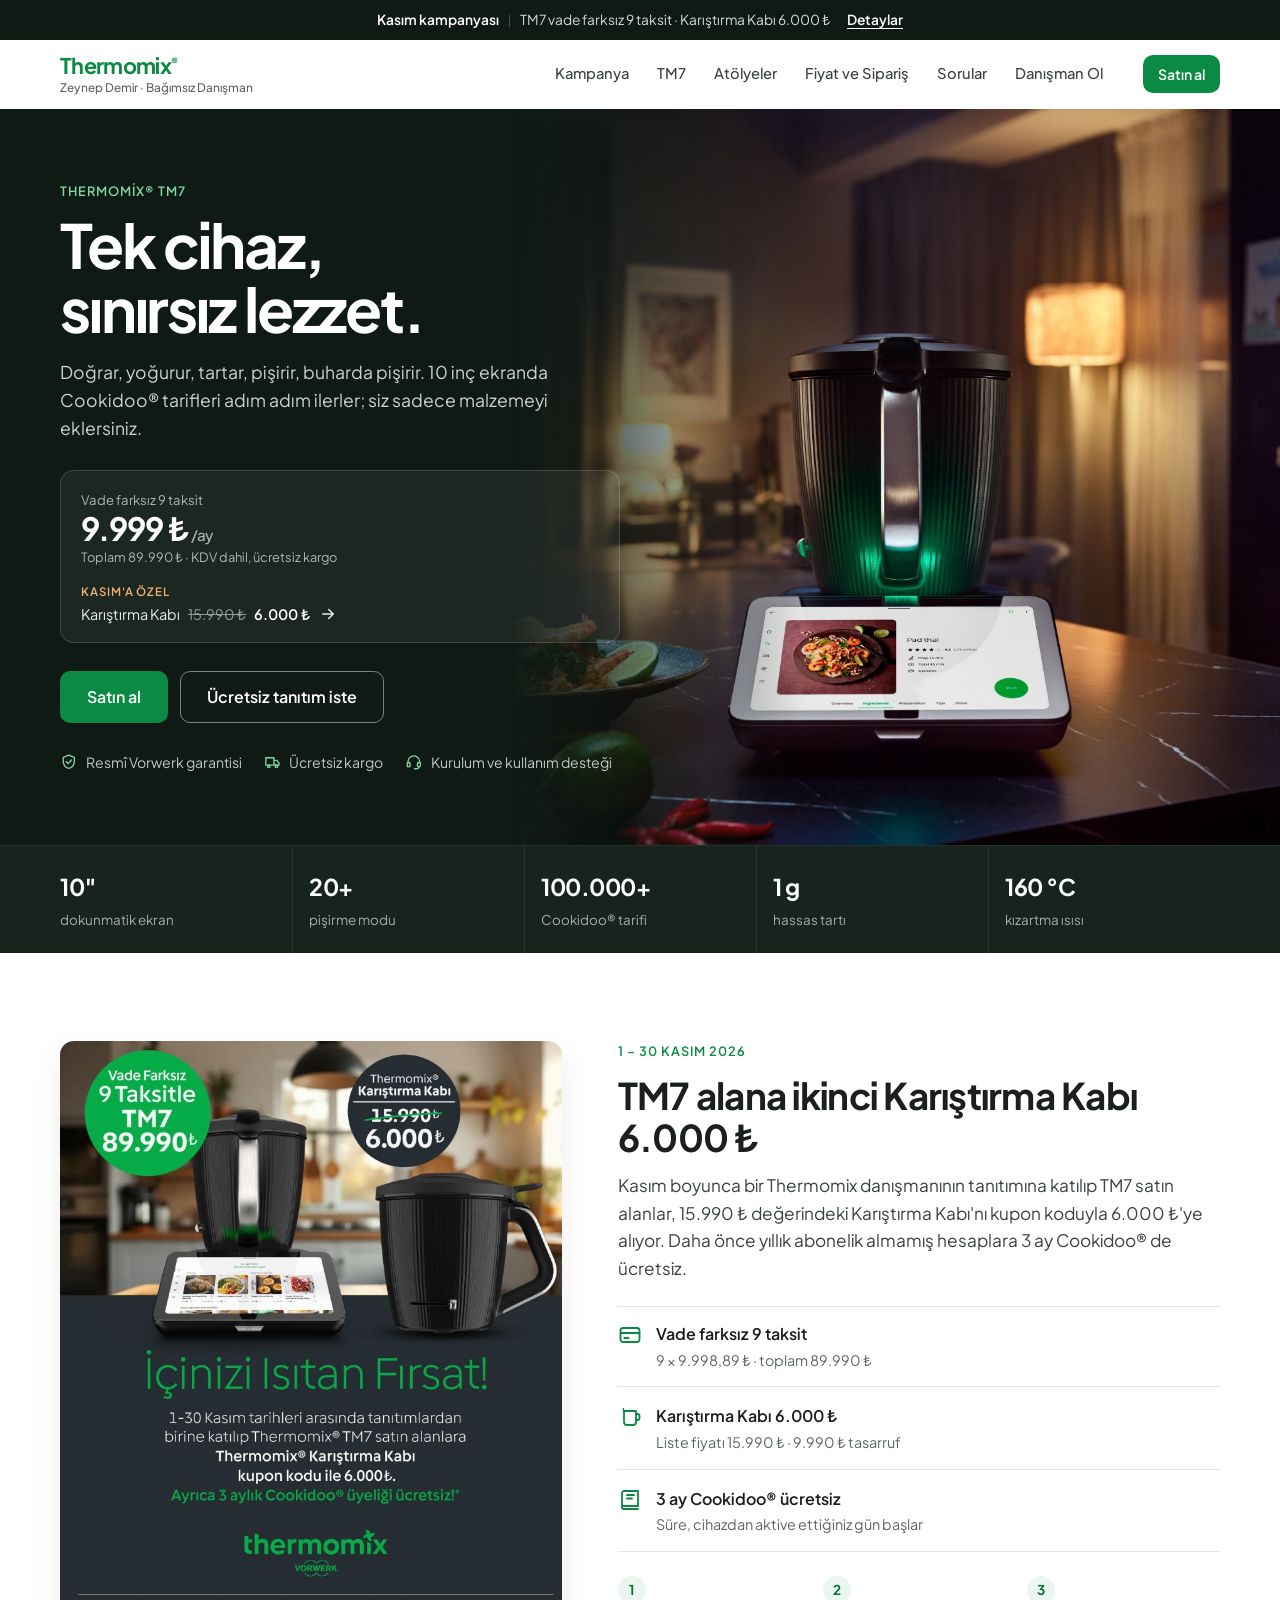
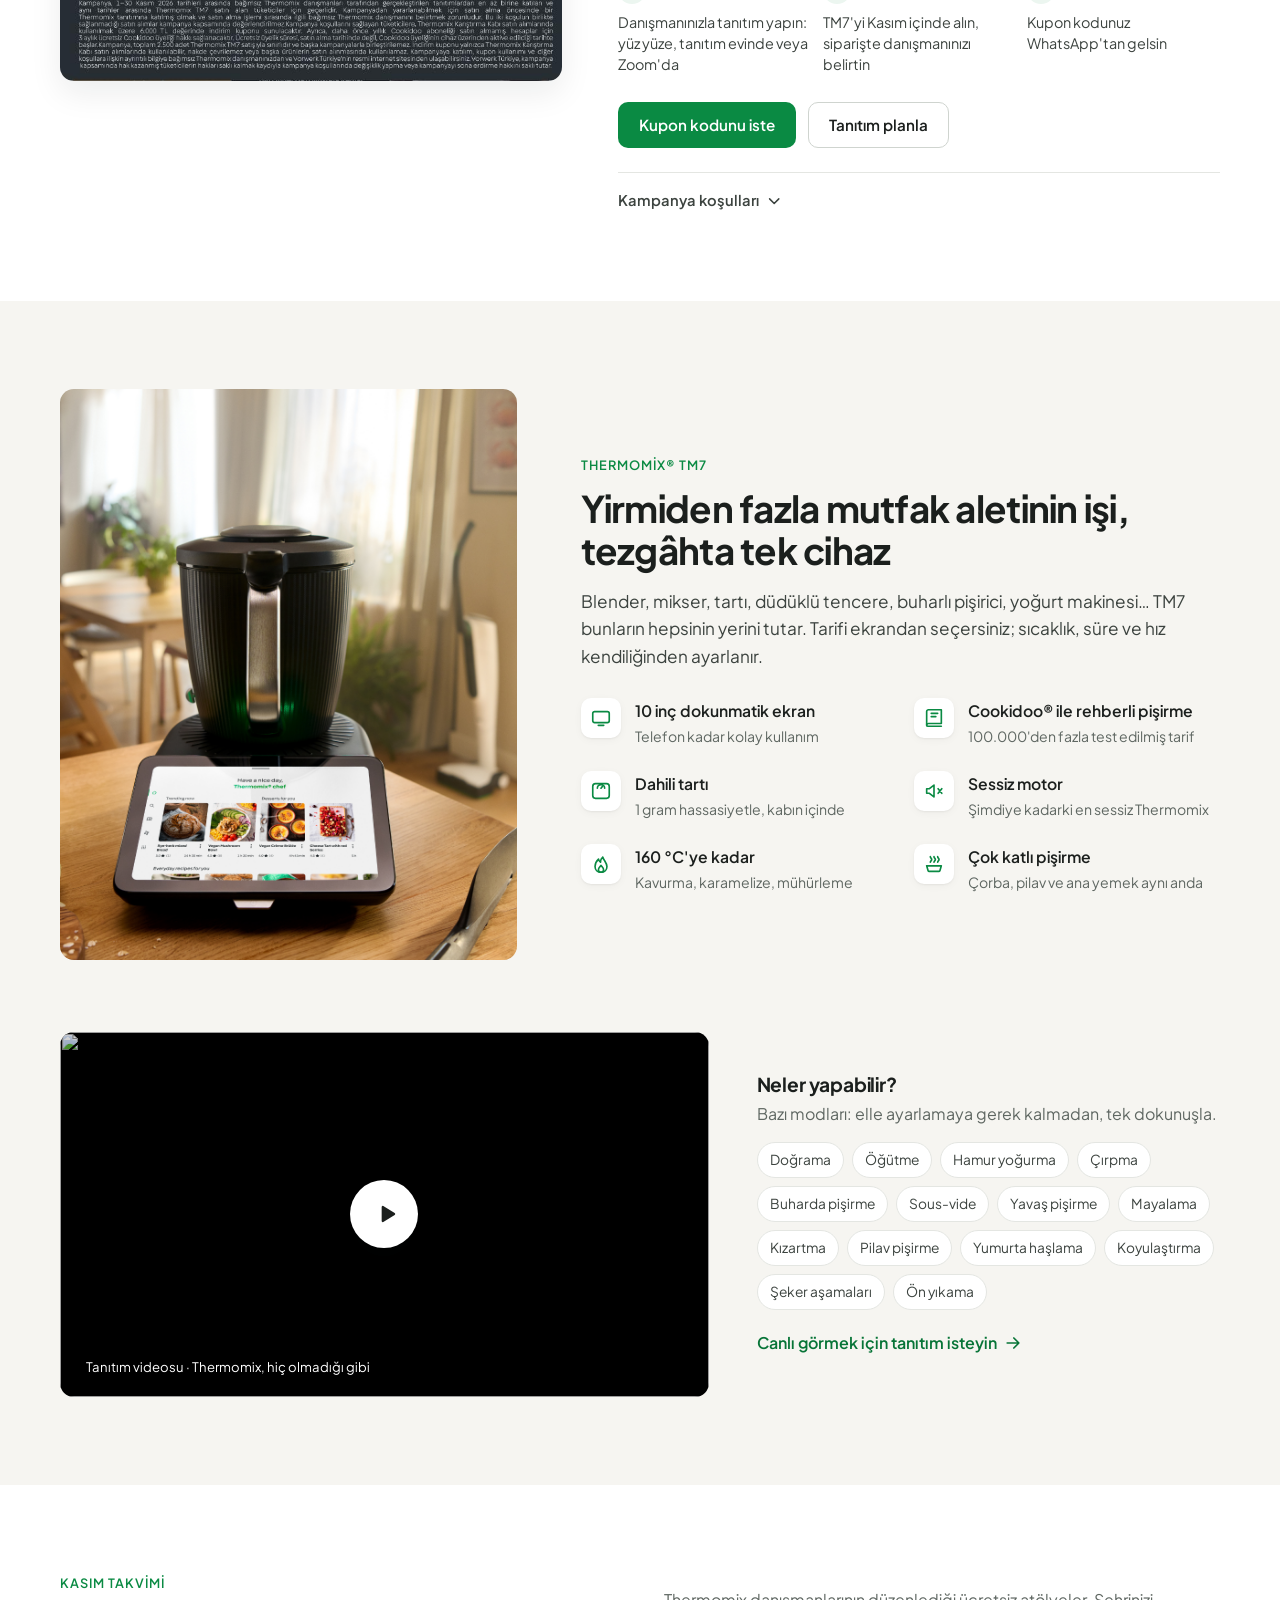
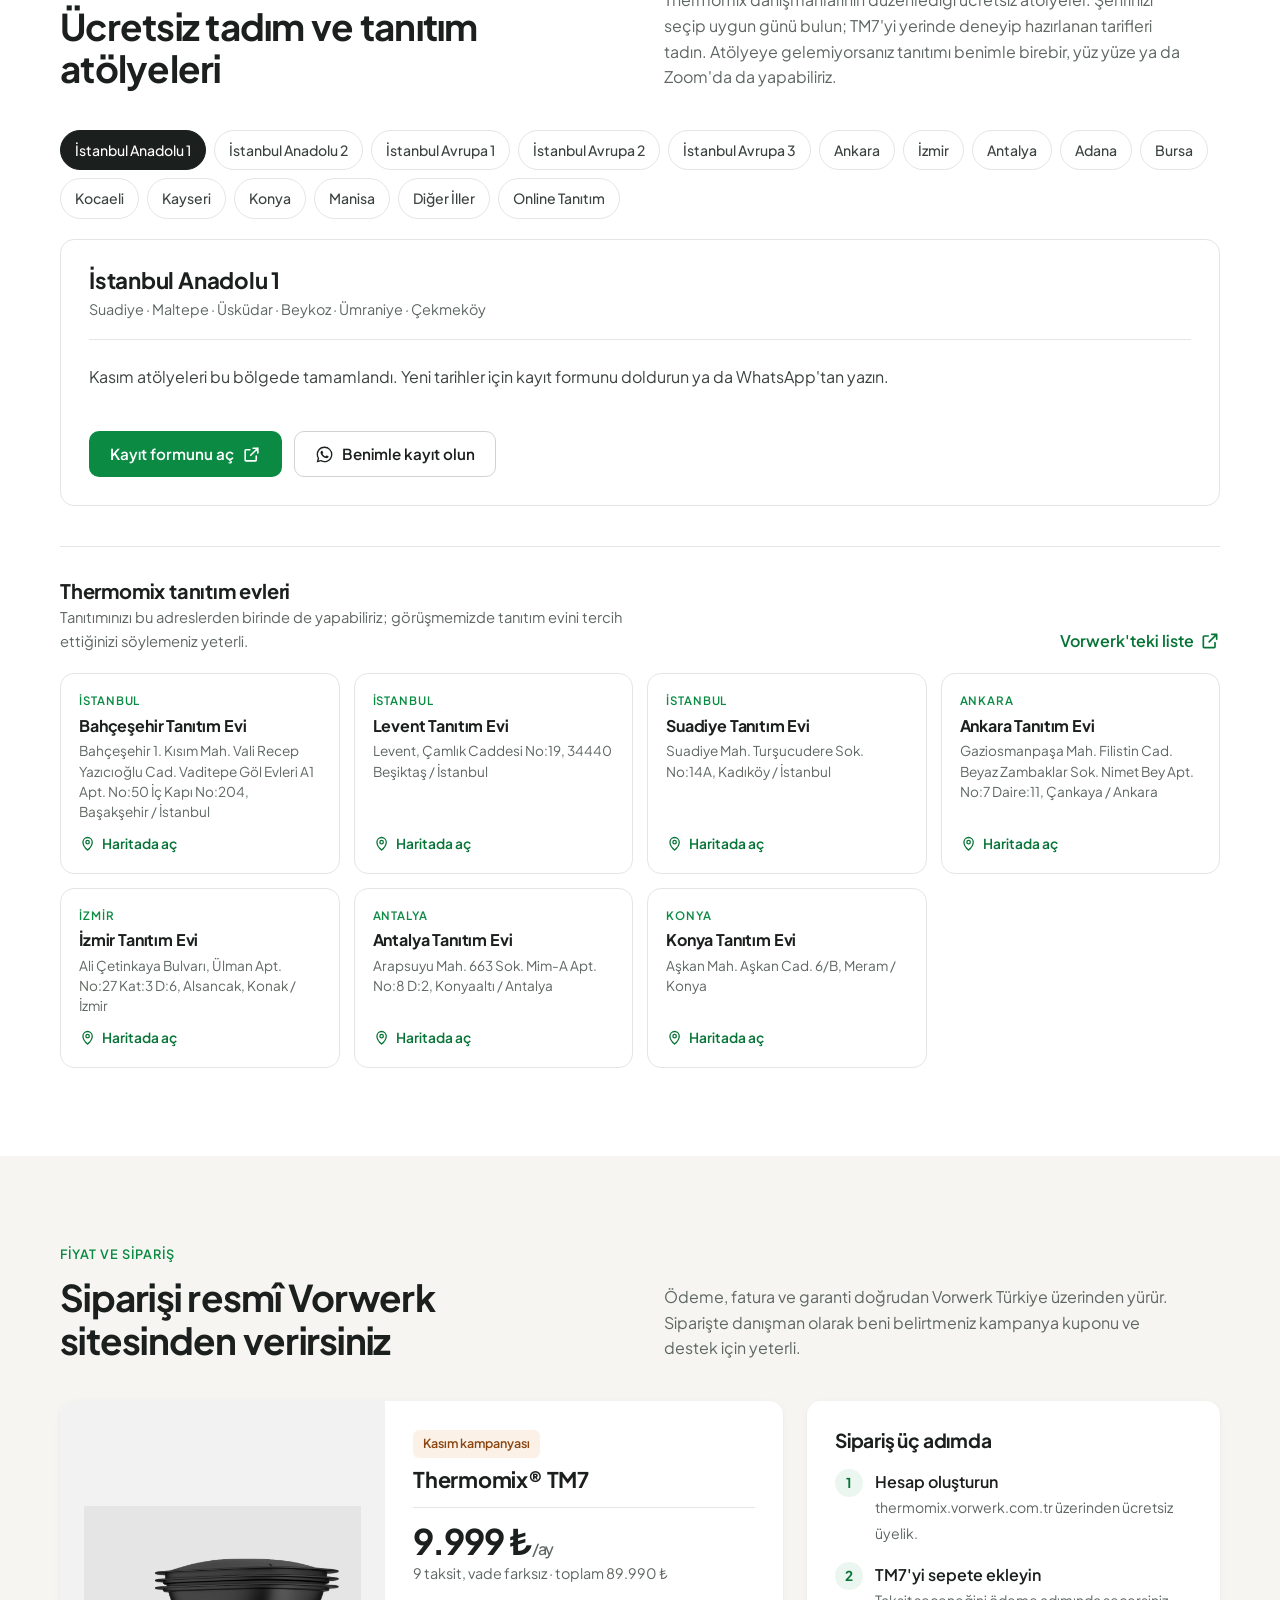
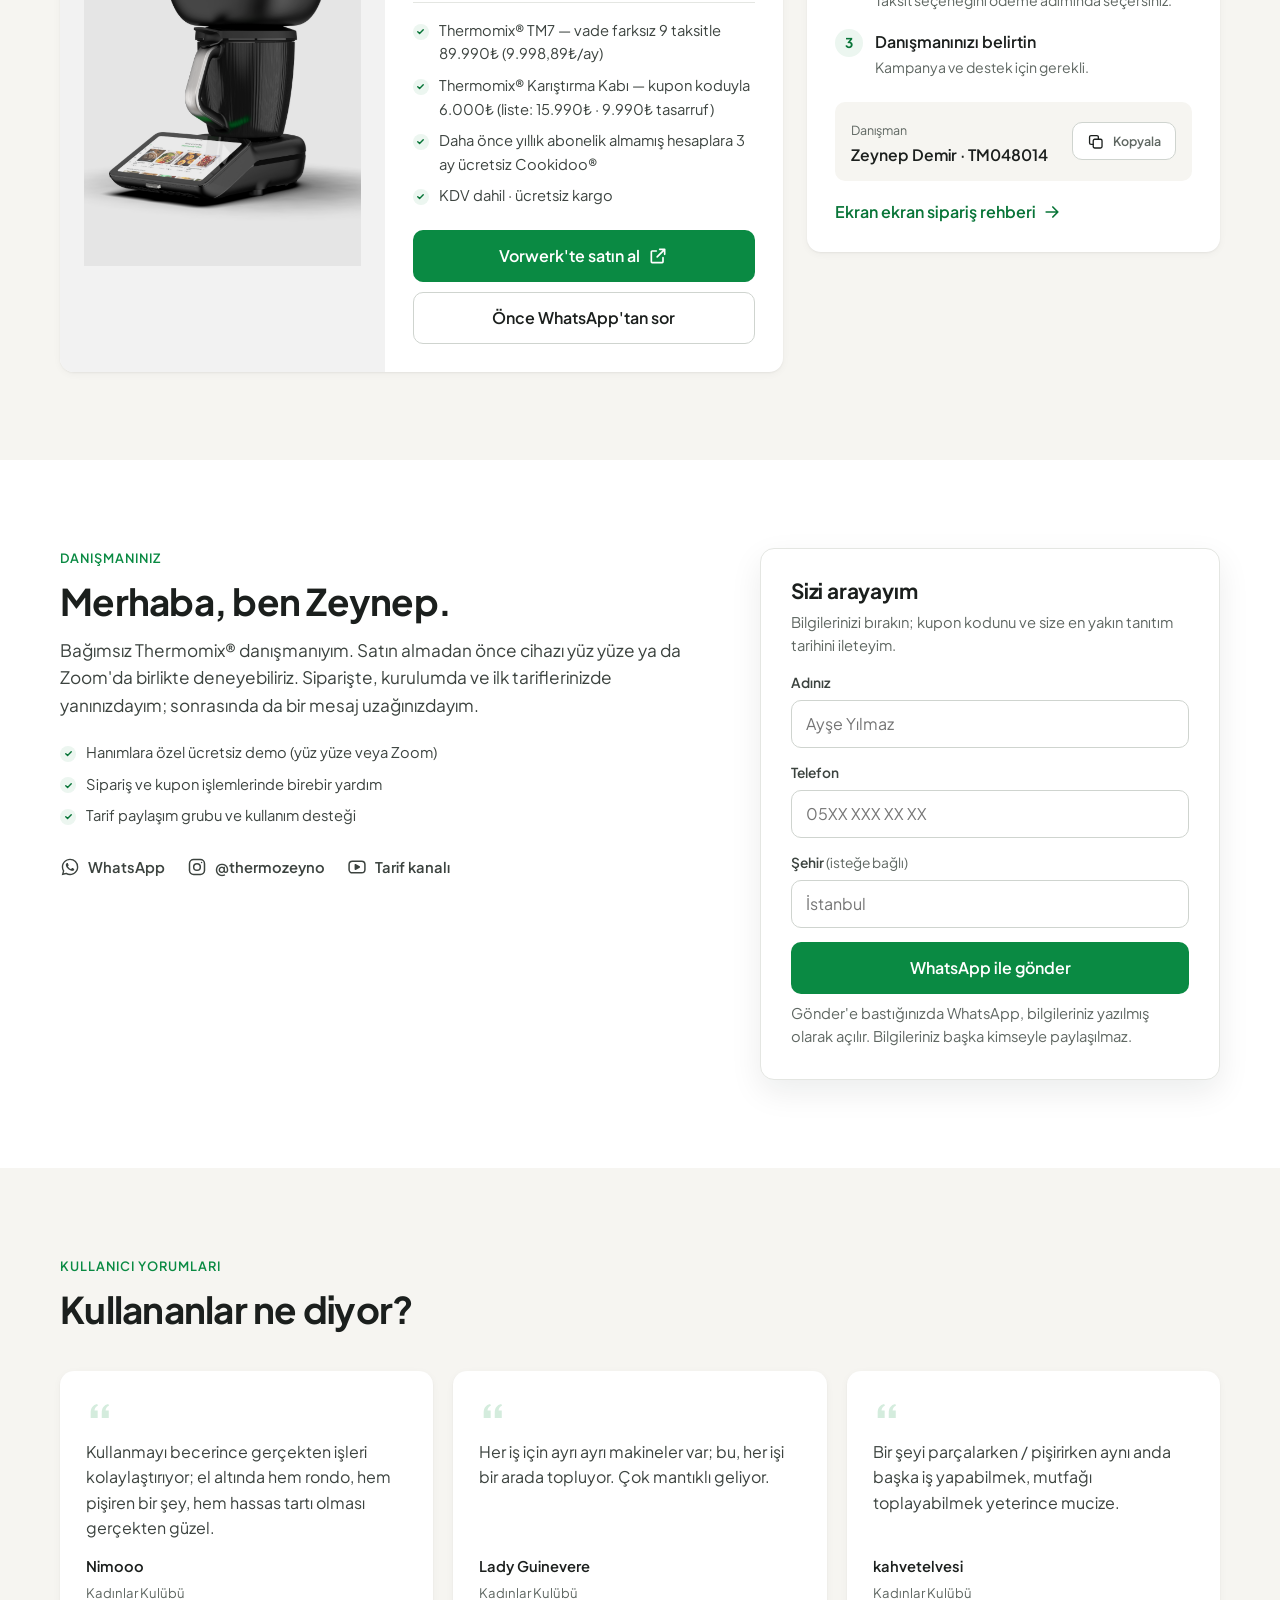
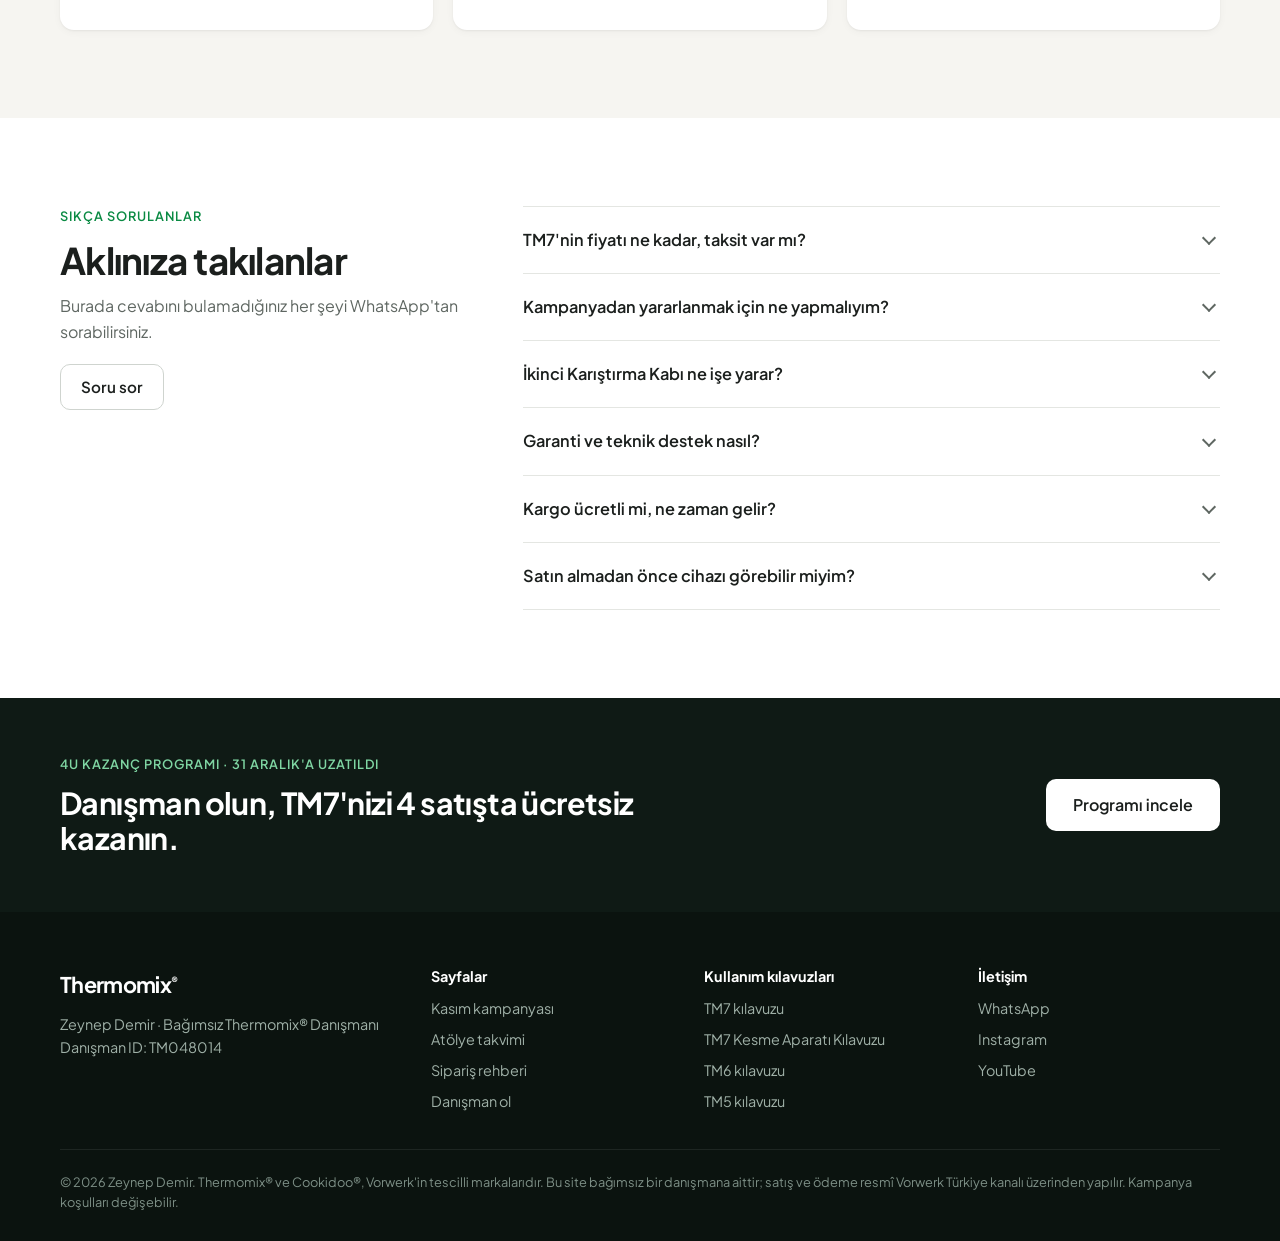
==== commit 3556182b: "Tanıtım evlerini ve kampanya penceresini ekle, tanıtım şartını netleştir - Vorwerk'in 7 Thermomix ta" ====
--- a/index.html
+++ b/index.html
@@ -59,7 +59,7 @@
     "@type": "FAQPage",
     "mainEntity": [
       { "@type": "Question", "name": "Thermomix TM7 fiyatı ne kadar?", "acceptedAnswer": { "@type": "Answer", "text": "TM7 89.990 TL'dir ve Kasım kampanyasında vade farksız 9 taksitle (aylık 9.998,89 TL) alınabilir. 1-30 Kasım 2026 arasında bir tanıtıma katılıp TM7 alanlara 15.990 TL'lik Karıştırma Kabı kupon koduyla 6.000 TL'dir." } },
-      { "@type": "Question", "name": "Kampanyadan yararlanmak için ne gerekiyor?", "acceptedAnswer": { "@type": "Answer", "text": "Satın almadan önce bir Thermomix tanıtımına katılmış olmak ve siparişte danışmanınızı (Zeynep Demir, TM048014) belirtmek gerekir." } },
+      { "@type": "Question", "name": "Kampanyadan yararlanmak için ne gerekiyor?", "acceptedAnswer": { "@type": "Answer", "text": "Satın almadan önce bir Thermomix danışmanının yaptığı tanıtıma katılmış olmak ve siparişte o danışmanı belirtmek gerekir. Tanıtım danışmanla yüz yüze, bir tanıtım evinde ya da Zoom üzerinden yapılabilir; danışmanınız Zeynep Demir (TM048014)." } },
       { "@type": "Question", "name": "Garanti ve destek nasıl?", "acceptedAnswer": { "@type": "Answer", "text": "Cihaz resmî Vorwerk garantisi kapsamındadır; kurulum ve kullanımda danışman desteği ücretsizdir." } },
       { "@type": "Question", "name": "Nasıl sipariş veririm?", "acceptedAnswer": { "@type": "Answer", "text": "Siparişi resmî Vorwerk sitesinden verirsiniz; sipariş sırasında danışman olarak Zeynep Demir'i (TM048014) belirtmeniz yeterlidir." } }
     ]
@@ -125,7 +125,7 @@
 
           <div class="hero-actions">
             <a href="#satin-al" class="btn btn-primary btn-lg">Satın al</a>
-            <a href="#atolyeler" class="btn btn-outline-light btn-lg">Ücretsiz tanıtıma katıl</a>
+            <a href="#danisman" class="btn btn-outline-light btn-lg">Ücretsiz tanıtım iste</a>
           </div>
 
           <ul class="hero-proof">
@@ -158,7 +158,7 @@
           <p class="eyebrow">1 – 30 Kasım 2026</p>
           <h2>TM7 alana ikinci Karıştırma Kabı 6.000 ₺</h2>
           <p class="countdown" id="campaign-countdown" hidden></p>
-          <p class="text-lg">Kasım boyunca tanıtımlardan birine katılıp Thermomix® TM7 satın alanlar, 15.990 ₺ değerindeki Karıştırma Kabı'nı kupon koduyla 6.000 ₺'ye alıyor. Daha önce yıllık abonelik almamış hesaplara 3 ay Cookidoo® de ücretsiz.</p>
+          <p class="text-lg">Kasım boyunca bir Thermomix danışmanının tanıtımına katılıp TM7 satın alanlar, 15.990 ₺ değerindeki Karıştırma Kabı'nı kupon koduyla 6.000 ₺'ye alıyor. Daha önce yıllık abonelik almamış hesaplara 3 ay Cookidoo® de ücretsiz.</p>
 
           <ul class="offer-list">
             <li>
@@ -176,14 +176,14 @@
           </ul>
 
           <ol class="steps-inline">
-            <li><span>1</span>Tanıtıma katılın (atölye veya Zoom)</li>
-            <li><span>2</span>TM7'yi Kasım içinde alın, danışmanı belirtin</li>
+            <li><span>1</span>Danışmanınızla tanıtım yapın: yüz yüze, tanıtım evinde veya Zoom'da</li>
+            <li><span>2</span>TM7'yi Kasım içinde alın, siparişte danışmanınızı belirtin</li>
             <li><span>3</span>Kupon kodunuz WhatsApp'tan gelsin</li>
           </ol>
 
           <div class="btn-row">
             <a href="#" class="btn btn-primary js-wa" data-msg="Merhaba Zeynep Hanım, Kasım kampanyasındaki Karıştırma Kabı kuponu hakkında bilgi almak istiyorum.">Kupon kodunu iste</a>
-            <a href="#atolyeler" class="btn btn-outline">Tanıtım tarihleri</a>
+            <a href="#danisman" class="btn btn-outline">Tanıtım planla</a>
           </div>
 
           <details class="terms">
@@ -229,7 +229,7 @@
             <ul class="tag-list">
               <li>Doğrama</li><li>Öğütme</li><li>Hamur yoğurma</li><li>Çırpma</li><li>Buharda pişirme</li><li>Sous-vide</li><li>Yavaş pişirme</li><li>Mayalama</li><li>Kızartma</li><li>Pilav pişirme</li><li>Yumurta haşlama</li><li>Koyulaştırma</li><li>Şeker aşamaları</li><li>Ön yıkama</li>
             </ul>
-            <a href="#atolyeler" class="link-arrow">Canlı görmek için tanıtıma katılın <svg class="i"><use href="img/icons.svg#arrow-right"/></svg></a>
+            <a href="#danisman" class="link-arrow">Canlı görmek için tanıtım isteyin <svg class="i"><use href="img/icons.svg#arrow-right"/></svg></a>
           </div>
         </div>
       </div>
@@ -243,9 +243,20 @@
             <p class="eyebrow">Kasım takvimi</p>
             <h2>Ücretsiz tadım ve tanıtım atölyeleri</h2>
           </div>
-          <p>Şehrinizi seçin, size uygun günü bulun. TM7'yi yerinde deneyip hazırlanan tarifleri tadarsınız. Katılım ücretsizdir; Kasım kampanyasından yararlanmak için de ilk adım budur.</p>
+          <p>Thermomix danışmanlarının düzenlediği ücretsiz atölyeler. Şehrinizi seçip uygun günü bulun; TM7'yi yerinde deneyip hazırlanan tarifleri tadın. Atölyeye gelemiyorsanız tanıtımı benimle birebir, yüz yüze ya da Zoom'da da yapabiliriz.</p>
         </div>
         <div class="workshops" id="workshops"></div>
+
+        <div class="showrooms" id="showrooms" hidden>
+          <div class="showrooms-head">
+            <div>
+              <h3>Thermomix tanıtım evleri</h3>
+              <p>Tanıtımınızı bu adreslerden birinde de yapabiliriz; görüşmemizde tanıtım evini tercih ettiğinizi söylemeniz yeterli.</p>
+            </div>
+            <a href="#" class="link-arrow js-showroom-source" target="_blank" rel="noopener">Vorwerk'teki liste <svg class="i"><use href="img/icons.svg#external"/></svg></a>
+          </div>
+          <ul class="showroom-list" id="showroom-list"></ul>
+        </div>
       </div>
     </section>
 
@@ -365,7 +376,7 @@
         </div>
         <div class="faq-list">
           <details class="faq"><summary>TM7'nin fiyatı ne kadar, taksit var mı?</summary><p>TM7'nin fiyatı 89.990 ₺'dir. Kasım kampanyasında vade farksız 9 taksitle alabilirsiniz: aylık 9.998,89 ₺. Fiyata KDV ve kargo dahildir.</p></details>
-          <details class="faq"><summary>Kampanyadan yararlanmak için ne yapmalıyım?</summary><p>İki koşul var: satın almadan önce bir Thermomix tanıtımına katılmak ve siparişte danışmanınızı belirtmek (Zeynep Demir · TM048014). <a href="#atolyeler">Atölye takviminden</a> bir gün seçebilir ya da benimle Zoom'da tanıtım planlayabilirsiniz. Kampanya 2.500 adet TM7 ile sınırlıdır.</p></details>
+          <details class="faq"><summary>Kampanyadan yararlanmak için ne yapmalıyım?</summary><p>Resmî koşula göre satın almadan önce <strong>bir Thermomix danışmanının yaptığı tanıtıma</strong> katılmış olmanız ve siparişte <strong>o danışmanı belirtmeniz</strong> gerekiyor. Bunun için büyük bir etkinliğe gelmeniz şart değil: tanıtımı benimle yüz yüze, bir tanıtım evinde ya da Zoom'da yapabiliriz; ardından siparişte Zeynep Demir'i (TM048014) belirtirsiniz. Dilerseniz <a href="#atolyeler">atölyelere</a> de katılabilirsiniz. Kampanya 2.500 adet TM7 ile sınırlıdır.</p></details>
           <details class="faq"><summary>İkinci Karıştırma Kabı ne işe yarar?</summary><p>Bir kapta yemek pişerken diğerinde tatlı, hamur ya da sos hazırlarsınız; arada kabı yıkamayı beklemezsiniz. Kupon yalnızca Karıştırma Kabı alımında geçerlidir.</p></details>
           <details class="faq"><summary>Garanti ve teknik destek nasıl?</summary><p>Cihaz resmî Vorwerk garantisi kapsamındadır ve servis Vorwerk Türkiye tarafından verilir. Kurulum, kullanım ve tarifler için ben de her zaman ulaşılabilir durumdayım.</p></details>
           <details class="faq"><summary>Kargo ücretli mi, ne zaman gelir?</summary><p>Kargo ücretsizdir. Sipariş genellikle birkaç iş günü içinde kargoya verilir; takibini Vorwerk hesabınızdan yaparsınız.</p></details>
--- a/styles.css
+++ b/styles.css
@@ -555,3 +555,56 @@
   .compare-devices img { width: 22px; height: 30px; }
   .compare-col p { font-size: 1rem; }
 }
+
+/* ---------- Tanıtım evleri ---------- */
+.showrooms { margin-top: 40px; padding-top: 32px; border-top: 1px solid var(--line); }
+.showrooms-head { display: flex; flex-wrap: wrap; align-items: flex-end; justify-content: space-between; gap: 12px 32px; margin-bottom: 20px; }
+.showrooms-head h3 { font-size: 1.25rem; margin-bottom: 4px; }
+.showrooms-head p { color: var(--muted); font-size: .92rem; max-width: 620px; }
+.showroom-list { display: grid; grid-template-columns: repeat(4, minmax(0, 1fr)); gap: 14px; }
+.showroom { display: flex; flex-direction: column; gap: 6px; padding: 18px; border-radius: var(--radius); border: 1px solid var(--line); background: #fff; }
+.showroom-city { font-size: .72rem; font-weight: 600; text-transform: uppercase; letter-spacing: .08em; color: var(--brand); }
+.showroom h4 { font-size: 1rem; letter-spacing: -.01em; }
+.showroom p { font-size: .85rem; color: var(--muted); line-height: 1.5; flex: 1; }
+.showroom a { display: inline-flex; align-items: center; gap: 6px; margin-top: 4px; font-size: .86rem; font-weight: 600; color: var(--brand-600); }
+.showroom a:hover { text-decoration: underline; text-underline-offset: 3px; }
+
+/* ---------- Giriş kampanya penceresi ---------- */
+.modal-open { overflow: hidden; }
+.cmodal { position: fixed; inset: 0; z-index: 100; display: grid; place-items: center; padding: 20px; }
+.cmodal-backdrop { position: absolute; inset: 0; background: rgba(11, 19, 15, .62); opacity: 0; transition: opacity .25s ease; }
+.cmodal-card {
+  position: relative; display: grid; grid-template-columns: minmax(0, 5fr) minmax(0, 6fr); width: min(860px, 100%); max-height: calc(100vh - 40px);
+  overflow: hidden; border-radius: 18px; background: #fff; box-shadow: 0 30px 80px rgba(0, 0, 0, .35);
+  opacity: 0; transform: translateY(16px) scale(.98); transition: opacity .25s ease, transform .25s ease;
+}
+.cmodal.is-open .cmodal-backdrop { opacity: 1; }
+.cmodal.is-open .cmodal-card { opacity: 1; transform: none; }
+.cmodal-media { position: relative; background: #1f2a2e; }
+.cmodal-media img { width: 100%; height: 100%; object-fit: cover; object-position: 50% 40%; }
+.cmodal-chip { position: absolute; left: 14px; bottom: 14px; display: inline-flex; align-items: center; gap: 6px; padding: 7px 11px; border-radius: 8px; background: #fff; color: #8a4510; font-size: .82rem; font-weight: 600; box-shadow: var(--shadow-sm); }
+.cmodal-chip .i { color: var(--accent); }
+.cmodal-body { padding: 34px 32px 26px; overflow-y: auto; }
+.cmodal-body h2 { font-size: clamp(1.5rem, 3vw, 1.9rem); margin-bottom: 8px; }
+.cmodal-text { color: var(--ink-2); margin-bottom: 18px; }
+.cmodal-points { display: grid; gap: 0; margin-bottom: 22px; border-top: 1px solid var(--line); }
+.cmodal-points li { display: flex; gap: 12px; align-items: flex-start; padding: 11px 0; border-bottom: 1px solid var(--line); }
+.cmodal-points .i { width: 36px; height: 36px; padding: 8px; border-radius: 10px; background: var(--brand-50); color: var(--brand); }
+.cmodal-points strong { display: block; font-size: .96rem; }
+.cmodal-points span { font-size: .85rem; color: var(--muted); }
+.cmodal-actions { display: grid; gap: 10px; }
+.cmodal-foot { margin-top: 14px; font-size: .78rem; color: var(--muted); }
+.cmodal-close { position: absolute; top: 12px; right: 12px; z-index: 2; display: grid; place-items: center; width: 40px; height: 40px; border-radius: 50%; background: rgba(255, 255, 255, .95); color: var(--ink); box-shadow: var(--shadow-sm); }
+.cmodal-close:hover { background: #fff; }
+
+@media (max-width: 1080px) { .showroom-list { grid-template-columns: repeat(3, minmax(0, 1fr)); } }
+@media (max-width: 720px) {
+  .showroom-list { display: flex; overflow-x: auto; gap: 12px; margin: 0 -16px; padding: 2px 16px 10px; scroll-snap-type: x mandatory; -webkit-overflow-scrolling: touch; }
+  .showroom { flex: 0 0 78%; scroll-snap-align: start; }
+
+  .cmodal { place-items: end center; padding: 0; }
+  .cmodal-card { grid-template-columns: 1fr; width: 100%; max-height: 92vh; border-radius: 18px 18px 0 0; transform: translateY(40px); }
+  .cmodal-media { height: 190px; }
+  .cmodal-body { padding: 22px 18px calc(18px + env(safe-area-inset-bottom)); }
+  .cmodal-points li { padding: 9px 0; }
+}
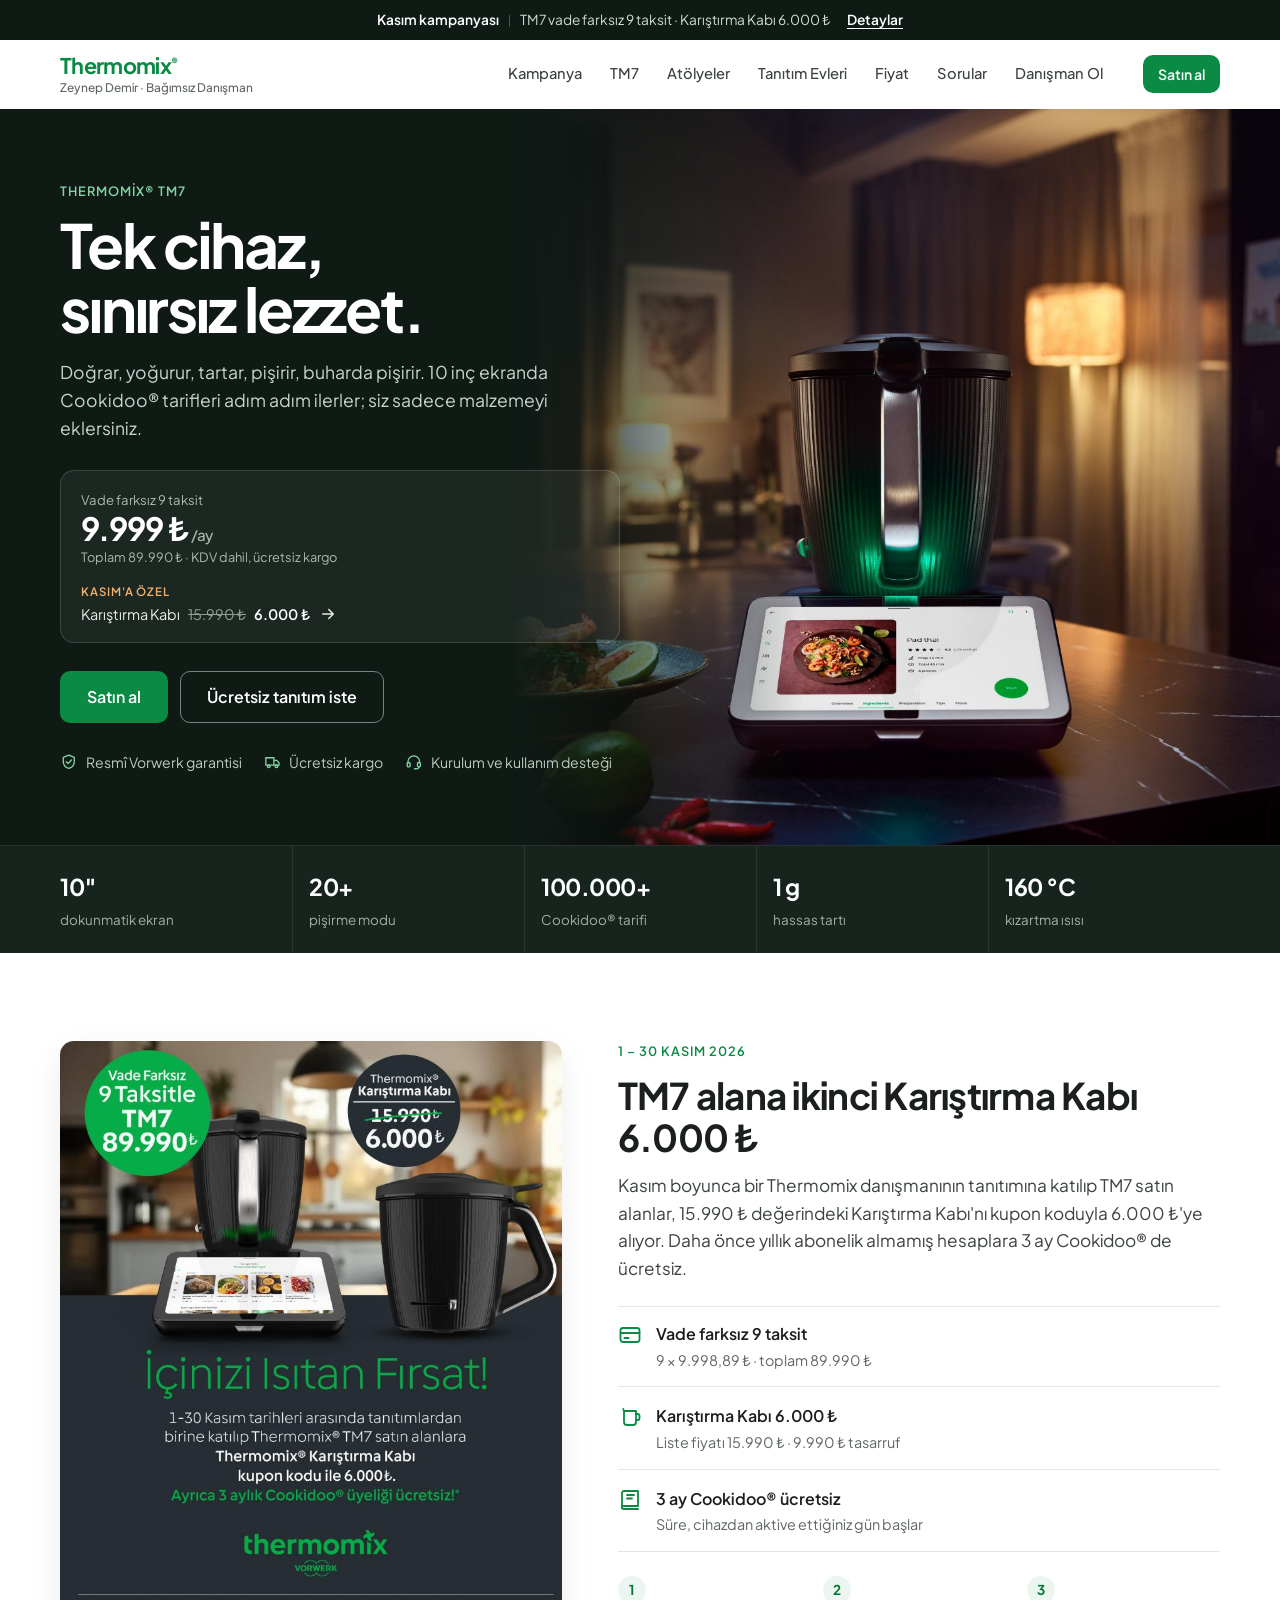
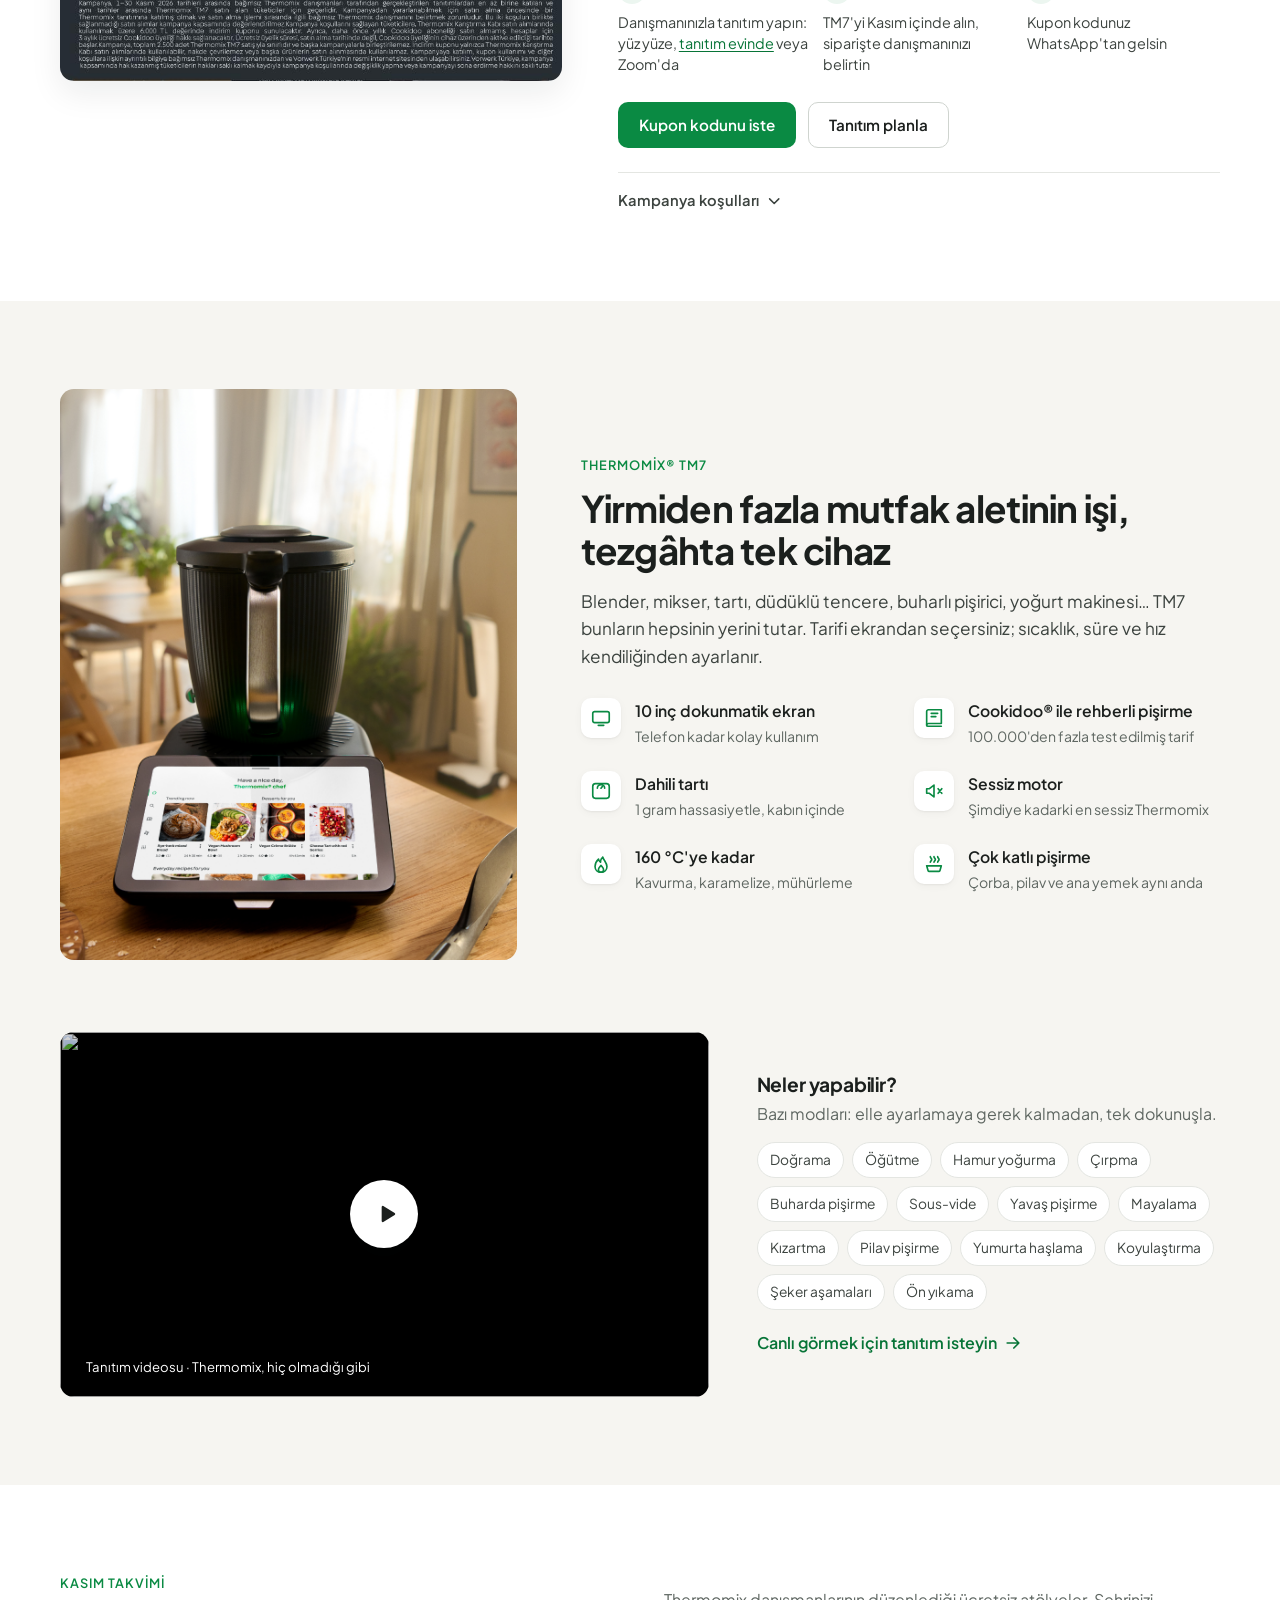
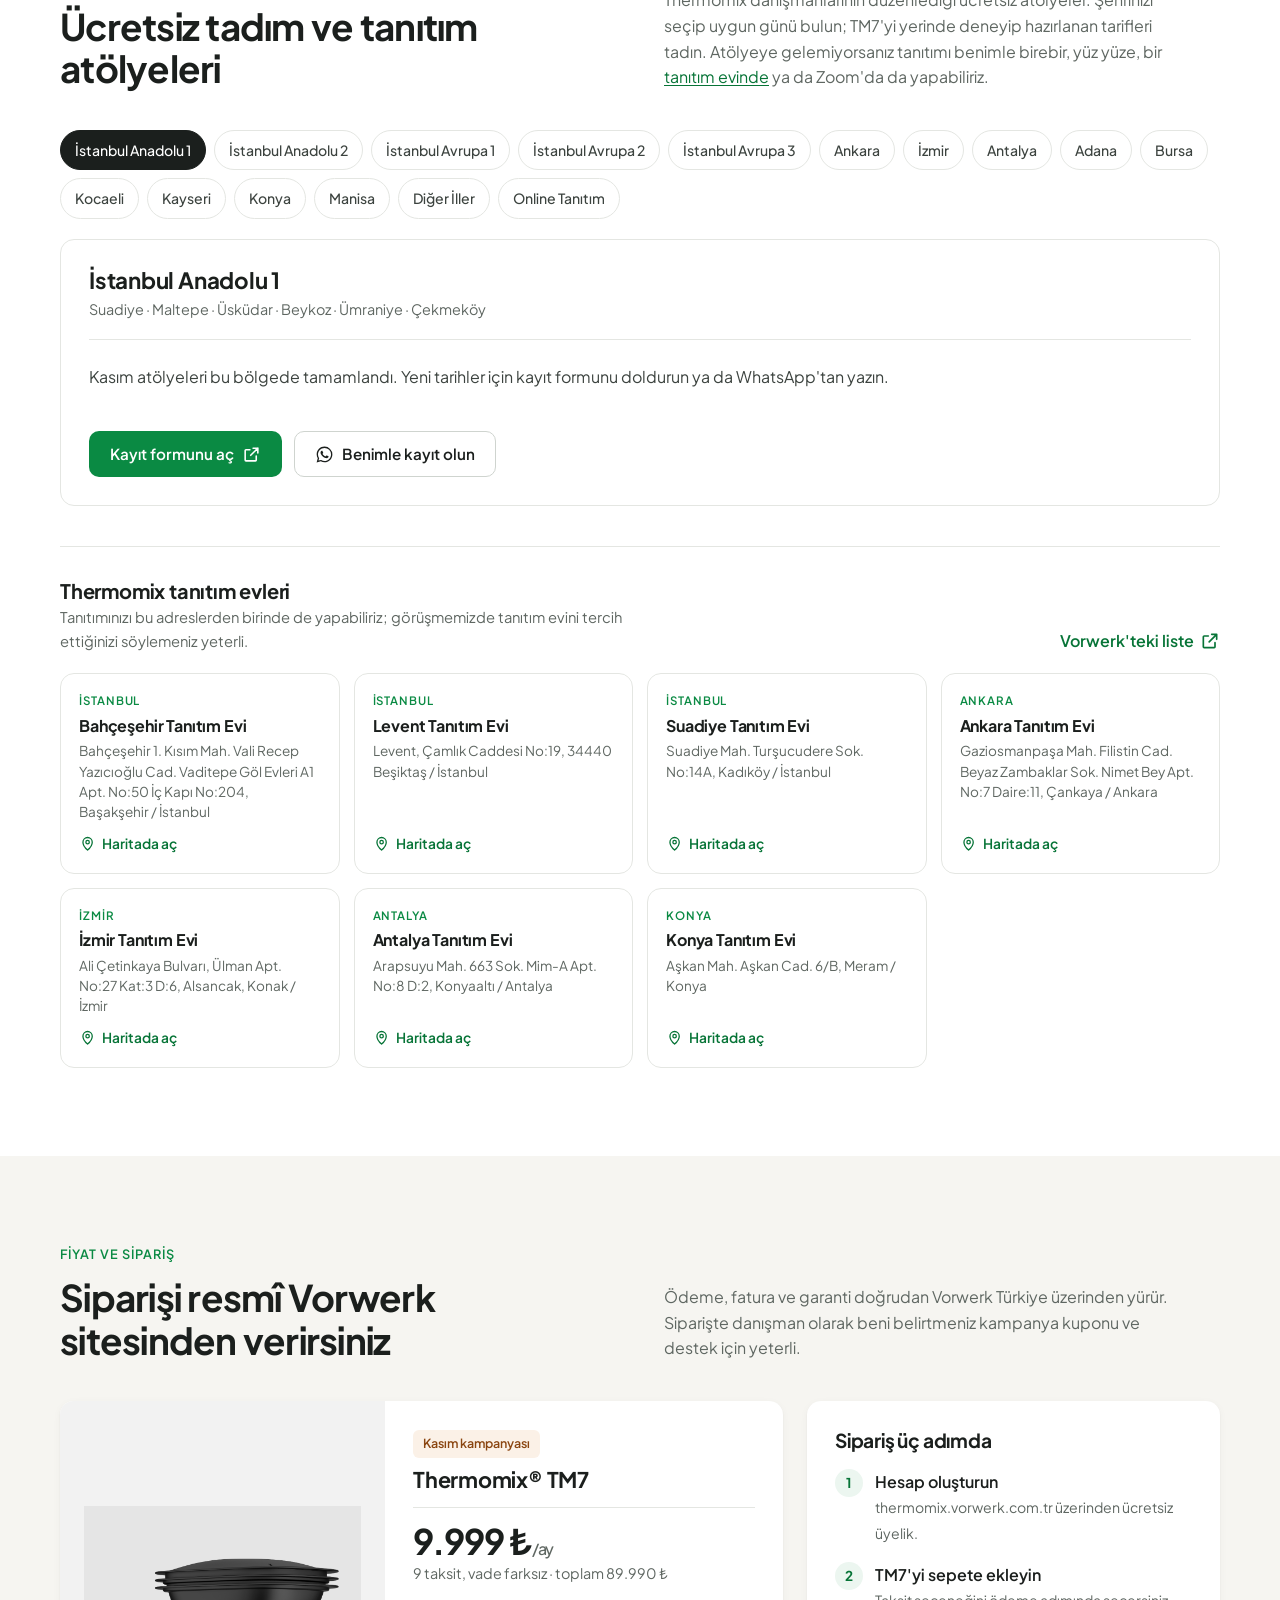
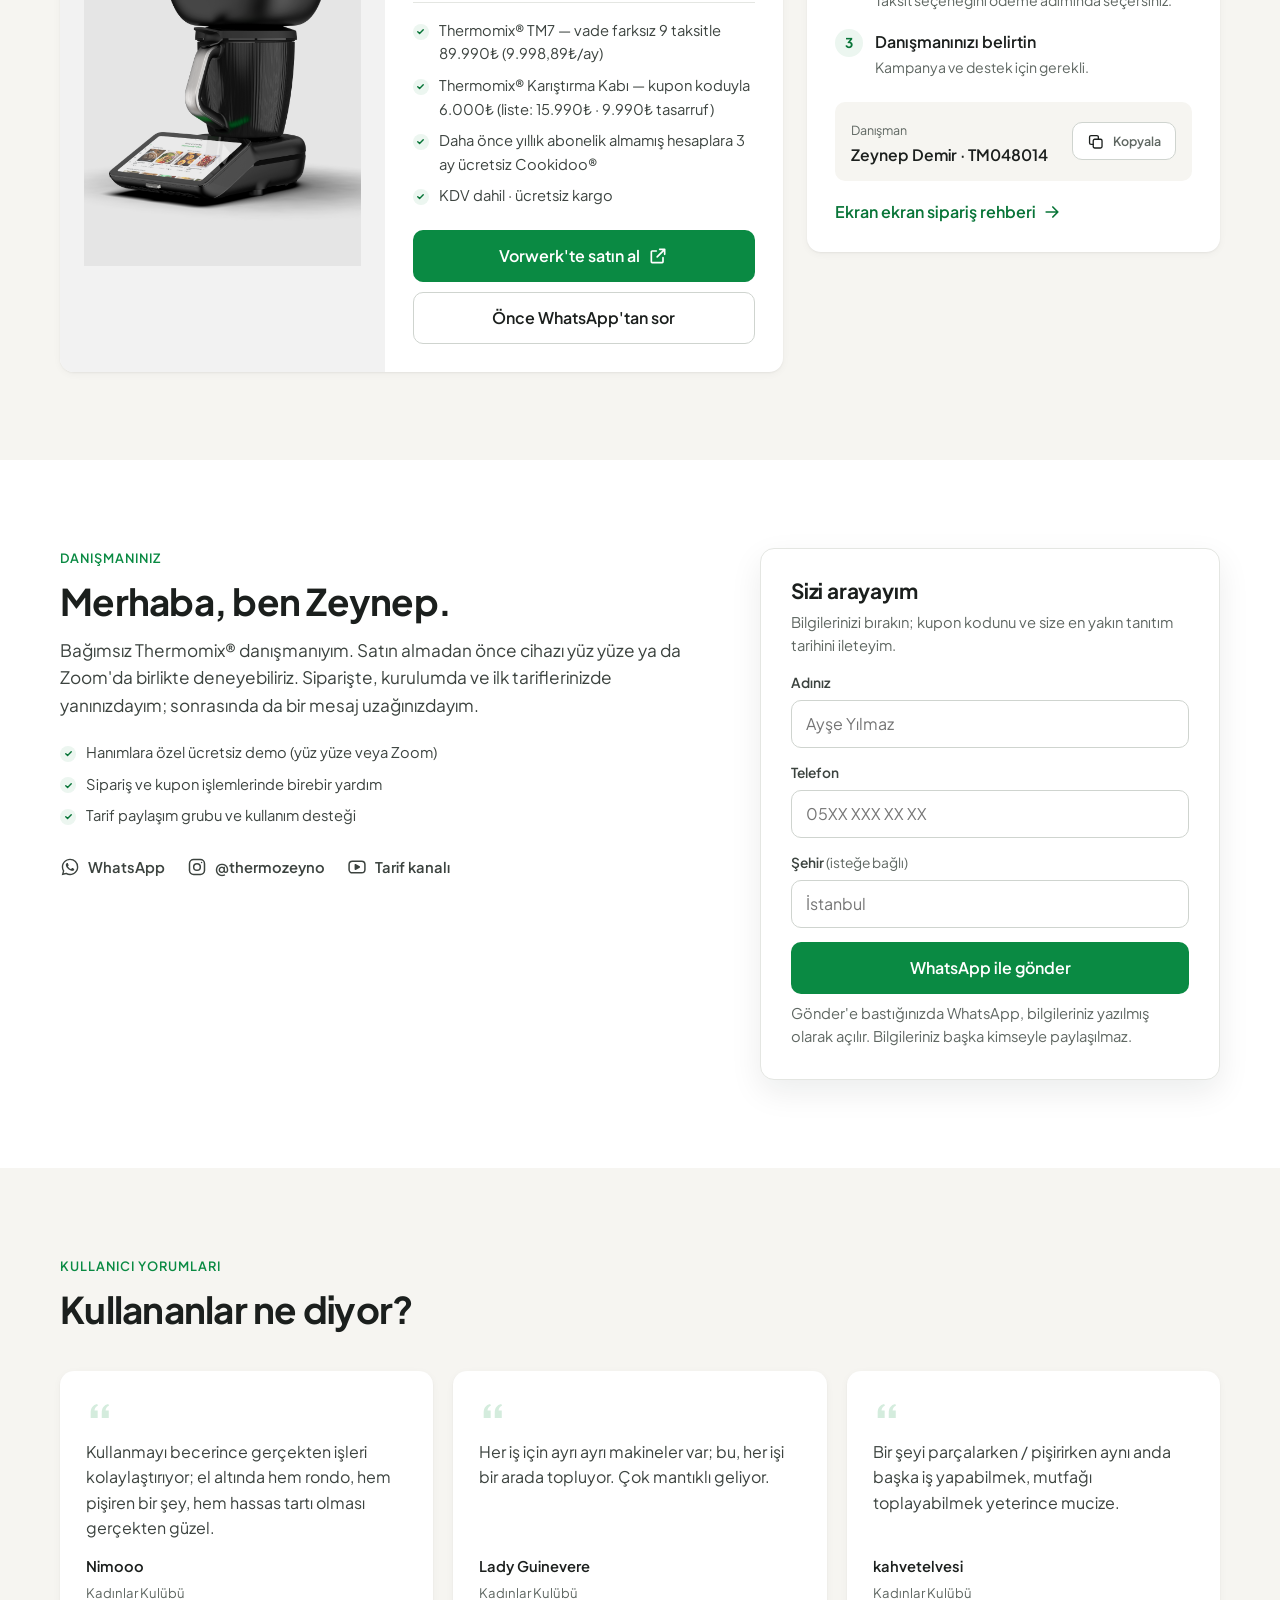
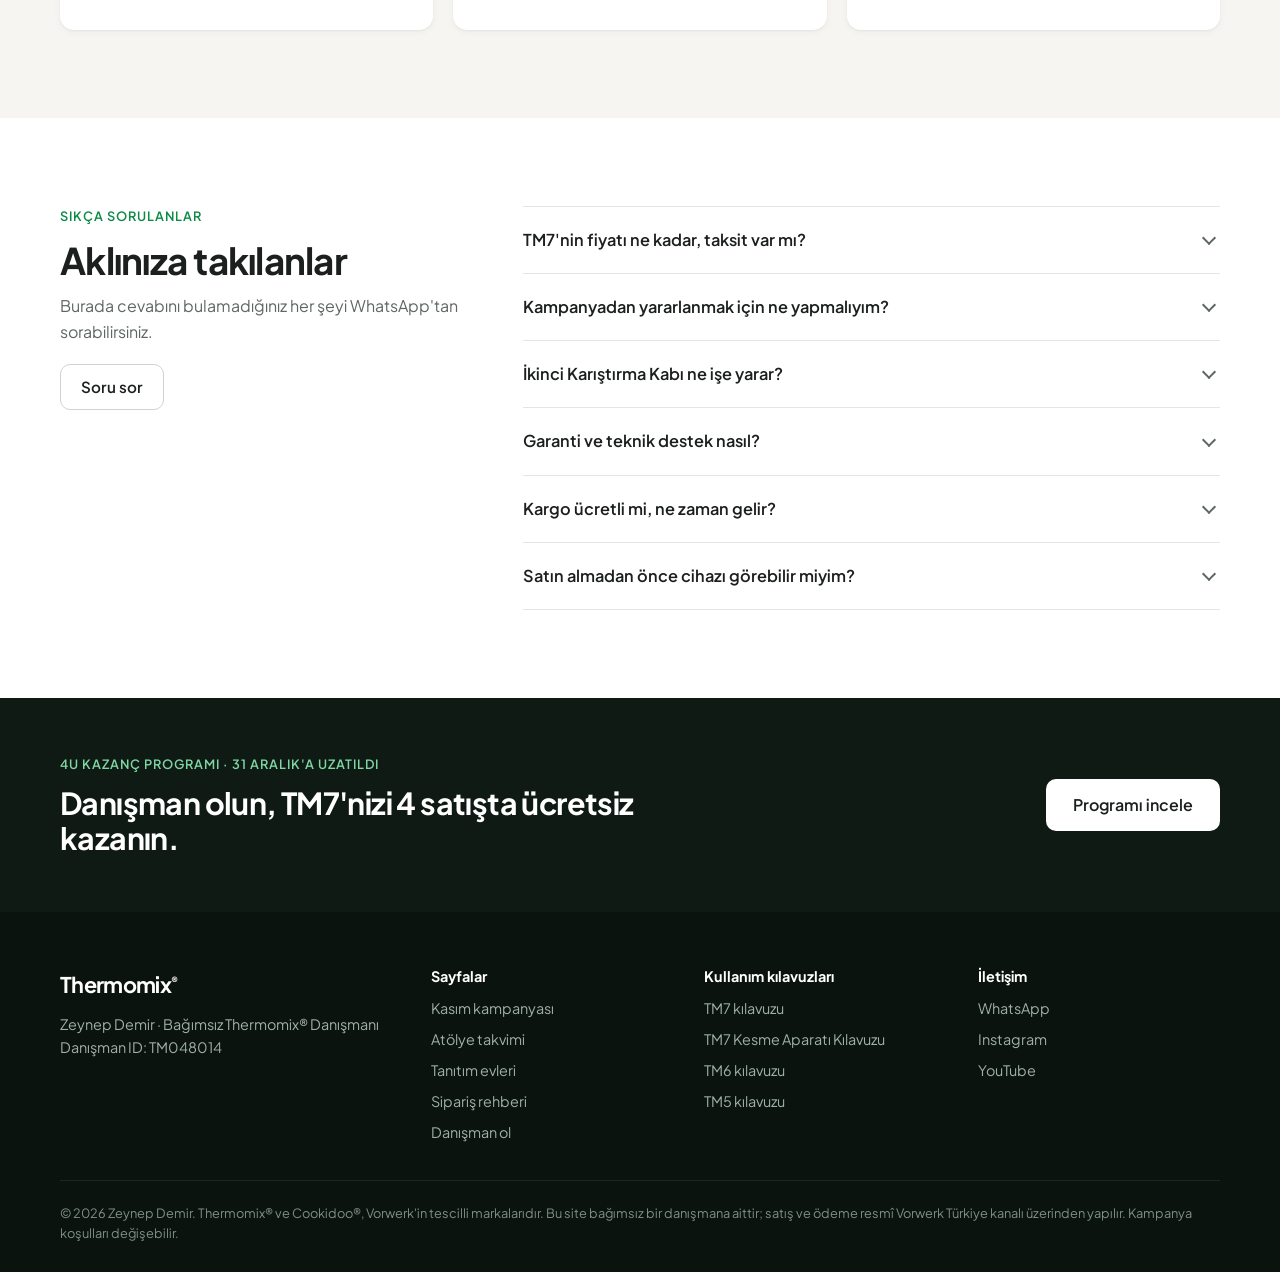
==== commit 31059d3c: "Tanıtım evlerini kolay bulunur yap, mobil bölüm kaydırmasını düzelt - Menüye "Tanıtım Evleri" eklend" ====
--- a/index.html
+++ b/index.html
@@ -86,7 +86,8 @@
         <a href="#kampanya">Kampanya</a>
         <a href="#tm7">TM7</a>
         <a href="#atolyeler">Atölyeler</a>
-        <a href="#satin-al">Fiyat ve Sipariş</a>
+        <a href="#tanitim-evleri">Tanıtım Evleri</a>
+        <a href="#satin-al">Fiyat</a>
         <a href="#sss">Sorular</a>
         <a href="danisman-ol.html">Danışman Ol</a>
         <a href="#" class="nav-wa js-wa"><svg class="i"><use href="img/icons.svg#whatsapp"/></svg> WhatsApp'tan yazın</a>
@@ -176,7 +177,7 @@
           </ul>
 
           <ol class="steps-inline">
-            <li><span>1</span>Danışmanınızla tanıtım yapın: yüz yüze, tanıtım evinde veya Zoom'da</li>
+            <li><span>1</span>Danışmanınızla tanıtım yapın: yüz yüze, <a href="#tanitim-evleri">tanıtım evinde</a> veya Zoom'da</li>
             <li><span>2</span>TM7'yi Kasım içinde alın, siparişte danışmanınızı belirtin</li>
             <li><span>3</span>Kupon kodunuz WhatsApp'tan gelsin</li>
           </ol>
@@ -243,11 +244,12 @@
             <p class="eyebrow">Kasım takvimi</p>
             <h2>Ücretsiz tadım ve tanıtım atölyeleri</h2>
           </div>
-          <p>Thermomix danışmanlarının düzenlediği ücretsiz atölyeler. Şehrinizi seçip uygun günü bulun; TM7'yi yerinde deneyip hazırlanan tarifleri tadın. Atölyeye gelemiyorsanız tanıtımı benimle birebir, yüz yüze ya da Zoom'da da yapabiliriz.</p>
+          <p>Thermomix danışmanlarının düzenlediği ücretsiz atölyeler. Şehrinizi seçip uygun günü bulun; TM7'yi yerinde deneyip hazırlanan tarifleri tadın. Atölyeye gelemiyorsanız tanıtımı benimle birebir, yüz yüze, bir <a href="#tanitim-evleri">tanıtım evinde</a> ya da Zoom'da da yapabiliriz.</p>
         </div>
         <div class="workshops" id="workshops"></div>
 
         <div class="showrooms" id="showrooms" hidden>
+          <span class="anchor" id="tanitim-evleri" aria-hidden="true"></span>
           <div class="showrooms-head">
             <div>
               <h3>Thermomix tanıtım evleri</h3>
@@ -376,7 +378,7 @@
         </div>
         <div class="faq-list">
           <details class="faq"><summary>TM7'nin fiyatı ne kadar, taksit var mı?</summary><p>TM7'nin fiyatı 89.990 ₺'dir. Kasım kampanyasında vade farksız 9 taksitle alabilirsiniz: aylık 9.998,89 ₺. Fiyata KDV ve kargo dahildir.</p></details>
-          <details class="faq"><summary>Kampanyadan yararlanmak için ne yapmalıyım?</summary><p>Resmî koşula göre satın almadan önce <strong>bir Thermomix danışmanının yaptığı tanıtıma</strong> katılmış olmanız ve siparişte <strong>o danışmanı belirtmeniz</strong> gerekiyor. Bunun için büyük bir etkinliğe gelmeniz şart değil: tanıtımı benimle yüz yüze, bir tanıtım evinde ya da Zoom'da yapabiliriz; ardından siparişte Zeynep Demir'i (TM048014) belirtirsiniz. Dilerseniz <a href="#atolyeler">atölyelere</a> de katılabilirsiniz. Kampanya 2.500 adet TM7 ile sınırlıdır.</p></details>
+          <details class="faq"><summary>Kampanyadan yararlanmak için ne yapmalıyım?</summary><p>Resmî koşula göre satın almadan önce <strong>bir Thermomix danışmanının yaptığı tanıtıma</strong> katılmış olmanız ve siparişte <strong>o danışmanı belirtmeniz</strong> gerekiyor. Bunun için büyük bir etkinliğe gelmeniz şart değil: tanıtımı benimle yüz yüze, bir <a href="#tanitim-evleri">tanıtım evinde</a> ya da Zoom'da yapabiliriz; ardından siparişte Zeynep Demir'i (TM048014) belirtirsiniz. Dilerseniz <a href="#atolyeler">atölyelere</a> de katılabilirsiniz. Kampanya 2.500 adet TM7 ile sınırlıdır.</p></details>
           <details class="faq"><summary>İkinci Karıştırma Kabı ne işe yarar?</summary><p>Bir kapta yemek pişerken diğerinde tatlı, hamur ya da sos hazırlarsınız; arada kabı yıkamayı beklemezsiniz. Kupon yalnızca Karıştırma Kabı alımında geçerlidir.</p></details>
           <details class="faq"><summary>Garanti ve teknik destek nasıl?</summary><p>Cihaz resmî Vorwerk garantisi kapsamındadır ve servis Vorwerk Türkiye tarafından verilir. Kurulum, kullanım ve tarifler için ben de her zaman ulaşılabilir durumdayım.</p></details>
           <details class="faq"><summary>Kargo ücretli mi, ne zaman gelir?</summary><p>Kargo ücretsizdir. Sipariş genellikle birkaç iş günü içinde kargoya verilir; takibini Vorwerk hesabınızdan yaparsınız.</p></details>
@@ -408,6 +410,7 @@
         <ul>
           <li><a href="#kampanya">Kasım kampanyası</a></li>
           <li><a href="#atolyeler">Atölye takvimi</a></li>
+          <li><a href="#tanitim-evleri">Tanıtım evleri</a></li>
           <li><a href="siparis-adimlari.html">Sipariş rehberi</a></li>
           <li><a href="danisman-ol.html">Danışman ol</a></li>
         </ul>
--- a/styles.css
+++ b/styles.css
@@ -569,42 +569,92 @@
 .showroom a { display: inline-flex; align-items: center; gap: 6px; margin-top: 4px; font-size: .86rem; font-weight: 600; color: var(--brand-600); }
 .showroom a:hover { text-decoration: underline; text-underline-offset: 3px; }
 
-/* ---------- Giriş kampanya penceresi ---------- */
+/* ---------- Giriş kampanya bildirimi (geçişli) ---------- */
 .modal-open { overflow: hidden; }
-.cmodal { position: fixed; inset: 0; z-index: 100; display: grid; place-items: center; padding: 20px; }
-.cmodal-backdrop { position: absolute; inset: 0; background: rgba(11, 19, 15, .62); opacity: 0; transition: opacity .25s ease; }
-.cmodal-card {
-  position: relative; display: grid; grid-template-columns: minmax(0, 5fr) minmax(0, 6fr); width: min(860px, 100%); max-height: calc(100vh - 40px);
-  overflow: hidden; border-radius: 18px; background: #fff; box-shadow: 0 30px 80px rgba(0, 0, 0, .35);
-  opacity: 0; transform: translateY(16px) scale(.98); transition: opacity .25s ease, transform .25s ease;
-}
-.cmodal.is-open .cmodal-backdrop { opacity: 1; }
-.cmodal.is-open .cmodal-card { opacity: 1; transform: none; }
-.cmodal-media { position: relative; background: #1f2a2e; }
-.cmodal-media img { width: 100%; height: 100%; object-fit: cover; object-position: 50% 40%; }
-.cmodal-chip { position: absolute; left: 14px; bottom: 14px; display: inline-flex; align-items: center; gap: 6px; padding: 7px 11px; border-radius: 8px; background: #fff; color: #8a4510; font-size: .82rem; font-weight: 600; box-shadow: var(--shadow-sm); }
-.cmodal-chip .i { color: var(--accent); }
-.cmodal-body { padding: 34px 32px 26px; overflow-y: auto; }
-.cmodal-body h2 { font-size: clamp(1.5rem, 3vw, 1.9rem); margin-bottom: 8px; }
-.cmodal-text { color: var(--ink-2); margin-bottom: 18px; }
-.cmodal-points { display: grid; gap: 0; margin-bottom: 22px; border-top: 1px solid var(--line); }
-.cmodal-points li { display: flex; gap: 12px; align-items: flex-start; padding: 11px 0; border-bottom: 1px solid var(--line); }
-.cmodal-points .i { width: 36px; height: 36px; padding: 8px; border-radius: 10px; background: var(--brand-50); color: var(--brand); }
-.cmodal-points strong { display: block; font-size: .96rem; }
-.cmodal-points span { font-size: .85rem; color: var(--muted); }
-.cmodal-actions { display: grid; gap: 10px; }
-.cmodal-foot { margin-top: 14px; font-size: .78rem; color: var(--muted); }
-.cmodal-close { position: absolute; top: 12px; right: 12px; z-index: 2; display: grid; place-items: center; width: 40px; height: 40px; border-radius: 50%; background: rgba(255, 255, 255, .95); color: var(--ink); box-shadow: var(--shadow-sm); }
-.cmodal-close:hover { background: #fff; }
+.npop { position: fixed; inset: 0; z-index: 100; display: grid; place-items: center; padding: 16px; }
+.npop-backdrop { position: absolute; inset: 0; background: rgba(11, 19, 15, .55); opacity: 0; transition: opacity .25s ease; }
+.npop-card {
+  position: relative; width: min(380px, 100%); border-radius: 18px; overflow: hidden; background: #111a16;
+  box-shadow: 0 30px 70px rgba(0, 0, 0, .4); opacity: 0; transform: translateY(14px) scale(.97); transition: opacity .25s ease, transform .25s ease;
+}
+.npop.is-open .npop-backdrop { opacity: 1; }
+.npop.is-open .npop-card { opacity: 1; transform: none; }
+.npop-track { position: relative; aspect-ratio: 4 / 5; max-height: min(475px, 74vh); width: 100%; }
+.npop-slide { position: absolute; inset: 0; display: block; opacity: 0; visibility: hidden; transition: opacity .45s ease, visibility .45s; color: #fff; }
+.npop-slide.is-active { opacity: 1; visibility: visible; }
+.npop-slide img { width: 100%; height: 100%; object-fit: cover; object-position: 50% 30%; pointer-events: none; transition: transform 6s ease; }
+.npop-slide.is-active img { transform: scale(1.04); }
+.npop-slide.is-contain { background: #f2f2f2; }
+.npop-slide.is-contain img { object-fit: contain; padding: 18px 18px 120px; mix-blend-mode: multiply; transform: none; }
+.npop-cap {
+  position: absolute; left: 0; right: 0; bottom: 0; display: flex; flex-direction: column; gap: 2px; padding: 72px 20px 34px;
+  background: linear-gradient(180deg, rgba(10, 16, 13, 0) 0%, rgba(10, 16, 13, .97) 30%, #0a100d 100%);
+}
+.npop-tag { align-self: flex-start; margin-bottom: 6px; padding: 3px 9px; border-radius: 6px; background: var(--brand); color: #fff; font-size: .72rem; font-weight: 600; letter-spacing: .04em; text-transform: uppercase; }
+.npop-cap strong { font-size: 1.3rem; line-height: 1.2; letter-spacing: -.02em; font-weight: 700; }
+.npop-cap > span:not(.npop-tag):not(.npop-more) { font-size: .88rem; color: #d3ddd7; }
+.npop-more { display: inline-flex; align-items: center; gap: 6px; margin-top: 8px; font-size: .86rem; font-weight: 600; color: #8fe0b0; }
+.npop-slide:hover .npop-more .i { transform: translateX(3px); }
+.npop-more .i { transition: transform .15s ease; }
+.npop-close, .npop-nav {
+  position: absolute; z-index: 3; display: grid; place-items: center; width: 36px; height: 36px; border-radius: 50%;
+  background: rgba(255, 255, 255, .92); color: var(--ink); box-shadow: 0 2px 8px rgba(0, 0, 0, .2);
+}
+.npop-close { top: 10px; right: 10px; }
+.npop-close .i, .npop-nav .i { width: 18px; height: 18px; }
+.npop-nav { top: 50%; margin-top: -40px; opacity: 0; transition: opacity .2s ease; }
+.npop-card:hover .npop-nav, .npop-nav:focus-visible { opacity: 1; }
+.npop-prev { left: 10px; }
+.npop-prev .i { transform: rotate(180deg); }
+.npop-next { right: 10px; }
+.npop-dots { position: absolute; left: 20px; right: 20px; bottom: 14px; z-index: 3; display: flex; gap: 6px; }
+.npop-dot { flex: 1; height: 16px; display: flex; align-items: center; }
+.npop-dot i { display: block; width: 100%; height: 3px; border-radius: 3px; background: rgba(255, 255, 255, .3); overflow: hidden; position: relative; }
+.npop-dot.is-active i::after { content: ""; position: absolute; inset: 0; background: #fff; transform-origin: left; }
+.npop.is-playing .npop-dot.is-active i::after { animation: npop-progress var(--npop-interval, 5000ms) linear forwards; }
+.npop-card:hover .npop-dot.is-active i::after { animation-play-state: paused; }
+@keyframes npop-progress { from { transform: scaleX(0); } to { transform: scaleX(1); } }
 
 @media (max-width: 1080px) { .showroom-list { grid-template-columns: repeat(3, minmax(0, 1fr)); } }
 @media (max-width: 720px) {
   .showroom-list { display: flex; overflow-x: auto; gap: 12px; margin: 0 -16px; padding: 2px 16px 10px; scroll-snap-type: x mandatory; -webkit-overflow-scrolling: touch; }
   .showroom { flex: 0 0 78%; scroll-snap-align: start; }
-
-  .cmodal { place-items: end center; padding: 0; }
-  .cmodal-card { grid-template-columns: 1fr; width: 100%; max-height: 92vh; border-radius: 18px 18px 0 0; transform: translateY(40px); }
-  .cmodal-media { height: 190px; }
-  .cmodal-body { padding: 22px 18px calc(18px + env(safe-area-inset-bottom)); }
-  .cmodal-points li { padding: 9px 0; }
-}
+  .npop-card { width: min(340px, 100%); }
+  .npop-nav { display: none; }
+}
+@media (prefers-reduced-motion: reduce) {
+  .npop-slide img, .npop-slide.is-active img { transform: none; }
+}
+
+/* Alt sayfalarda ana sayfaya dönüş bağlantısı */
+.nav-links .nav-home { display: inline-flex; align-items: center; gap: 6px; font-weight: 600; color: var(--ink); }
+.nav-home .i { width: 16px; height: 16px; transform: rotate(180deg); }
+.nav-links .nav-home + a { margin-left: 8px; }
+@media (max-width: 960px) { .nav-links .nav-home + a { margin-left: 0; } .nav-links .nav-home { color: var(--brand-600); } }
+
+/* Menüden bir bölüme gidince başlık menünün hemen altında görünsün */
+.section[id] { scroll-margin-top: -48px; }
+@media (max-width: 960px) {
+  .section[id] { scroll-margin-top: -36px; }
+  /* Dar ekranda önce başlık ve metin, sonra görsel */
+  .campaign-body { order: 1; }
+  .campaign-media { order: 2; }
+  .split-body { order: 1; }
+  .split-media { order: 2; }
+}
+
+/* Tanıtım evleri: bağlantı hedefi ve mobilde alt alta liste */
+.showrooms { position: relative; }
+.showrooms .anchor { position: absolute; top: -24px; }
+.steps-inline a { color: var(--brand-600); text-decoration: underline; text-underline-offset: 2px; }
+@media (max-width: 720px) {
+  .showroom-list { display: grid; grid-template-columns: 1fr; gap: 0; margin: 0; padding: 0; overflow: visible; border-top: 1px solid var(--line); }
+  .showroom { flex: none; padding: 14px 0; border: 0; border-bottom: 1px solid var(--line); border-radius: 0; background: none; display: grid; grid-template-columns: 1fr auto; column-gap: 12px; }
+  .showroom-city { grid-column: 1 / -1; }
+  .showroom h4 { grid-column: 1; }
+  .showroom p { grid-column: 1; }
+  .showroom a { grid-column: 2; grid-row: 2 / 4; align-self: center; margin: 0; padding: 8px 10px; border: 1px solid var(--line); border-radius: 8px; font-size: .8rem; white-space: nowrap; }
+}
+@media (min-width: 961px) and (max-width: 1140px) {
+  .nav-links a { padding: 8px 7px; font-size: .85rem; }
+}
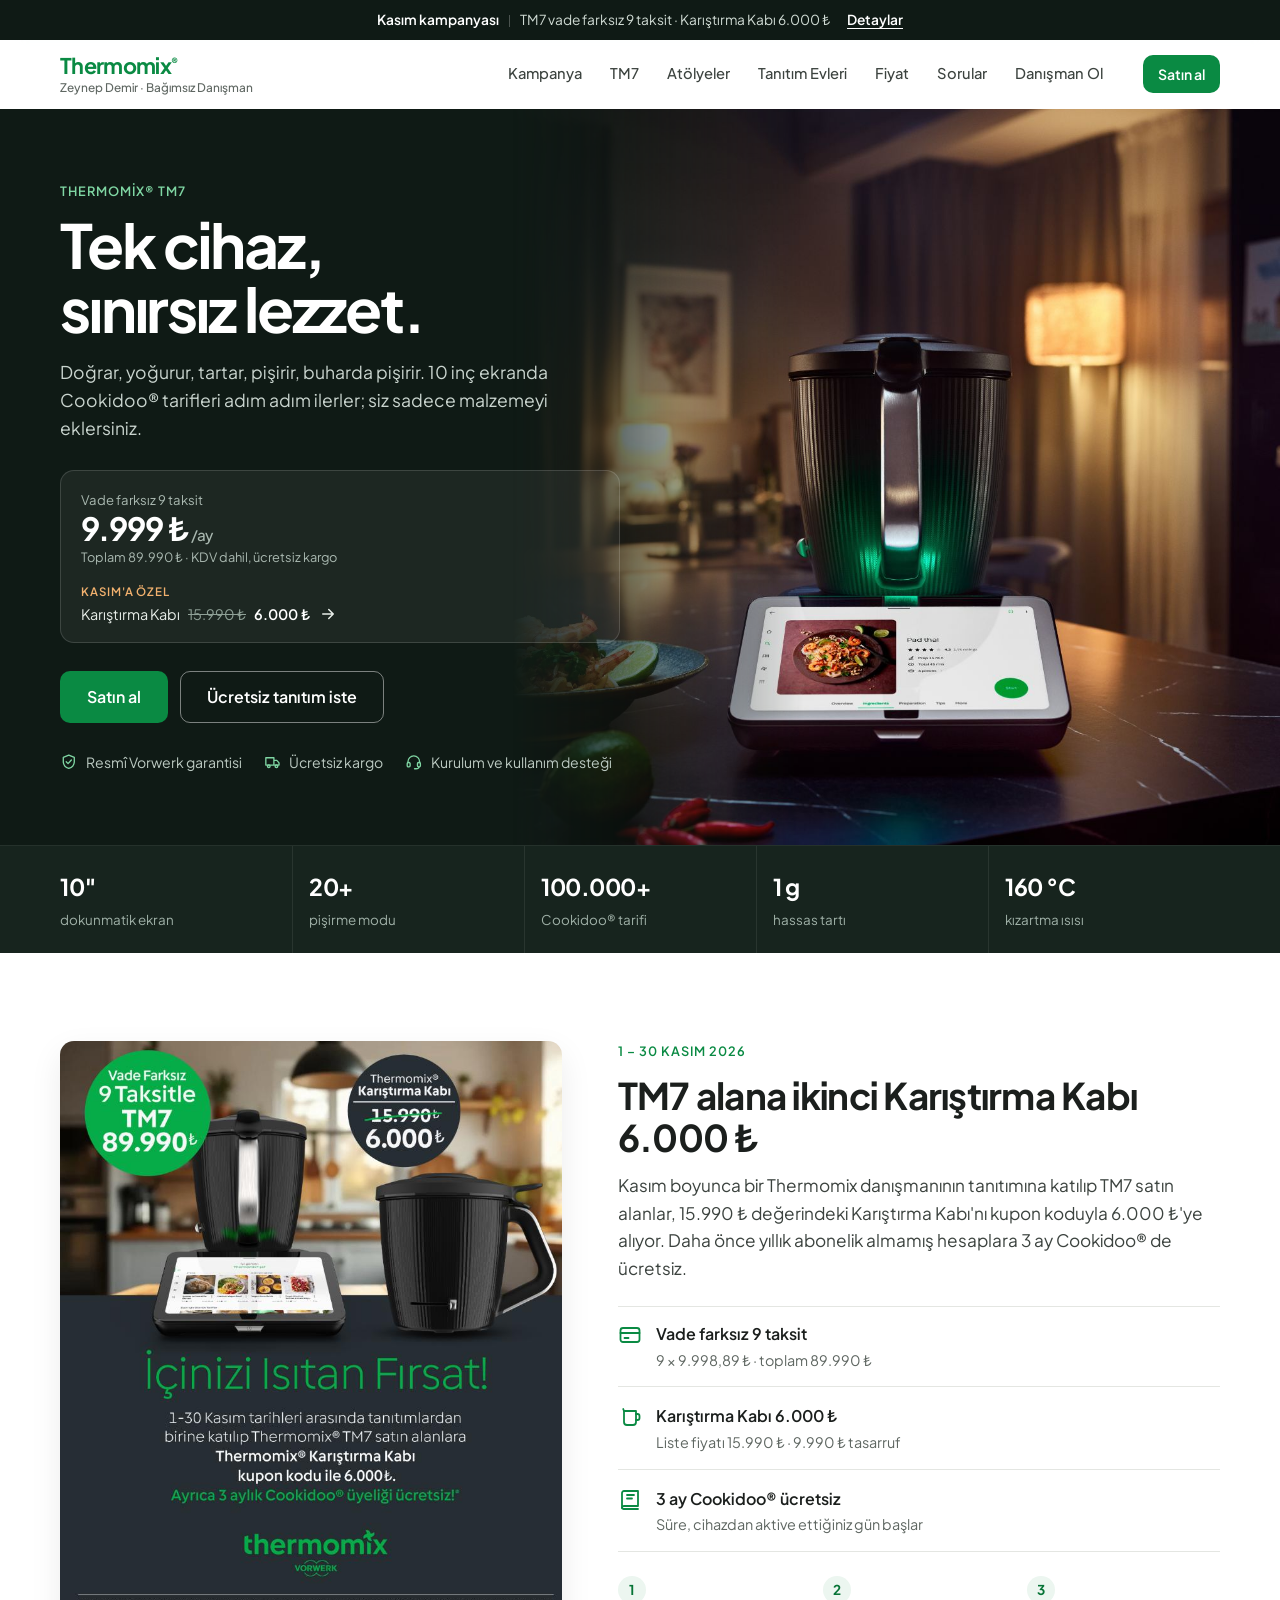
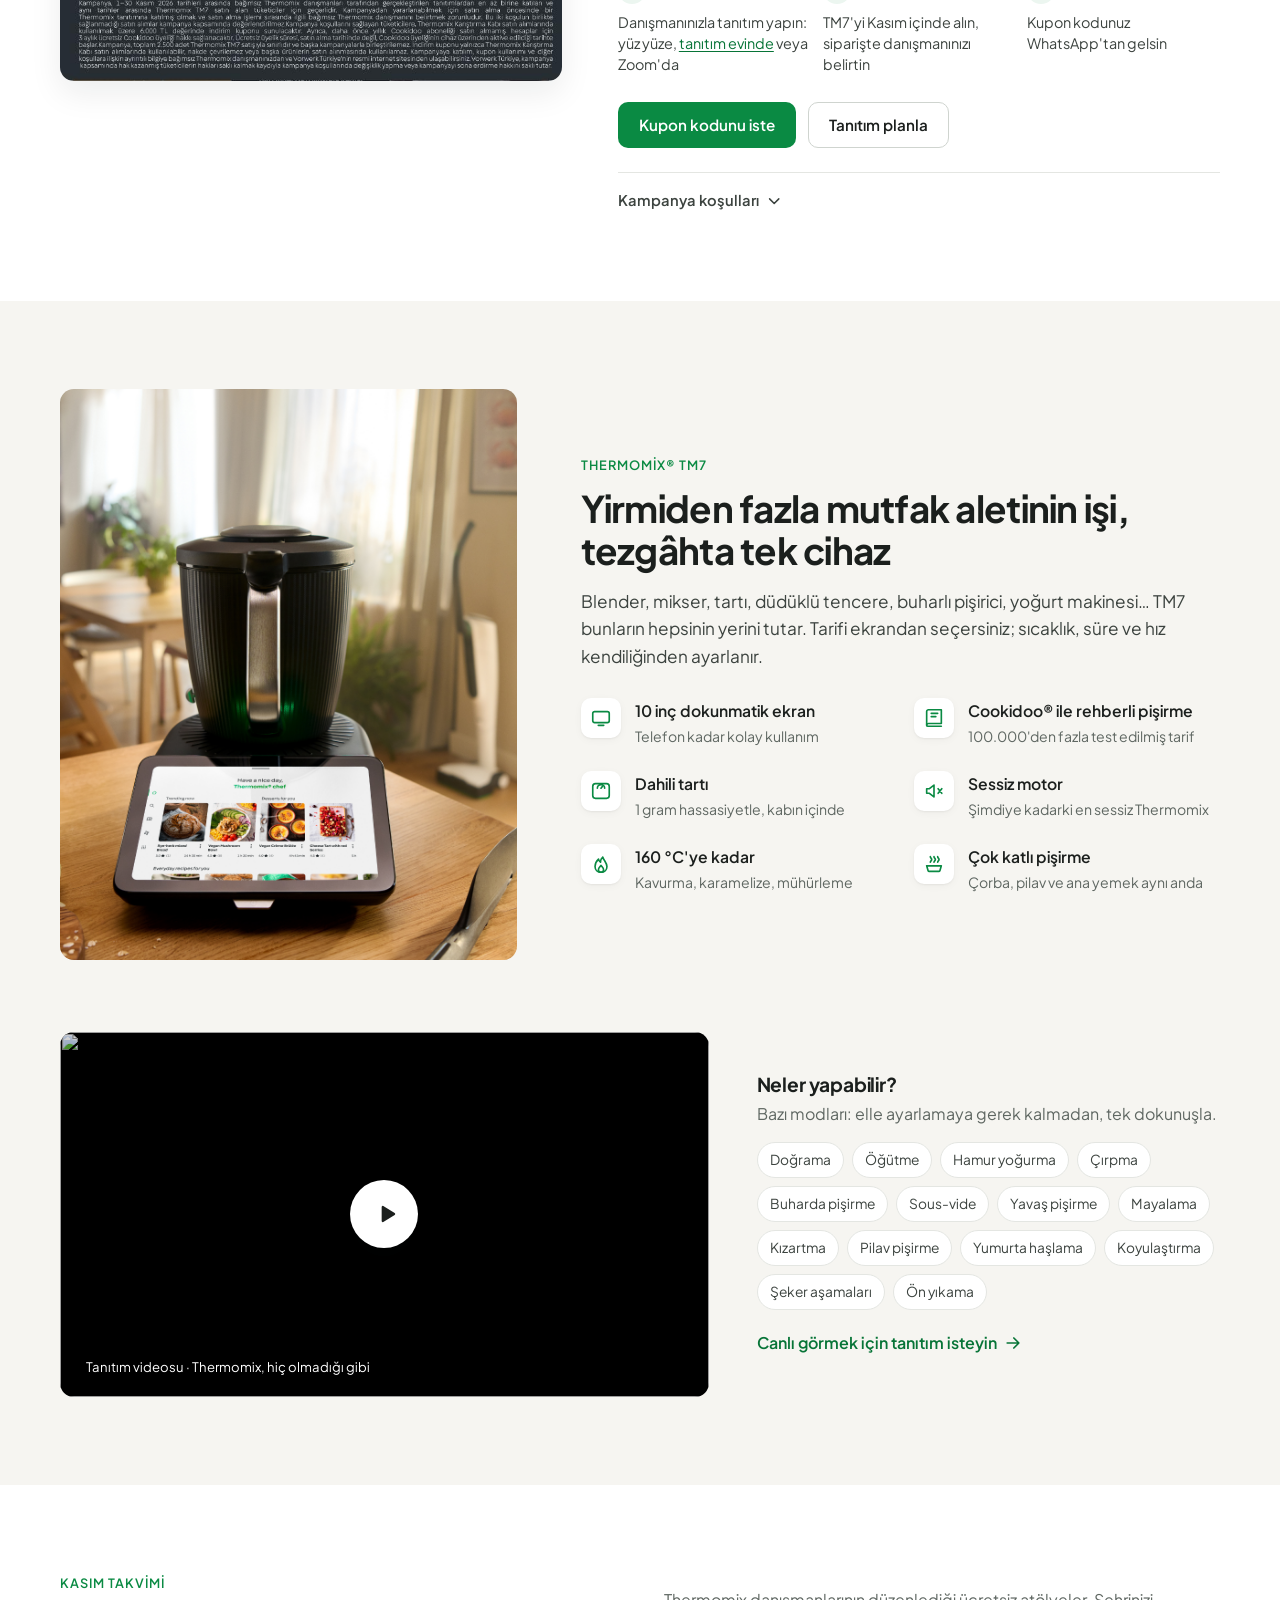
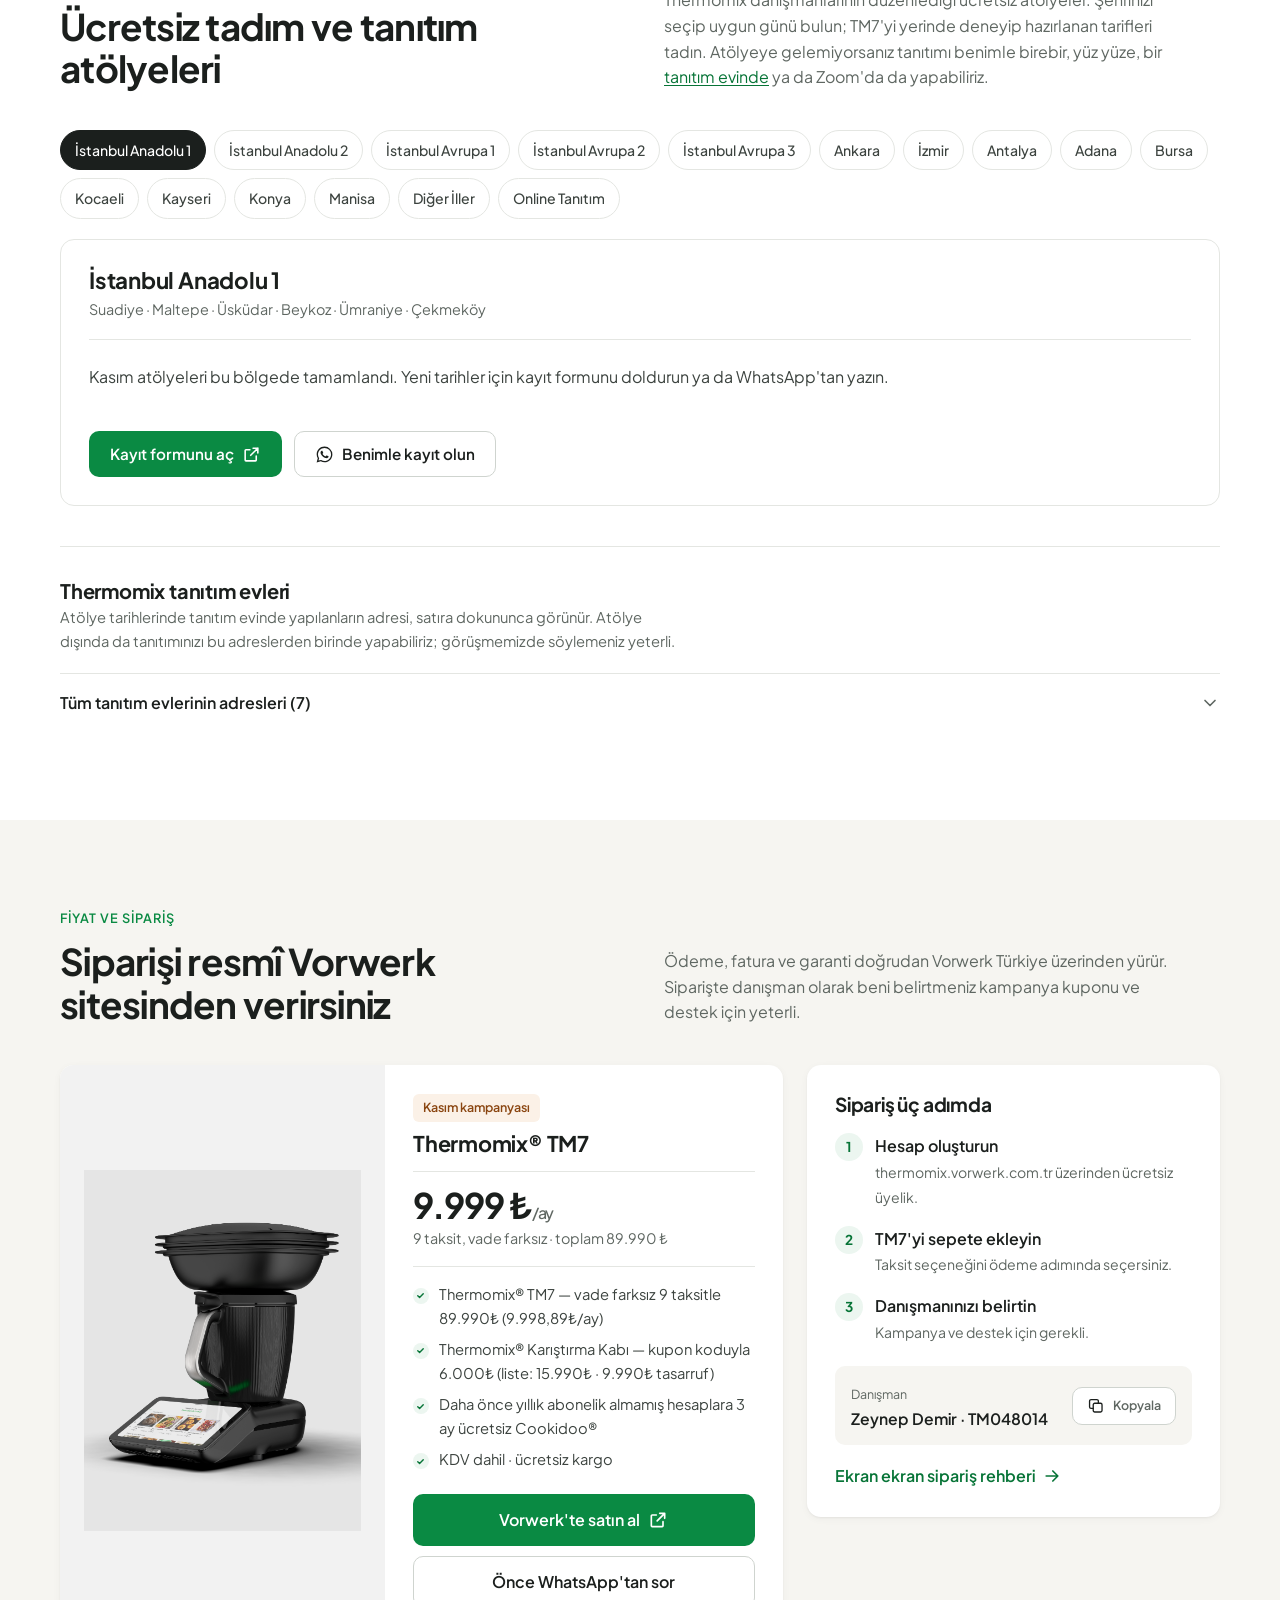
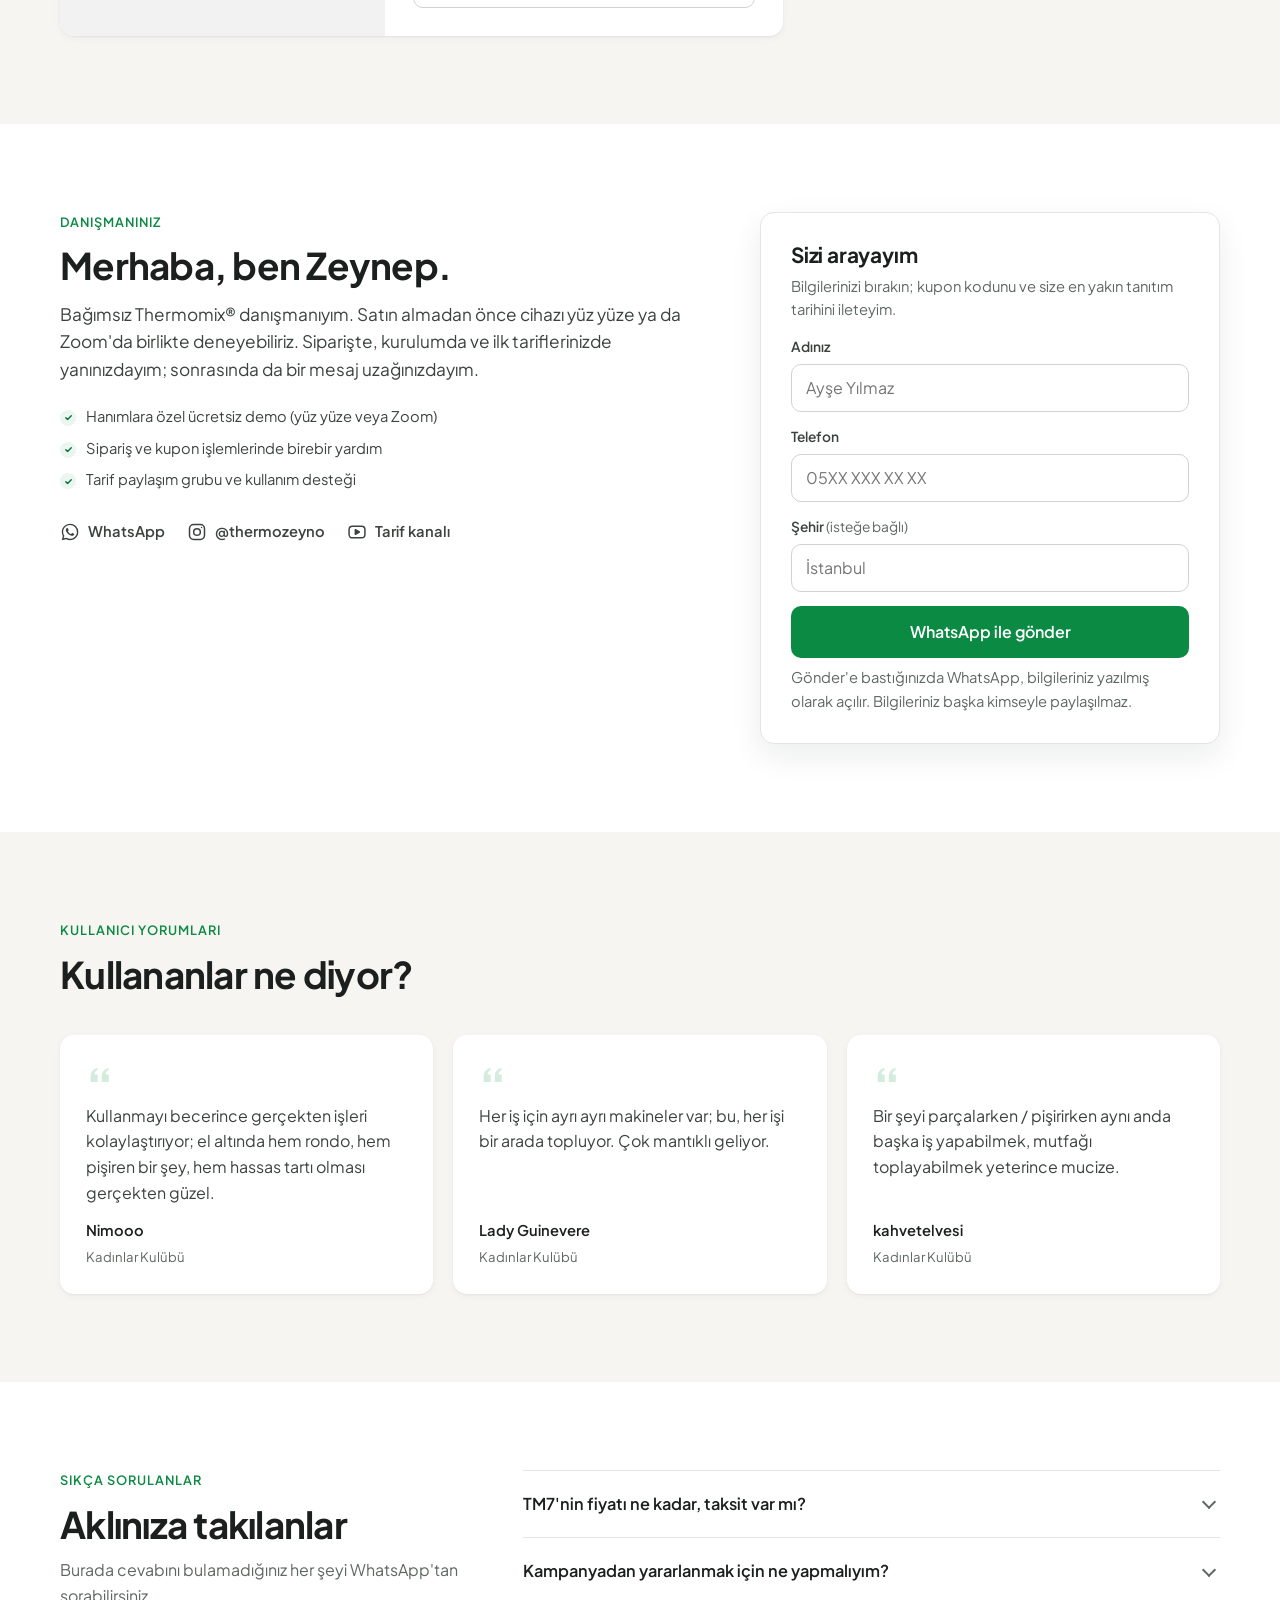
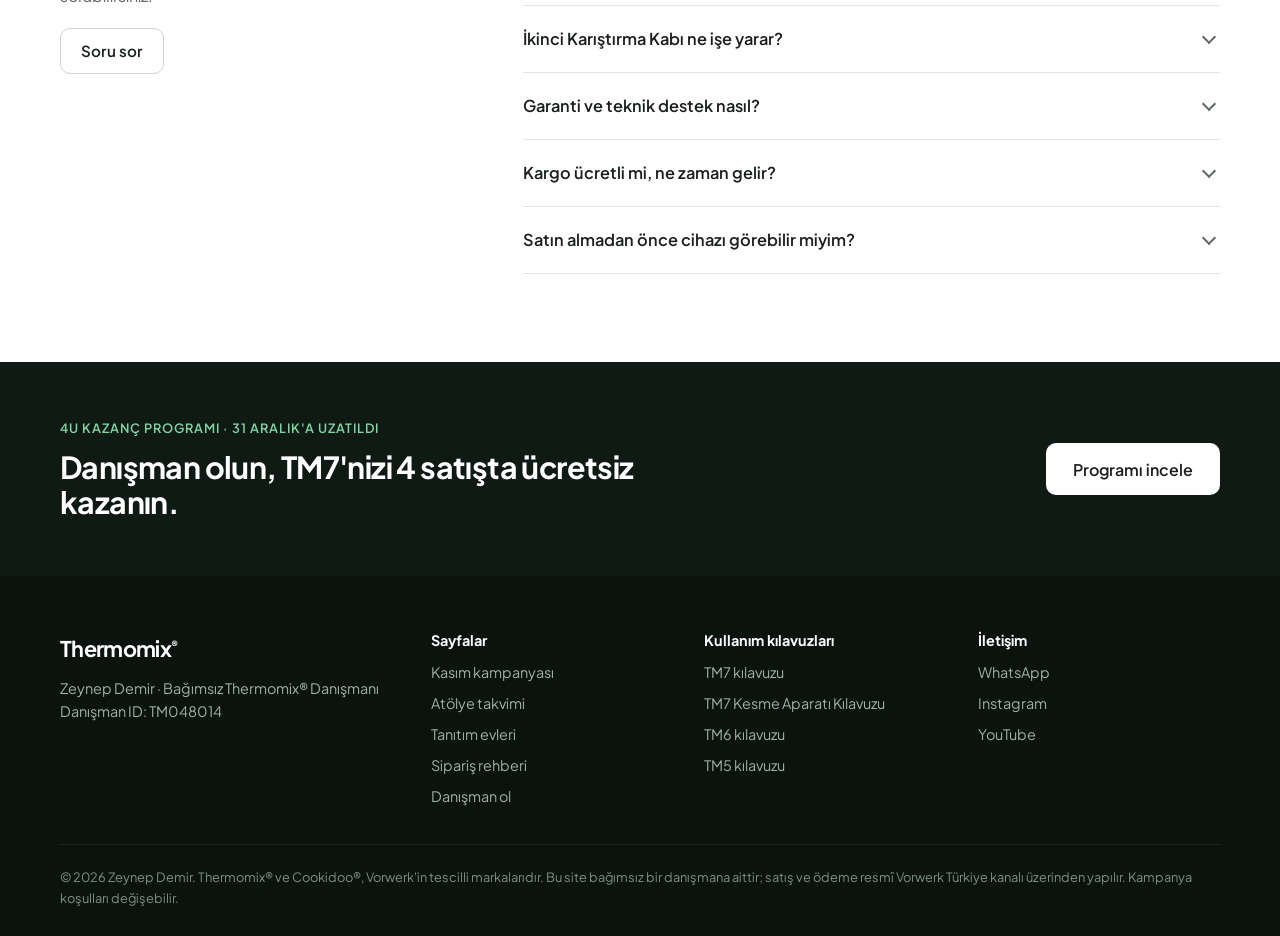
==== commit 3fd63627: "Atölye satırlarını açılır detaya çevir, tanıtım evi adreslerini satırda göster - Her atölye tarihine" ====
--- a/index.html
+++ b/index.html
@@ -253,11 +253,13 @@
           <div class="showrooms-head">
             <div>
               <h3>Thermomix tanıtım evleri</h3>
-              <p>Tanıtımınızı bu adreslerden birinde de yapabiliriz; görüşmemizde tanıtım evini tercih ettiğinizi söylemeniz yeterli.</p>
+              <p>Atölye tarihlerinde tanıtım evinde yapılanların adresi, satıra dokununca görünür. Atölye dışında da tanıtımınızı bu adreslerden birinde yapabiliriz; görüşmemizde söylemeniz yeterli.</p>
             </div>
-            <a href="#" class="link-arrow js-showroom-source" target="_blank" rel="noopener">Vorwerk'teki liste <svg class="i"><use href="img/icons.svg#external"/></svg></a>
-          </div>
-          <ul class="showroom-list" id="showroom-list"></ul>
+          </div>
+          <details class="showroom-details" id="showroom-details">
+            <summary><span>Tüm tanıtım evlerinin adresleri (<span class="js-showroom-count">7</span>)</span><svg class="i"><use href="img/icons.svg#chevron-down"/></svg></summary>
+            <ul class="showroom-list" id="showroom-list"></ul>
+          </details>
         </div>
       </div>
     </section>
--- a/styles.css
+++ b/styles.css
@@ -658,3 +658,43 @@
 @media (min-width: 961px) and (max-width: 1140px) {
   .nav-links a { padding: 8px 7px; font-size: .85rem; }
 }
+
+/* ---------- Atölye satırları: dokununca açılan adres ve kayıt ---------- */
+.ws-list { align-items: start; }
+.ws-item { display: block; padding: 0; }
+.show-all .ws-item.is-extra { display: block; }
+.ws-row { display: flex; gap: 16px; align-items: flex-start; width: 100%; padding: 14px 4px; text-align: left; border-radius: 10px; transition: background-color .15s ease; }
+.ws-row:hover { background: var(--surface); }
+.ws-row .ws-info { flex: 1; min-width: 0; display: flex; flex-direction: column; }
+.ws-row .ws-when, .ws-row .ws-topic { display: block; }
+.ws-row .ws-place { display: block; }
+.ws-house { font-style: normal; margin-left: 4px; padding: 1px 7px; border-radius: 6px; background: var(--brand-50); color: var(--brand-600); font-size: .72rem; font-weight: 600; white-space: nowrap; vertical-align: 1px; }
+.ws-chevron { flex: 0 0 auto; display: grid; place-items: center; width: 32px; height: 32px; margin-top: 6px; border-radius: 50%; border: 1px solid var(--line); color: var(--muted); transition: transform .2s ease, background-color .15s ease, color .15s ease; }
+.ws-chevron .i { width: 16px; height: 16px; }
+.ws-item.is-open .ws-chevron { transform: rotate(180deg); background: var(--ink); border-color: var(--ink); color: #fff; }
+.ws-item.is-open .ws-row { background: var(--surface); border-radius: 10px 10px 0 0; }
+.ws-detail { margin: 0 0 12px; padding: 4px 16px 16px 72px; border-radius: 0 0 10px 10px; background: var(--surface); }
+.ws-detail-info { display: flex; gap: 10px; align-items: flex-start; margin-bottom: 12px; }
+.ws-detail-info > .i { color: var(--brand); margin-top: 2px; }
+.ws-detail-info strong { display: block; font-size: .92rem; }
+.ws-detail-info span { font-size: .86rem; color: var(--ink-2); }
+.ws-detail-actions { display: flex; flex-wrap: wrap; gap: 8px; }
+.ws-detail-actions .btn { background-color: #fff; }
+.ws-detail-actions .btn-primary { background: var(--brand); }
+.ws-hint { display: flex; align-items: center; gap: 6px; margin: 12px 0 2px; font-size: .84rem; color: var(--muted); }
+.ws-hint .i { width: 16px; height: 16px; color: var(--brand); }
+
+/* Alttaki tanıtım evleri listesi: kapalı başlar */
+.showroom-details { border-top: 1px solid var(--line); }
+.showroom-details > summary { display: flex; align-items: center; justify-content: space-between; gap: 12px; padding: 16px 0; cursor: pointer; font-weight: 600; list-style: none; }
+.showroom-details > summary::-webkit-details-marker { display: none; }
+.showroom-details > summary .i { transition: transform .2s ease; color: var(--muted); }
+.showroom-details[open] > summary .i { transform: rotate(180deg); }
+.showroom-details[open] > .showroom-list { margin-bottom: 4px; }
+
+@media (max-width: 720px) {
+  .ws-row { gap: 12px; padding: 12px 2px; }
+  .ws-detail { padding: 4px 12px 14px 12px; }
+  .ws-detail-actions .btn { flex: 1 1 auto; }
+  .showroom-details > .showroom-list { border-top: 0; }
+}
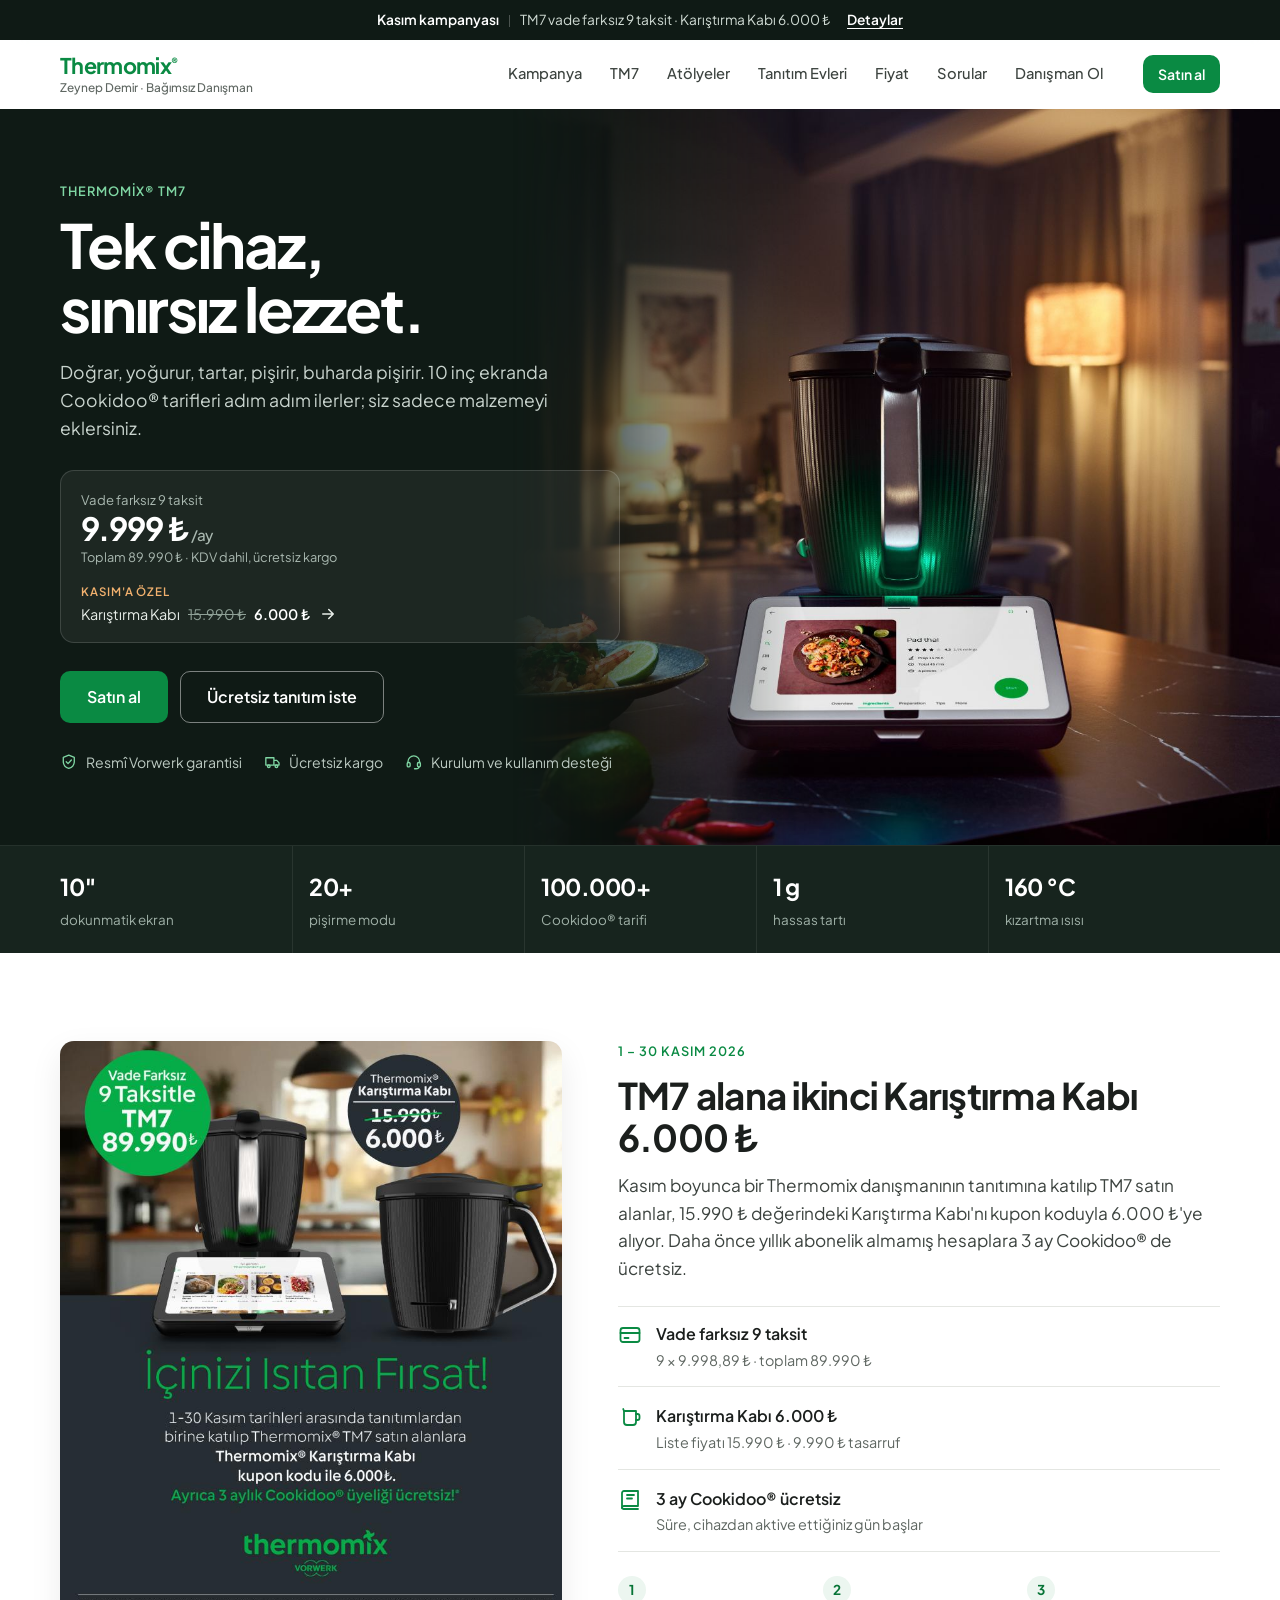
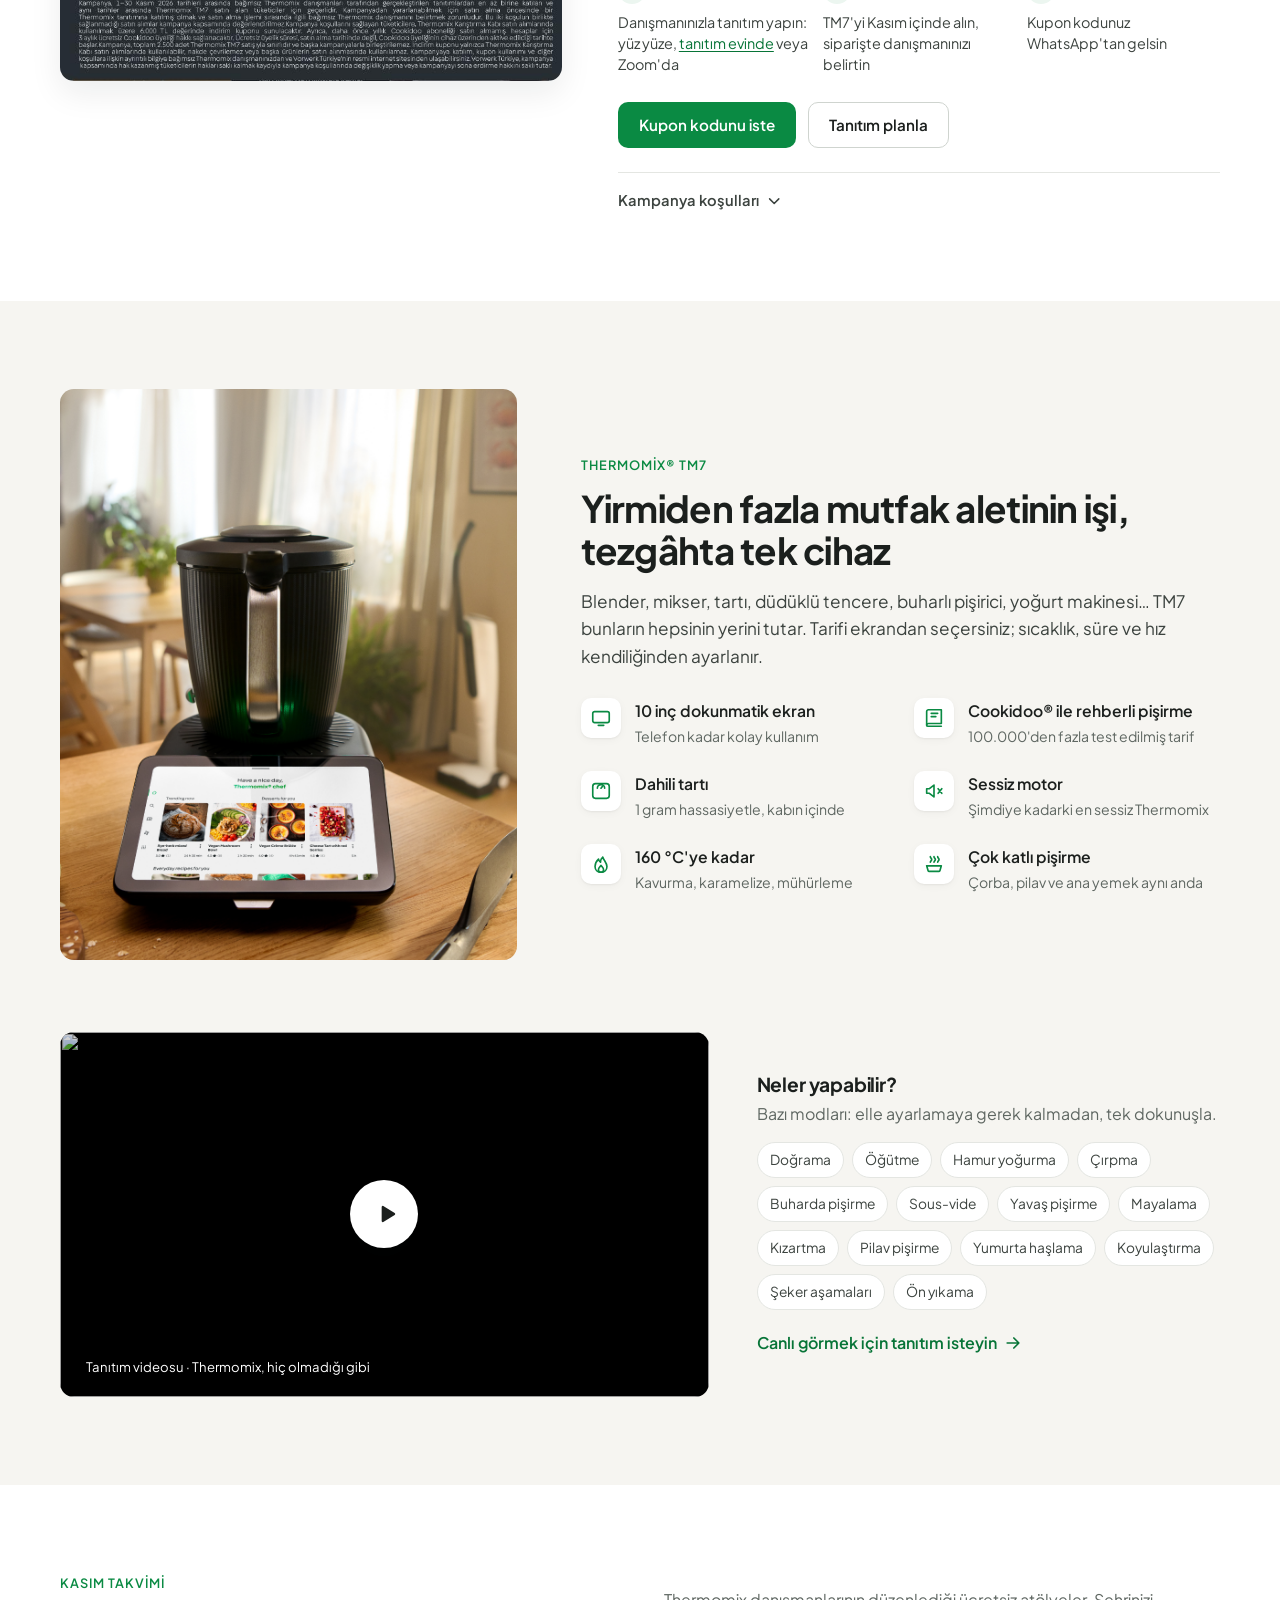
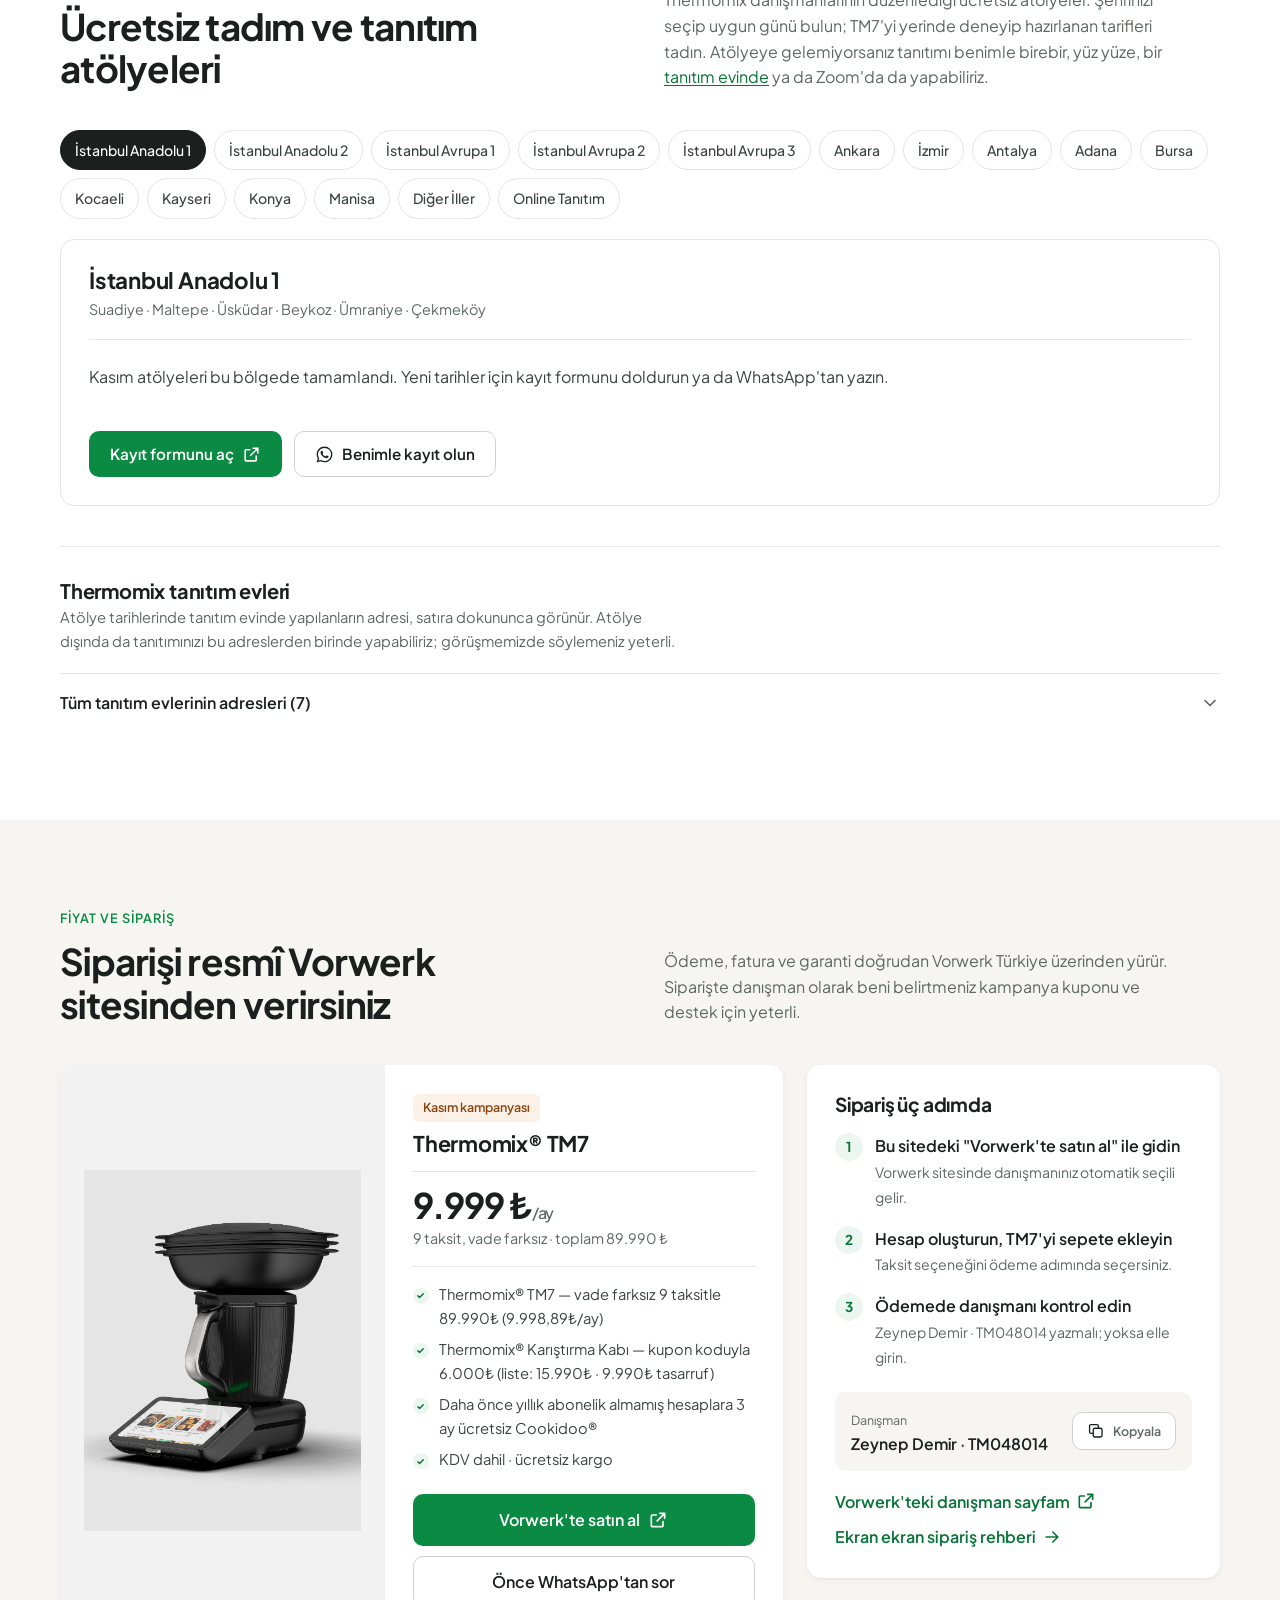
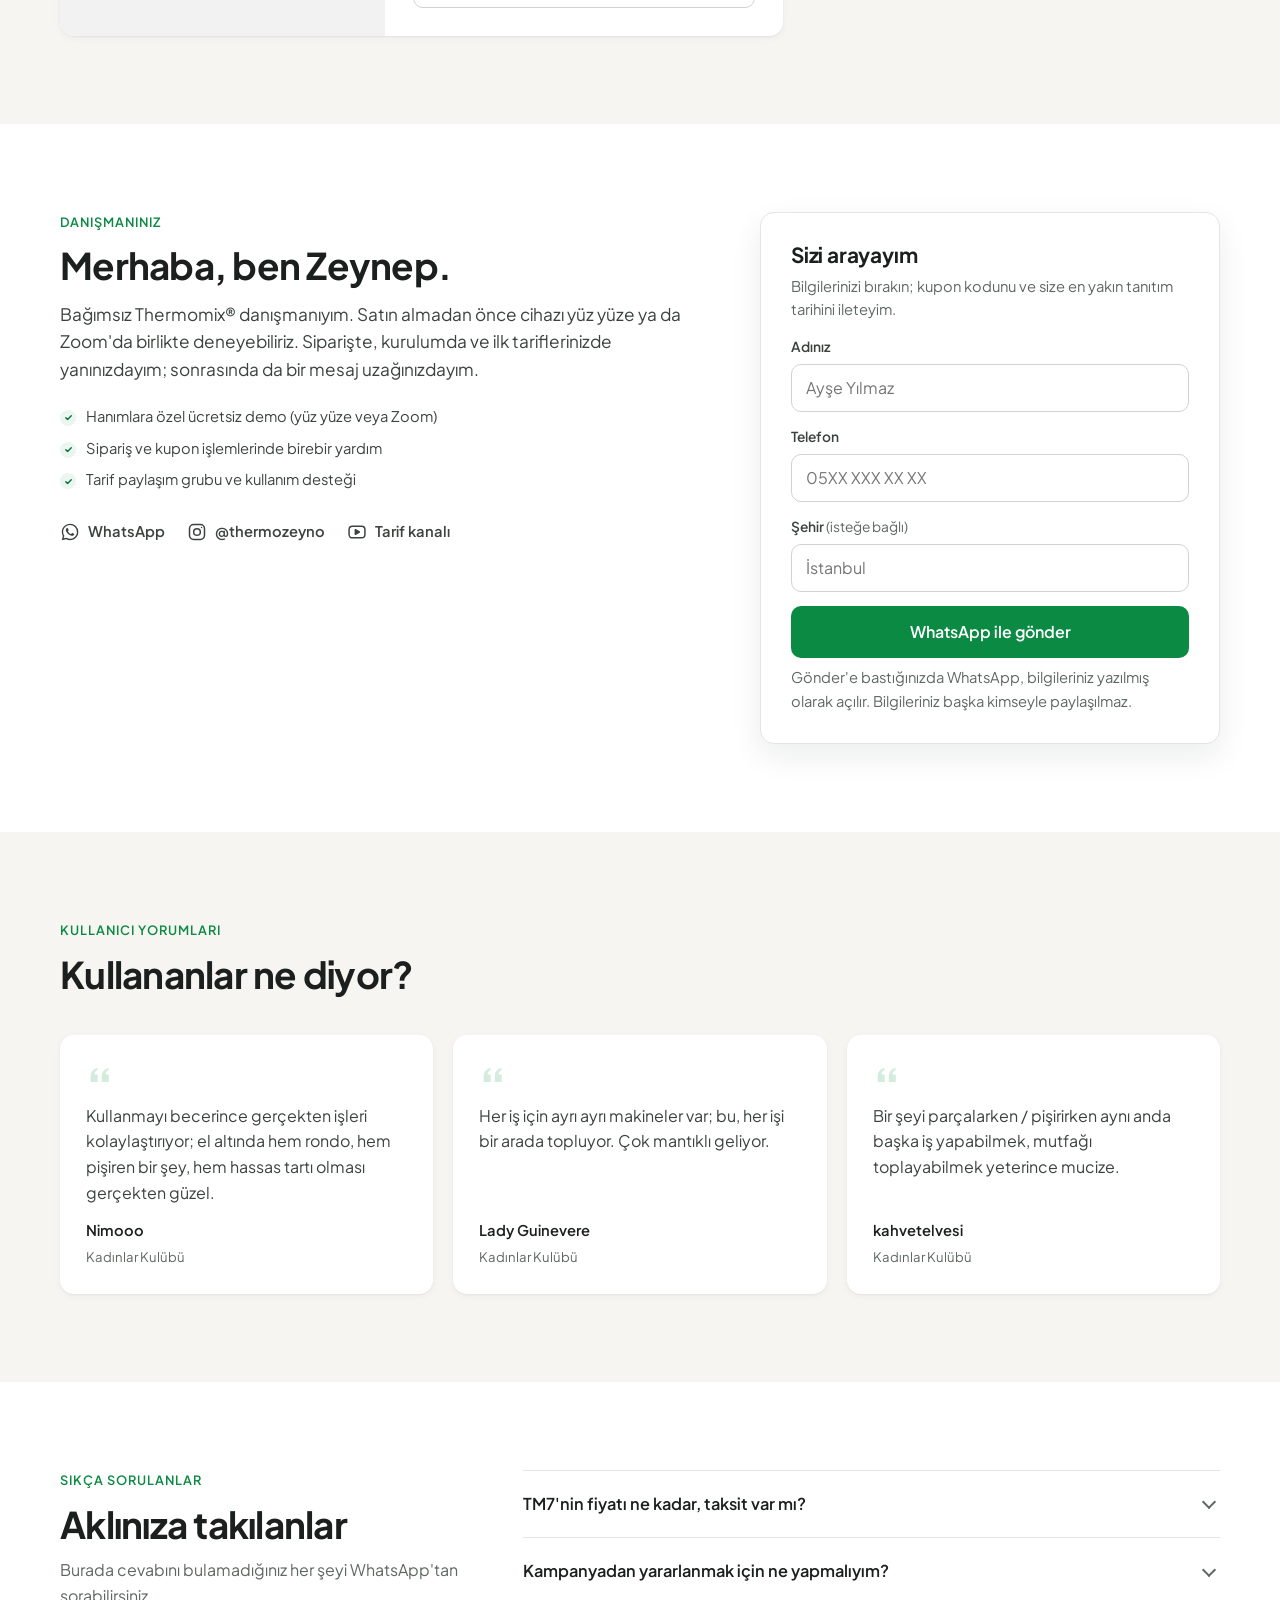
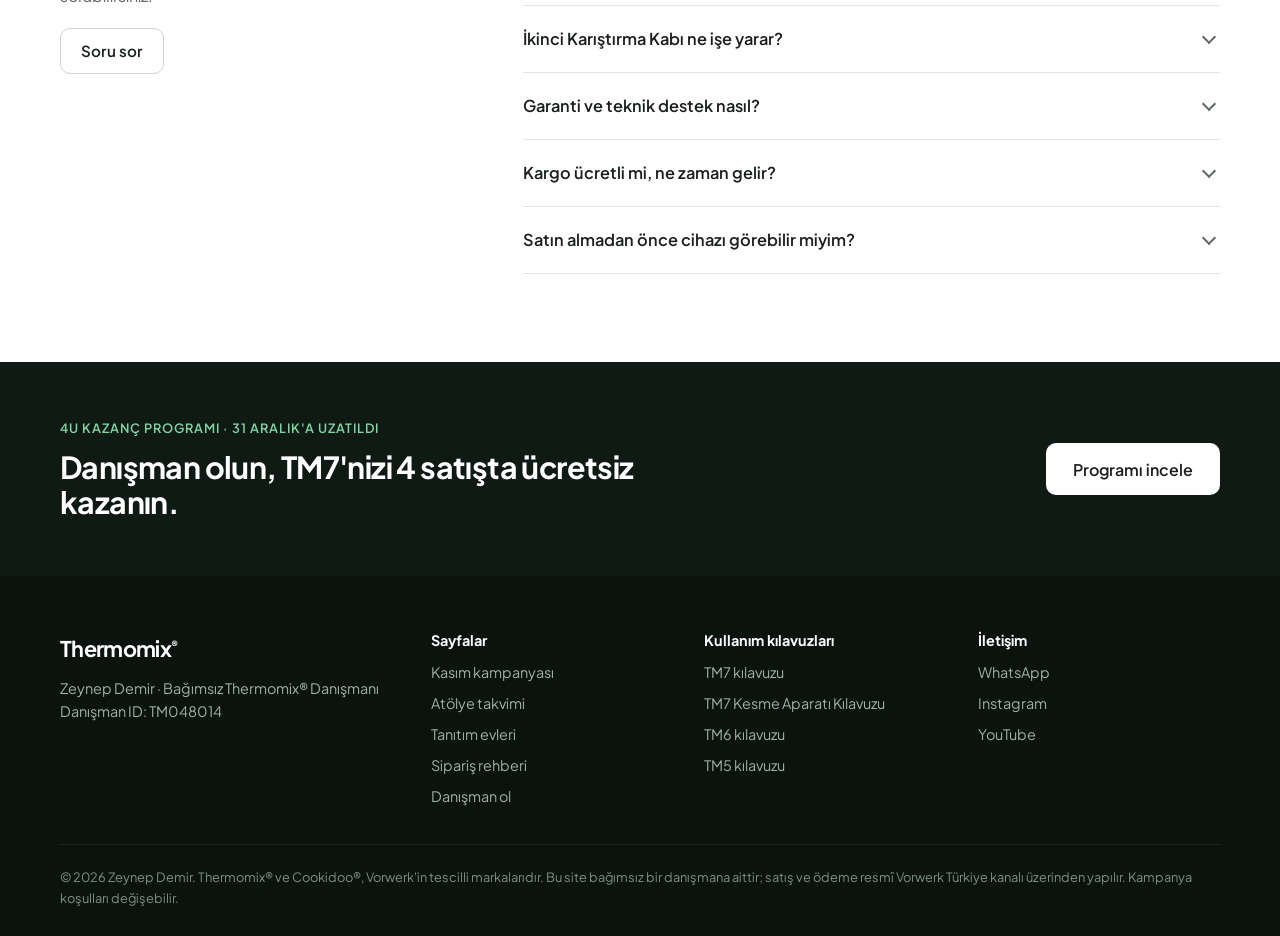
==== commit cf9ec678: "Satın alma bağlantılarına danışman ref'i ekle - "Vorwerk'te satın al" / "Siparişe başla" düğmeleri T" ====
--- a/index.html
+++ b/index.html
@@ -9,15 +9,15 @@
   <meta name="author" content="Zeynep Demir" />
   <meta name="robots" content="index, follow" />
   <meta name="theme-color" content="#0f1a15" />
-  <link rel="canonical" href="https://thermozeyno.vercel.app/" />
+  <link rel="canonical" href="https://thermozeyno.com/" />
   <meta name="google-site-verification" content="e1GO1X0T8JsaPLz1GCuR6tFJCmSAhSsU_cOCl8QjqTU" />
 
   <meta property="og:type" content="website" />
   <meta property="og:locale" content="tr_TR" />
   <meta property="og:title" content="Thermomix® TM7 — Zeynep Demir, Bağımsız Thermomix Danışmanı" />
   <meta property="og:description" content="Kasım kampanyası: TM7 vade farksız 9 taksitle 89.990 TL, Karıştırma Kabı kuponla 6.000 TL, 3 ay ücretsiz Cookidoo®." />
-  <meta property="og:image" content="https://thermozeyno.vercel.app/img/kampanya-kasim.jpg" />
-  <meta property="og:url" content="https://thermozeyno.vercel.app/" />
+  <meta property="og:image" content="https://thermozeyno.com/img/kampanya-kasim.jpg" />
+  <meta property="og:url" content="https://thermozeyno.com/" />
   <meta name="twitter:card" content="summary_large_image" />
 
   <link rel="icon" type="image/svg+xml" href="favicon.svg" />
@@ -32,7 +32,7 @@
     "@context": "https://schema.org",
     "@type": "Product",
     "name": "Thermomix® TM7",
-    "image": "https://thermozeyno.vercel.app/img/tm7-side.png",
+    "image": "https://thermozeyno.com/img/tm7-side.png",
     "description": "Thermomix TM7: 10 inç dokunmatik ekran, Cookidoo ile 100.000'den fazla tarif, 20'den fazla mutfak aletinin işlevi tek cihazda.",
     "brand": { "@type": "Brand", "name": "Thermomix" },
     "offers": {
@@ -298,9 +298,9 @@
           <aside class="order-card">
             <h3>Sipariş üç adımda</h3>
             <ol class="order-mini">
-              <li><strong>Hesap oluşturun</strong><span>thermomix.vorwerk.com.tr üzerinden ücretsiz üyelik.</span></li>
-              <li><strong>TM7'yi sepete ekleyin</strong><span>Taksit seçeneğini ödeme adımında seçersiniz.</span></li>
-              <li><strong>Danışmanınızı belirtin</strong><span>Kampanya ve destek için gerekli.</span></li>
+              <li><strong>Bu sitedeki "Vorwerk'te satın al" ile gidin</strong><span>Vorwerk sitesinde danışmanınız otomatik seçili gelir.</span></li>
+              <li><strong>Hesap oluşturun, TM7'yi sepete ekleyin</strong><span>Taksit seçeneğini ödeme adımında seçersiniz.</span></li>
+              <li><strong>Ödemede danışmanı kontrol edin</strong><span>Zeynep Demir · TM048014 yazmalı; yoksa elle girin.</span></li>
             </ol>
             <div class="advisor-id">
               <div>
@@ -309,6 +309,7 @@
               </div>
               <button type="button" class="btn btn-outline btn-sm js-copy-id"><svg class="i"><use href="img/icons.svg#copy"/></svg> <span>Kopyala</span></button>
             </div>
+            <a href="#" class="link-arrow js-store" target="_blank" rel="noopener">Vorwerk'teki danışman sayfam <svg class="i"><use href="img/icons.svg#external"/></svg></a>
             <a href="siparis-adimlari.html" class="link-arrow">Ekran ekran sipariş rehberi <svg class="i"><use href="img/icons.svg#arrow-right"/></svg></a>
           </aside>
         </div>
--- a/styles.css
+++ b/styles.css
@@ -698,3 +698,8 @@
   .ws-detail-actions .btn { flex: 1 1 auto; }
   .showroom-details > .showroom-list { border-top: 0; }
 }
+
+/* Sipariş kartında bağlantılar alt alta */
+.order-card .link-arrow { display: flex; width: fit-content; }
+.order-card .link-arrow + .link-arrow { margin-top: 10px; }
+.key-box a { color: var(--brand-600); font-weight: 600; font-size: .9rem; text-decoration: underline; text-underline-offset: 2px; }
